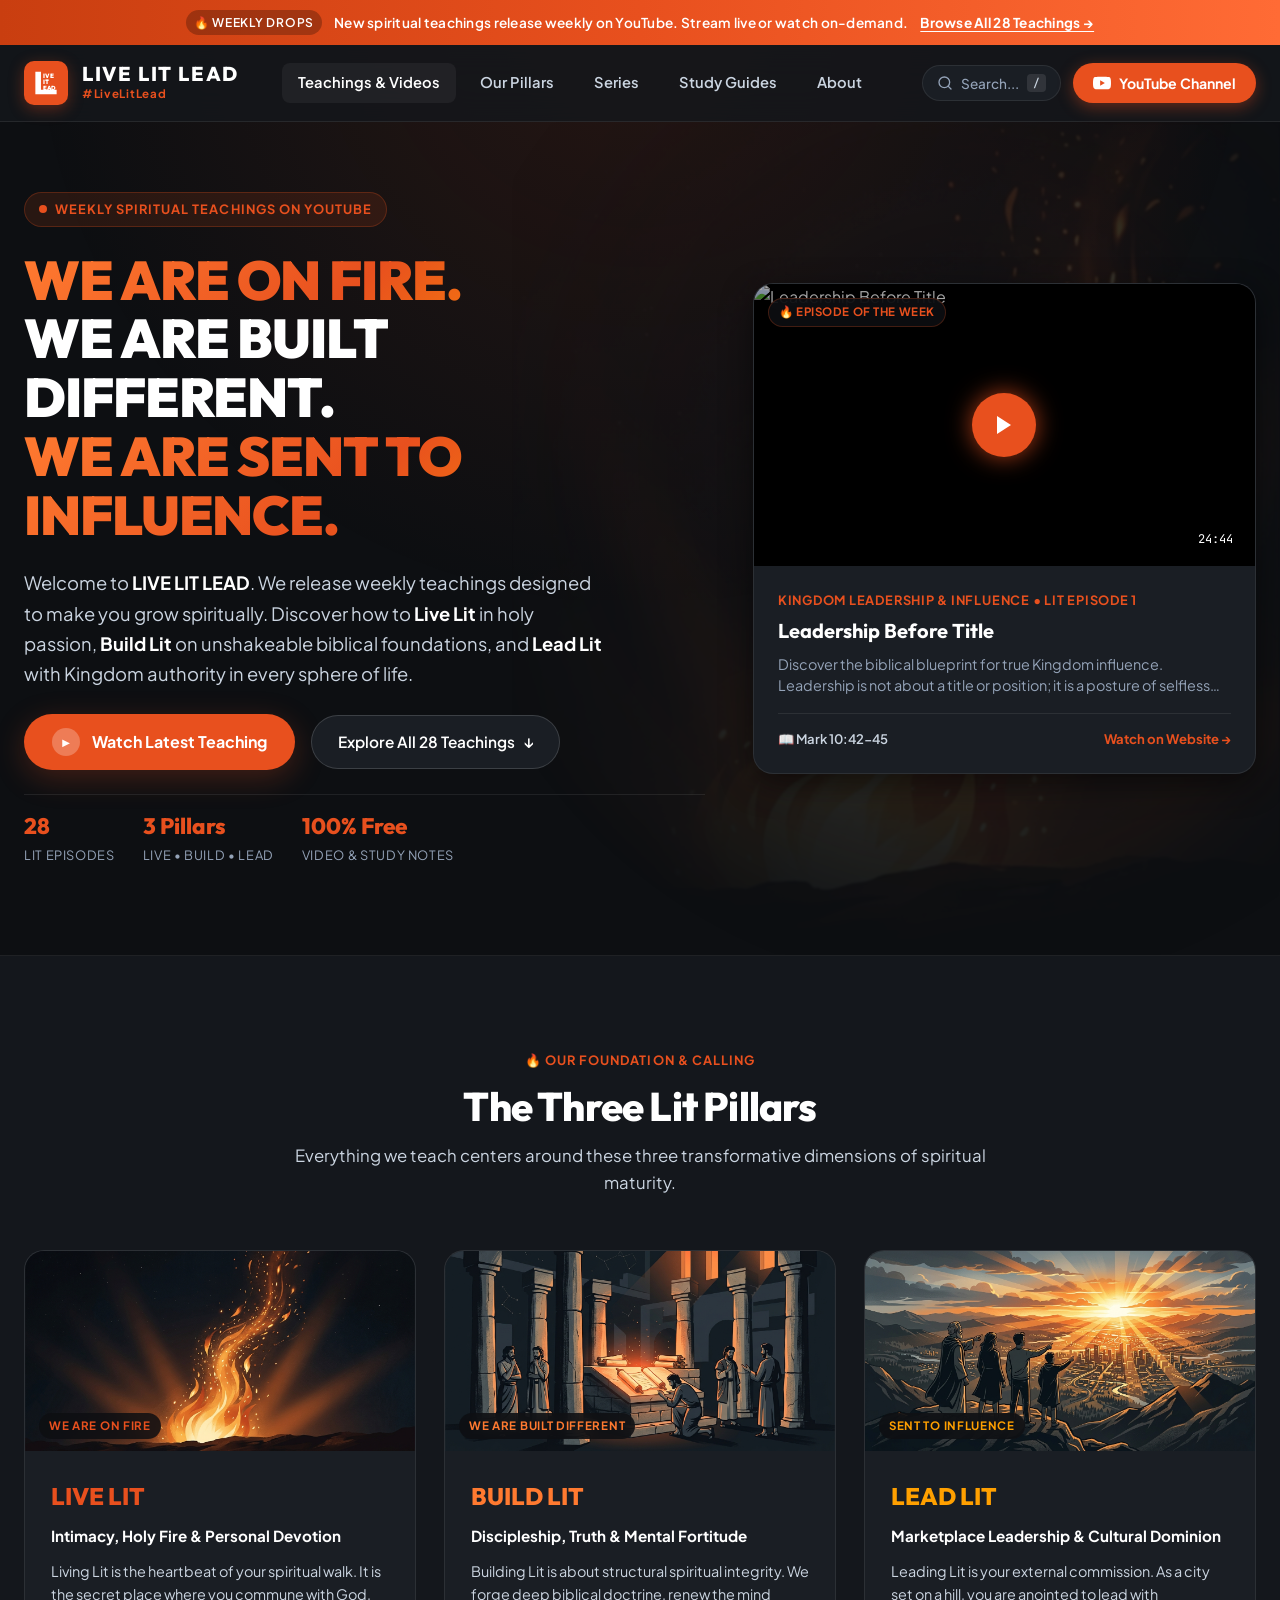
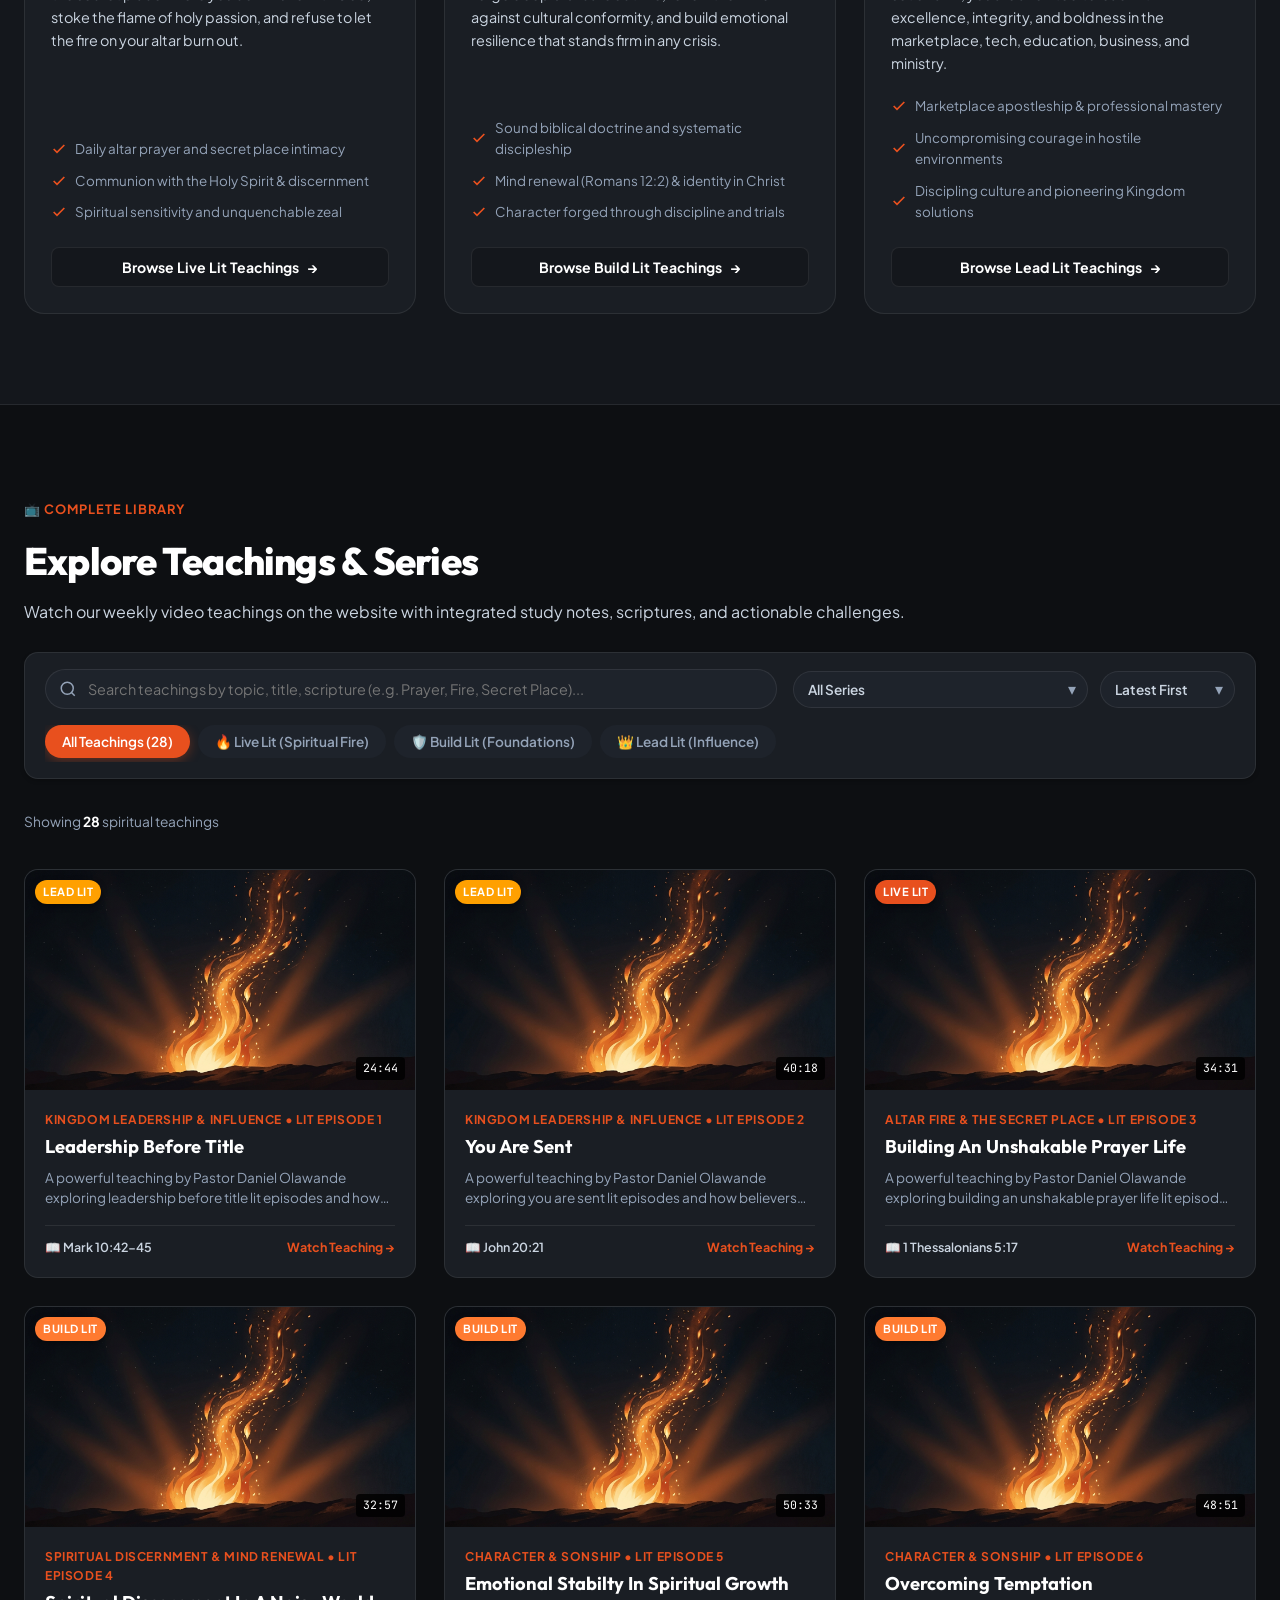
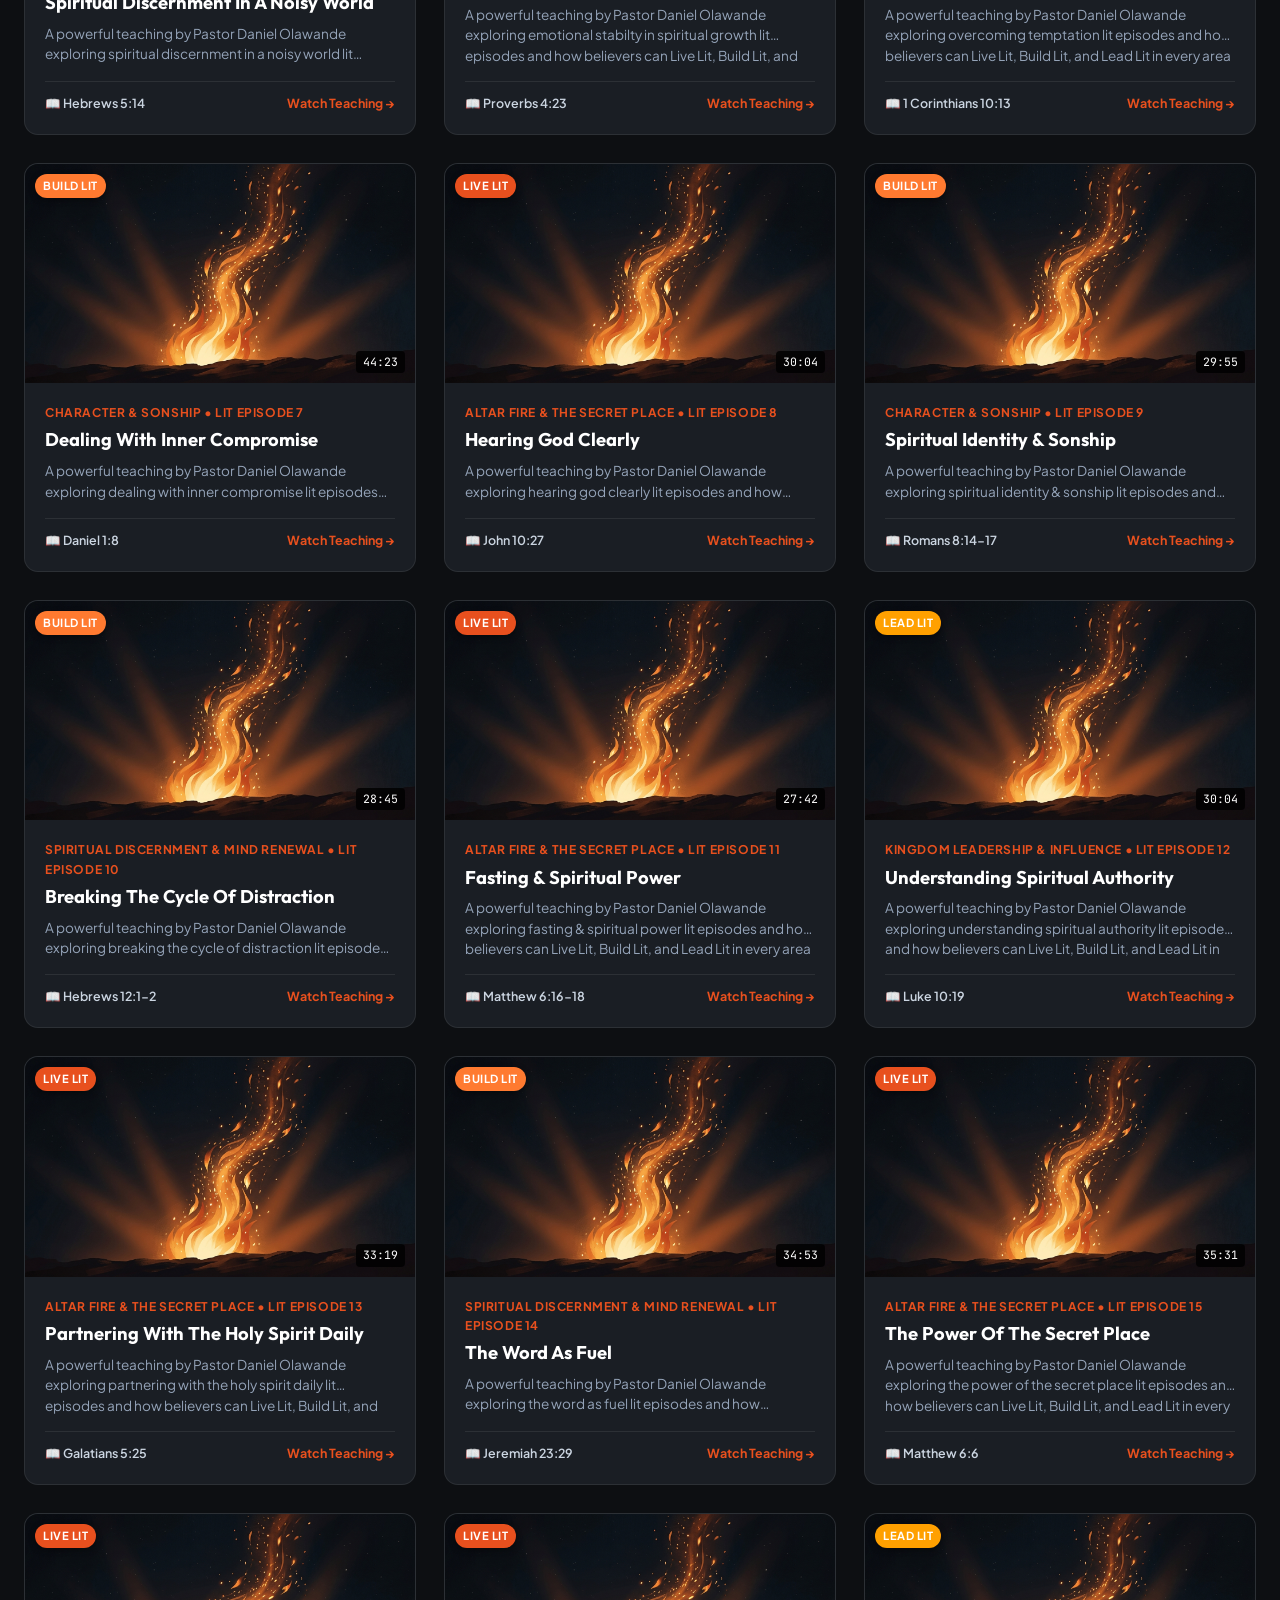
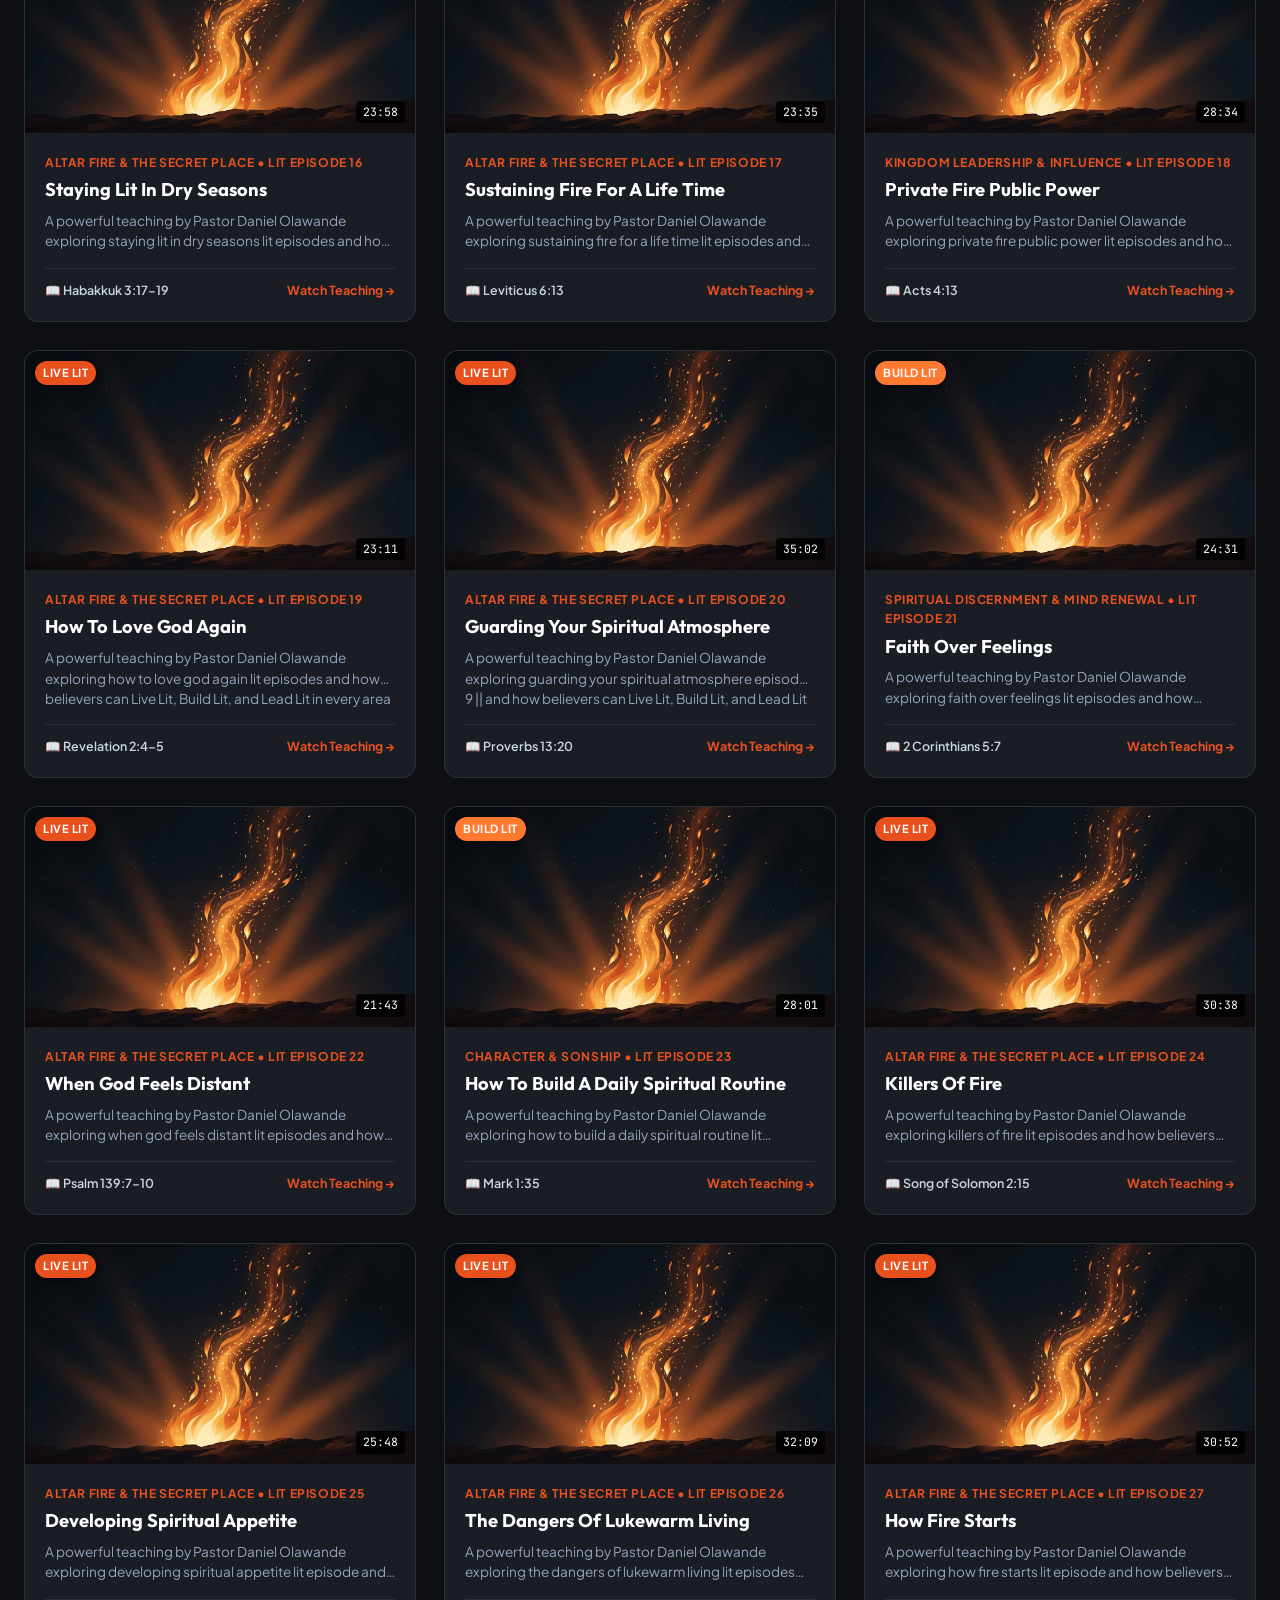
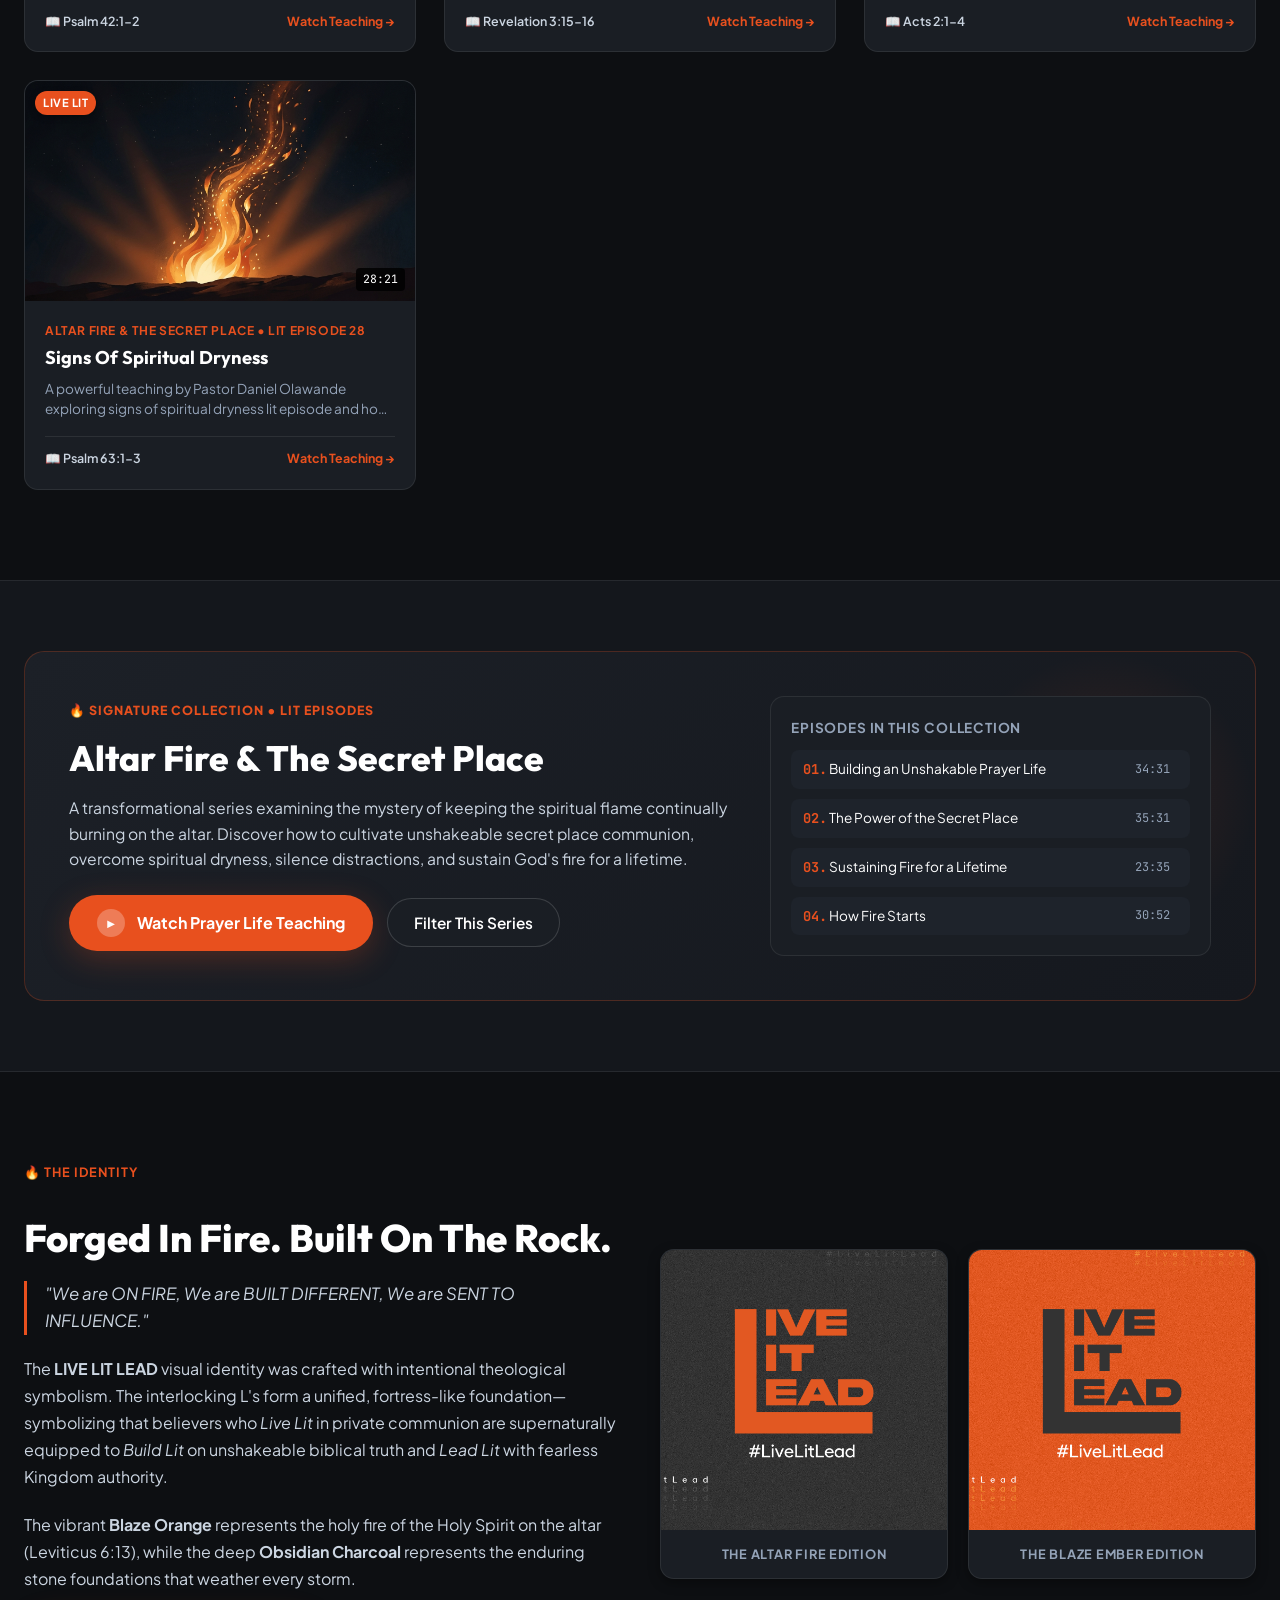
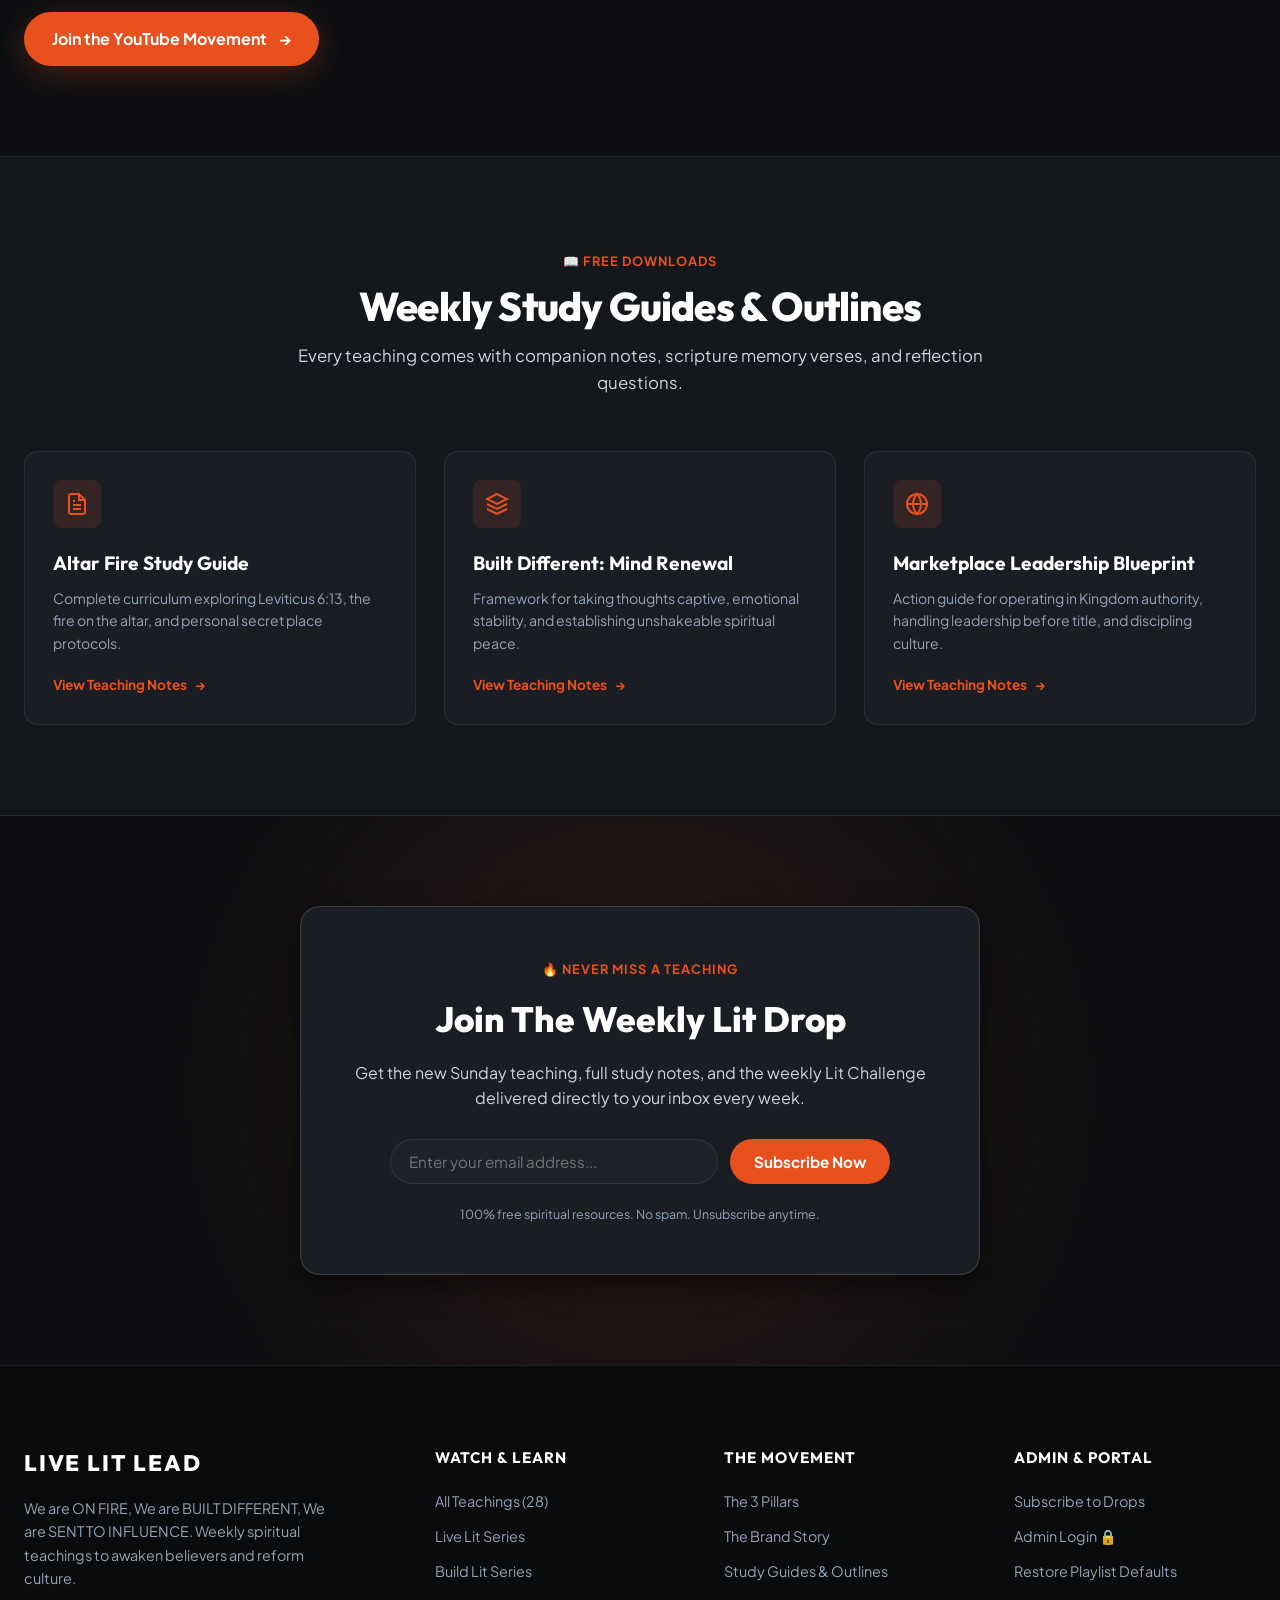
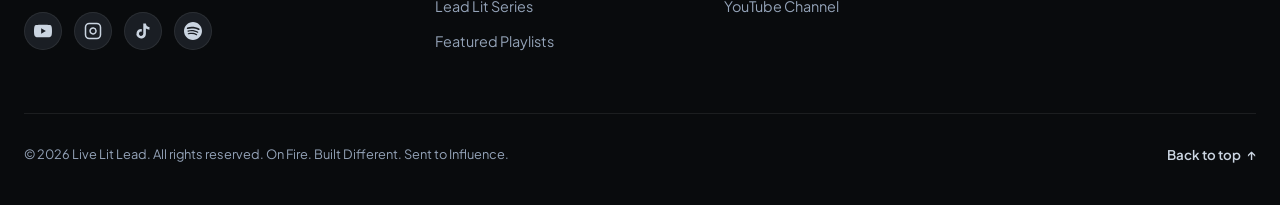
==== index.html @ 0067c416 "Initial commit: Live Lit Lead discipleship and teaching platform" ====
<!DOCTYPE html>
<html lang="en">

<head>
  <meta charset="UTF-8">
  <meta name="viewport" content="width=device-width, initial-scale=1.0">
  <title>Live Lit Lead | Weekly Spiritual Teachings & Biblical Discipleship</title>
  <meta name="description"
    content="We are ON FIRE, We are BUILT DIFFERENT, We are SENT TO INFLUENCE. Stream weekly spiritual teachings from Live Lit Lead to ignite your faith, build unshakeable character, and lead culture with Kingdom authority.">

  <!-- Favicon and Brand Icons -->
  <link rel="icon" type="image/png" href="media/logo1.PNG">
  <link rel="apple-touch-icon" href="media/logo1.PNG">

  <!-- Google Fonts -->
  <link rel="preconnect" href="https://fonts.googleapis.com">
  <link rel="preconnect" href="https://fonts.gstatic.com" crossorigin>
  <link
    href="https://fonts.googleapis.com/css2?family=Outfit:wght@400;500;600;700;800;900&family=Plus+Jakarta+Sans:wght@300;400;500;600;700;800&family=JetBrains+Mono:wght@400;600&display=swap"
    rel="stylesheet">

  <!-- Stylesheet -->
  <link rel="stylesheet" href="css/style.css">
</head>

<body>

  <!-- Top Announcement Bar -->
  <div class="announcement-bar">
    <span class="badge-fire">🔥 Weekly Drops</span>
    <span>New spiritual teachings release weekly on YouTube. Stream live or watch on-demand.</span>
    <a href="#videos" id="topWatchLink">Browse All 28 Teachings &rarr;</a>
  </div>

  <!-- Main Sticky Header (BibleProject Style) -->
  <header class="site-header" id="siteHeader">
    <div class="container header-inner">

      <!-- Brand Logo -->
      <a href="#" class="brand-link" aria-label="Live Lit Lead Home">
        <div class="brand-icon">
          <!-- Monogram vector emblem matching media/logo1.PNG -->
          <svg viewBox="0 0 100 100" fill="none" xmlns="http://www.w3.org/2000/svg">
            <path d="M12 10 H32 V74 H88 V90 H12 Z" fill="white" />
            <text x="38" y="32" fill="white" font-family="'Outfit', sans-serif" font-weight="900" font-size="22"
              letter-spacing="1">IVE</text>
            <text x="38" y="54" fill="white" font-family="'Outfit', sans-serif" font-weight="900" font-size="22"
              letter-spacing="1">IT</text>
            <text x="38" y="74" fill="white" font-family="'Outfit', sans-serif" font-weight="900" font-size="21"
              letter-spacing="0.5">EAD</text>
          </svg>
        </div>
        <div class="brand-text">
          <span class="brand-title">LIVE LIT LEAD</span>
          <span class="brand-tag">#LiveLitLead</span>
        </div>
      </a>

      <!-- Desktop Navigation Menu -->
      <nav class="desktop-nav" aria-label="Main Navigation">
        <ul class="nav-menu">
          <li><a href="#videos" class="nav-link active">Teachings & Videos</a></li>
          <li><a href="#pillars" class="nav-link">Our Pillars</a></li>
          <li><a href="#series" class="nav-link">Series</a></li>
          <li><a href="#resources" class="nav-link">Study Guides</a></li>
          <li><a href="#about" class="nav-link">About</a></li>
        </ul>
      </nav>

      <!-- Action Buttons -->
      <div class="header-actions">
        <!-- Quick Search -->
        <button class="btn-search-trigger" id="btnQuickSearch" title="Search Teachings (Ctrl+K)">
          <svg width="16" height="16" viewBox="0 0 24 24" fill="none" stroke="currentColor" stroke-width="2"
            stroke-linecap="round" stroke-linejoin="round">
            <circle cx="11" cy="11" r="8"></circle>
            <line x1="21" y1="21" x2="16.65" y2="16.65"></line>
          </svg>
          <span>Search...</span>
          <kbd>/</kbd>
        </button>

        <!-- Admin Controls Container (Hidden for regular public, visible ONLY for authenticated Admin) -->
        <div class="admin-header-controls" id="adminHeaderControls" style="display: none;">
          <button class="btn-add-video" id="btnAdminAddVideo" title="Admin: Add a new YouTube Teaching">
            <svg width="15" height="15" viewBox="0 0 24 24" fill="none" stroke="currentColor" stroke-width="2.5"
              stroke-linecap="round" stroke-linejoin="round">
              <line x1="12" y1="5" x2="12" y2="19"></line>
              <line x1="5" y1="12" x2="19" y2="12"></line>
            </svg>
            <span>Admin: + Add Video</span>
          </button>
          <button class="btn-admin-logout" id="btnAdminLogout" title="Logout from Admin Mode">
            <span>Logout</span>
          </button>
        </div>

        <!-- YouTube Channel Subscribe CTA -->
        <a href="https://www.youtube.com/watch?v=moUvlAkEhxg&list=PL0zut06BhfP_9r3hhY8JXAyug6ENy9IFE" target="_blank"
          rel="noopener noreferrer" class="btn-subscribe" id="btnHeaderSubscribe">
          <svg width="18" height="18" viewBox="0 0 24 24" fill="currentColor">
            <path
              d="M23.498 6.186a3.016 3.016 0 0 0-2.122-2.136C19.505 3.545 12 3.545 12 3.545s-7.505 0-9.377.505A3.017 3.017 0 0 0 .502 6.186C0 8.07 0 12 0 12s0 3.93.502 5.814a3.016 3.016 0 0 0 2.122 2.136c1.871.505 9.376.505 9.376.505s7.505 0 9.377-.505a3.015 3.015 0 0 0 2.122-2.136C24 15.93 24 12 24 12s0-3.93-.502-5.814zM9.545 15.568V8.432L15.818 12l-6.273 3.568z" />
          </svg>
          <span>YouTube Channel</span>
        </a>

        <!-- Mobile Menu Toggle Button -->
        <button class="mobile-menu-toggle" id="mobileMenuBtn" aria-label="Toggle navigation menu">
          <svg width="24" height="24" viewBox="0 0 24 24" fill="none" stroke="currentColor" stroke-width="2">
            <line x1="3" y1="12" x2="21" y2="12"></line>
            <line x1="3" y1="6" x2="21" y2="6"></line>
            <line x1="3" y1="18" x2="21" y2="18"></line>
          </svg>
        </button>
      </div>

    </div>
  </header>

  <!-- ==========================================================================
       HERO SECTION (BibleProject Editorial Layout + Lit Energy)
       ========================================================================== -->
  <section class="hero-section">
    <div class="hero-background-art"></div>
    <div class="container hero-grid">

      <!-- Left Column: Manifesto & Call to Action -->
      <div class="hero-content">
        <div class="hero-badge">
          <span class="pulse-dot"></span>
          <span>Weekly Spiritual Teachings on YouTube</span>
        </div>

        <h1 class="hero-headline">
          <span class="text-gradient-orange">WE ARE ON FIRE.</span>
          <span class="text-white">WE ARE BUILT DIFFERENT.</span>
          <span class="text-gradient-orange">WE ARE SENT TO INFLUENCE.</span>
        </h1>

        <p class="hero-subtitle">
          Welcome to <strong>LIVE LIT LEAD</strong>. We release weekly teachings designed to make you grow spiritually.
          Discover how to <strong>Live Lit</strong> in holy passion, <strong>Build Lit</strong> on unshakeable biblical
          foundations, and <strong>Lead Lit</strong> with Kingdom authority in every sphere of life.
        </p>

        <div class="hero-ctas">
          <button class="btn-primary-play" id="heroPlayBtn" data-video-id="lll-yt-001">
            <span class="play-circle">&#9658;</span>
            <span>Watch Latest Teaching</span>
          </button>
          <a href="#videos" class="btn-secondary">
            <span>Explore All 28 Teachings</span>
            <span>&darr;</span>
          </a>
        </div>

        <!-- Metric Counter / Trust Bar -->
        <div class="hero-meta-stats">
          <div class="stat-item">
            <span class="stat-number">28</span>
            <span class="stat-label">Lit Episodes</span>
          </div>
          <div class="stat-item">
            <span class="stat-number">3 Pillars</span>
            <span class="stat-label">Live • Build • Lead</span>
          </div>
          <div class="stat-item">
            <span class="stat-number">100% Free</span>
            <span class="stat-label">Video & Study Notes</span>
          </div>
        </div>
      </div>

      <!-- Right Column: BibleProject-Style Video Spotlight Card -->
      <div class="hero-spotlight">
        <div class="spotlight-card" id="heroSpotlightCard" data-video-id="lll-yt-001">
          <div class="spotlight-media">
            <img src="https://img.youtube.com/vi/moUvlAkEhxg/hqdefault.jpg" alt="Leadership Before Title"
              id="heroSpotlightImg">
            <div class="spotlight-badge">🔥 EPISODE OF THE WEEK</div>
            <div class="spotlight-duration">24:44</div>
            <div class="spotlight-play-overlay">
              <div class="play-button-glow">
                <svg width="24" height="24" viewBox="0 0 24 24" fill="currentColor">
                  <polygon points="5 3 19 12 5 21 5 3"></polygon>
                </svg>
              </div>
            </div>
          </div>
          <div class="spotlight-info">
            <div class="spotlight-series">Kingdom Leadership & Influence • Lit Episode 1</div>
            <h3 class="spotlight-title">Leadership Before Title</h3>
            <p class="spotlight-desc">Discover the biblical blueprint for true Kingdom influence. Leadership is not
              about a title or position; it is a posture of selfless service, submission, and divine authority.</p>
            <div class="spotlight-footer">
              <span class="scripture-chip">📖 Mark 10:42-45</span>
              <span style="color: var(--brand-orange); font-weight: 700;">Watch on Website &rarr;</span>
            </div>
          </div>
        </div>
      </div>

    </div>
  </section>

  <!-- ==========================================================================
       THE THREE PILLARS (BibleProject Explorer Block)
       ========================================================================== */ -->
  <section class="pillars-section" id="pillars">
    <div class="container">

      <div class="section-header">
        <div class="section-badge">🔥 Our Foundation & Calling</div>
        <h2 class="section-title">The Three Lit Pillars</h2>
        <p class="section-subtitle">Everything we teach centers around these three transformative dimensions of
          spiritual maturity.</p>
      </div>

      <div class="pillars-grid">

        <!-- Pillar 1: LIVE LIT -->
        <div class="pillar-card live-lit">
          <div class="pillar-art">
            <img src="media/pillar_live_lit.jpg" alt="Live Lit - Spiritual Fire">
            <span class="pillar-motto-tag">We Are On Fire</span>
          </div>
          <div class="pillar-body">
            <div class="pillar-title-wrap">
              <h3 class="pillar-title" style="color: var(--pillar-live);">LIVE LIT</h3>
            </div>
            <div class="pillar-statement">Intimacy, Holy Fire & Personal Devotion</div>
            <p class="pillar-desc">
              Living Lit is the heartbeat of your spiritual walk. It is the secret place where you commune with God,
              stoke the flame of holy passion, and refuse to let the fire on your altar burn out.
            </p>
            <ul class="pillar-features">
              <li>
                <svg width="16" height="16" viewBox="0 0 24 24" fill="none" stroke="currentColor" stroke-width="2.5">
                  <polyline points="20 6 9 17 4 12"></polyline>
                </svg>
                Daily altar prayer and secret place intimacy
              </li>
              <li>
                <svg width="16" height="16" viewBox="0 0 24 24" fill="none" stroke="currentColor" stroke-width="2.5">
                  <polyline points="20 6 9 17 4 12"></polyline>
                </svg>
                Communion with the Holy Spirit & discernment
              </li>
              <li>
                <svg width="16" height="16" viewBox="0 0 24 24" fill="none" stroke="currentColor" stroke-width="2.5">
                  <polyline points="20 6 9 17 4 12"></polyline>
                </svg>
                Spiritual sensitivity and unquenchable zeal
              </li>
            </ul>
            <button class="btn-pillar-filter" data-pillar-filter="live-lit">
              <span>Browse Live Lit Teachings</span>
              <span>&rarr;</span>
            </button>
          </div>
        </div>

        <!-- Pillar 2: BUILD LIT -->
        <div class="pillar-card build-lit">
          <div class="pillar-art">
            <img src="media/pillar_build_lit.jpg" alt="Build Lit - Built Different">
            <span class="pillar-motto-tag">We Are Built Different</span>
          </div>
          <div class="pillar-body">
            <div class="pillar-title-wrap">
              <h3 class="pillar-title" style="color: var(--pillar-build);">BUILD LIT</h3>
            </div>
            <div class="pillar-statement">Discipleship, Truth & Mental Fortitude</div>
            <p class="pillar-desc">
              Building Lit is about structural spiritual integrity. We forge deep biblical doctrine, renew the mind
              against cultural conformity, and build emotional resilience that stands firm in any crisis.
            </p>
            <ul class="pillar-features">
              <li>
                <svg width="16" height="16" viewBox="0 0 24 24" fill="none" stroke="currentColor" stroke-width="2.5">
                  <polyline points="20 6 9 17 4 12"></polyline>
                </svg>
                Sound biblical doctrine and systematic discipleship
              </li>
              <li>
                <svg width="16" height="16" viewBox="0 0 24 24" fill="none" stroke="currentColor" stroke-width="2.5">
                  <polyline points="20 6 9 17 4 12"></polyline>
                </svg>
                Mind renewal (Romans 12:2) & identity in Christ
              </li>
              <li>
                <svg width="16" height="16" viewBox="0 0 24 24" fill="none" stroke="currentColor" stroke-width="2.5">
                  <polyline points="20 6 9 17 4 12"></polyline>
                </svg>
                Character forged through discipline and trials
              </li>
            </ul>
            <button class="btn-pillar-filter" data-pillar-filter="build-lit">
              <span>Browse Build Lit Teachings</span>
              <span>&rarr;</span>
            </button>
          </div>
        </div>

        <!-- Pillar 3: LEAD LIT -->
        <div class="pillar-card lead-lit">
          <div class="pillar-art">
            <img src="media/pillar_lead_lit.jpg" alt="Lead Lit - Sent to Influence">
            <span class="pillar-motto-tag">Sent to Influence</span>
          </div>
          <div class="pillar-body">
            <div class="pillar-title-wrap">
              <h3 class="pillar-title" style="color: var(--pillar-lead);">LEAD LIT</h3>
            </div>
            <div class="pillar-statement">Marketplace Leadership & Cultural Dominion</div>
            <p class="pillar-desc">
              Leading Lit is your external commission. As a city set on a hill, you are anointed to lead with
              excellence, integrity, and boldness in the marketplace, tech, education, business, and ministry.
            </p>
            <ul class="pillar-features">
              <li>
                <svg width="16" height="16" viewBox="0 0 24 24" fill="none" stroke="currentColor" stroke-width="2.5">
                  <polyline points="20 6 9 17 4 12"></polyline>
                </svg>
                Marketplace apostleship & professional mastery
              </li>
              <li>
                <svg width="16" height="16" viewBox="0 0 24 24" fill="none" stroke="currentColor" stroke-width="2.5">
                  <polyline points="20 6 9 17 4 12"></polyline>
                </svg>
                Uncompromising courage in hostile environments
              </li>
              <li>
                <svg width="16" height="16" viewBox="0 0 24 24" fill="none" stroke="currentColor" stroke-width="2.5">
                  <polyline points="20 6 9 17 4 12"></polyline>
                </svg>
                Discipling culture and pioneering Kingdom solutions
              </li>
            </ul>
            <button class="btn-pillar-filter" data-pillar-filter="lead-lit">
              <span>Browse Lead Lit Teachings</span>
              <span>&rarr;</span>
            </button>
          </div>
        </div>

      </div>

    </div>
  </section>

  <!-- ==========================================================================
       THE SIGNATURE VIDEO EXPLORER (Modeled after BibleProject.com Videos)
       ========================================================================== -->
  <section class="videos-section" id="videos">
    <div class="container">

      <!-- Explorer Header -->
      <div class="explorer-header">
        <div class="explorer-title-row">
          <div class="explorer-headings">
            <div class="section-badge">📺 Complete Library</div>
            <h2>Explore Teachings & Series</h2>
            <p>Watch our weekly video teachings on the website with integrated study notes, scriptures, and actionable
              challenges.</p>
          </div>
        </div>

        <!-- BibleProject Filter Toolbar -->
        <div class="explorer-toolbar">

          <div class="toolbar-top">
            <!-- Search bar -->
            <div class="search-box">
              <svg width="18" height="18" viewBox="0 0 24 24" fill="none" stroke="currentColor" stroke-width="2">
                <circle cx="11" cy="11" r="8"></circle>
                <line x1="21" y1="21" x2="16.65" y2="16.65"></line>
              </svg>
              <input type="text" id="videoSearchInput" class="search-input"
                placeholder="Search teachings by topic, title, scripture (e.g. Prayer, Fire, Secret Place)...">
              <button class="search-clear" id="searchClearBtn" title="Clear search">&times;</button>
            </div>

            <!-- Series & Sort Controls -->
            <div class="toolbar-controls">
              <!-- Series dropdown -->
              <div class="select-wrapper">
                <select id="seriesFilterSelect" class="select-filter" aria-label="Filter by series">
                  <option value="all">All Series</option>
                  <option value="Altar Fire & The Secret Place">Altar Fire & The Secret Place</option>
                  <option value="Kingdom Leadership & Influence">Kingdom Leadership & Influence</option>
                  <option value="Character & Sonship">Character & Sonship</option>
                  <option value="Spiritual Discernment & Mind Renewal">Spiritual Discernment & Mind Renewal</option>
                </select>
                <span class="select-arrow">&#9662;</span>
              </div>

              <!-- Sort dropdown -->
              <div class="select-wrapper">
                <select id="sortSelect" class="select-filter" aria-label="Sort videos">
                  <option value="latest">Latest First</option>
                  <option value="popular">Most Viewed</option>
                  <option value="duration">Longest</option>
                </select>
                <span class="select-arrow">&#9662;</span>
              </div>
            </div>
          </div>

          <!-- Pillar category pills (BibleProject navigation pattern) -->
          <div class="pillar-tabs" id="pillarTabs">
            <button class="pillar-tab-btn active" data-pillar="all">All Teachings (28)</button>
            <button class="pillar-tab-btn" data-pillar="live-lit">🔥 Live Lit (Spiritual Fire)</button>
            <button class="pillar-tab-btn" data-pillar="build-lit">🛡️ Build Lit (Foundations)</button>
            <button class="pillar-tab-btn" data-pillar="lead-lit">👑 Lead Lit (Influence)</button>
          </div>

        </div>

        <!-- Explorer Status Bar -->
        <div class="explorer-status-bar">
          <div class="status-count" id="videoCountDisplay">Showing <strong>28</strong> spiritual teachings</div>
          <button class="btn-reset-filters" id="btnResetFilters">
            <svg width="14" height="14" viewBox="0 0 24 24" fill="none" stroke="currentColor" stroke-width="2">
              <path d="M3 12a9 9 0 1 0 9-9 9.75 9.75 0 0 0-6.74 2.74L3 8" />
              <path d="M3 3v5h5" />
            </svg>
            <span>Reset filters</span>
          </button>
        </div>

      </div>

      <!-- Video Cards Grid -->
      <div class="video-grid" id="videoGrid">
        <!-- Rendered dynamically by js/app.js -->
      </div>

    </div>
  </section>

  <!-- ==========================================================================
       FEATURED SERIES SHOWCASE (BibleProject Style)
       ========================================================================== -->
  <section class="series-banner-section" id="series">
    <div class="container">
      <div class="series-banner">

        <div class="series-info">
          <div class="series-pill">🔥 Signature Collection • Lit Episodes</div>
          <h2 class="series-title">Altar Fire & The Secret Place</h2>
          <p class="series-desc">
            A transformational series examining the mystery of keeping the spiritual flame continually burning on the
            altar. Discover how to cultivate unshakeable secret place communion, overcome spiritual dryness, silence
            distractions, and sustain God's fire for a lifetime.
          </p>
          <div class="series-actions">
            <button class="btn-primary-play" id="btnStartSeries" data-video-id="lll-yt-003">
              <span class="play-circle">&#9658;</span>
              <span>Watch Prayer Life Teaching</span>
            </button>
            <button class="btn-secondary" id="btnSeriesFilterJump">
              <span>Filter This Series</span>
            </button>
          </div>
        </div>

        <div class="series-preview-box">
          <h4>Episodes in this Collection</h4>
          <ul class="series-episode-list">
            <li class="series-episode-item" data-video-id="lll-yt-003">
              <div>
                <span class="ep-num">01.</span>
                <span>Building an Unshakable Prayer Life</span>
              </div>
              <span class="playlist-duration">34:31</span>
            </li>
            <li class="series-episode-item" data-video-id="lll-yt-015">
              <div>
                <span class="ep-num">02.</span>
                <span>The Power of the Secret Place</span>
              </div>
              <span class="playlist-duration">35:31</span>
            </li>
            <li class="series-episode-item" data-video-id="lll-yt-017">
              <div>
                <span class="ep-num">03.</span>
                <span>Sustaining Fire for a Lifetime</span>
              </div>
              <span class="playlist-duration">23:35</span>
            </li>
            <li class="series-episode-item" data-video-id="lll-yt-027">
              <div>
                <span class="ep-num">04.</span>
                <span>How Fire Starts</span>
              </div>
              <span class="playlist-duration">30:52</span>
            </li>
          </ul>
        </div>

      </div>
    </div>
  </section>

  <!-- ==========================================================================
       BRAND IDENTITY & LOGO SHOWCASE (Featuring media/logo1.PNG & logo2.PNG)
       ========================================================================== -->
  <section class="brand-identity-section" id="about">
    <div class="container">
      <div class="brand-grid">

        <div class="brand-story">
          <div class="section-badge">🔥 The Identity</div>
          <h2>Forged In Fire. Built On The Rock.</h2>
          <div class="brand-quote-box">
            "We are ON FIRE, We are BUILT DIFFERENT, We are SENT TO INFLUENCE."
          </div>
          <p style="color: var(--text-secondary); line-height: 1.7;">
            The <strong>LIVE LIT LEAD</strong> visual identity was crafted with intentional theological symbolism. The
            interlocking L's form a unified, fortress-like foundation—symbolizing that believers who <em>Live Lit</em>
            in private communion are supernaturally equipped to <em>Build Lit</em> on unshakeable biblical truth and
            <em>Lead Lit</em> with fearless Kingdom authority.
          </p>
          <p style="color: var(--text-secondary); line-height: 1.7;">
            The vibrant <strong>Blaze Orange</strong> represents the holy fire of the Holy Spirit on the altar
            (Leviticus 6:13), while the deep <strong>Obsidian Charcoal</strong> represents the enduring stone
            foundations that weather every storm.
          </p>
          <div>
            <a href="https://www.youtube.com/watch?v=moUvlAkEhxg&list=PL0zut06BhfP_9r3hhY8JXAyug6ENy9IFE"
              target="_blank" rel="noopener noreferrer" class="btn-primary-play">
              <span>Join the YouTube Movement</span>
              <span>&rarr;</span>
            </a>
          </div>
        </div>

        <div class="brand-assets-preview">
          <!-- Logo 1 (Dark Theme) -->
          <div class="brand-card-preview">
            <img src="media/logo1.PNG" alt="Live Lit Lead Dark Brand Logo">
            <div class="brand-card-caption">The Altar Fire Edition</div>
          </div>
          <!-- Logo 2 (Orange Theme) -->
          <div class="brand-card-preview">
            <img src="media/logo2.PNG" alt="Live Lit Lead Vibrant Orange Brand Logo">
            <div class="brand-card-caption">The Blaze Ember Edition</div>
          </div>
        </div>

      </div>
    </div>
  </section>

  <!-- ==========================================================================
       STUDY GUIDES & SPIRITUAL RESOURCES (BibleProject Classroom/Guides Style)
       ========================================================================== -->
  <section class="resources-section" id="resources">
    <div class="container">

      <div class="section-header">
        <div class="section-badge">📖 Free Downloads</div>
        <h2 class="section-title">Weekly Study Guides & Outlines</h2>
        <p class="section-subtitle">Every teaching comes with companion notes, scripture memory verses, and reflection
          questions.</p>
      </div>

      <div class="resources-grid">

        <div class="resource-card">
          <div class="resource-icon-wrap">
            <svg width="24" height="24" viewBox="0 0 24 24" fill="none" stroke="currentColor" stroke-width="2">
              <path d="M14 2H6a2 2 0 0 0-2 2v16a2 2 0 0 0 2 2h12a2 2 0 0 0 2-2V8z"></path>
              <polyline points="14 2 14 8 20 8"></polyline>
              <line x1="16" y1="13" x2="8" y2="13"></line>
              <line x1="16" y1="17" x2="8" y2="17"></line>
              <polyline points="10 9 9 9 8 9"></polyline>
            </svg>
          </div>
          <h3 class="resource-title">Altar Fire Study Guide</h3>
          <p class="resource-desc">Complete curriculum exploring Leviticus 6:13, the fire on the altar, and personal
            secret place protocols.</p>
          <a href="#videos" class="resource-download-link"
            onclick="window.LLLVideos && window.appOpenStudyGuide('lll-yt-003'); return false;">
            <span>View Teaching Notes</span>
            <span>&rarr;</span>
          </a>
        </div>

        <div class="resource-card">
          <div class="resource-icon-wrap">
            <svg width="24" height="24" viewBox="0 0 24 24" fill="none" stroke="currentColor" stroke-width="2">
              <path d="M12 2L2 7l10 5 10-5-10-5zM2 17l10 5 10-5M2 12l10 5 10-5"></path>
            </svg>
          </div>
          <h3 class="resource-title">Built Different: Mind Renewal</h3>
          <p class="resource-desc">Framework for taking thoughts captive, emotional stability, and establishing
            unshakeable spiritual peace.</p>
          <a href="#videos" class="resource-download-link"
            onclick="window.LLLVideos && window.appOpenStudyGuide('lll-yt-005'); return false;">
            <span>View Teaching Notes</span>
            <span>&rarr;</span>
          </a>
        </div>

        <div class="resource-card">
          <div class="resource-icon-wrap">
            <svg width="24" height="24" viewBox="0 0 24 24" fill="none" stroke="currentColor" stroke-width="2">
              <circle cx="12" cy="12" r="10"></circle>
              <line x1="2" y1="12" x2="22" y2="12"></line>
              <path d="M12 2a15.3 15.3 0 0 1 4 10 15.3 15.3 0 0 1-4 10 15.3 15.3 0 0 1-4-10 15.3 15.3 0 0 1 4-10z">
              </path>
            </svg>
          </div>
          <h3 class="resource-title">Marketplace Leadership Blueprint</h3>
          <p class="resource-desc">Action guide for operating in Kingdom authority, handling leadership before title,
            and discipling culture.</p>
          <a href="#videos" class="resource-download-link"
            onclick="window.LLLVideos && window.appOpenStudyGuide('lll-yt-001'); return false;">
            <span>View Teaching Notes</span>
            <span>&rarr;</span>
          </a>
        </div>

      </div>

    </div>
  </section>

  <!-- ==========================================================================
       NEWSLETTER & WEEKLY DROP SIGNUP
       ========================================================================== -->
  <section class="newsletter-section">
    <div class="container">
      <div class="newsletter-box">
        <div class="section-badge">🔥 Never Miss A Teaching</div>
        <h2>Join The Weekly Lit Drop</h2>
        <p>Get the new Sunday teaching, full study notes, and the weekly Lit Challenge delivered directly to your inbox
          every week.</p>

        <form class="newsletter-form" id="newsletterForm">
          <input type="email" class="newsletter-input" placeholder="Enter your email address..." required
            id="newsletterEmail">
          <button type="submit" class="btn-newsletter-submit">Subscribe Now</button>
        </form>
        <span class="newsletter-privacy">100% free spiritual resources. No spam. Unsubscribe anytime.</span>
      </div>
    </div>
  </section>

  <!-- ==========================================================================
       MEGA FOOTER (BibleProject Layout)
       ========================================================================== -->
  <footer class="site-footer">
    <div class="container">

      <div class="footer-top">

        <div class="footer-brand">
          <div class="footer-brand-title">LIVE LIT LEAD</div>
          <p class="footer-tagline">
            We are ON FIRE, We are BUILT DIFFERENT, We are SENT TO INFLUENCE. Weekly spiritual teachings to awaken
            believers and reform culture.
          </p>
          <div class="social-links">
            <a href="https://www.youtube.com/watch?v=moUvlAkEhxg&list=PL0zut06BhfP_9r3hhY8JXAyug6ENy9IFE"
              target="_blank" rel="noopener noreferrer" class="social-btn" title="YouTube Channel">
              <svg width="18" height="18" viewBox="0 0 24 24" fill="currentColor">
                <path
                  d="M23.498 6.186a3.016 3.016 0 0 0-2.122-2.136C19.505 3.545 12 3.545 12 3.545s-7.505 0-9.377.505A3.017 3.017 0 0 0 .502 6.186C0 8.07 0 12 0 12s0 3.93.502 5.814a3.016 3.016 0 0 0 2.122 2.136c1.871.505 9.376.505 9.376.505s7.505 0 9.377-.505a3.015 3.015 0 0 0 2.122-2.136C24 15.93 24 12 24 12s0-3.93-.502-5.814zM9.545 15.568V8.432L15.818 12l-6.273 3.568z" />
              </svg>
            </a>
            <a href="https://instagram.com" target="_blank" rel="noopener noreferrer" class="social-btn"
              title="Instagram">
              <svg width="18" height="18" viewBox="0 0 24 24" fill="none" stroke="currentColor" stroke-width="2">
                <rect x="2" y="2" width="20" height="20" rx="5" ry="5"></rect>
                <path d="M16 11.37A4 4 0 1 1 12.63 8 4 4 0 0 1 16 11.37z"></path>
                <line x1="17.5" y1="6.5" x2="17.51" y2="6.5"></line>
              </svg>
            </a>
            <a href="https://tiktok.com" target="_blank" rel="noopener noreferrer" class="social-btn" title="TikTok">
              <svg width="18" height="18" viewBox="0 0 24 24" fill="currentColor">
                <path
                  d="M19.59 6.69a4.83 4.83 0 0 1-3.77-4.25V2h-3.45v13.67a2.89 2.89 0 0 1-5.2 1.74 2.89 2.89 0 0 1 2.31-4.64 2.93 2.93 0 0 1 .88.13V9.4a6.84 6.84 0 0 0-1-.05A6.33 6.33 0 0 0 5 20.1a6.34 6.34 0 0 0 10.86-4.43v-7a8.16 8.16 0 0 0 4.77 1.52v-3.4a4.85 4.85 0 0 1-1.04-.1z" />
              </svg>
            </a>
            <a href="https://spotify.com" target="_blank" rel="noopener noreferrer" class="social-btn" title="Podcast">
              <svg width="18" height="18" viewBox="0 0 24 24" fill="currentColor">
                <path
                  d="M12 0C5.4 0 0 5.4 0 12s5.4 12 12 12 12-5.4 12-12S18.66 0 12 0zm5.521 17.34c-.24.359-.66.48-1.021.24-2.82-1.74-6.36-2.101-10.561-1.141-.418.122-.779-.179-.899-.539-.12-.421.18-.78.54-.9 4.56-1.021 8.52-.6 11.64 1.32.42.18.479.659.301 1.02zm1.44-3.3c-.301.42-.841.6-1.262.3-3.239-1.98-8.159-2.58-11.939-1.38-.479.12-1.02-.12-1.14-.6-.12-.48.12-1.021.6-1.141C9.6 9.9 15 10.561 18.72 12.84c.361.181.54.78.241 1.2zm.12-3.36C15.24 8.4 8.82 8.16 5.16 9.301c-.6.179-1.2-.181-1.38-.721-.18-.601.18-1.2.72-1.381 4.26-1.26 11.28-1.02 15.721 1.621.539.3.719 1.02.419 1.56-.299.421-1.02.599-1.559.3z" />
              </svg>
            </a>
          </div>
        </div>

        <div class="footer-col">
          <h4>Watch & Learn</h4>
          <ul class="footer-nav-list">
            <li><a href="#videos" data-pillar-filter="all">All Teachings (28)</a></li>
            <li><a href="#videos" data-pillar-filter="live-lit">Live Lit Series</a></li>
            <li><a href="#videos" data-pillar-filter="build-lit">Build Lit Series</a></li>
            <li><a href="#videos" data-pillar-filter="lead-lit">Lead Lit Series</a></li>
            <li><a href="#series">Featured Playlists</a></li>
          </ul>
        </div>

        <div class="footer-col">
          <h4>The Movement</h4>
          <ul class="footer-nav-list">
            <li><a href="#pillars">The 3 Pillars</a></li>
            <li><a href="#about">The Brand Story</a></li>
            <li><a href="#resources">Study Guides & Outlines</a></li>
            <li><a href="https://www.youtube.com/watch?v=moUvlAkEhxg&list=PL0zut06BhfP_9r3hhY8JXAyug6ENy9IFE"
                target="_blank" rel="noopener noreferrer">YouTube Channel</a></li>
          </ul>
        </div>

        <div class="footer-col">
          <h4>Admin & Portal</h4>
          <ul class="footer-nav-list">
            <li><a href="javascript:void(0)" onclick="document.getElementById('newsletterEmail').focus()">Subscribe to
                Drops</a></li>
            <li><a href="javascript:void(0)" id="btnOpenAdminLogin">Admin Login 🔒</a></li>
            <li><a href="javascript:void(0)" id="btnResetAllData">Restore Playlist Defaults</a></li>
          </ul>
        </div>

      </div>

      <div class="footer-bottom">
        <div>&copy; 2026 Live Lit Lead. All rights reserved. On Fire. Built Different. Sent to Influence.</div>
        <button class="back-to-top" id="btnBackToTop">
          <span>Back to top</span>
          <span>&uarr;</span>
        </button>
      </div>

    </div>
  </footer>

  <!-- ==========================================================================
       CINEMA THEATER VIDEO MODAL (Modern <dialog> with YouTube Iframe)
       ========================================================================== -->
  <dialog class="video-modal" id="videoModal">
    <div class="modal-cinema-box">

      <!-- Top modal header -->
      <div class="modal-header-bar">
        <div class="modal-header-info">
          <span class="modal-pillar-chip badge-lead-lit" id="modalPillarChip">Lead Lit</span>
          <span class="modal-series-name" id="modalSeriesName">Kingdom Leadership & Influence</span>
        </div>
        <button class="btn-close-modal" id="btnCloseModal" title="Close (Esc)">
          <svg width="20" height="20" viewBox="0 0 24 24" fill="none" stroke="currentColor" stroke-width="2.5">
            <line x1="18" y1="6" x2="6" y2="18"></line>
            <line x1="6" y1="6" x2="18" y2="18"></line>
          </svg>
        </button>
      </div>

      <!-- YouTube Iframe 16:9 Player Container -->
      <div class="modal-player-wrap">
        <iframe id="modalYoutubeIframe" src="" title="Live Lit Lead YouTube Video Player"
          allow="accelerometer; autoplay; clipboard-write; encrypted-media; gyroscope; picture-in-picture; web-share"
          allowfullscreen></iframe>
      </div>

      <!-- Video Details & Tabs Below Player -->
      <div class="modal-body-content">

        <h2 class="modal-video-title" id="modalVideoTitle">Leadership Before Title</h2>

        <div class="modal-video-meta">
          <div class="meta-left">
            <span id="modalVideoDate">Week 28, 2026</span>
            <span>&bull;</span>
            <span id="modalVideoDuration">24:44</span>
            <span>&bull;</span>
            <span id="modalVideoScripture" class="scripture-chip">📖 Mark 10:42-45</span>
          </div>
          <div class="meta-right">
            <button class="btn-modal-action" id="btnShareVideo">
              <svg width="15" height="15" viewBox="0 0 24 24" fill="none" stroke="currentColor" stroke-width="2">
                <circle cx="18" cy="5" r="3"></circle>
                <circle cx="6" cy="12" r="3"></circle>
                <circle cx="18" cy="19" r="3"></circle>
                <line x1="8.59" y1="13.51" x2="15.42" y2="17.49"></line>
                <line x1="15.41" y1="6.51" x2="8.59" y2="10.49"></line>
              </svg>
              <span>Share</span>
            </button>
            <a href="#" target="_blank" rel="noopener noreferrer" class="btn-modal-action primary-yt" id="modalYtLink">
              <svg width="15" height="15" viewBox="0 0 24 24" fill="currentColor">
                <path
                  d="M23.498 6.186a3.016 3.016 0 0 0-2.122-2.136C19.505 3.545 12 3.545 12 3.545s-7.505 0-9.377.505A3.017 3.017 0 0 0 .502 6.186C0 8.07 0 12 0 12s0 3.93.502 5.814a3.016 3.016 0 0 0 2.122 2.136c1.871.505 9.376.505 9.376.505s7.505 0 9.377-.505a3.015 3.015 0 0 0 2.122-2.136C24 15.93 24 12 24 12s0-3.93-.502-5.814zM9.545 15.568V8.432L15.818 12l-6.273 3.568z" />
              </svg>
              <span>Watch on YouTube ↗</span>
            </a>
          </div>
        </div>

        <p id="modalVideoDesc" style="color: var(--text-secondary); line-height: 1.6; font-size: 0.98rem;"></p>

        <!-- Interactive Tabs (BibleProject Style Study Notes) -->
        <div class="modal-tabs">
          <button class="modal-tab-btn active" id="tabBtnNotes" data-modal-tab="notes">📖 Study Notes &
            Scriptures</button>
          <button class="modal-tab-btn" id="tabBtnPlaylist" data-modal-tab="playlist">📺 Up Next In Series</button>
        </div>

        <!-- Tab 1: Study Notes -->
        <div class="modal-tab-panel active" id="tabPanelNotes">
          <div class="study-notes-block">

            <div>
              <h4 class="study-section-title">Key Spiritual Takeaways</h4>
              <ul class="takeaways-list" id="modalTakeawaysList">
                <!-- Dynamically populated -->
              </ul>
            </div>

            <div>
              <h4 class="study-section-title">Scripture References</h4>
              <div id="modalScripturesContainer">
                <!-- Dynamically populated -->
              </div>
            </div>

            <div class="lit-challenge-box">
              <h4>🔥 The Lit Challenge for This Week</h4>
              <p id="modalChallengeText"></p>
            </div>

          </div>
        </div>

        <!-- Tab 2: Up Next Playlist -->
        <div class="modal-tab-panel" id="tabPanelPlaylist">
          <div class="playlist-grid" id="modalPlaylistContainer">
            <!-- Dynamically populated -->
          </div>
        </div>

      </div>

    </div>
  </dialog>

  <!-- ==========================================================================
       ADMIN PASSCODE AUTHENTICATION MODAL
       ========================================================================== -->
  <dialog class="add-video-modal" id="adminLoginModal">
    <div class="add-modal-box" style="max-width: 440px;">

      <div class="add-modal-header">
        <h3 class="add-modal-title">Admin Authentication</h3>
        <button class="btn-close-modal" id="btnCloseAdminLoginModal" title="Close">
          <svg width="20" height="20" viewBox="0 0 24 24" fill="none" stroke="currentColor" stroke-width="2.5">
            <line x1="18" y1="6" x2="6" y2="18"></line>
            <line x1="6" y1="6" x2="18" y2="18"></line>
          </svg>
        </button>
      </div>

      <form id="adminLoginForm" class="add-form">
        <div class="form-group">
          <label for="adminPasscodeInput">Enter Admin PIN or Passcode</label>
          <input type="password" id="adminPasscodeInput" class="form-input" placeholder="Enter PIN (Default: 777)"
            required autofocus>
          <span style="font-size: 0.76rem; color: var(--text-muted);">Only administrators can integrate or manage
            YouTube video links.</span>
        </div>
        <div class="add-form-actions">
          <button type="button" class="btn-secondary" id="btnCancelAdminLogin">Cancel</button>
          <button type="submit" class="btn-primary-play" style="padding: 10px 22px;">
            <span>Unlock Admin Access</span>
          </button>
        </div>
      </form>

    </div>
  </dialog>

  <!-- ==========================================================================
       ADD YOUTUBE VIDEO MODAL (Accessible ONLY for Authenticated Admin)
       ========================================================================== -->
  <dialog class="add-video-modal" id="addVideoModal">
    <div class="add-modal-box">

      <div class="add-modal-header">
        <h3 class="add-modal-title">Admin: Integrate a YouTube Video</h3>
        <button class="btn-close-modal" id="btnCloseAddModal" title="Close">
          <svg width="20" height="20" viewBox="0 0 24 24" fill="none" stroke="currentColor" stroke-width="2.5">
            <line x1="18" y1="6" x2="6" y2="18"></line>
            <line x1="6" y1="6" x2="18" y2="18"></line>
          </svg>
        </button>
      </div>

      <form class="add-form" id="addVideoForm">

        <div class="form-group">
          <label for="inputYtUrl">YouTube Video Link or ID *</label>
          <input type="text" id="inputYtUrl" class="form-input"
            placeholder="Paste link: https://www.youtube.com/watch?v=... or https://youtu.be/..." required>
          <span style="font-size: 0.75rem; color: var(--text-muted);">Supports standard YouTube links, Shorts,
            playlists, or 11-digit Video IDs.</span>
        </div>

        <!-- Live Thumbnail Preview -->
        <div class="form-group">
          <label>Video Thumbnail Preview</label>
          <div class="preview-thumb-box" id="previewThumbBox">
            <span class="preview-placeholder-text" id="previewPlaceholderText">Paste a valid YouTube link above to
              preview thumbnail</span>
            <img src="" alt="Thumbnail Preview" id="previewThumbImg">
          </div>
        </div>

        <div class="form-group">
          <label for="inputVideoTitle">Teaching Title *</label>
          <input type="text" id="inputVideoTitle" class="form-input" placeholder="e.g. Walking in Supernatural Zeal"
            required>
        </div>

        <div class="form-row">
          <div class="form-group">
            <label for="selectPillar">Core Pillar *</label>
            <select id="selectPillar" class="form-select" required>
              <option value="live-lit">Live Lit (Spiritual Fire & Prayer)</option>
              <option value="build-lit">Build Lit (Mind Renewal & Doctrine)</option>
              <option value="lead-lit">Lead Lit (Marketplace & Influence)</option>
            </select>
          </div>
          <div class="form-group">
            <label for="inputSeries">Series Name</label>
            <input type="text" id="inputSeries" class="form-input" placeholder="e.g. Altar Fire & The Secret Place">
          </div>
        </div>

        <div class="form-row">
          <div class="form-group">
            <label for="inputDuration">Duration (MM:SS)</label>
            <input type="text" id="inputDuration" class="form-input" placeholder="e.g. 28:30">
          </div>
          <div class="form-group">
            <label for="inputScripture">Primary Scripture</label>
            <input type="text" id="inputScripture" class="form-input" placeholder="e.g. Romans 12:1-2">
          </div>
        </div>

        <div class="form-group">
          <label for="inputDesc">Description & Summary</label>
          <textarea id="inputDesc" class="form-textarea" rows="3"
            placeholder="Brief summary of what believers will learn from this teaching..."></textarea>
        </div>

        <div class="add-form-actions">
          <button type="button" class="btn-secondary" id="btnCancelAddModal">Cancel</button>
          <button type="submit" class="btn-primary-play" style="padding: 10px 24px;">
            <span>Add Video to Website</span>
          </button>
        </div>

      </form>

    </div>
  </dialog>

  <!-- Quick Search Modal (Ctrl+K or /) -->
  <dialog class="add-video-modal" id="searchModal">
    <div class="add-modal-box" style="max-width: 540px;">
      <div class="add-modal-header" style="margin-bottom: 16px;">
        <h3 class="add-modal-title">Quick Search Teachings</h3>
        <button class="btn-close-modal" id="btnCloseSearchModal">
          <svg width="20" height="20" viewBox="0 0 24 24" fill="none" stroke="currentColor" stroke-width="2.5">
            <line x1="18" y1="6" x2="6" y2="18"></line>
            <line x1="6" y1="6" x2="18" y2="18"></line>
          </svg>
        </button>
      </div>
      <div class="form-group">
        <input type="text" id="modalSearchInput" class="form-input" placeholder="Type a topic, scripture, or pillar..."
          autofocus>
      </div>
      <div id="modalSearchResults"
        style="max-height: 320px; overflow-y: auto; margin-top: 14px; display: flex; flex-direction: column; gap: 8px;">
        <!-- Dynamically populated results -->
      </div>
    </div>
  </dialog>

  <!-- Toast Notification Container -->
  <div class="toast-container" id="toastContainer"></div>

  <!-- Scripts -->
  <script src="js/videos.js"></script>
  <script src="js/app.js"></script>

</body>

</html>
---- css/style.css ----
/* ==========================================================================
   LIVE LIT LEAD - DESIGN SYSTEM & STYLESHEET
   Inspired by BibleProject.com design architecture, tailored to Live Lit Lead branding.
   ========================================================================== */

:root {
  /* Brand Core Colors (From media/logo1.PNG and media/logo2.PNG) */
  --brand-orange: #E8501E;
  --brand-orange-hover: #FF5E2B;
  --brand-orange-dark: #C93E10;
  --brand-orange-glow: rgba(232, 80, 30, 0.4);
  --brand-orange-subtle: rgba(232, 80, 30, 0.12);
  --brand-orange-border: rgba(232, 80, 30, 0.25);

  /* Pillar Specific Colors */
  --pillar-live: #E8501E;       /* Fire & Intimacy */
  --pillar-live-subtle: rgba(232, 80, 30, 0.15);
  --pillar-build: #FF7A30;      /* Discipleship & Foundations */
  --pillar-build-subtle: rgba(255, 122, 48, 0.15);
  --pillar-lead: #FFA000;       /* Marketplace & Influence */
  --pillar-lead-subtle: rgba(255, 160, 0, 0.15);

  /* Obsidian & Charcoal Surfaces (From logo1.PNG graphite texture) */
  --bg-obsidian: #0D0F12;
  --bg-charcoal: #14171C;
  --bg-card: #1A1E24;
  --bg-card-hover: #222730;
  --bg-input: #1E232B;
  --border-subtle: rgba(255, 255, 255, 0.08);
  --border-medium: rgba(255, 255, 255, 0.15);
  --border-glow: rgba(232, 80, 30, 0.5);

  /* Text & Typography */
  --text-primary: #FFFFFF;
  --text-secondary: #CBD5E1;
  --text-muted: #94A3B8;
  --text-dark: #0F172A;

  /* Typography Scales */
  --font-display: 'Outfit', -apple-system, BlinkMacSystemFont, sans-serif;
  --font-body: 'Plus Jakarta Sans', -apple-system, BlinkMacSystemFont, sans-serif;
  --font-mono: 'JetBrains Mono', monospace;

  /* Shadows & Elevation */
  --shadow-sm: 0 2px 4px rgba(0, 0, 0, 0.2);
  --shadow-md: 0 4px 12px rgba(0, 0, 0, 0.35);
  --shadow-lg: 0 10px 30px rgba(0, 0, 0, 0.5);
  --shadow-orange-glow: 0 8px 30px rgba(232, 80, 30, 0.25);
  --shadow-modal: 0 25px 60px -15px rgba(0, 0, 0, 0.85);

  /* Transitions */
  --transition-fast: 0.18s cubic-bezier(0.16, 1, 0.3, 1);
  --transition-smooth: 0.3s cubic-bezier(0.16, 1, 0.3, 1);
  --transition-bounce: 0.4s cubic-bezier(0.34, 1.56, 0.64, 1);

  /* Layout Constants */
  --header-height: 76px;
  --container-max-w: 1280px;
  --radius-sm: 8px;
  --radius-md: 14px;
  --radius-lg: 20px;
  --radius-pill: 9999px;
}

/* Base Resets */
*, *::before, *::after {
  box-sizing: border-box;
  margin: 0;
  padding: 0;
}

html {
  scroll-behavior: smooth;
  color-scheme: dark;
}

body {
  font-family: var(--font-body);
  background-color: var(--bg-obsidian);
  color: var(--text-primary);
  line-height: 1.6;
  -webkit-font-smoothing: antialiased;
  -moz-osx-font-smoothing: grayscale;
  overflow-x: hidden;
  position: relative;
}

/* Subtle ambient background glow & noise */
body::before {
  content: '';
  position: fixed;
  top: 0;
  left: 50%;
  transform: translateX(-50%);
  width: 100vw;
  height: 600px;
  background: radial-gradient(circle at 50% 0%, rgba(232, 80, 30, 0.12) 0%, rgba(13, 15, 18, 0) 70%);
  pointer-events: none;
  z-index: 0;
}

a {
  color: inherit;
  text-decoration: none;
}

button {
  font-family: inherit;
  cursor: pointer;
  border: none;
  background: none;
}

img {
  max-width: 100%;
  height: auto;
  display: block;
}

/* Container */
.container {
  max-width: var(--container-max-w);
  margin-left: auto;
  margin-right: auto;
  padding-left: 24px;
  padding-right: 24px;
}

/* ==========================================================================
   TOP ANNOUNCEMENT BAR
   ========================================================================== */
.announcement-bar {
  background: linear-gradient(90deg, #C93E10 0%, #E8501E 50%, #FF6B35 100%);
  color: #FFFFFF;
  padding: 10px 20px;
  font-size: 0.85rem;
  font-weight: 600;
  text-align: center;
  position: relative;
  z-index: 50;
  display: flex;
  align-items: center;
  justify-content: center;
  gap: 12px;
  letter-spacing: 0.02em;
}

.announcement-bar .badge-fire {
  background: rgba(0, 0, 0, 0.25);
  padding: 3px 8px;
  border-radius: var(--radius-pill);
  font-size: 0.75rem;
  text-transform: uppercase;
  letter-spacing: 0.06em;
}

.announcement-bar a {
  text-decoration: underline;
  text-underline-offset: 3px;
  font-weight: 700;
  transition: opacity var(--transition-fast);
}

.announcement-bar a:hover {
  opacity: 0.85;
}

/* ==========================================================================
   STICKY HEADER & NAVIGATION (BibleProject Style)
   ========================================================================== */
.site-header {
  position: sticky;
  top: 0;
  z-index: 40;
  background: rgba(20, 23, 28, 0.85);
  backdrop-filter: blur(16px);
  -webkit-backdrop-filter: blur(16px);
  border-bottom: 1px solid var(--border-subtle);
  transition: all var(--transition-smooth);
}

.header-inner {
  display: flex;
  align-items: center;
  justify-content: space-between;
  height: var(--header-height);
  gap: 20px;
}

/* Brand Logo */
.brand-link {
  display: flex;
  align-items: center;
  gap: 14px;
  user-select: none;
}

.brand-icon {
  width: 44px;
  height: 44px;
  background: var(--brand-orange);
  border-radius: 10px;
  display: flex;
  align-items: center;
  justify-content: center;
  box-shadow: 0 4px 15px rgba(232, 80, 30, 0.35);
  position: relative;
  overflow: hidden;
  transition: transform var(--transition-bounce), box-shadow var(--transition-fast);
}

.brand-icon:hover {
  transform: scale(1.05);
  box-shadow: 0 6px 20px rgba(232, 80, 30, 0.5);
}

/* Monogram SVG */
.brand-icon svg {
  width: 28px;
  height: 28px;
  fill: #FFFFFF;
}

.brand-text {
  display: flex;
  flex-direction: column;
}

.brand-title {
  font-family: var(--font-display);
  font-weight: 800;
  font-size: 1.25rem;
  letter-spacing: 0.08em;
  color: var(--text-primary);
  line-height: 1.1;
  text-transform: uppercase;
}

.brand-tag {
  font-family: var(--font-body);
  font-size: 0.72rem;
  font-weight: 700;
  color: var(--brand-orange);
  letter-spacing: 0.06em;
}

/* Nav Menu */
.nav-menu {
  display: flex;
  align-items: center;
  gap: 8px;
  list-style: none;
}

.nav-link {
  display: inline-flex;
  align-items: center;
  gap: 6px;
  padding: 8px 16px;
  font-size: 0.92rem;
  font-weight: 600;
  color: var(--text-secondary);
  border-radius: var(--radius-sm);
  transition: all var(--transition-fast);
}

.nav-link:hover,
.nav-link.active {
  color: var(--text-primary);
  background: rgba(255, 255, 255, 0.05);
}

.nav-link.highlight {
  color: var(--brand-orange);
}

/* Header Action Buttons */
.header-actions {
  display: flex;
  align-items: center;
  gap: 12px;
}

.btn-search-trigger {
  display: flex;
  align-items: center;
  gap: 8px;
  padding: 8px 14px;
  background: var(--bg-card);
  border: 1px solid var(--border-subtle);
  border-radius: var(--radius-pill);
  color: var(--text-muted);
  font-size: 0.85rem;
  font-weight: 500;
  transition: all var(--transition-fast);
}

.btn-search-trigger:hover {
  border-color: var(--border-medium);
  color: var(--text-primary);
}

.btn-search-trigger kbd {
  background: rgba(255, 255, 255, 0.1);
  padding: 2px 6px;
  border-radius: 4px;
  font-family: var(--font-mono);
  font-size: 0.7rem;
  color: var(--text-secondary);
}

.admin-header-controls {
  display: inline-flex;
  align-items: center;
  gap: 8px;
  background: rgba(232, 80, 30, 0.08);
  border: 1px dashed var(--brand-orange-border);
  padding: 4px 8px;
  border-radius: var(--radius-pill);
}

.btn-admin-logout {
  background: var(--bg-card);
  color: var(--text-muted);
  border: 1px solid var(--border-subtle);
  border-radius: var(--radius-pill);
  padding: 5px 12px;
  font-size: 0.75rem;
  font-weight: 600;
  cursor: pointer;
  transition: all var(--transition-fast);
}

.btn-admin-logout:hover {
  background: rgba(239, 68, 68, 0.2);
  color: #EF4444;
  border-color: #EF4444;
}

.btn-add-video {
  display: inline-flex;
  align-items: center;
  gap: 6px;
  padding: 8px 16px;
  background: rgba(232, 80, 30, 0.12);
  border: 1px solid var(--brand-orange-border);
  color: var(--brand-orange);
  border-radius: var(--radius-pill);
  font-size: 0.86rem;
  font-weight: 700;
  transition: all var(--transition-fast);
}

.btn-add-video:hover {
  background: var(--brand-orange);
  color: #FFFFFF;
  box-shadow: 0 4px 14px rgba(232, 80, 30, 0.35);
  transform: translateY(-1px);
}

.btn-subscribe {
  display: inline-flex;
  align-items: center;
  gap: 8px;
  padding: 9px 20px;
  background: var(--brand-orange);
  color: #FFFFFF;
  border-radius: var(--radius-pill);
  font-size: 0.88rem;
  font-weight: 700;
  box-shadow: 0 4px 16px rgba(232, 80, 30, 0.4);
  transition: all var(--transition-fast);
}

.btn-subscribe:hover {
  background: var(--brand-orange-hover);
  box-shadow: 0 6px 20px rgba(232, 80, 30, 0.6);
  transform: translateY(-1px);
}

.mobile-menu-toggle {
  display: none;
  background: var(--bg-card);
  border: 1px solid var(--border-subtle);
  color: var(--text-primary);
  padding: 8px;
  border-radius: var(--radius-sm);
}

/* ==========================================================================
   HERO SECTION (BibleProject Style with Lit Brand Energy)
   ========================================================================== */
.hero-section {
  position: relative;
  padding: 70px 0 90px 0;
  overflow: hidden;
  border-bottom: 1px solid var(--border-subtle);
}

.hero-background-art {
  position: absolute;
  top: 0;
  right: 0;
  width: 60%;
  height: 100%;
  background-image: url('../media/hero_bg.jpg');
  background-size: cover;
  background-position: center;
  opacity: 0.22;
  filter: blur(1px);
  mask-image: radial-gradient(circle at 60% 40%, black 20%, transparent 80%);
  -webkit-mask-image: radial-gradient(circle at 60% 40%, black 20%, transparent 80%);
  pointer-events: none;
  z-index: 1;
}

.hero-grid {
  display: grid;
  grid-template-columns: 1.15fr 0.85fr;
  gap: 48px;
  align-items: center;
  position: relative;
  z-index: 2;
}

.hero-content {
  display: flex;
  flex-direction: column;
  gap: 24px;
}

.hero-badge {
  display: inline-flex;
  align-items: center;
  gap: 8px;
  background: var(--brand-orange-subtle);
  border: 1px solid var(--brand-orange-border);
  color: var(--brand-orange);
  padding: 6px 14px;
  border-radius: var(--radius-pill);
  font-size: 0.8rem;
  font-weight: 700;
  text-transform: uppercase;
  letter-spacing: 0.08em;
  width: fit-content;
}

.pulse-dot {
  width: 8px;
  height: 8px;
  background: var(--brand-orange);
  border-radius: 50%;
  animation: pulseFlame 1.8s infinite;
}

@keyframes pulseFlame {
  0% { transform: scale(0.9); opacity: 0.7; box-shadow: 0 0 0 0 rgba(232, 80, 30, 0.7); }
  70% { transform: scale(1.1); opacity: 1; box-shadow: 0 0 0 8px rgba(232, 80, 30, 0); }
  100% { transform: scale(0.9); opacity: 0.7; box-shadow: 0 0 0 0 rgba(232, 80, 30, 0); }
}

.hero-headline {
  font-family: var(--font-display);
  font-size: 3.4rem;
  font-weight: 900;
  line-height: 1.08;
  letter-spacing: -0.02em;
  text-transform: uppercase;
}

.hero-headline .text-gradient-orange {
  background: linear-gradient(135deg, #FF7A30 0%, #E8501E 50%, #FFA000 100%);
  -webkit-background-clip: text;
  -webkit-text-fill-color: transparent;
  display: block;
}

.hero-headline .text-white {
  color: #FFFFFF;
  display: block;
}

.hero-subtitle {
  font-size: 1.15rem;
  color: var(--text-secondary);
  max-width: 580px;
  line-height: 1.65;
}

.hero-subtitle strong {
  color: var(--text-primary);
  font-weight: 700;
}

.hero-ctas {
  display: flex;
  align-items: center;
  gap: 16px;
  flex-wrap: wrap;
}

.btn-primary-play {
  display: inline-flex;
  align-items: center;
  gap: 12px;
  padding: 14px 28px;
  background: var(--brand-orange);
  color: #FFFFFF;
  border-radius: var(--radius-pill);
  font-size: 1rem;
  font-weight: 700;
  box-shadow: var(--shadow-orange-glow);
  transition: all var(--transition-fast);
}

.btn-primary-play:hover {
  background: var(--brand-orange-hover);
  transform: translateY(-2px);
  box-shadow: 0 10px 30px rgba(232, 80, 30, 0.5);
}

.play-circle {
  width: 28px;
  height: 28px;
  background: rgba(255, 255, 255, 0.25);
  border-radius: 50%;
  display: flex;
  align-items: center;
  justify-content: center;
  font-size: 0.8rem;
}

.btn-secondary {
  display: inline-flex;
  align-items: center;
  gap: 8px;
  padding: 14px 26px;
  background: var(--bg-card);
  border: 1px solid var(--border-medium);
  color: var(--text-primary);
  border-radius: var(--radius-pill);
  font-size: 0.96rem;
  font-weight: 600;
  transition: all var(--transition-fast);
}

.btn-secondary:hover {
  background: var(--bg-card-hover);
  border-color: rgba(255, 255, 255, 0.3);
  transform: translateY(-2px);
}

.hero-meta-stats {
  display: flex;
  align-items: center;
  gap: 28px;
  padding-top: 14px;
  border-top: 1px solid var(--border-subtle);
}

.stat-item {
  display: flex;
  flex-direction: column;
}

.stat-number {
  font-family: var(--font-display);
  font-size: 1.4rem;
  font-weight: 800;
  color: var(--brand-orange);
}

.stat-label {
  font-size: 0.8rem;
  color: var(--text-muted);
  text-transform: uppercase;
  letter-spacing: 0.05em;
}

/* Spotlight Card on the right (BibleProject style) */
.hero-spotlight {
  position: relative;
}

.spotlight-card {
  background: var(--bg-card);
  border: 1px solid var(--border-subtle);
  border-radius: var(--radius-lg);
  overflow: hidden;
  box-shadow: var(--shadow-lg);
  position: relative;
  transition: transform var(--transition-smooth), border-color var(--transition-fast);
}

.spotlight-card:hover {
  transform: translateY(-4px);
  border-color: var(--brand-orange-border);
}

.spotlight-media {
  position: relative;
  aspect-ratio: 16 / 9;
  background: #000000;
  overflow: hidden;
  cursor: pointer;
}

.spotlight-media img {
  width: 100%;
  height: 100%;
  object-fit: cover;
  transition: transform var(--transition-smooth);
}

.spotlight-media:hover img {
  transform: scale(1.04);
}

.spotlight-badge {
  position: absolute;
  top: 14px;
  left: 14px;
  background: rgba(13, 15, 18, 0.85);
  backdrop-filter: blur(8px);
  padding: 4px 10px;
  border-radius: var(--radius-pill);
  font-size: 0.72rem;
  font-weight: 700;
  color: var(--brand-orange);
  border: 1px solid var(--brand-orange-border);
  letter-spacing: 0.05em;
  z-index: 3;
}

.spotlight-duration {
  position: absolute;
  bottom: 14px;
  right: 14px;
  background: rgba(0, 0, 0, 0.75);
  backdrop-filter: blur(6px);
  padding: 3px 8px;
  border-radius: 4px;
  font-family: var(--font-mono);
  font-size: 0.75rem;
  color: #FFFFFF;
  z-index: 3;
}

.spotlight-play-overlay {
  position: absolute;
  inset: 0;
  display: flex;
  align-items: center;
  justify-content: center;
  background: rgba(0, 0, 0, 0.35);
  transition: background var(--transition-fast);
  z-index: 2;
}

.spotlight-media:hover .spotlight-play-overlay {
  background: rgba(0, 0, 0, 0.2);
}

.play-button-glow {
  width: 64px;
  height: 64px;
  background: var(--brand-orange);
  border-radius: 50%;
  display: flex;
  align-items: center;
  justify-content: center;
  color: #FFFFFF;
  box-shadow: 0 0 25px rgba(232, 80, 30, 0.75);
  transition: transform var(--transition-bounce), box-shadow var(--transition-fast);
}

.spotlight-media:hover .play-button-glow {
  transform: scale(1.12);
  box-shadow: 0 0 35px rgba(232, 80, 30, 0.95);
}

.spotlight-info {
  padding: 24px;
}

.spotlight-series {
  font-size: 0.8rem;
  font-weight: 700;
  color: var(--brand-orange);
  text-transform: uppercase;
  letter-spacing: 0.06em;
  margin-bottom: 6px;
}

.spotlight-title {
  font-family: var(--font-display);
  font-size: 1.25rem;
  font-weight: 700;
  line-height: 1.35;
  color: var(--text-primary);
  margin-bottom: 10px;
}

.spotlight-desc {
  font-size: 0.9rem;
  color: var(--text-muted);
  line-height: 1.5;
  margin-bottom: 16px;
  display: -webkit-box;
  -webkit-line-clamp: 2;
  -webkit-box-orient: vertical;
  overflow: hidden;
}

.spotlight-footer {
  display: flex;
  align-items: center;
  justify-content: space-between;
  border-top: 1px solid var(--border-subtle);
  padding-top: 14px;
  font-size: 0.82rem;
  color: var(--text-muted);
}

.scripture-chip {
  display: inline-flex;
  align-items: center;
  gap: 5px;
  color: var(--text-secondary);
  font-weight: 600;
}

/* ==========================================================================
   THE 3 PILLARS SECTION (BibleProject "How We Help You" Layout)
   ========================================================================== */
.pillars-section {
  padding: 90px 0;
  background: var(--bg-charcoal);
  border-bottom: 1px solid var(--border-subtle);
  position: relative;
}

.section-header {
  text-align: center;
  max-width: 760px;
  margin: 0 auto 54px auto;
}

.section-badge {
  display: inline-flex;
  align-items: center;
  gap: 6px;
  font-size: 0.8rem;
  font-weight: 700;
  text-transform: uppercase;
  letter-spacing: 0.08em;
  color: var(--brand-orange);
  margin-bottom: 12px;
}

.section-title {
  font-family: var(--font-display);
  font-size: 2.5rem;
  font-weight: 800;
  line-height: 1.15;
  letter-spacing: -0.02em;
  margin-bottom: 14px;
}

.section-subtitle {
  font-size: 1.05rem;
  color: var(--text-secondary);
}

.pillars-grid {
  display: grid;
  grid-template-columns: repeat(3, 1fr);
  gap: 28px;
}

.pillar-card {
  background: var(--bg-card);
  border: 1px solid var(--border-subtle);
  border-radius: var(--radius-lg);
  overflow: hidden;
  display: flex;
  flex-direction: column;
  transition: all var(--transition-smooth);
  position: relative;
}

.pillar-card:hover {
  transform: translateY(-6px);
  border-color: var(--border-medium);
  box-shadow: var(--shadow-lg);
}

.pillar-card.live-lit:hover {
  border-color: var(--pillar-live);
  box-shadow: 0 10px 30px rgba(232, 80, 30, 0.25);
}

.pillar-card.build-lit:hover {
  border-color: var(--pillar-build);
  box-shadow: 0 10px 30px rgba(255, 122, 48, 0.25);
}

.pillar-card.lead-lit:hover {
  border-color: var(--pillar-lead);
  box-shadow: 0 10px 30px rgba(255, 160, 0, 0.25);
}

.pillar-art {
  height: 200px;
  width: 100%;
  position: relative;
  overflow: hidden;
}

.pillar-art img {
  width: 100%;
  height: 100%;
  object-fit: cover;
  transition: transform var(--transition-smooth);
}

.pillar-card:hover .pillar-art img {
  transform: scale(1.06);
}

.pillar-motto-tag {
  position: absolute;
  bottom: 12px;
  left: 14px;
  background: rgba(13, 15, 18, 0.85);
  backdrop-filter: blur(8px);
  padding: 4px 10px;
  border-radius: var(--radius-pill);
  font-size: 0.72rem;
  font-weight: 700;
  letter-spacing: 0.06em;
  text-transform: uppercase;
}

.pillar-card.live-lit .pillar-motto-tag { color: var(--pillar-live); }
.pillar-card.build-lit .pillar-motto-tag { color: var(--pillar-build); }
.pillar-card.lead-lit .pillar-motto-tag { color: var(--pillar-lead); }

.pillar-body {
  padding: 26px;
  display: flex;
  flex-direction: column;
  flex-grow: 1;
}

.pillar-title-wrap {
  display: flex;
  align-items: baseline;
  gap: 10px;
  margin-bottom: 8px;
}

.pillar-title {
  font-family: var(--font-display);
  font-size: 1.5rem;
  font-weight: 800;
  text-transform: uppercase;
}

.pillar-statement {
  font-size: 0.95rem;
  font-weight: 700;
  color: var(--text-primary);
  margin-bottom: 12px;
}

.pillar-desc {
  font-size: 0.9rem;
  color: var(--text-secondary);
  line-height: 1.6;
  margin-bottom: 20px;
  flex-grow: 1;
}

.pillar-features {
  list-style: none;
  display: flex;
  flex-direction: column;
  gap: 10px;
  margin-bottom: 24px;
}

.pillar-features li {
  font-size: 0.84rem;
  color: var(--text-muted);
  display: flex;
  align-items: center;
  gap: 8px;
}

.pillar-features li svg {
  color: var(--brand-orange);
  flex-shrink: 0;
}

.btn-pillar-filter {
  display: inline-flex;
  align-items: center;
  justify-content: center;
  gap: 8px;
  width: 100%;
  padding: 10px 16px;
  border-radius: var(--radius-sm);
  background: var(--bg-charcoal);
  border: 1px solid var(--border-subtle);
  color: var(--text-primary);
  font-size: 0.88rem;
  font-weight: 700;
  transition: all var(--transition-fast);
}

.btn-pillar-filter:hover {
  background: var(--brand-orange);
  border-color: var(--brand-orange);
  color: #FFFFFF;
}

/* ==========================================================================
   THE SIGNATURE VIDEO EXPLORER (BibleProject.com Video Section Replica)
   ========================================================================== */
.videos-section {
  padding: 90px 0;
  background: var(--bg-obsidian);
  position: relative;
}

.explorer-header {
  margin-bottom: 36px;
}

.explorer-title-row {
  display: flex;
  align-items: flex-end;
  justify-content: space-between;
  gap: 20px;
  flex-wrap: wrap;
  margin-bottom: 28px;
}

.explorer-headings h2 {
  font-family: var(--font-display);
  font-size: 2.4rem;
  font-weight: 800;
  letter-spacing: -0.02em;
  margin-bottom: 6px;
}

.explorer-headings p {
  font-size: 1rem;
  color: var(--text-secondary);
}

.explorer-cta-actions {
  display: flex;
  align-items: center;
  gap: 12px;
}

/* BibleProject Filter Toolbar */
.explorer-toolbar {
  background: var(--bg-card);
  border: 1px solid var(--border-subtle);
  border-radius: var(--radius-md);
  padding: 16px 20px;
  display: flex;
  flex-direction: column;
  gap: 16px;
  box-shadow: var(--shadow-sm);
  margin-bottom: 32px;
}

.toolbar-top {
  display: flex;
  align-items: center;
  justify-content: space-between;
  gap: 16px;
  flex-wrap: wrap;
}

/* Search input with clean icon */
.search-box {
  position: relative;
  flex: 1;
  min-width: 260px;
}

.search-box svg {
  position: absolute;
  left: 14px;
  top: 50%;
  transform: translateY(-50%);
  color: var(--text-muted);
  pointer-events: none;
}

.search-input {
  width: 100%;
  padding: 10px 14px 10px 42px;
  background: var(--bg-input);
  border: 1px solid var(--border-subtle);
  border-radius: var(--radius-pill);
  color: var(--text-primary);
  font-family: var(--font-body);
  font-size: 0.9rem;
  transition: all var(--transition-fast);
}

.search-input:focus {
  outline: none;
  border-color: var(--brand-orange);
  box-shadow: 0 0 0 3px var(--brand-orange-subtle);
}

.search-clear {
  position: absolute;
  right: 12px;
  top: 50%;
  transform: translateY(-50%);
  color: var(--text-muted);
  font-size: 0.9rem;
  display: none;
  cursor: pointer;
}

.search-clear.visible {
  display: block;
}

/* Secondary filters (Series & Sort) */
.toolbar-controls {
  display: flex;
  align-items: center;
  gap: 12px;
  flex-wrap: wrap;
}

.select-wrapper {
  position: relative;
}

.select-filter {
  appearance: none;
  -webkit-appearance: none;
  padding: 9px 34px 9px 14px;
  background: var(--bg-input);
  border: 1px solid var(--border-subtle);
  border-radius: var(--radius-pill);
  color: var(--text-secondary);
  font-family: var(--font-body);
  font-size: 0.85rem;
  font-weight: 600;
  cursor: pointer;
  transition: all var(--transition-fast);
}

.select-filter:hover, .select-filter:focus {
  border-color: var(--border-medium);
  color: var(--text-primary);
  outline: none;
}

.select-arrow {
  position: absolute;
  right: 12px;
  top: 50%;
  transform: translateY(-50%);
  color: var(--text-muted);
  pointer-events: none;
}

/* Pillar Tabs Filter (BibleProject category pills) */
.pillar-tabs {
  display: flex;
  align-items: center;
  gap: 8px;
  overflow-x: auto;
  padding-bottom: 4px;
  scrollbar-width: none;
}

.pillar-tabs::-webkit-scrollbar {
  display: none;
}

.pillar-tab-btn {
  display: inline-flex;
  align-items: center;
  gap: 6px;
  padding: 7px 16px;
  border-radius: var(--radius-pill);
  font-size: 0.85rem;
  font-weight: 600;
  color: var(--text-muted);
  background: var(--bg-input);
  border: 1px solid transparent;
  white-space: nowrap;
  transition: all var(--transition-fast);
}

.pillar-tab-btn:hover {
  color: var(--text-primary);
  background: rgba(255, 255, 255, 0.08);
}

.pillar-tab-btn.active {
  background: var(--brand-orange);
  color: #FFFFFF;
  box-shadow: 0 3px 12px rgba(232, 80, 30, 0.35);
}

/* Status Bar (Video count & active filters) */
.explorer-status-bar {
  display: flex;
  align-items: center;
  justify-content: space-between;
  margin-bottom: 24px;
  font-size: 0.86rem;
  color: var(--text-muted);
}

.status-count strong {
  color: var(--text-primary);
}

.btn-reset-filters {
  color: var(--brand-orange);
  font-weight: 600;
  display: none;
  align-items: center;
  gap: 4px;
}

.btn-reset-filters.visible {
  display: inline-flex;
}

/* Video Grid (BibleProject 3-column & 4-column responsive grid) */
.video-grid {
  display: grid;
  grid-template-columns: repeat(3, 1fr);
  gap: 28px;
}

/* Video Card (BibleProject exact anatomy) */
.video-card {
  background: var(--bg-card);
  border: 1px solid var(--border-subtle);
  border-radius: var(--radius-md);
  overflow: hidden;
  display: flex;
  flex-direction: column;
  transition: all var(--transition-smooth);
  cursor: pointer;
  position: relative;
}

.video-card:hover {
  transform: translateY(-5px);
  border-color: var(--border-medium);
  box-shadow: var(--shadow-md);
}

.video-thumb-wrap {
  position: relative;
  aspect-ratio: 16 / 9;
  background: #000000;
  overflow: hidden;
}

.video-thumb {
  width: 100%;
  height: 100%;
  object-fit: cover;
  transition: transform var(--transition-smooth);
}

.video-card:hover .video-thumb {
  transform: scale(1.05);
}

/* Corner Badges */
.card-pillar-badge {
  position: absolute;
  top: 10px;
  left: 10px;
  padding: 3px 8px;
  border-radius: var(--radius-pill);
  font-size: 0.7rem;
  font-weight: 700;
  letter-spacing: 0.05em;
  text-transform: uppercase;
  z-index: 2;
  box-shadow: 0 2px 6px rgba(0, 0, 0, 0.4);
}

.badge-live-lit { background: var(--pillar-live); color: #FFFFFF; }
.badge-build-lit { background: var(--pillar-build); color: #FFFFFF; }
.badge-lead-lit { background: var(--pillar-lead); color: #FFFFFF; }

.card-duration {
  position: absolute;
  bottom: 10px;
  right: 10px;
  background: rgba(0, 0, 0, 0.8);
  backdrop-filter: blur(4px);
  padding: 2px 7px;
  border-radius: 4px;
  font-family: var(--font-mono);
  font-size: 0.72rem;
  color: #FFFFFF;
  z-index: 2;
}

/* Play Hover Overlay */
.card-play-overlay {
  position: absolute;
  inset: 0;
  background: rgba(0, 0, 0, 0.35);
  display: flex;
  align-items: center;
  justify-content: center;
  opacity: 0;
  transition: opacity var(--transition-fast);
  z-index: 1;
}

.video-card:hover .card-play-overlay {
  opacity: 1;
}

.card-play-icon {
  width: 50px;
  height: 50px;
  background: var(--brand-orange);
  border-radius: 50%;
  display: flex;
  align-items: center;
  justify-content: center;
  color: #FFFFFF;
  box-shadow: 0 0 20px rgba(232, 80, 30, 0.7);
  transform: scale(0.85);
  transition: transform var(--transition-bounce);
}

.video-card:hover .card-play-icon {
  transform: scale(1);
}

/* Card Content */
.video-content {
  padding: 20px;
  display: flex;
  flex-direction: column;
  flex-grow: 1;
}

.video-series-tag {
  font-size: 0.75rem;
  font-weight: 700;
  color: var(--brand-orange);
  text-transform: uppercase;
  letter-spacing: 0.05em;
  margin-bottom: 6px;
}

.video-title {
  font-family: var(--font-display);
  font-size: 1.15rem;
  font-weight: 700;
  line-height: 1.35;
  color: var(--text-primary);
  margin-bottom: 8px;
  display: -webkit-box;
  -webkit-line-clamp: 2;
  -webkit-box-orient: vertical;
  overflow: hidden;
}

.video-excerpt {
  font-size: 0.85rem;
  color: var(--text-muted);
  line-height: 1.5;
  margin-bottom: 16px;
  display: -webkit-box;
  -webkit-line-clamp: 2;
  -webkit-box-orient: vertical;
  overflow: hidden;
  flex-grow: 1;
}

.video-meta-footer {
  display: flex;
  align-items: center;
  justify-content: space-between;
  border-top: 1px solid var(--border-subtle);
  padding-top: 12px;
  font-size: 0.78rem;
  color: var(--text-secondary);
}

.video-scripture {
  display: inline-flex;
  align-items: center;
  gap: 4px;
  font-weight: 600;
  color: var(--text-secondary);
}

.video-watch-link {
  display: inline-flex;
  align-items: center;
  gap: 4px;
  font-weight: 700;
  color: var(--brand-orange);
  transition: transform var(--transition-fast);
}

.video-card:hover .video-watch-link {
  transform: translateX(3px);
}

/* Custom Video Indicator */
.custom-badge {
  position: absolute;
  top: 10px;
  right: 10px;
  background: rgba(0, 0, 0, 0.75);
  color: #FFA000;
  padding: 2px 6px;
  border-radius: 4px;
  font-size: 0.65rem;
  font-weight: 700;
  text-transform: uppercase;
  z-index: 2;
}

/* Empty State */
.video-empty-state {
  grid-column: 1 / -1;
  text-align: center;
  padding: 60px 20px;
  background: var(--bg-card);
  border: 1px dashed var(--border-medium);
  border-radius: var(--radius-lg);
}

.empty-icon {
  font-size: 2.5rem;
  margin-bottom: 14px;
  color: var(--brand-orange);
}

.empty-title {
  font-family: var(--font-display);
  font-size: 1.4rem;
  font-weight: 700;
  margin-bottom: 8px;
}

.empty-desc {
  font-size: 0.95rem;
  color: var(--text-muted);
  max-width: 460px;
  margin: 0 auto 20px auto;
}

/* ==========================================================================
   FEATURED SERIES SHOWCASE (BibleProject Style)
   ========================================================================== */
.series-banner-section {
  padding: 70px 0;
  background: var(--bg-charcoal);
  border-top: 1px solid var(--border-subtle);
  border-bottom: 1px solid var(--border-subtle);
}

.series-banner {
  background: linear-gradient(135deg, #1C2027 0%, #15181E 100%);
  border: 1px solid var(--brand-orange-border);
  border-radius: var(--radius-lg);
  padding: 44px;
  display: grid;
  grid-template-columns: 1.2fr 0.8fr;
  gap: 40px;
  align-items: center;
  position: relative;
  overflow: hidden;
}

.series-banner::after {
  content: '';
  position: absolute;
  top: 0;
  right: 0;
  width: 300px;
  height: 300px;
  background: radial-gradient(circle, rgba(232, 80, 30, 0.15) 0%, transparent 70%);
  pointer-events: none;
}

.series-info {
  display: flex;
  flex-direction: column;
  gap: 16px;
  position: relative;
  z-index: 2;
}

.series-pill {
  display: inline-flex;
  align-items: center;
  gap: 6px;
  color: var(--brand-orange);
  font-size: 0.78rem;
  font-weight: 800;
  text-transform: uppercase;
  letter-spacing: 0.08em;
}

.series-title {
  font-family: var(--font-display);
  font-size: 2.2rem;
  font-weight: 800;
  line-height: 1.2;
}

.series-desc {
  font-size: 0.98rem;
  color: var(--text-secondary);
  line-height: 1.6;
}

.series-actions {
  display: flex;
  align-items: center;
  gap: 14px;
  margin-top: 8px;
}

.series-preview-box {
  background: var(--bg-card);
  border: 1px solid var(--border-subtle);
  border-radius: var(--radius-md);
  padding: 20px;
  position: relative;
  z-index: 2;
}

.series-preview-box h4 {
  font-size: 0.85rem;
  font-weight: 700;
  color: var(--text-muted);
  text-transform: uppercase;
  letter-spacing: 0.06em;
  margin-bottom: 12px;
}

.series-episode-list {
  list-style: none;
  display: flex;
  flex-direction: column;
  gap: 10px;
}

.series-episode-item {
  display: flex;
  align-items: center;
  justify-content: space-between;
  padding: 8px 12px;
  background: var(--bg-input);
  border-radius: var(--radius-sm);
  font-size: 0.85rem;
  cursor: pointer;
  transition: all var(--transition-fast);
}

.series-episode-item:hover {
  background: var(--bg-card-hover);
  color: var(--brand-orange);
}

.ep-num {
  font-family: var(--font-mono);
  color: var(--brand-orange);
  font-weight: 700;
}

/* ==========================================================================
   BRAND SHOWCASE & IDENTITY (Featuring logo1.PNG and logo2.PNG)
   ========================================================================== */
.brand-identity-section {
  padding: 90px 0;
  background: var(--bg-obsidian);
  border-bottom: 1px solid var(--border-subtle);
}

.brand-grid {
  display: grid;
  grid-template-columns: 1fr 1fr;
  gap: 40px;
  align-items: center;
}

.brand-story {
  display: flex;
  flex-direction: column;
  gap: 20px;
}

.brand-story h2 {
  font-family: var(--font-display);
  font-size: 2.4rem;
  font-weight: 800;
  line-height: 1.2;
}

.brand-quote-box {
  border-left: 3px solid var(--brand-orange);
  padding-left: 18px;
  font-style: italic;
  color: var(--text-secondary);
  font-size: 1.05rem;
}

.brand-assets-preview {
  display: grid;
  grid-template-columns: 1fr 1fr;
  gap: 20px;
}

.brand-card-preview {
  background: var(--bg-card);
  border: 1px solid var(--border-subtle);
  border-radius: var(--radius-md);
  overflow: hidden;
  box-shadow: var(--shadow-md);
  transition: transform var(--transition-smooth);
}

.brand-card-preview:hover {
  transform: translateY(-4px);
  border-color: var(--brand-orange-border);
}

.brand-card-preview img {
  width: 100%;
  height: 280px;
  object-fit: cover;
}

.brand-card-caption {
  padding: 14px;
  text-align: center;
  font-size: 0.8rem;
  font-weight: 700;
  color: var(--text-muted);
  text-transform: uppercase;
  letter-spacing: 0.06em;
}

/* ==========================================================================
   STUDY GUIDES / SPIRITUAL GROWTH RESOURCES
   ========================================================================== */
.resources-section {
  padding: 90px 0;
  background: var(--bg-charcoal);
  border-bottom: 1px solid var(--border-subtle);
}

.resources-grid {
  display: grid;
  grid-template-columns: repeat(3, 1fr);
  gap: 28px;
}

.resource-card {
  background: var(--bg-card);
  border: 1px solid var(--border-subtle);
  border-radius: var(--radius-md);
  padding: 28px;
  display: flex;
  flex-direction: column;
  transition: all var(--transition-fast);
}

.resource-card:hover {
  border-color: var(--border-medium);
  transform: translateY(-4px);
  box-shadow: var(--shadow-md);
}

.resource-icon-wrap {
  width: 48px;
  height: 48px;
  background: var(--brand-orange-subtle);
  border-radius: var(--radius-sm);
  display: flex;
  align-items: center;
  justify-content: center;
  color: var(--brand-orange);
  margin-bottom: 20px;
}

.resource-title {
  font-family: var(--font-display);
  font-size: 1.2rem;
  font-weight: 700;
  margin-bottom: 8px;
}

.resource-desc {
  font-size: 0.88rem;
  color: var(--text-muted);
  line-height: 1.6;
  margin-bottom: 20px;
  flex-grow: 1;
}

.resource-download-link {
  display: inline-flex;
  align-items: center;
  gap: 8px;
  color: var(--brand-orange);
  font-size: 0.85rem;
  font-weight: 700;
  transition: gap var(--transition-fast);
}

.resource-card:hover .resource-download-link {
  gap: 12px;
}

/* ==========================================================================
   YOUTUBE & WEEKLY DROP NEWSLETTER SECTION
   ========================================================================== */
.newsletter-section {
  padding: 90px 0;
  background: radial-gradient(circle at 50% 50%, rgba(232, 80, 30, 0.15) 0%, var(--bg-obsidian) 70%);
  position: relative;
  text-align: center;
}

.newsletter-box {
  max-width: 680px;
  margin: 0 auto;
  background: var(--bg-card);
  border: 1px solid var(--border-medium);
  border-radius: var(--radius-lg);
  padding: 48px;
  box-shadow: var(--shadow-lg);
}

.newsletter-box h2 {
  font-family: var(--font-display);
  font-size: 2.2rem;
  font-weight: 800;
  margin-bottom: 12px;
}

.newsletter-box p {
  font-size: 1rem;
  color: var(--text-secondary);
  margin-bottom: 28px;
}

.newsletter-form {
  display: flex;
  gap: 12px;
  max-width: 500px;
  margin: 0 auto 16px auto;
}

.newsletter-input {
  flex: 1;
  padding: 12px 18px;
  background: var(--bg-input);
  border: 1px solid var(--border-subtle);
  border-radius: var(--radius-pill);
  color: var(--text-primary);
  font-family: var(--font-body);
  font-size: 0.95rem;
}

.newsletter-input:focus {
  outline: none;
  border-color: var(--brand-orange);
  box-shadow: 0 0 0 3px var(--brand-orange-subtle);
}

.btn-newsletter-submit {
  padding: 12px 24px;
  background: var(--brand-orange);
  color: #FFFFFF;
  border-radius: var(--radius-pill);
  font-weight: 700;
  font-size: 0.95rem;
  transition: all var(--transition-fast);
  white-space: nowrap;
}

.btn-newsletter-submit:hover {
  background: var(--brand-orange-hover);
  box-shadow: var(--shadow-orange-glow);
}

.newsletter-privacy {
  font-size: 0.78rem;
  color: var(--text-muted);
}

/* ==========================================================================
   MEGA FOOTER (BibleProject Style)
   ========================================================================== */
.site-footer {
  background: #090B0D;
  border-top: 1px solid var(--border-subtle);
  padding: 80px 0 40px 0;
  font-size: 0.9rem;
}

.footer-top {
  display: grid;
  grid-template-columns: 1.5fr 1fr 1fr 1fr;
  gap: 48px;
  margin-bottom: 60px;
}

.footer-brand {
  display: flex;
  flex-direction: column;
  gap: 16px;
}

.footer-brand-title {
  font-family: var(--font-display);
  font-size: 1.4rem;
  font-weight: 800;
  letter-spacing: 0.08em;
  color: #FFFFFF;
}

.footer-tagline {
  color: var(--text-muted);
  font-size: 0.9rem;
  line-height: 1.6;
  max-width: 320px;
}

.social-links {
  display: flex;
  align-items: center;
  gap: 12px;
  margin-top: 6px;
}

.social-btn {
  width: 38px;
  height: 38px;
  background: var(--bg-card);
  border: 1px solid var(--border-subtle);
  border-radius: 50%;
  display: flex;
  align-items: center;
  justify-content: center;
  color: var(--text-secondary);
  transition: all var(--transition-fast);
}

.social-btn:hover {
  background: var(--brand-orange);
  color: #FFFFFF;
  border-color: var(--brand-orange);
  transform: translateY(-2px);
}

.footer-col h4 {
  font-family: var(--font-display);
  font-size: 0.95rem;
  font-weight: 700;
  text-transform: uppercase;
  letter-spacing: 0.06em;
  color: #FFFFFF;
  margin-bottom: 20px;
}

.footer-nav-list {
  list-style: none;
  display: flex;
  flex-direction: column;
  gap: 12px;
}

.footer-nav-list a {
  color: var(--text-muted);
  transition: color var(--transition-fast);
}

.footer-nav-list a:hover {
  color: var(--brand-orange);
}

.footer-bottom {
  display: flex;
  align-items: center;
  justify-content: space-between;
  border-top: 1px solid var(--border-subtle);
  padding-top: 30px;
  color: var(--text-muted);
  font-size: 0.8rem;
  flex-wrap: wrap;
  gap: 16px;
}

.back-to-top {
  display: inline-flex;
  align-items: center;
  gap: 6px;
  color: var(--text-secondary);
  font-weight: 600;
  cursor: pointer;
  transition: color var(--transition-fast);
}

.back-to-top:hover {
  color: var(--brand-orange);
}

/* ==========================================================================
   MODAL / THEATER VIDEO PLAYER (Modern <dialog> with Cinema backdrop)
   ========================================================================== */
.video-modal {
  position: fixed;
  inset: 0;
  width: 100vw;
  height: 100vh;
  max-width: 100vw;
  max-height: 100vh;
  background: rgba(8, 10, 13, 0.88);
  backdrop-filter: blur(16px);
  -webkit-backdrop-filter: blur(16px);
  border: none;
  padding: 0;
  margin: 0;
  z-index: 100;
  display: none;
  align-items: center;
  justify-content: center;
  opacity: 0;
  transition: opacity var(--transition-smooth);
}

.video-modal[open] {
  display: flex;
  opacity: 1;
}

.video-modal::backdrop {
  background: transparent;
}

.modal-cinema-box {
  width: 92%;
  max-width: 1100px;
  max-height: 92vh;
  background: var(--bg-charcoal);
  border: 1px solid var(--border-medium);
  border-radius: var(--radius-lg);
  overflow-y: auto;
  box-shadow: var(--shadow-modal);
  position: relative;
  display: flex;
  flex-direction: column;
}

.modal-cinema-box::-webkit-scrollbar {
  width: 8px;
}
.modal-cinema-box::-webkit-scrollbar-thumb {
  background: var(--border-medium);
  border-radius: 4px;
}

.modal-header-bar {
  display: flex;
  align-items: center;
  justify-content: space-between;
  padding: 16px 24px;
  background: var(--bg-card);
  border-bottom: 1px solid var(--border-subtle);
  position: sticky;
  top: 0;
  z-index: 10;
}

.modal-header-info {
  display: flex;
  align-items: center;
  gap: 12px;
}

.modal-pillar-chip {
  padding: 4px 10px;
  border-radius: var(--radius-pill);
  font-size: 0.72rem;
  font-weight: 700;
  text-transform: uppercase;
  letter-spacing: 0.05em;
}

.modal-series-name {
  font-size: 0.85rem;
  color: var(--text-muted);
  font-weight: 600;
}

.btn-close-modal {
  width: 36px;
  height: 36px;
  background: var(--bg-input);
  border: 1px solid var(--border-subtle);
  border-radius: 50%;
  display: flex;
  align-items: center;
  justify-content: center;
  color: var(--text-muted);
  cursor: pointer;
  transition: all var(--transition-fast);
}

.btn-close-modal:hover {
  background: var(--brand-orange);
  color: #FFFFFF;
  border-color: var(--brand-orange);
}

/* 16:9 Cinema Container for YouTube Iframe */
.modal-player-wrap {
  position: relative;
  width: 100%;
  aspect-ratio: 16 / 9;
  background: #000000;
}

.modal-player-wrap iframe {
  position: absolute;
  top: 0;
  left: 0;
  width: 100%;
  height: 100%;
  border: none;
}

/* Modal Content Details */
.modal-body-content {
  padding: 32px;
  display: flex;
  flex-direction: column;
  gap: 24px;
}

.modal-video-title {
  font-family: var(--font-display);
  font-size: 1.8rem;
  font-weight: 800;
  line-height: 1.25;
}

.modal-video-meta {
  display: flex;
  align-items: center;
  justify-content: space-between;
  gap: 16px;
  flex-wrap: wrap;
  padding-bottom: 20px;
  border-bottom: 1px solid var(--border-subtle);
}

.meta-left {
  display: flex;
  align-items: center;
  gap: 16px;
  font-size: 0.85rem;
  color: var(--text-muted);
}

.meta-right {
  display: flex;
  align-items: center;
  gap: 10px;
}

.btn-modal-action {
  display: inline-flex;
  align-items: center;
  gap: 6px;
  padding: 8px 16px;
  background: var(--bg-card);
  border: 1px solid var(--border-subtle);
  border-radius: var(--radius-pill);
  font-size: 0.82rem;
  font-weight: 600;
  color: var(--text-secondary);
  transition: all var(--transition-fast);
}

.btn-modal-action:hover {
  border-color: var(--border-medium);
  color: var(--text-primary);
  background: var(--bg-card-hover);
}

.btn-modal-action.primary-yt {
  background: #FF0000;
  color: #FFFFFF;
  border-color: #FF0000;
}

.btn-modal-action.primary-yt:hover {
  background: #E60000;
}

/* Modal Tabs (Study Notes vs Up Next) */
.modal-tabs {
  display: flex;
  align-items: center;
  gap: 8px;
  border-bottom: 1px solid var(--border-subtle);
  padding-bottom: 10px;
}

.modal-tab-btn {
  padding: 8px 16px;
  font-size: 0.9rem;
  font-weight: 700;
  color: var(--text-muted);
  border-radius: var(--radius-sm);
  transition: all var(--transition-fast);
}

.modal-tab-btn.active {
  color: var(--brand-orange);
  background: var(--brand-orange-subtle);
}

.modal-tab-panel {
  display: none;
}

.modal-tab-panel.active {
  display: block;
}

/* Study Notes Layout */
.study-notes-block {
  display: flex;
  flex-direction: column;
  gap: 20px;
}

.study-section-title {
  font-family: var(--font-display);
  font-size: 1.1rem;
  font-weight: 700;
  color: var(--text-primary);
  margin-bottom: 10px;
  display: flex;
  align-items: center;
  gap: 8px;
}

.takeaways-list {
  list-style: none;
  display: flex;
  flex-direction: column;
  gap: 10px;
}

.takeaways-list li {
  font-size: 0.92rem;
  color: var(--text-secondary);
  display: flex;
  align-items: flex-start;
  gap: 10px;
  line-height: 1.55;
}

.takeaways-list li span.bullet {
  color: var(--brand-orange);
  font-weight: 800;
  line-height: 1;
  margin-top: 4px;
}

.scripture-card-box {
  background: var(--bg-card);
  border-left: 3px solid var(--brand-orange);
  padding: 16px 20px;
  border-radius: 0 var(--radius-sm) var(--radius-sm) 0;
  margin-bottom: 12px;
}

.scripture-card-box .verse-ref {
  font-weight: 700;
  color: var(--brand-orange);
  font-size: 0.85rem;
  margin-bottom: 4px;
}

.scripture-card-box .verse-text {
  font-style: italic;
  font-size: 0.92rem;
  color: var(--text-primary);
}

.lit-challenge-box {
  background: linear-gradient(135deg, rgba(232, 80, 30, 0.15) 0%, rgba(20, 23, 28, 0.5) 100%);
  border: 1px solid var(--brand-orange-border);
  padding: 20px;
  border-radius: var(--radius-md);
}

.lit-challenge-box h4 {
  color: var(--brand-orange);
  font-size: 0.85rem;
  font-weight: 800;
  text-transform: uppercase;
  letter-spacing: 0.08em;
  margin-bottom: 6px;
}

.lit-challenge-box p {
  font-size: 0.92rem;
  color: var(--text-primary);
}

/* Up Next Playlist */
.playlist-grid {
  display: flex;
  flex-direction: column;
  gap: 12px;
}

.playlist-item {
  display: grid;
  grid-template-columns: 140px 1fr auto;
  gap: 16px;
  align-items: center;
  padding: 10px;
  background: var(--bg-card);
  border: 1px solid var(--border-subtle);
  border-radius: var(--radius-sm);
  cursor: pointer;
  transition: all var(--transition-fast);
}

.playlist-item:hover {
  background: var(--bg-card-hover);
  border-color: var(--brand-orange-border);
}

.playlist-thumb {
  aspect-ratio: 16 / 9;
  border-radius: 6px;
  overflow: hidden;
  background: #000;
}

.playlist-thumb img {
  width: 100%;
  height: 100%;
  object-fit: cover;
}

.playlist-info h5 {
  font-family: var(--font-display);
  font-size: 0.95rem;
  font-weight: 700;
  margin-bottom: 4px;
  display: -webkit-box;
  -webkit-line-clamp: 1;
  -webkit-box-orient: vertical;
  overflow: hidden;
}

.playlist-info p {
  font-size: 0.78rem;
  color: var(--text-muted);
}

.playlist-duration {
  font-family: var(--font-mono);
  font-size: 0.75rem;
  color: var(--text-muted);
  padding-right: 8px;
}

/* ==========================================================================
   ADD YOUTUBE VIDEO MODAL (Interactive for the user!)
   ========================================================================== */
.add-video-modal {
  position: fixed;
  inset: 0;
  width: 100vw;
  height: 100vh;
  max-width: 100vw;
  max-height: 100vh;
  background: rgba(8, 10, 13, 0.85);
  backdrop-filter: blur(14px);
  border: none;
  padding: 0;
  margin: 0;
  z-index: 100;
  display: none;
  align-items: center;
  justify-content: center;
  opacity: 0;
  transition: opacity var(--transition-smooth);
}

.add-video-modal[open] {
  display: flex;
  opacity: 1;
}

.add-modal-box {
  width: 90%;
  max-width: 640px;
  background: var(--bg-charcoal);
  border: 1px solid var(--border-medium);
  border-radius: var(--radius-lg);
  box-shadow: var(--shadow-modal);
  padding: 32px;
  position: relative;
  max-height: 90vh;
  overflow-y: auto;
}

.add-modal-header {
  display: flex;
  align-items: center;
  justify-content: space-between;
  margin-bottom: 24px;
}

.add-modal-title {
  font-family: var(--font-display);
  font-size: 1.5rem;
  font-weight: 800;
}

.add-form {
  display: flex;
  flex-direction: column;
  gap: 18px;
}

.form-group {
  display: flex;
  flex-direction: column;
  gap: 6px;
}

.form-group label {
  font-size: 0.85rem;
  font-weight: 700;
  color: var(--text-secondary);
}

.form-input, .form-textarea, .form-select {
  padding: 10px 14px;
  background: var(--bg-input);
  border: 1px solid var(--border-subtle);
  border-radius: var(--radius-sm);
  color: var(--text-primary);
  font-family: var(--font-body);
  font-size: 0.9rem;
}

.form-input:focus, .form-textarea:focus, .form-select:focus {
  outline: none;
  border-color: var(--brand-orange);
  box-shadow: 0 0 0 2px var(--brand-orange-subtle);
}

.preview-thumb-box {
  border: 1px dashed var(--border-medium);
  border-radius: var(--radius-sm);
  aspect-ratio: 16 / 9;
  background: var(--bg-card);
  display: flex;
  align-items: center;
  justify-content: center;
  overflow: hidden;
  position: relative;
}

.preview-thumb-box img {
  width: 100%;
  height: 100%;
  object-fit: cover;
  display: none;
}

.preview-thumb-box img.loaded {
  display: block;
}

.preview-placeholder-text {
  font-size: 0.82rem;
  color: var(--text-muted);
  text-align: center;
}

.form-row {
  display: grid;
  grid-template-columns: 1fr 1fr;
  gap: 16px;
}

.add-form-actions {
  display: flex;
  align-items: center;
  justify-content: flex-end;
  gap: 12px;
  margin-top: 10px;
}

/* ==========================================================================
   TOAST NOTIFICATIONS
   ========================================================================== */
.toast-container {
  position: fixed;
  bottom: 24px;
  right: 24px;
  z-index: 150;
  display: flex;
  flex-direction: column;
  gap: 10px;
  pointer-events: none;
}

.toast {
  background: var(--bg-card);
  border: 1px solid var(--brand-orange);
  color: #FFFFFF;
  padding: 12px 20px;
  border-radius: var(--radius-pill);
  font-size: 0.88rem;
  font-weight: 600;
  box-shadow: var(--shadow-lg);
  display: flex;
  align-items: center;
  gap: 10px;
  animation: slideInToast 0.3s cubic-bezier(0.16, 1, 0.3, 1) forwards;
  pointer-events: auto;
}

@keyframes slideInToast {
  from { transform: translateY(20px); opacity: 0; }
  to { transform: translateY(0); opacity: 1; }
}

/* ==========================================================================
   RESPONSIVE MEDIA QUERIES (BibleProject Mobile & Tablet Optimization)
   ========================================================================== */
@media (max-width: 1024px) {
  .hero-grid {
    grid-template-columns: 1fr;
    gap: 40px;
  }
  .hero-headline {
    font-size: 2.8rem;
  }
  .pillars-grid {
    grid-template-columns: 1fr;
  }
  .video-grid {
    grid-template-columns: repeat(2, 1fr);
  }
  .series-banner {
    grid-template-columns: 1fr;
  }
  .brand-grid {
    grid-template-columns: 1fr;
  }
  .footer-top {
    grid-template-columns: repeat(2, 1fr);
    gap: 36px;
  }
  .resources-grid {
    grid-template-columns: 1fr;
  }
}

@media (max-width: 768px) {
  :root {
    --header-height: 68px;
  }
  .nav-menu, .header-actions .btn-search-trigger, .header-actions .btn-add-video {
    display: none;
  }
  .mobile-menu-toggle {
    display: block;
  }
  .hero-headline {
    font-size: 2.2rem;
  }
  .video-grid {
    grid-template-columns: 1fr;
  }
  .toolbar-top {
    flex-direction: column;
    align-items: stretch;
  }
  .toolbar-controls {
    justify-content: space-between;
  }
  .newsletter-form {
    flex-direction: column;
  }
  .footer-top {
    grid-template-columns: 1fr;
  }
  .footer-bottom {
    flex-direction: column;
    align-items: center;
    text-align: center;
  }
  .modal-video-title {
    font-size: 1.3rem;
  }
  .modal-body-content {
    padding: 20px;
  }
}
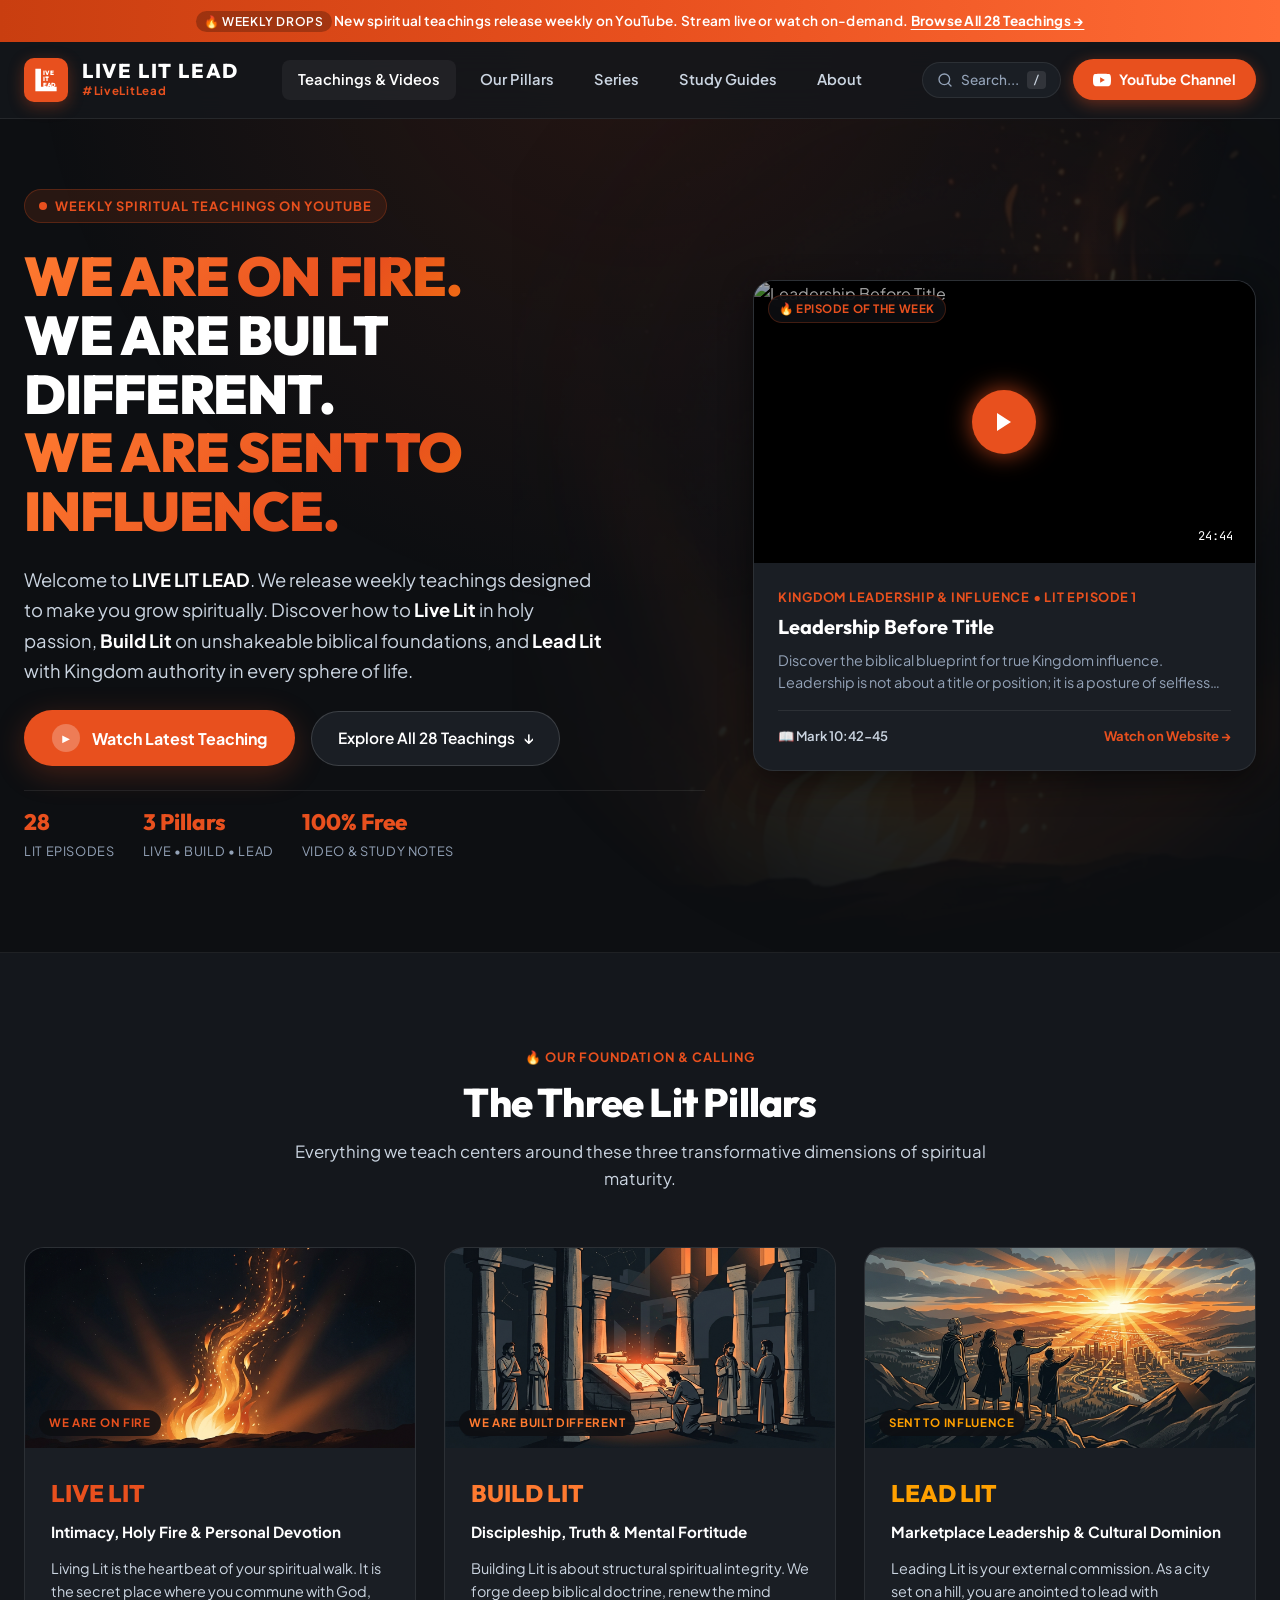
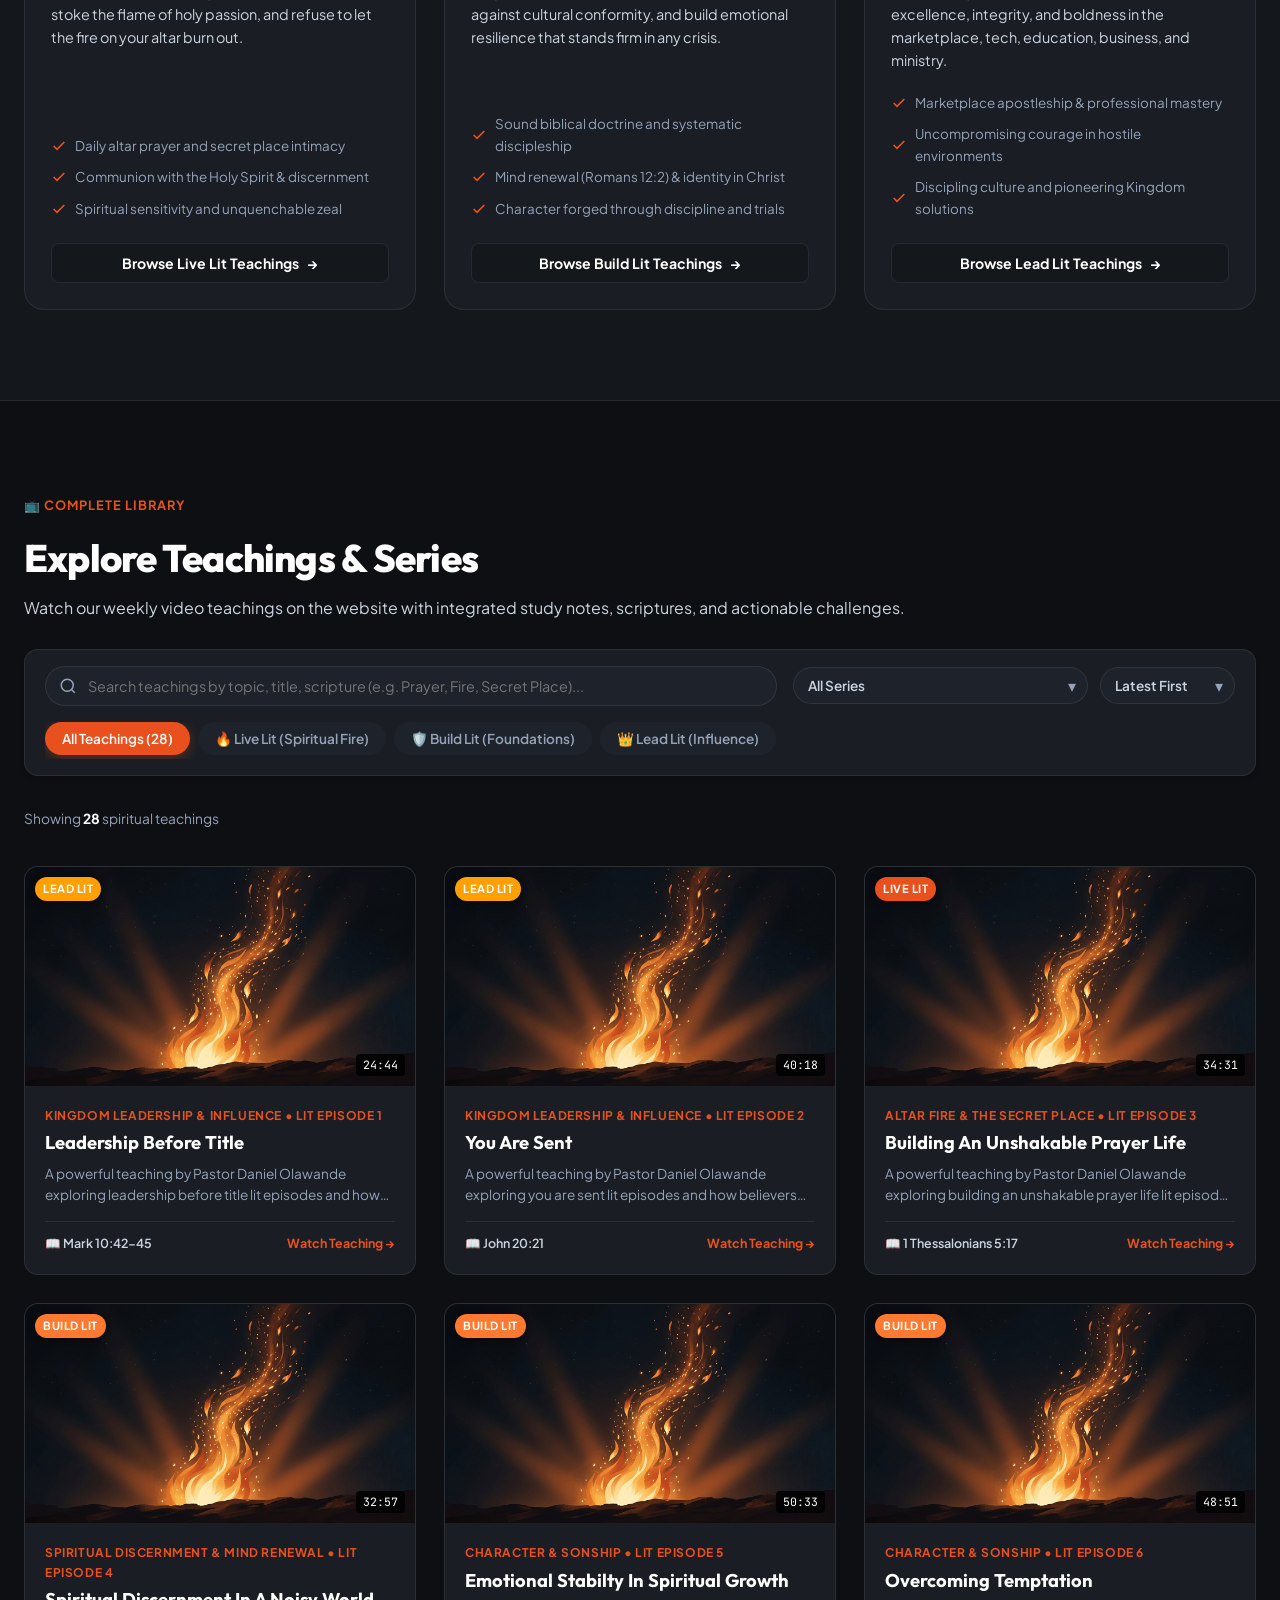
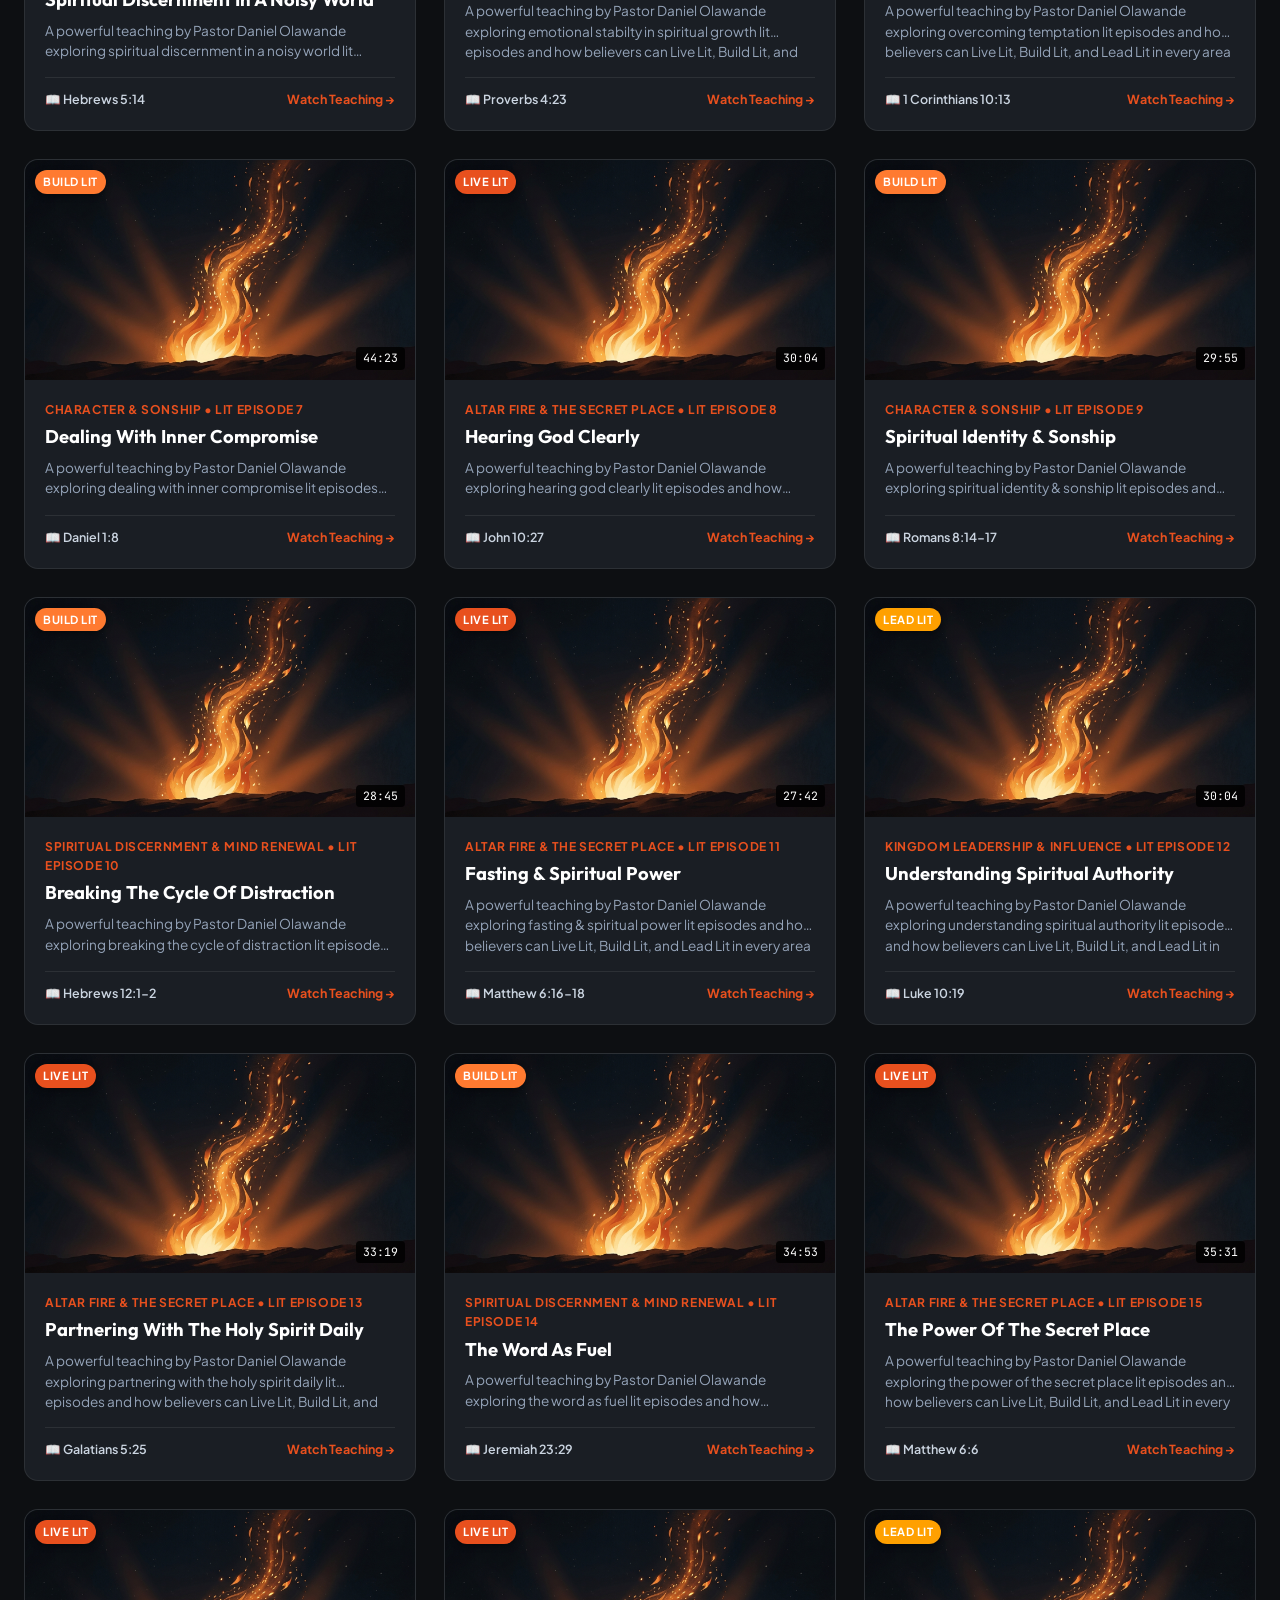
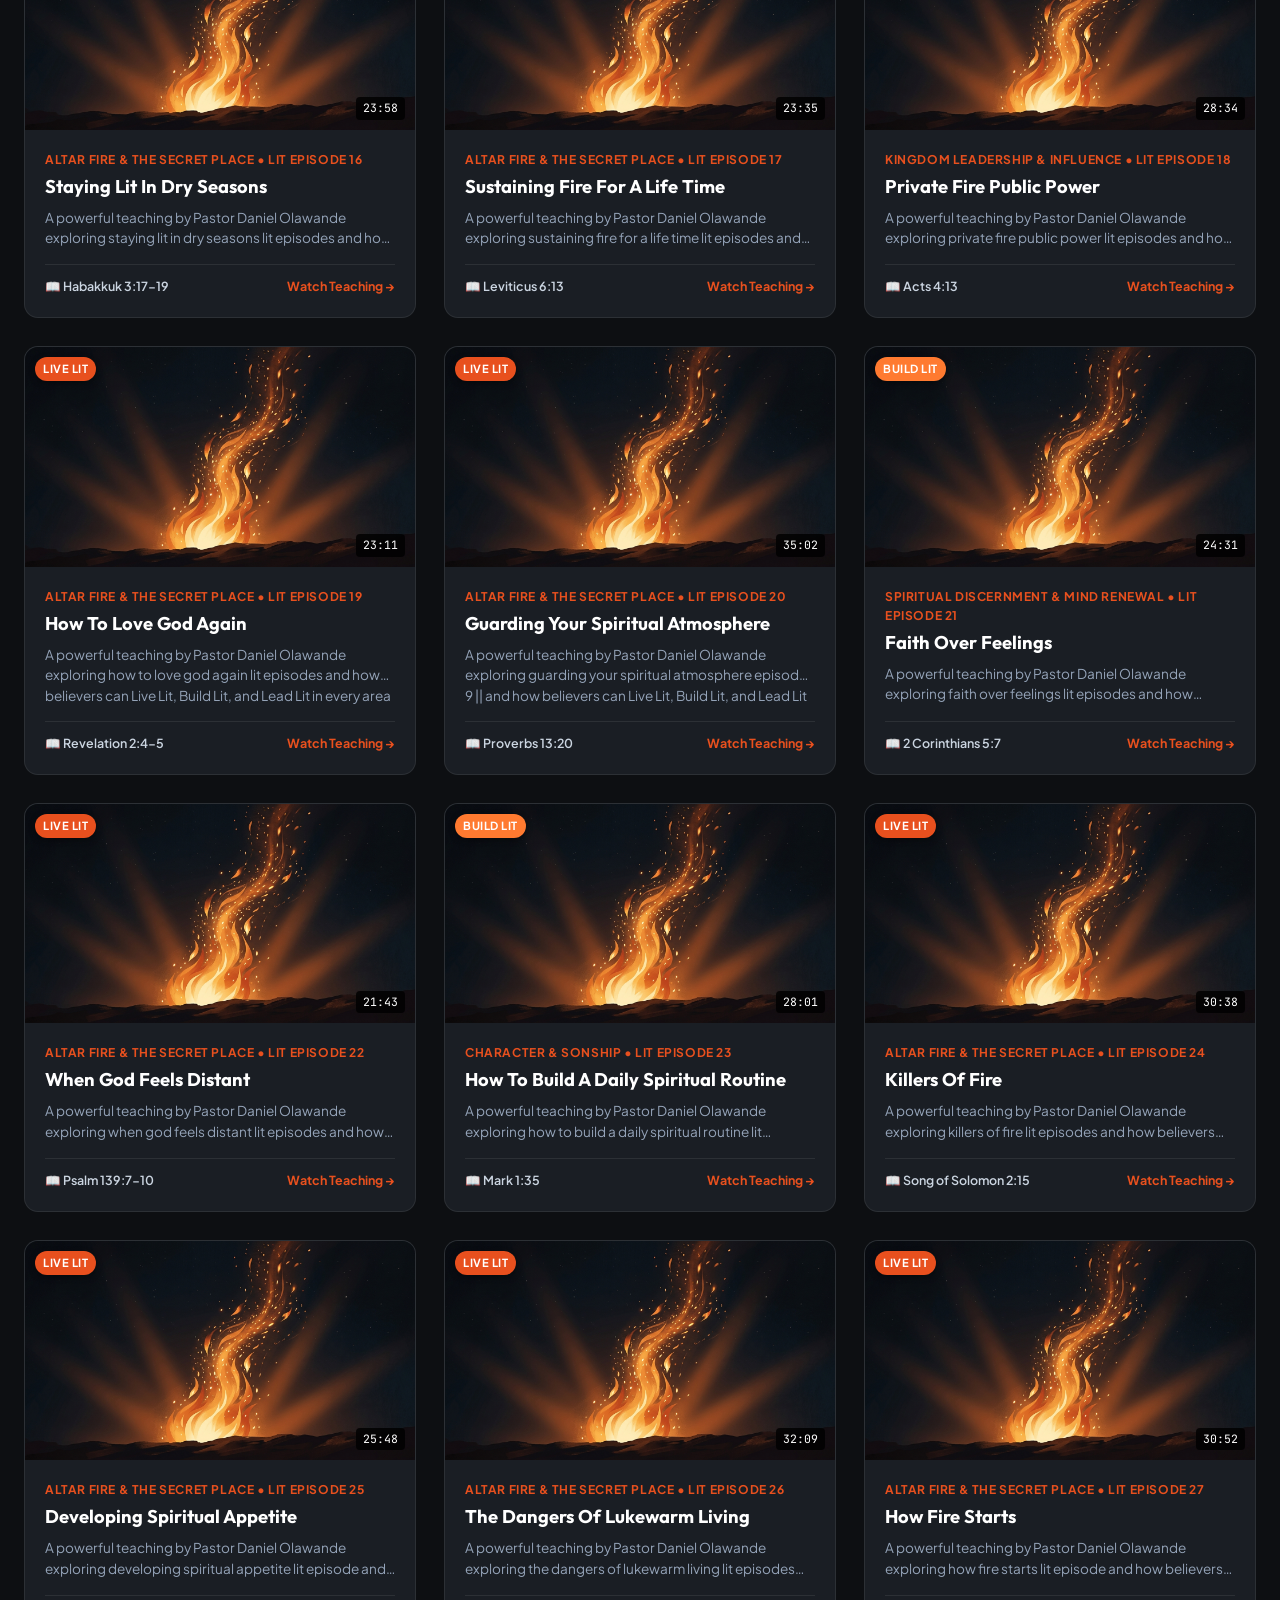
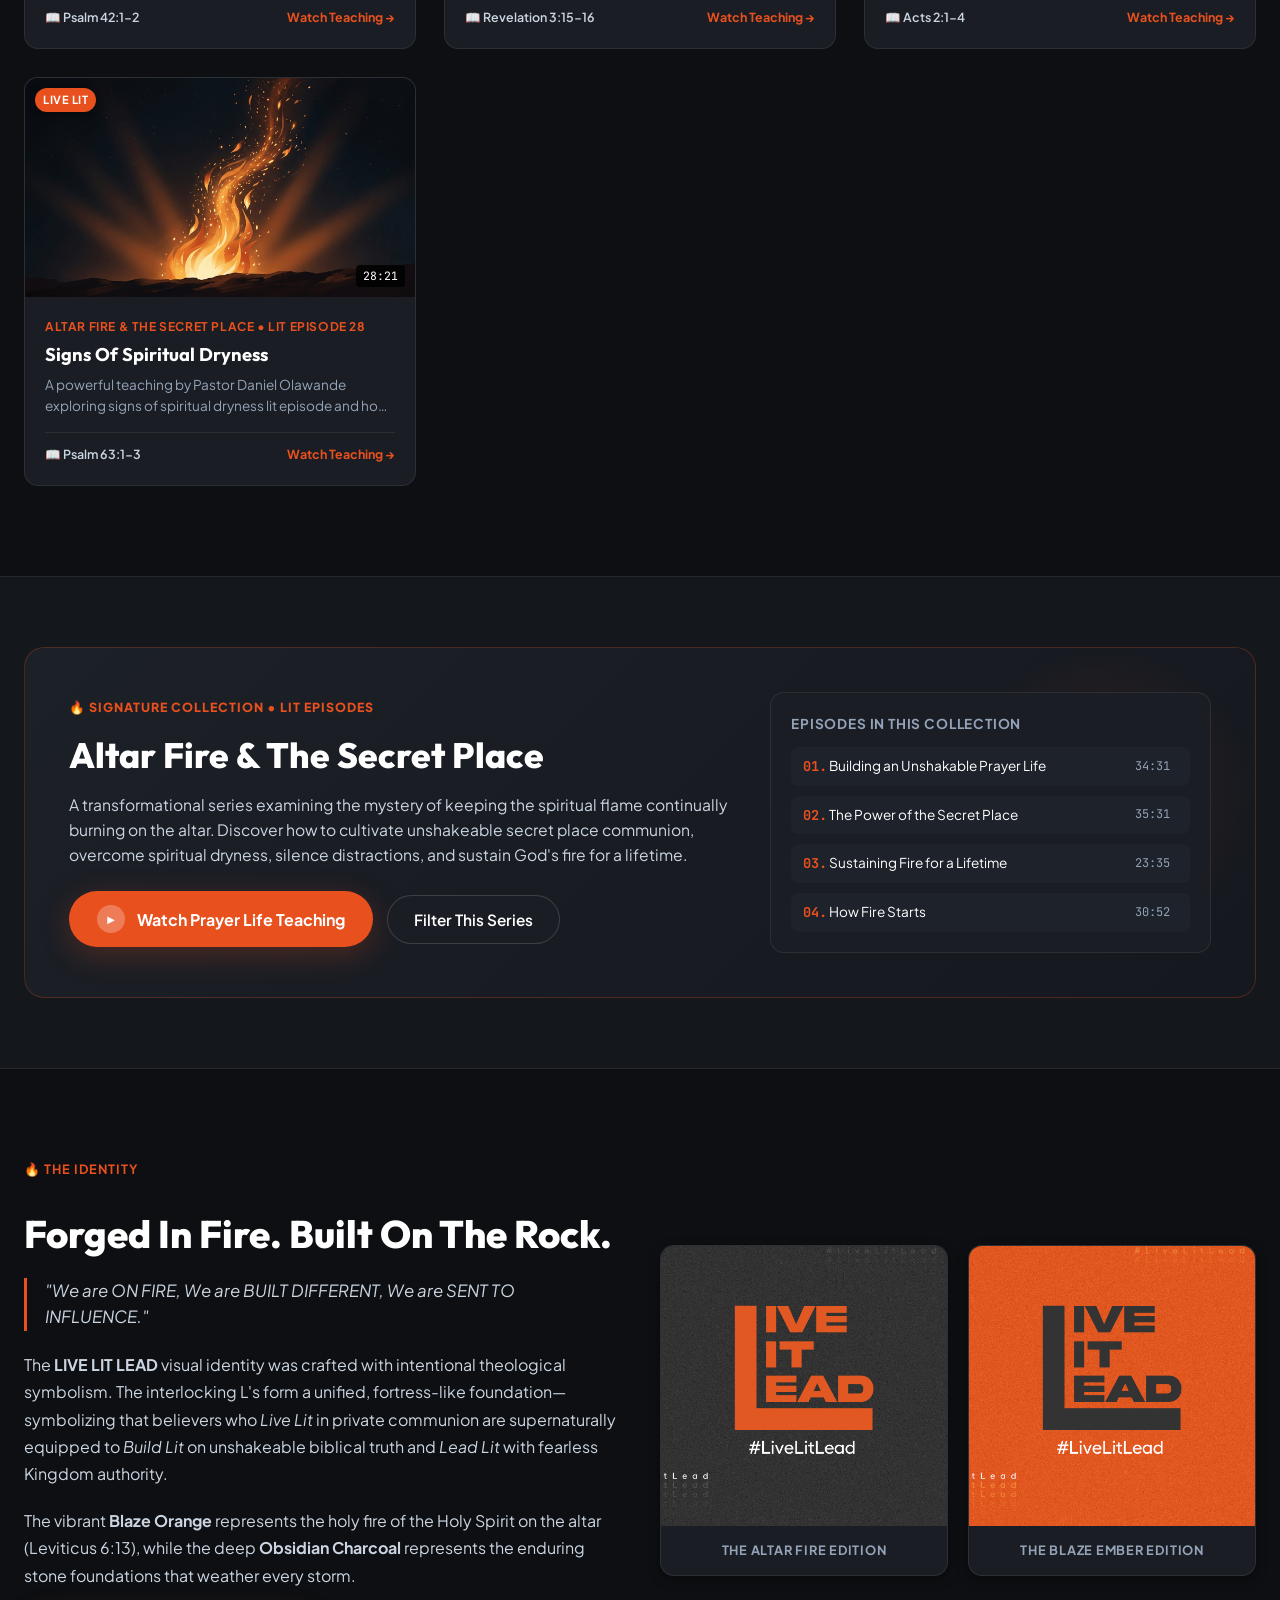
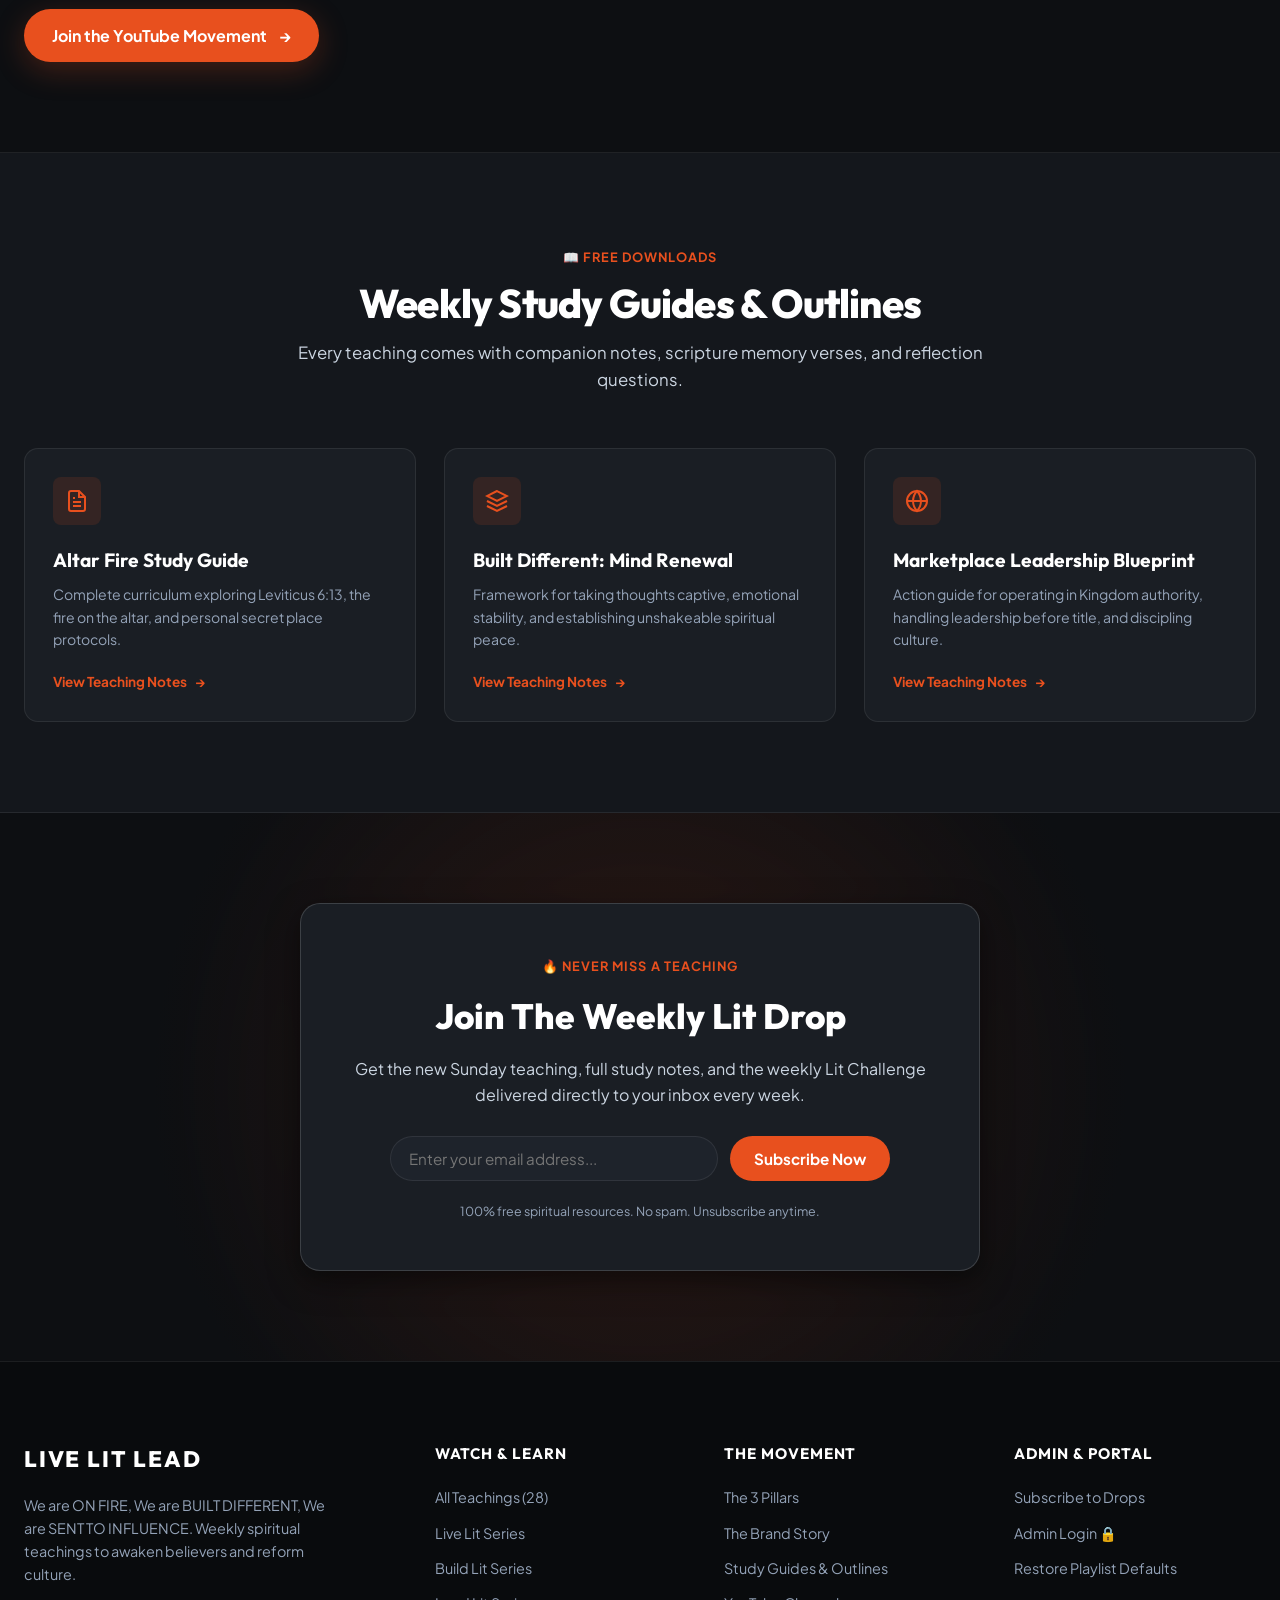
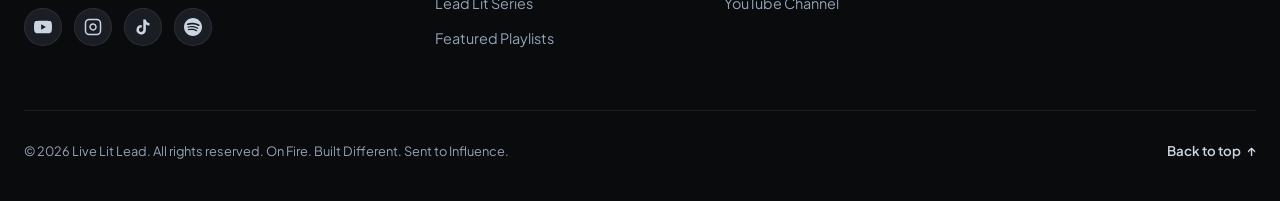
==== commit 010e0655: "Optimize mobile layout: remove YouTube button on mobile, center announcement bar, and add mobile men" ====
--- a/index.html
+++ b/index.html
@@ -27,9 +27,11 @@
 
   <!-- Top Announcement Bar -->
   <div class="announcement-bar">
-    <span class="badge-fire">🔥 Weekly Drops</span>
-    <span>New spiritual teachings release weekly on YouTube. Stream live or watch on-demand.</span>
-    <a href="#videos" id="topWatchLink">Browse All 28 Teachings &rarr;</a>
+    <div class="announcement-inner">
+      <span class="badge-fire">🔥 Weekly Drops</span>
+      <span class="announcement-text">New spiritual teachings release weekly on YouTube. Stream live or watch on-demand.</span>
+      <a href="#videos" id="topWatchLink" class="announcement-link">Browse All 28 Teachings &rarr;</a>
+    </div>
   </div>
 
   <!-- Main Sticky Header (BibleProject Style) -->
@@ -95,7 +97,7 @@
           </button>
         </div>
 
-        <!-- YouTube Channel Subscribe CTA -->
+        <!-- YouTube Channel Subscribe CTA (Desktop only) -->
         <a href="https://www.youtube.com/watch?v=moUvlAkEhxg&list=PL0zut06BhfP_9r3hhY8JXAyug6ENy9IFE" target="_blank"
           rel="noopener noreferrer" class="btn-subscribe" id="btnHeaderSubscribe">
           <svg width="18" height="18" viewBox="0 0 24 24" fill="currentColor">
@@ -117,6 +119,42 @@
 
     </div>
   </header>
+
+  <!-- Mobile Navigation Drawer -->
+  <div class="mobile-nav-drawer" id="mobileNavDrawer" aria-hidden="true">
+    <div class="mobile-nav-backdrop" id="mobileNavBackdrop"></div>
+    <div class="mobile-nav-content">
+      <div class="mobile-nav-header">
+        <div class="brand-text">
+          <span class="brand-title">LIVE LIT LEAD</span>
+          <span class="brand-tag">#LiveLitLead</span>
+        </div>
+        <button class="btn-close-mobile-nav" id="btnCloseMobileNav" aria-label="Close navigation menu">
+          <svg width="20" height="20" viewBox="0 0 24 24" fill="none" stroke="currentColor" stroke-width="2.5">
+            <line x1="18" y1="6" x2="6" y2="18"></line>
+            <line x1="6" y1="6" x2="18" y2="18"></line>
+          </svg>
+        </button>
+      </div>
+      <ul class="mobile-nav-list">
+        <li><a href="#videos" class="mobile-nav-item">🔥 Teachings & Videos</a></li>
+        <li><a href="#pillars" class="mobile-nav-item">🛡️ Our Pillars</a></li>
+        <li><a href="#series" class="mobile-nav-item">📚 Series</a></li>
+        <li><a href="#resources" class="mobile-nav-item">📖 Study Guides</a></li>
+        <li><a href="#about" class="mobile-nav-item">✨ About</a></li>
+      </ul>
+      <div class="mobile-nav-actions">
+        <a href="https://www.youtube.com/watch?v=moUvlAkEhxg&list=PL0zut06BhfP_9r3hhY8JXAyug6ENy9IFE" target="_blank"
+          rel="noopener noreferrer" class="btn-mobile-youtube">
+          <svg width="18" height="18" viewBox="0 0 24 24" fill="currentColor">
+            <path
+              d="M23.498 6.186a3.016 3.016 0 0 0-2.122-2.136C19.505 3.545 12 3.545 12 3.545s-7.505 0-9.377.505A3.017 3.017 0 0 0 .502 6.186C0 8.07 0 12 0 12s0 3.93.502 5.814a3.016 3.016 0 0 0 2.122 2.136c1.871.505 9.376.505 9.376.505s7.505 0 9.377-.505a3.015 3.015 0 0 0 2.122-2.136C24 15.93 24 12 24 12s0-3.93-.502-5.814zM9.545 15.568V8.432L15.818 12l-6.273 3.568z" />
+          </svg>
+          <span>YouTube Channel</span>
+        </a>
+      </div>
+    </div>
+  </div>
 
   <!-- ==========================================================================
        HERO SECTION (BibleProject Editorial Layout + Lit Energy)
--- a/css/style.css
+++ b/css/style.css
@@ -13,11 +13,14 @@
   --brand-orange-border: rgba(232, 80, 30, 0.25);
 
   /* Pillar Specific Colors */
-  --pillar-live: #E8501E;       /* Fire & Intimacy */
+  --pillar-live: #E8501E;
+  /* Fire & Intimacy */
   --pillar-live-subtle: rgba(232, 80, 30, 0.15);
-  --pillar-build: #FF7A30;      /* Discipleship & Foundations */
+  --pillar-build: #FF7A30;
+  /* Discipleship & Foundations */
   --pillar-build-subtle: rgba(255, 122, 48, 0.15);
-  --pillar-lead: #FFA000;       /* Marketplace & Influence */
+  --pillar-lead: #FFA000;
+  /* Marketplace & Influence */
   --pillar-lead-subtle: rgba(255, 160, 0, 0.15);
 
   /* Obsidian & Charcoal Surfaces (From logo1.PNG graphite texture) */
@@ -63,7 +66,9 @@
 }
 
 /* Base Resets */
-*, *::before, *::after {
+*,
+*::before,
+*::after {
   box-sizing: border-box;
   margin: 0;
   padding: 0;
@@ -385,6 +390,122 @@
   color: var(--text-primary);
   padding: 8px;
   border-radius: var(--radius-sm);
+  transition: all var(--transition-fast);
+}
+
+.mobile-menu-toggle:hover {
+  border-color: var(--brand-orange);
+  color: var(--brand-orange);
+}
+
+/* Mobile Navigation Drawer */
+.mobile-nav-drawer {
+  position: fixed;
+  inset: 0;
+  z-index: 100;
+  visibility: hidden;
+  opacity: 0;
+  transition: visibility 0.3s ease, opacity 0.3s ease;
+}
+
+.mobile-nav-drawer.open {
+  visibility: visible;
+  opacity: 1;
+}
+
+.mobile-nav-backdrop {
+  position: absolute;
+  inset: 0;
+  background: rgba(0, 0, 0, 0.75);
+  backdrop-filter: blur(6px);
+  -webkit-backdrop-filter: blur(6px);
+}
+
+.mobile-nav-content {
+  position: absolute;
+  top: 0;
+  right: 0;
+  width: 82%;
+  max-width: 320px;
+  height: 100%;
+  background: var(--bg-charcoal);
+  border-left: 1px solid var(--border-medium);
+  padding: 24px 20px;
+  display: flex;
+  flex-direction: column;
+  gap: 20px;
+  transform: translateX(100%);
+  transition: transform 0.3s cubic-bezier(0.16, 1, 0.3, 1);
+  box-shadow: -10px 0 30px rgba(0, 0, 0, 0.6);
+  z-index: 101;
+}
+
+.mobile-nav-drawer.open .mobile-nav-content {
+  transform: translateX(0);
+}
+
+.mobile-nav-header {
+  display: flex;
+  align-items: center;
+  justify-content: space-between;
+  padding-bottom: 16px;
+  border-bottom: 1px solid var(--border-subtle);
+}
+
+.btn-close-mobile-nav {
+  color: var(--text-muted);
+  padding: 6px;
+  border-radius: var(--radius-sm);
+  transition: color var(--transition-fast);
+}
+
+.btn-close-mobile-nav:hover {
+  color: var(--brand-orange);
+}
+
+.mobile-nav-list {
+  list-style: none;
+  display: flex;
+  flex-direction: column;
+  gap: 8px;
+}
+
+.mobile-nav-item {
+  display: block;
+  padding: 12px 14px;
+  font-family: var(--font-display);
+  font-size: 1.05rem;
+  font-weight: 700;
+  color: var(--text-secondary);
+  border-radius: var(--radius-sm);
+  transition: all var(--transition-fast);
+}
+
+.mobile-nav-item:hover, .mobile-nav-item:active {
+  background: var(--bg-card);
+  color: var(--brand-orange);
+  transform: translateX(4px);
+}
+
+.mobile-nav-actions {
+  margin-top: auto;
+  padding-top: 20px;
+  border-top: 1px solid var(--border-subtle);
+}
+
+.btn-mobile-youtube {
+  display: flex;
+  align-items: center;
+  justify-content: center;
+  gap: 8px;
+  width: 100%;
+  padding: 12px 20px;
+  background: var(--brand-orange);
+  color: #FFFFFF;
+  border-radius: var(--radius-pill);
+  font-size: 0.9rem;
+  font-weight: 700;
+  box-shadow: 0 4px 15px rgba(232, 80, 30, 0.4);
 }
 
 /* ==========================================================================
@@ -454,9 +575,23 @@
 }
 
 @keyframes pulseFlame {
-  0% { transform: scale(0.9); opacity: 0.7; box-shadow: 0 0 0 0 rgba(232, 80, 30, 0.7); }
-  70% { transform: scale(1.1); opacity: 1; box-shadow: 0 0 0 8px rgba(232, 80, 30, 0); }
-  100% { transform: scale(0.9); opacity: 0.7; box-shadow: 0 0 0 0 rgba(232, 80, 30, 0); }
+  0% {
+    transform: scale(0.9);
+    opacity: 0.7;
+    box-shadow: 0 0 0 0 rgba(232, 80, 30, 0.7);
+  }
+
+  70% {
+    transform: scale(1.1);
+    opacity: 1;
+    box-shadow: 0 0 0 8px rgba(232, 80, 30, 0);
+  }
+
+  100% {
+    transform: scale(0.9);
+    opacity: 0.7;
+    box-shadow: 0 0 0 0 rgba(232, 80, 30, 0);
+  }
 }
 
 .hero-headline {
@@ -842,9 +977,17 @@
   text-transform: uppercase;
 }
 
-.pillar-card.live-lit .pillar-motto-tag { color: var(--pillar-live); }
-.pillar-card.build-lit .pillar-motto-tag { color: var(--pillar-build); }
-.pillar-card.lead-lit .pillar-motto-tag { color: var(--pillar-lead); }
+.pillar-card.live-lit .pillar-motto-tag {
+  color: var(--pillar-live);
+}
+
+.pillar-card.build-lit .pillar-motto-tag {
+  color: var(--pillar-build);
+}
+
+.pillar-card.lead-lit .pillar-motto-tag {
+  color: var(--pillar-lead);
+}
 
 .pillar-body {
   padding: 26px;
@@ -1063,7 +1206,8 @@
   transition: all var(--transition-fast);
 }
 
-.select-filter:hover, .select-filter:focus {
+.select-filter:hover,
+.select-filter:focus {
   border-color: var(--border-medium);
   color: var(--text-primary);
   outline: none;
@@ -1203,9 +1347,20 @@
   box-shadow: 0 2px 6px rgba(0, 0, 0, 0.4);
 }
 
-.badge-live-lit { background: var(--pillar-live); color: #FFFFFF; }
-.badge-build-lit { background: var(--pillar-build); color: #FFFFFF; }
-.badge-lead-lit { background: var(--pillar-lead); color: #FFFFFF; }
+.badge-live-lit {
+  background: var(--pillar-live);
+  color: #FFFFFF;
+}
+
+.badge-build-lit {
+  background: var(--pillar-build);
+  color: #FFFFFF;
+}
+
+.badge-lead-lit {
+  background: var(--pillar-lead);
+  color: #FFFFFF;
+}
 
 .card-duration {
   position: absolute;
@@ -1885,6 +2040,7 @@
 .modal-cinema-box::-webkit-scrollbar {
   width: 8px;
 }
+
 .modal-cinema-box::-webkit-scrollbar-thumb {
   background: var(--border-medium);
   border-radius: 4px;
@@ -2276,7 +2432,9 @@
   color: var(--text-secondary);
 }
 
-.form-input, .form-textarea, .form-select {
+.form-input,
+.form-textarea,
+.form-select {
   padding: 10px 14px;
   background: var(--bg-input);
   border: 1px solid var(--border-subtle);
@@ -2286,7 +2444,9 @@
   font-size: 0.9rem;
 }
 
-.form-input:focus, .form-textarea:focus, .form-select:focus {
+.form-input:focus,
+.form-textarea:focus,
+.form-select:focus {
   outline: none;
   border-color: var(--brand-orange);
   box-shadow: 0 0 0 2px var(--brand-orange-subtle);
@@ -2366,8 +2526,15 @@
 }
 
 @keyframes slideInToast {
-  from { transform: translateY(20px); opacity: 0; }
-  to { transform: translateY(0); opacity: 1; }
+  from {
+    transform: translateY(20px);
+    opacity: 0;
+  }
+
+  to {
+    transform: translateY(0);
+    opacity: 1;
+  }
 }
 
 /* ==========================================================================
@@ -2378,25 +2545,32 @@
     grid-template-columns: 1fr;
     gap: 40px;
   }
+
   .hero-headline {
     font-size: 2.8rem;
   }
+
   .pillars-grid {
     grid-template-columns: 1fr;
   }
+
   .video-grid {
     grid-template-columns: repeat(2, 1fr);
   }
+
   .series-banner {
     grid-template-columns: 1fr;
   }
+
   .brand-grid {
     grid-template-columns: 1fr;
   }
+
   .footer-top {
     grid-template-columns: repeat(2, 1fr);
     gap: 36px;
   }
+
   .resources-grid {
     grid-template-columns: 1fr;
   }
@@ -2404,42 +2578,143 @@
 
 @media (max-width: 768px) {
   :root {
-    --header-height: 68px;
-  }
-  .nav-menu, .header-actions .btn-search-trigger, .header-actions .btn-add-video {
-    display: none;
-  }
+    --header-height: 64px;
+  }
+
+  /* Top Announcement Bar: Perfectly Aligned & Centered on Mobile */
+  .announcement-bar {
+    padding: 10px 16px;
+    font-size: 0.8rem;
+    line-height: 1.45;
+  }
+
+  .announcement-inner {
+    flex-direction: column;
+    align-items: center;
+    justify-content: center;
+    text-align: center;
+    gap: 6px;
+  }
+
+  .announcement-bar .badge-fire {
+    display: inline-flex;
+    align-items: center;
+    justify-content: center;
+    font-size: 0.72rem;
+    padding: 2px 10px;
+    letter-spacing: 0.05em;
+  }
+
+  .announcement-text {
+    font-size: 0.78rem;
+    line-height: 1.4;
+    text-align: center;
+    max-width: 100%;
+    margin: 0;
+  }
+
+  .announcement-bar a {
+    display: inline-flex;
+    align-items: center;
+    justify-content: center;
+    font-size: 0.8rem;
+    font-weight: 700;
+    margin-top: 2px;
+  }
+
+  /* Header on Mobile: Remove YouTube Channel button and optimize spacing */
+  .btn-subscribe {
+    display: none !important;
+  }
+
+  .nav-menu,
+  .header-actions .btn-search-trigger,
+  .header-actions .btn-add-video {
+    display: none !important;
+  }
+
+  .header-inner {
+    padding: 0 4px;
+    gap: 12px;
+  }
+
   .mobile-menu-toggle {
-    display: block;
-  }
+    display: flex;
+    align-items: center;
+    justify-content: center;
+  }
+
   .hero-headline {
     font-size: 2.2rem;
   }
+
   .video-grid {
     grid-template-columns: 1fr;
   }
+
   .toolbar-top {
     flex-direction: column;
     align-items: stretch;
   }
+
   .toolbar-controls {
     justify-content: space-between;
   }
+
   .newsletter-form {
     flex-direction: column;
   }
+
   .footer-top {
     grid-template-columns: 1fr;
   }
+
   .footer-bottom {
     flex-direction: column;
     align-items: center;
     text-align: center;
   }
+
   .modal-video-title {
     font-size: 1.3rem;
   }
+
   .modal-body-content {
     padding: 20px;
   }
 }
+
+@media (max-width: 480px) {
+  .announcement-bar {
+    padding: 8px 12px;
+  }
+
+  .announcement-inner {
+    gap: 4px;
+  }
+
+  .announcement-text {
+    font-size: 0.74rem;
+  }
+
+  .announcement-bar a {
+    font-size: 0.76rem;
+  }
+
+  .brand-icon {
+    width: 38px;
+    height: 38px;
+  }
+
+  .brand-title {
+    font-size: 1.05rem;
+  }
+
+  .brand-tag {
+    font-size: 0.65rem;
+  }
+
+  .hero-headline {
+    font-size: 1.85rem;
+  }
+}
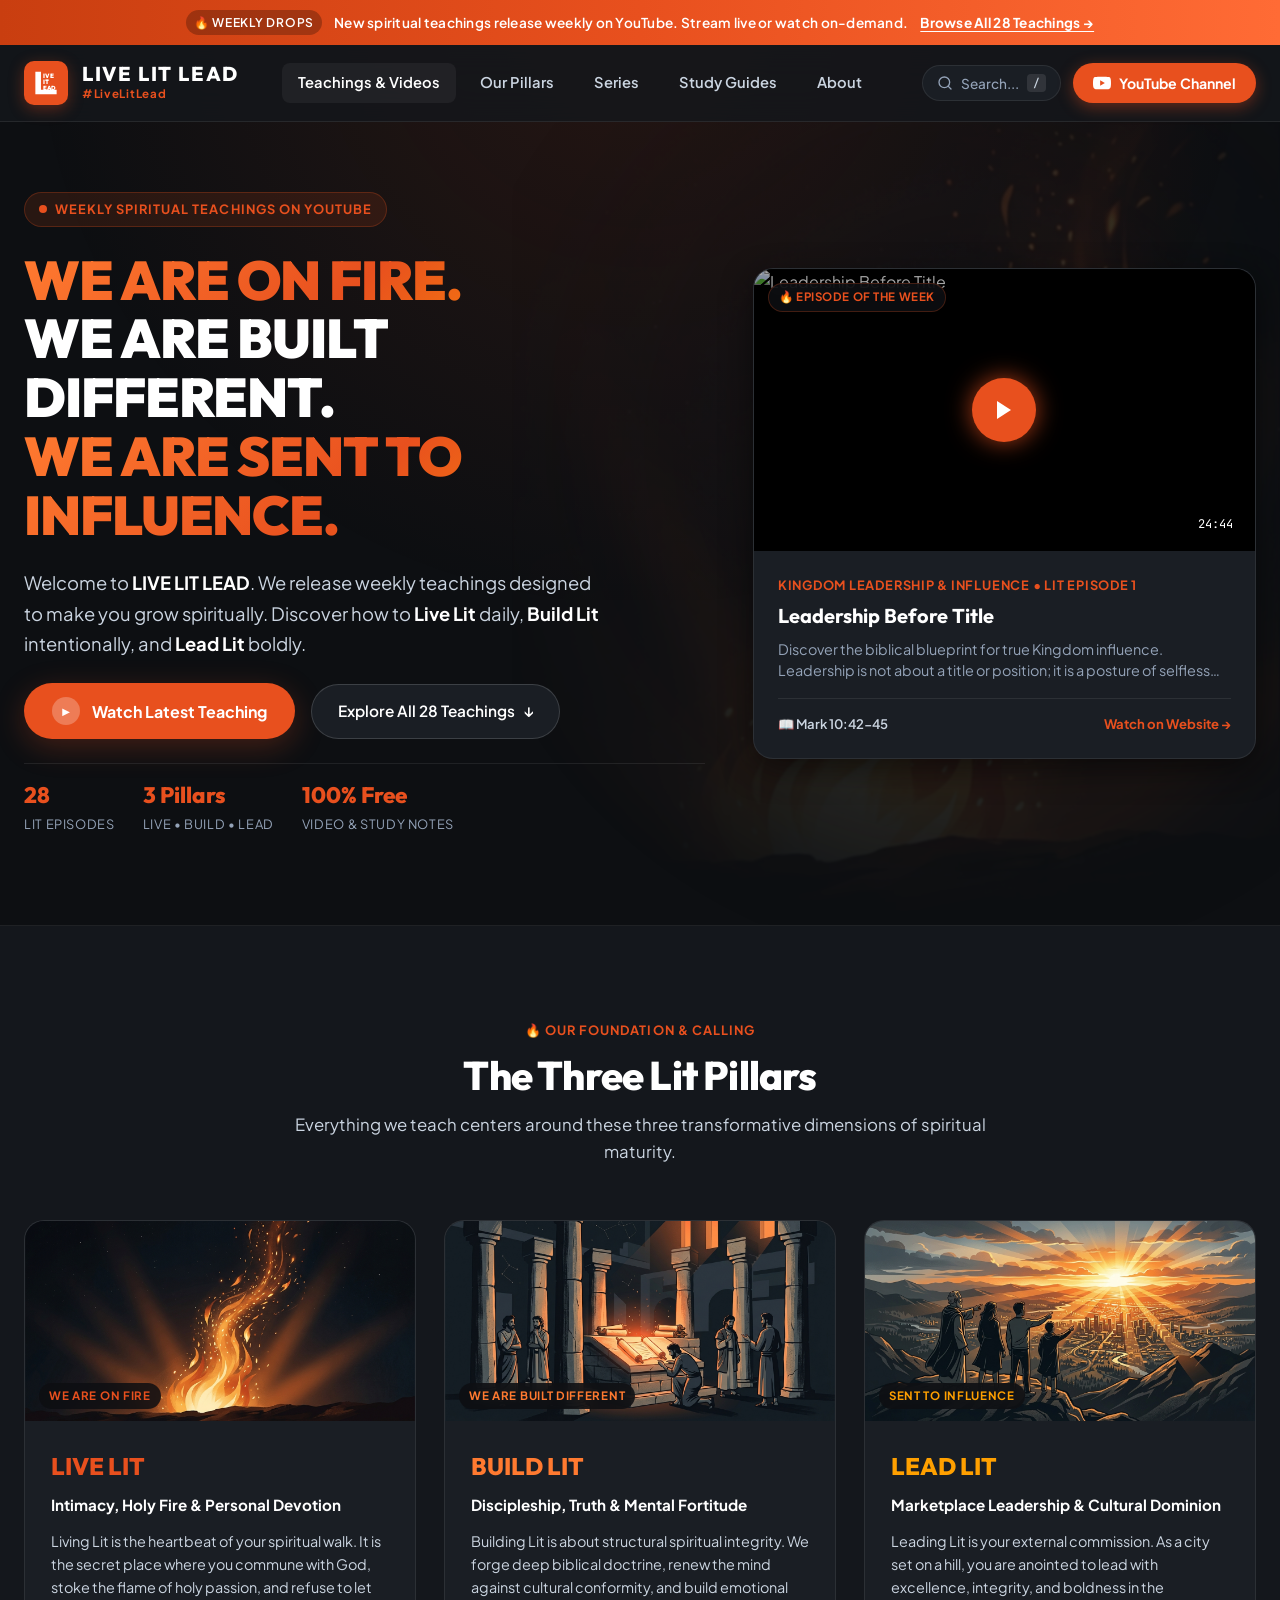
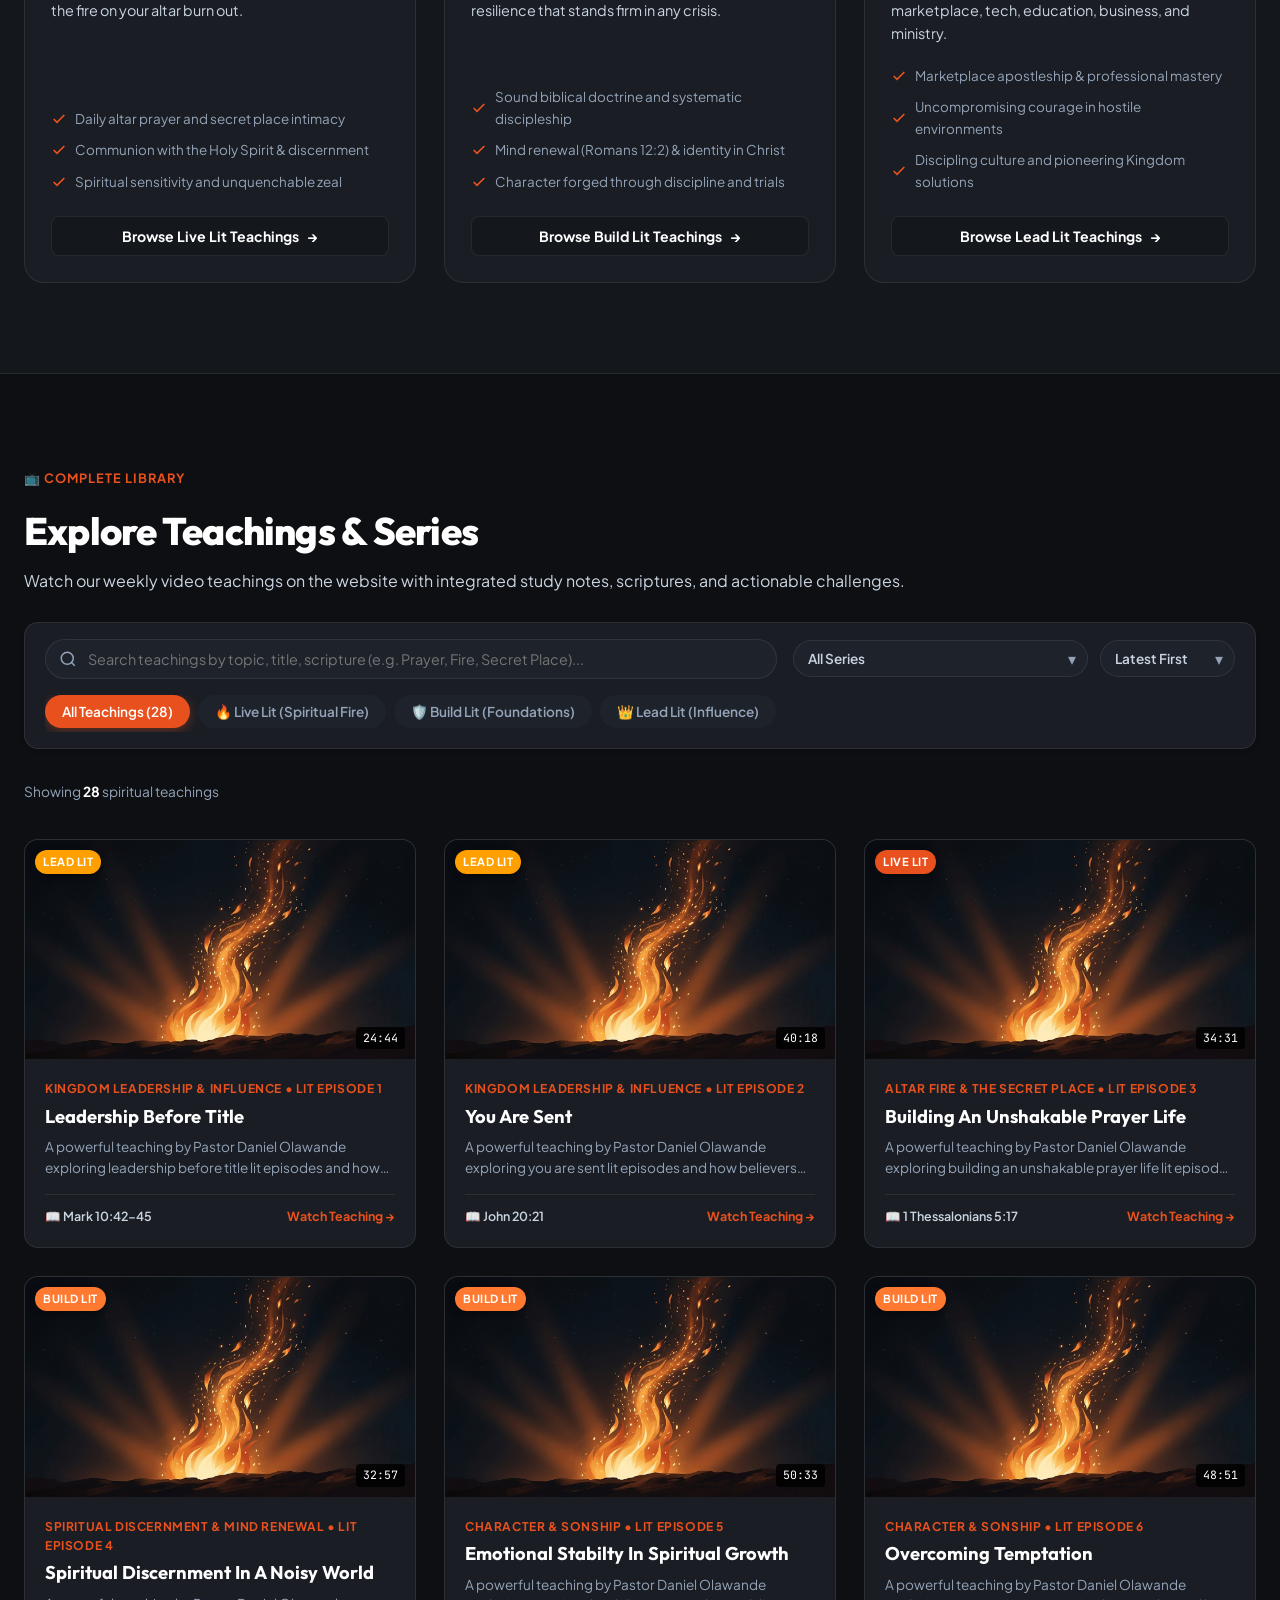
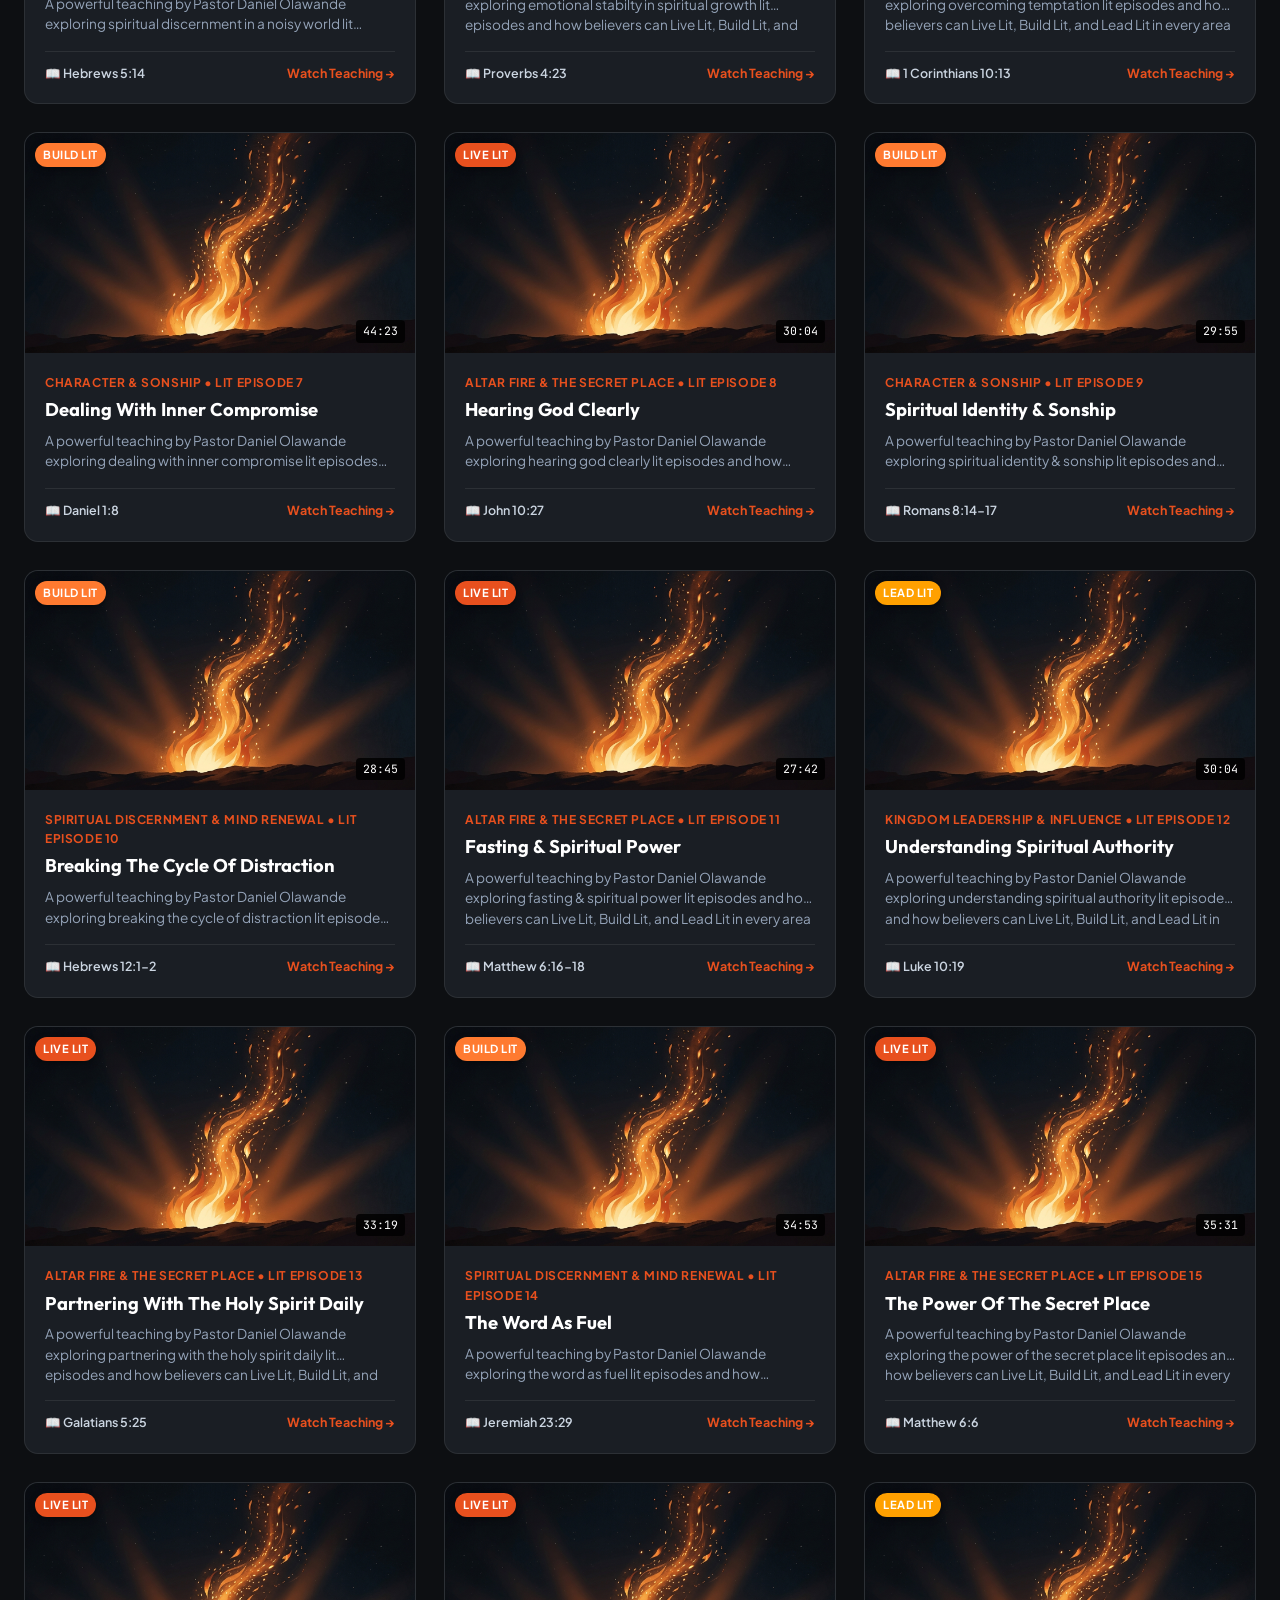
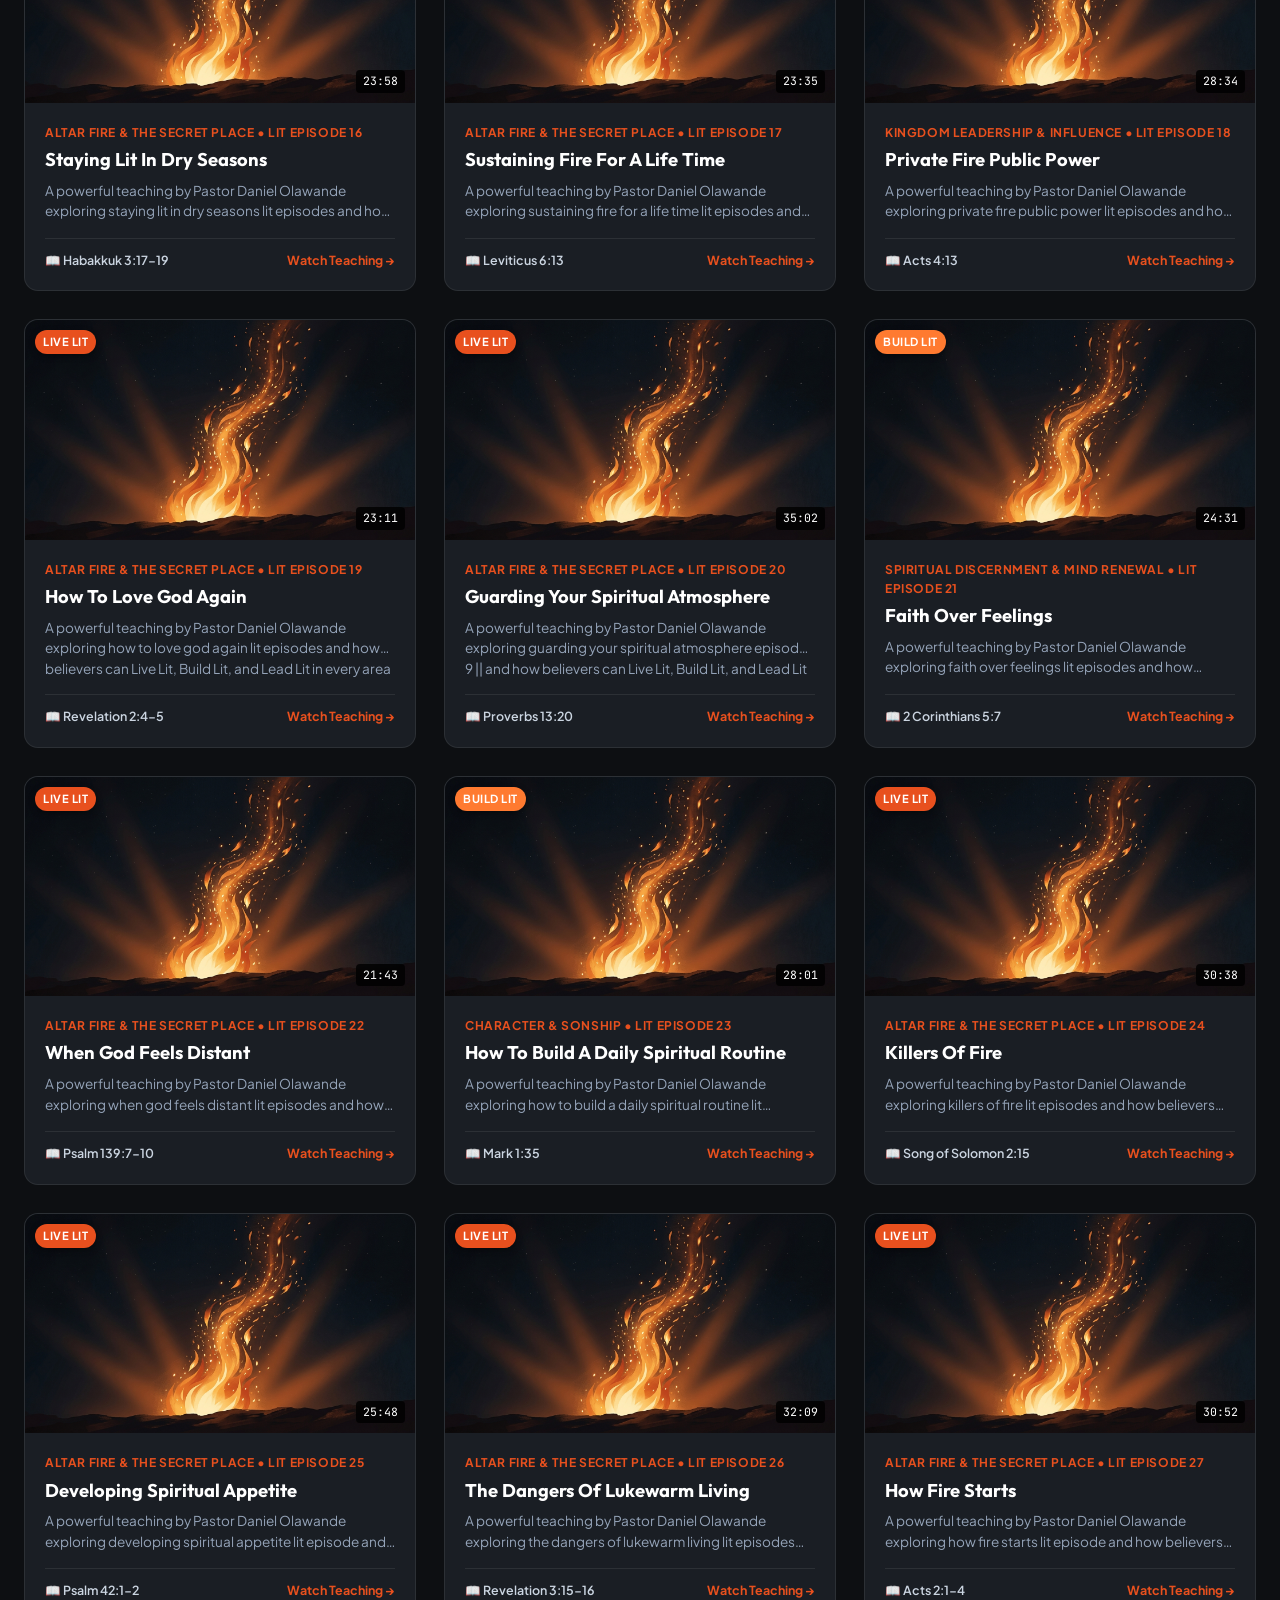
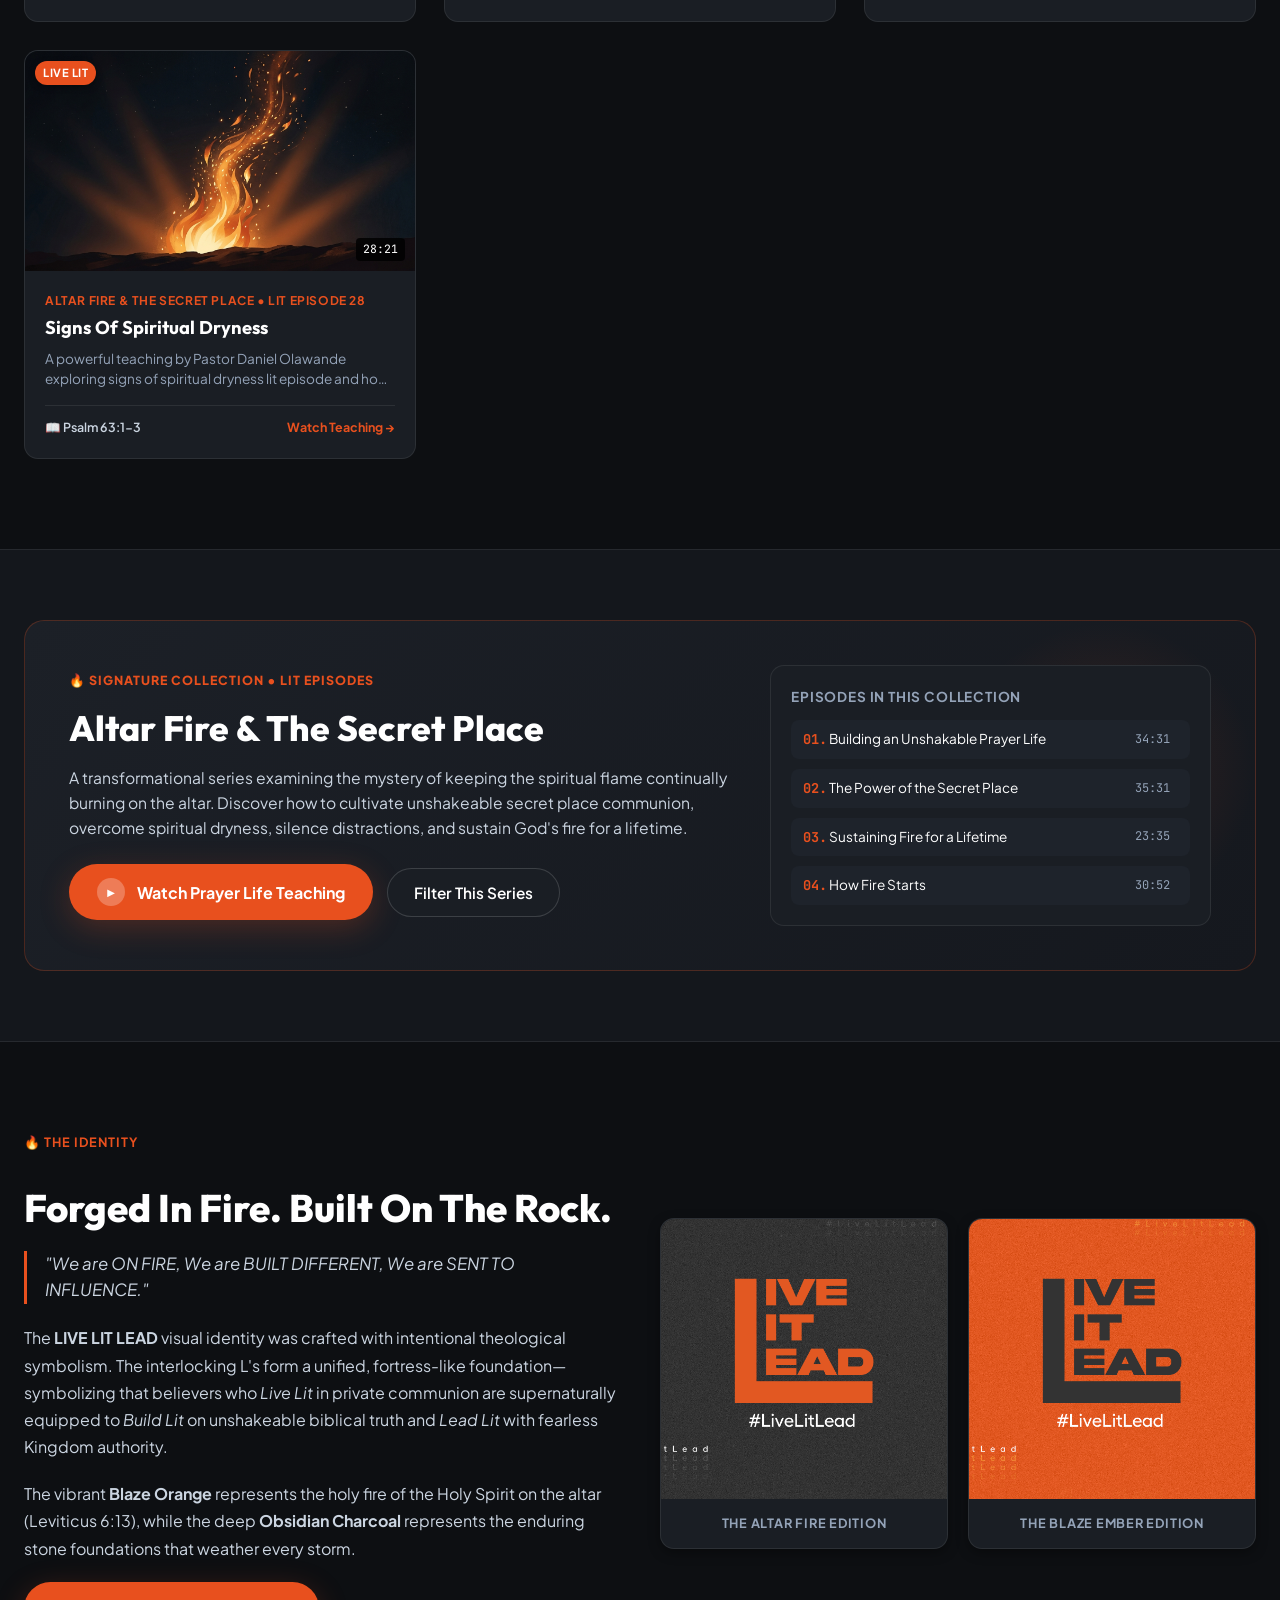
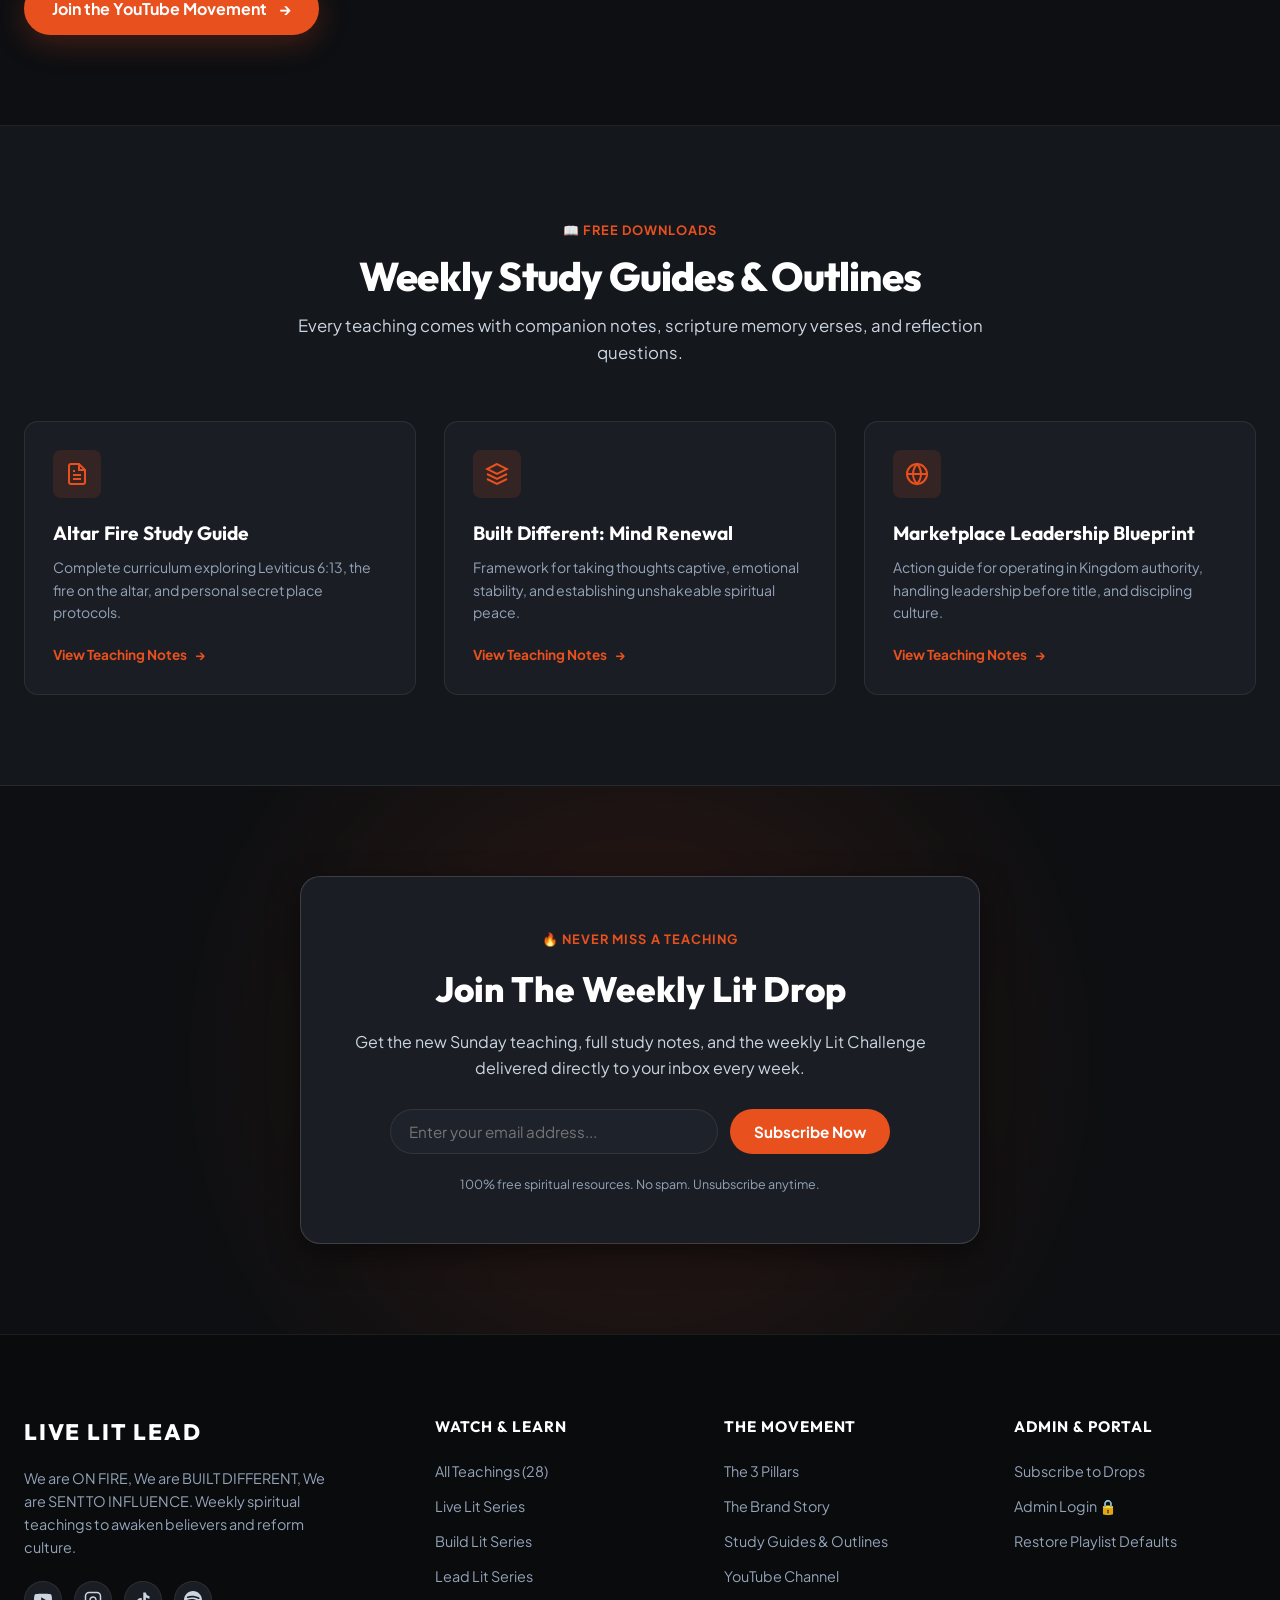
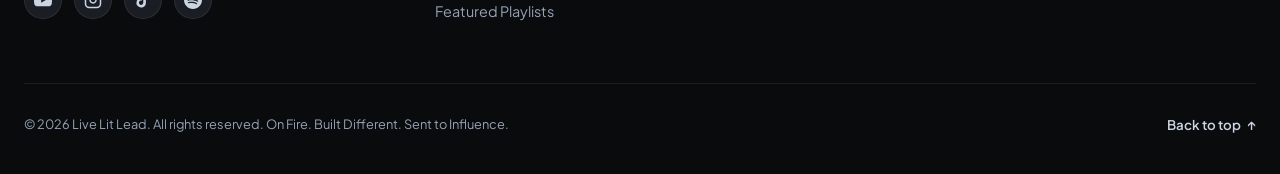
==== commit da5713a5: "Update hero subtitle text and formatting" ====
--- a/index.html
+++ b/index.html
@@ -29,7 +29,8 @@
   <div class="announcement-bar">
     <div class="announcement-inner">
       <span class="badge-fire">🔥 Weekly Drops</span>
-      <span class="announcement-text">New spiritual teachings release weekly on YouTube. Stream live or watch on-demand.</span>
+      <span class="announcement-text">New spiritual teachings release weekly on YouTube. Stream live or watch
+        on-demand.</span>
       <a href="#videos" id="topWatchLink" class="announcement-link">Browse All 28 Teachings &rarr;</a>
     </div>
   </div>
@@ -178,8 +179,7 @@
 
         <p class="hero-subtitle">
           Welcome to <strong>LIVE LIT LEAD</strong>. We release weekly teachings designed to make you grow spiritually.
-          Discover how to <strong>Live Lit</strong> in holy passion, <strong>Build Lit</strong> on unshakeable biblical
-          foundations, and <strong>Lead Lit</strong> with Kingdom authority in every sphere of life.
+          Discover how to <strong>Live Lit</strong> daily, <strong>Build Lit</strong> intentionally, and <strong>Lead Lit</strong> boldly.
         </p>
 
         <div class="hero-ctas">
--- a/css/style.css
+++ b/css/style.css
@@ -146,8 +146,18 @@
   display: flex;
   align-items: center;
   justify-content: center;
+  letter-spacing: 0.02em;
+}
+
+.announcement-inner {
+  display: flex;
+  align-items: center;
+  justify-content: center;
   gap: 12px;
-  letter-spacing: 0.02em;
+  flex-wrap: wrap;
+  width: 100%;
+  max-width: 1280px;
+  margin: 0 auto;
 }
 
 .announcement-bar .badge-fire {
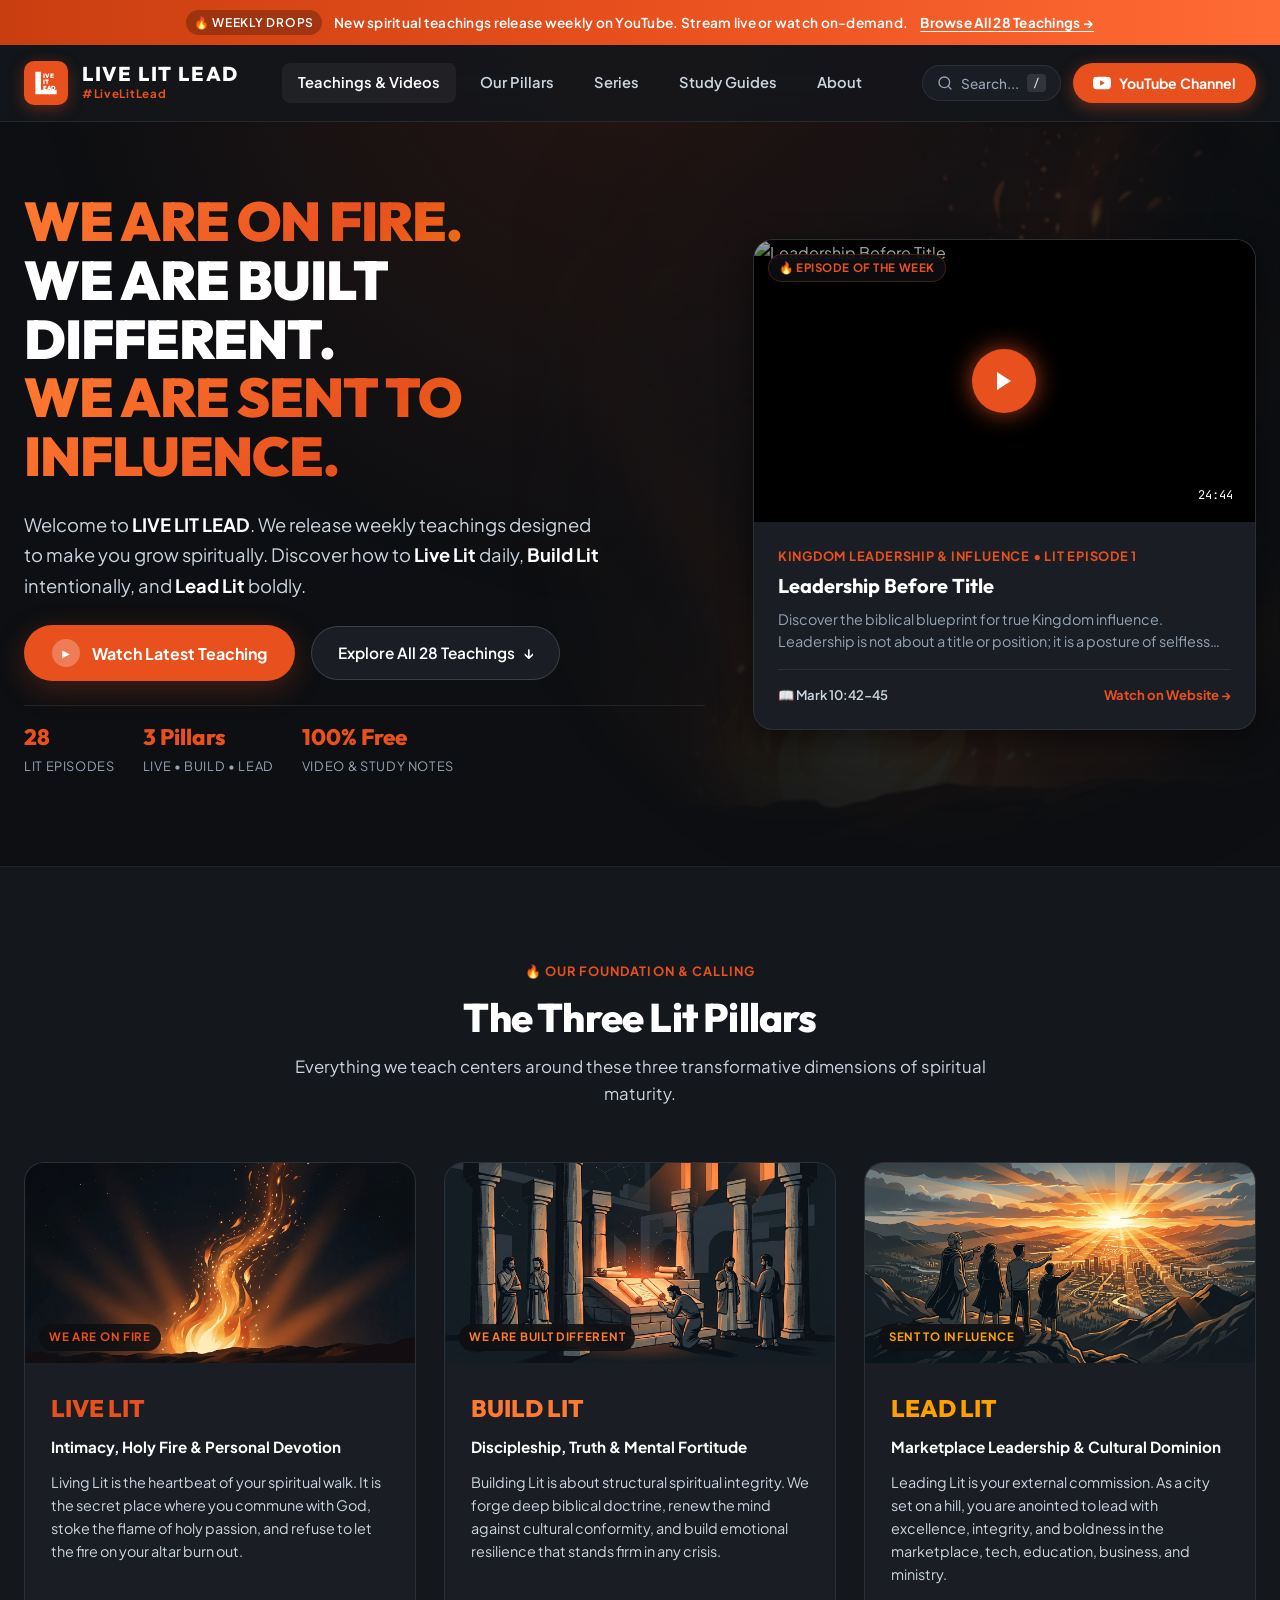
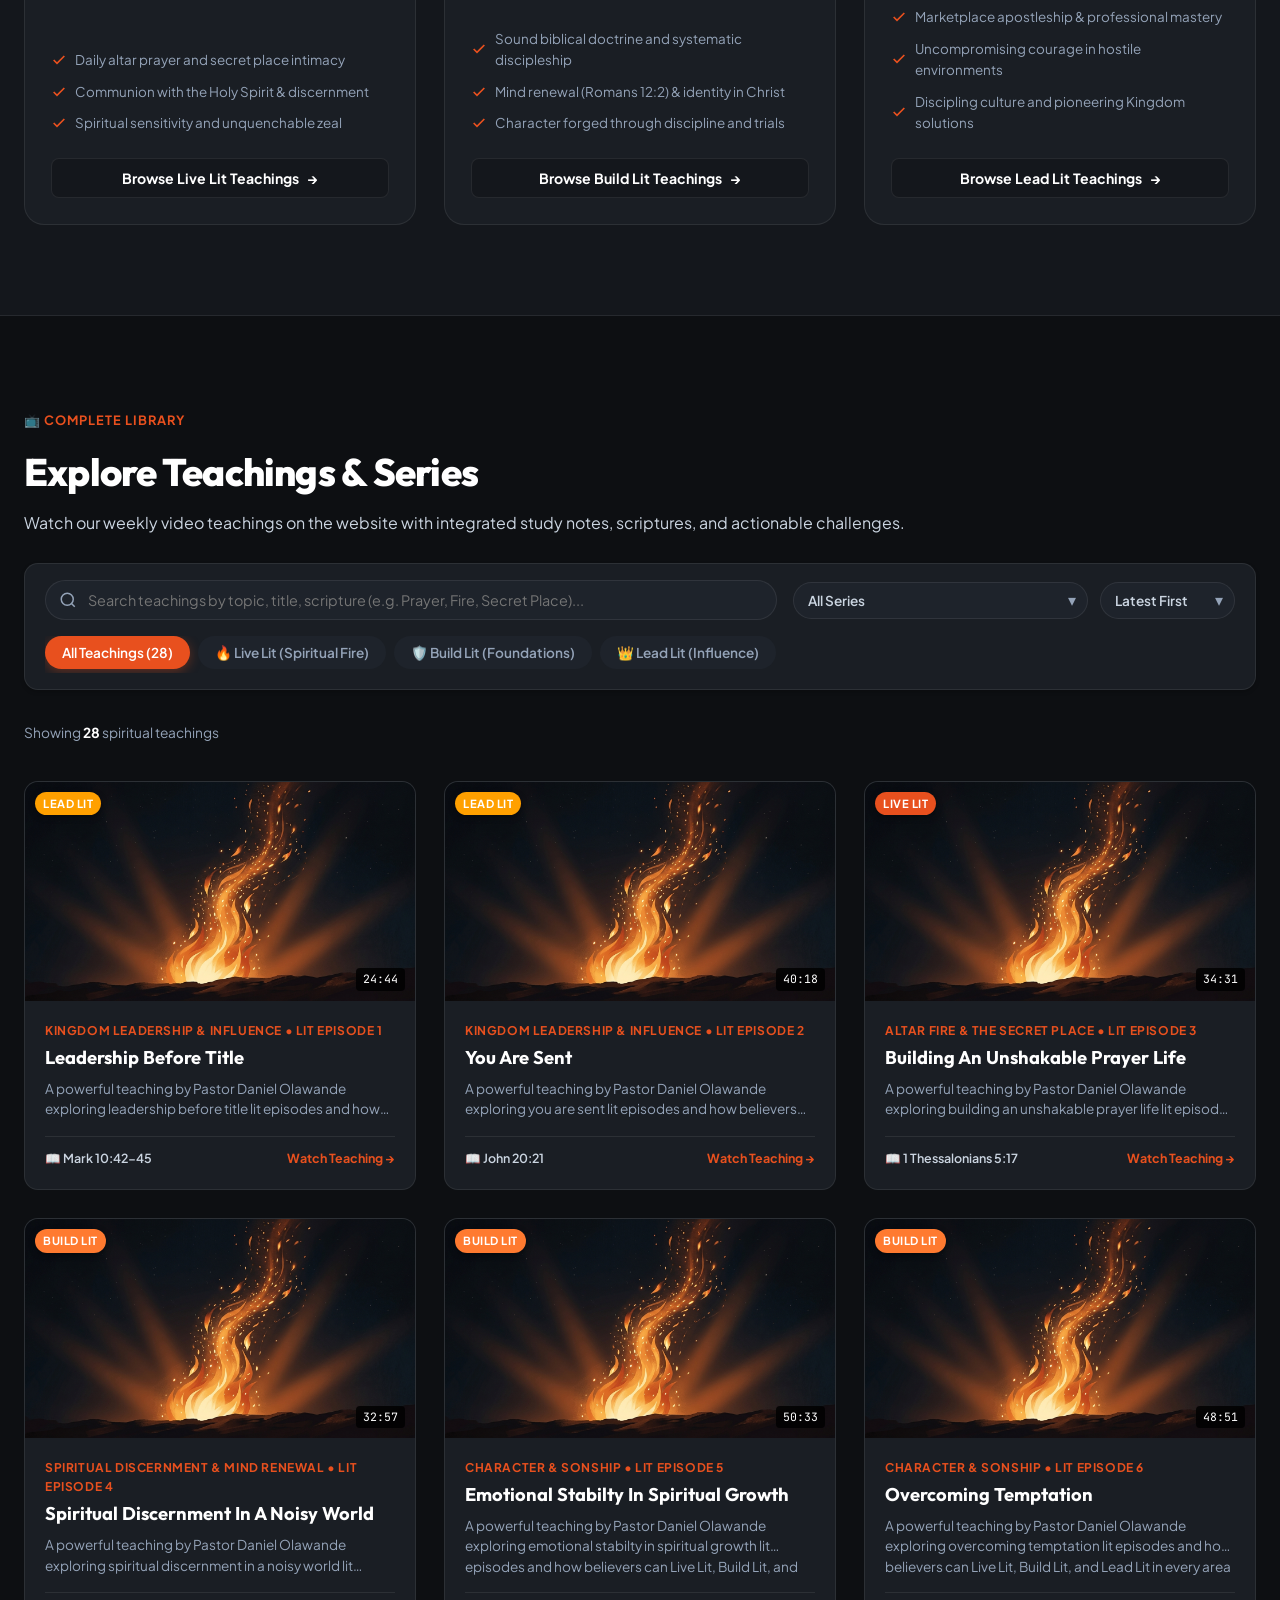
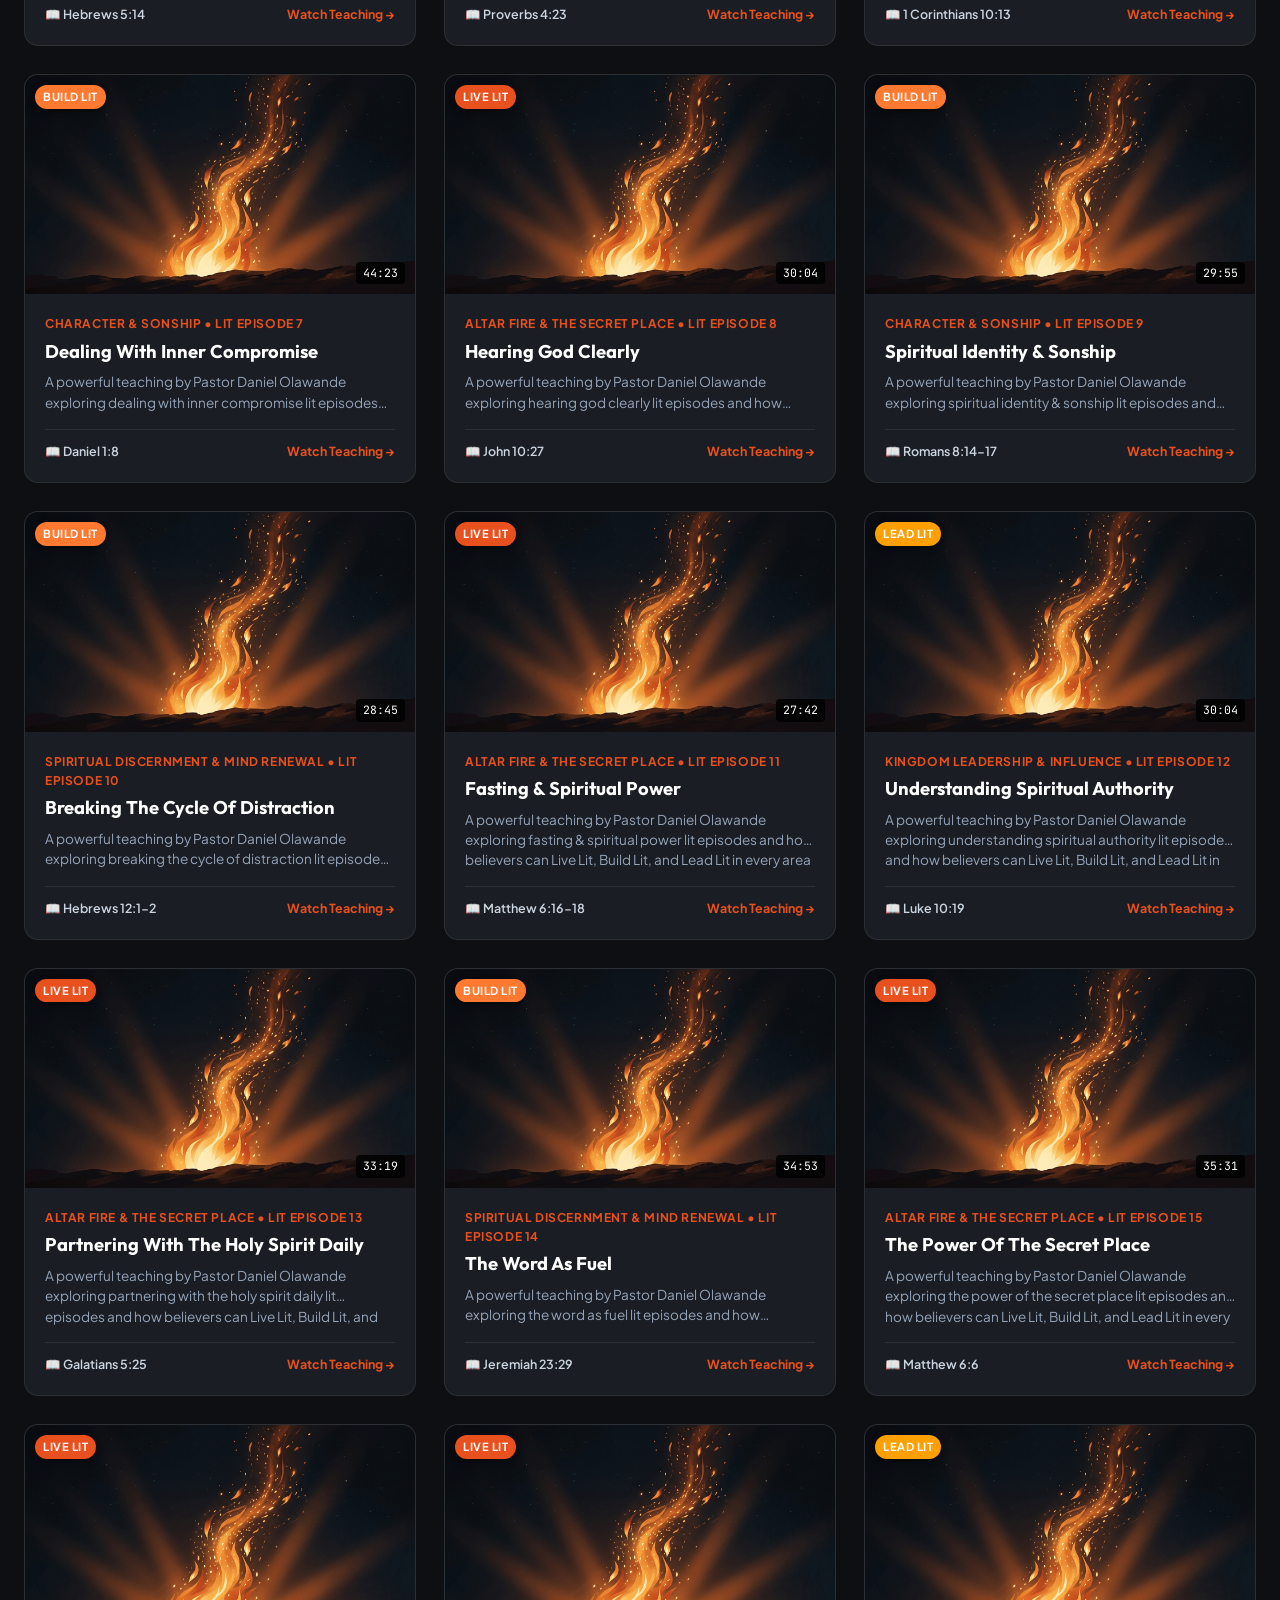
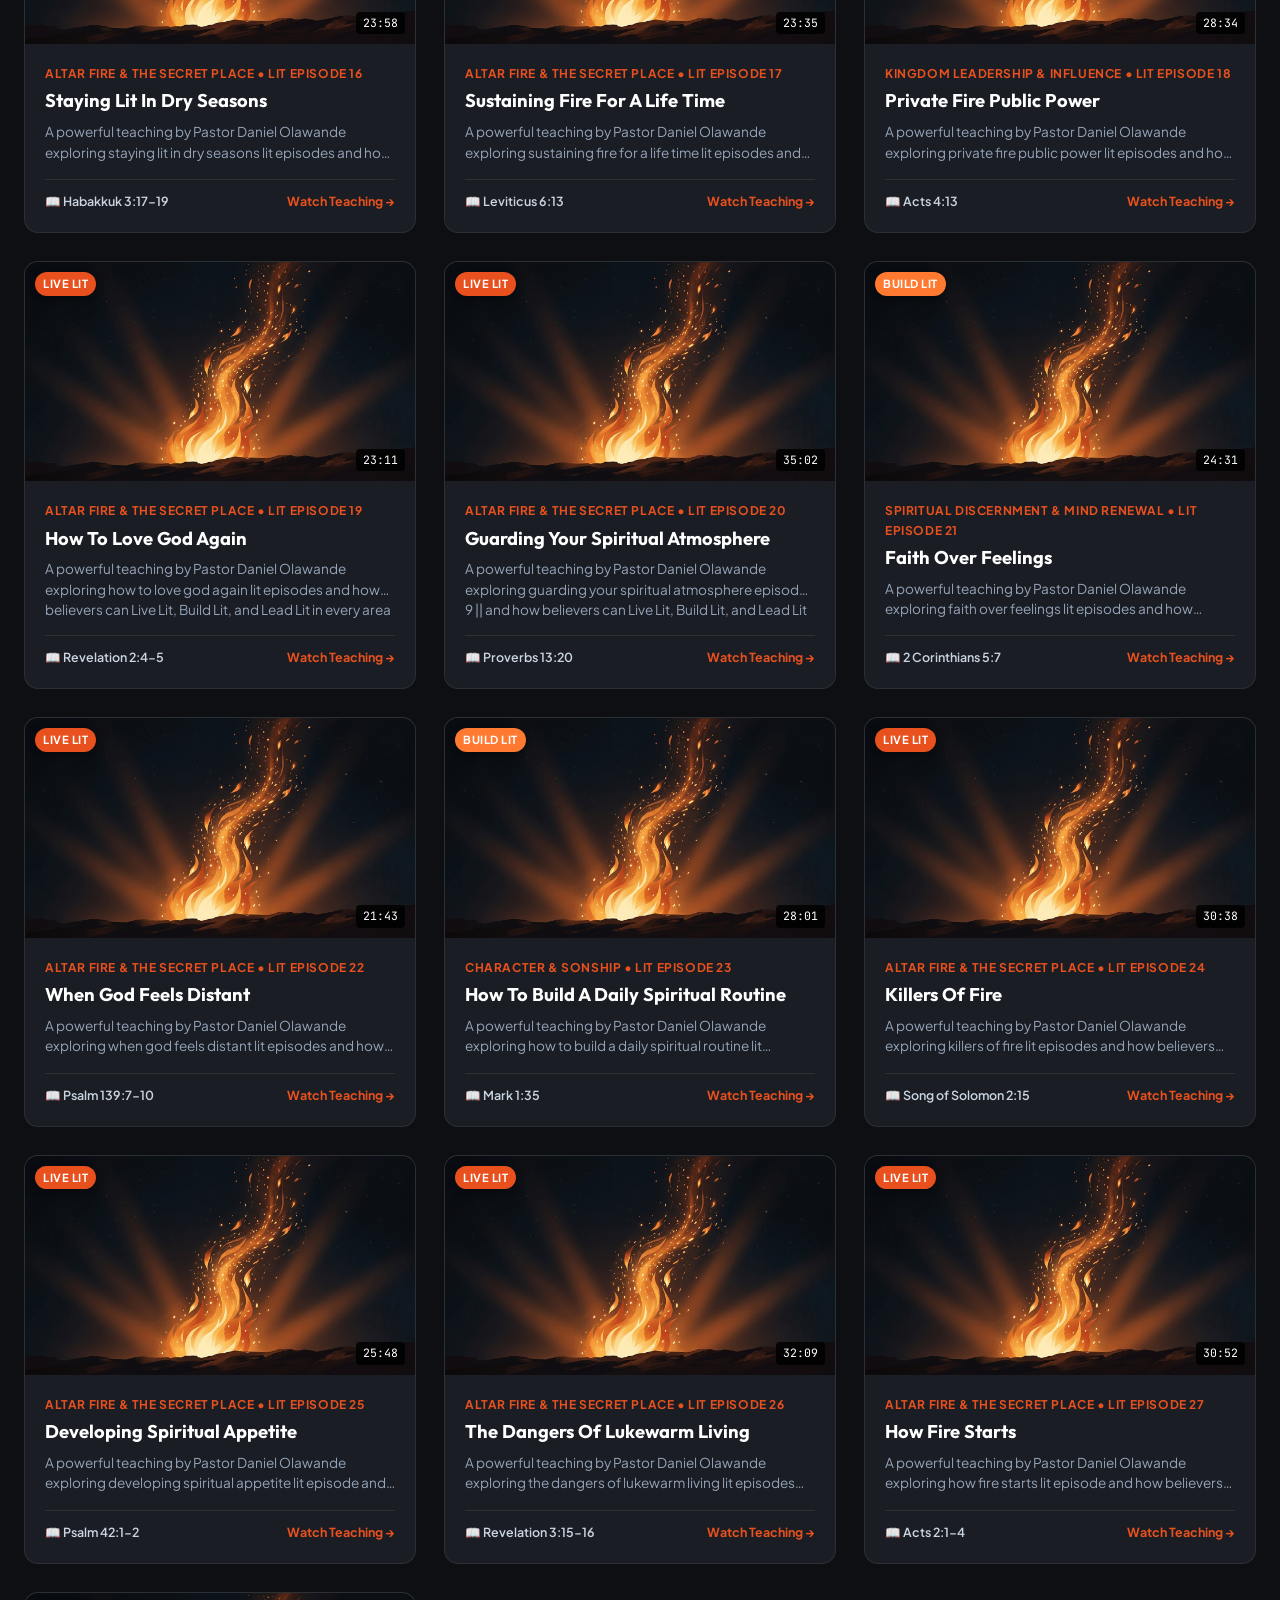
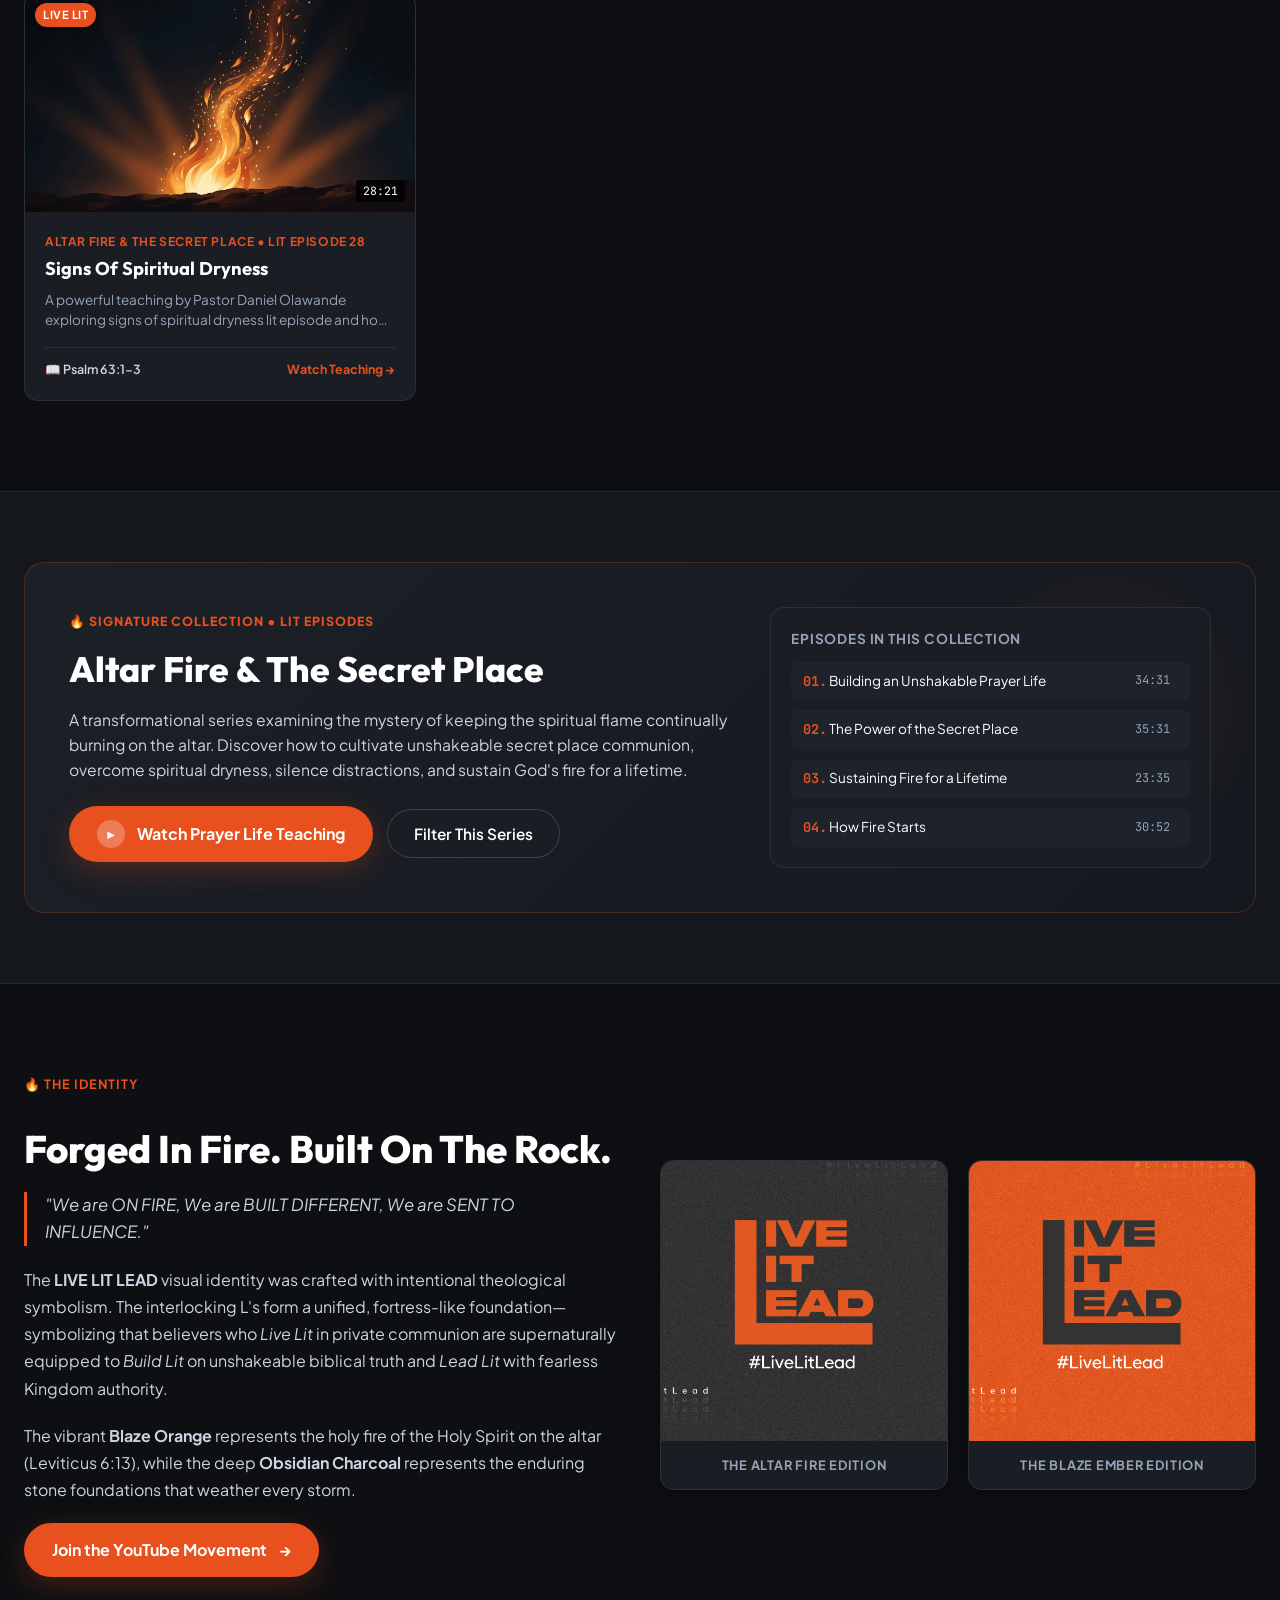
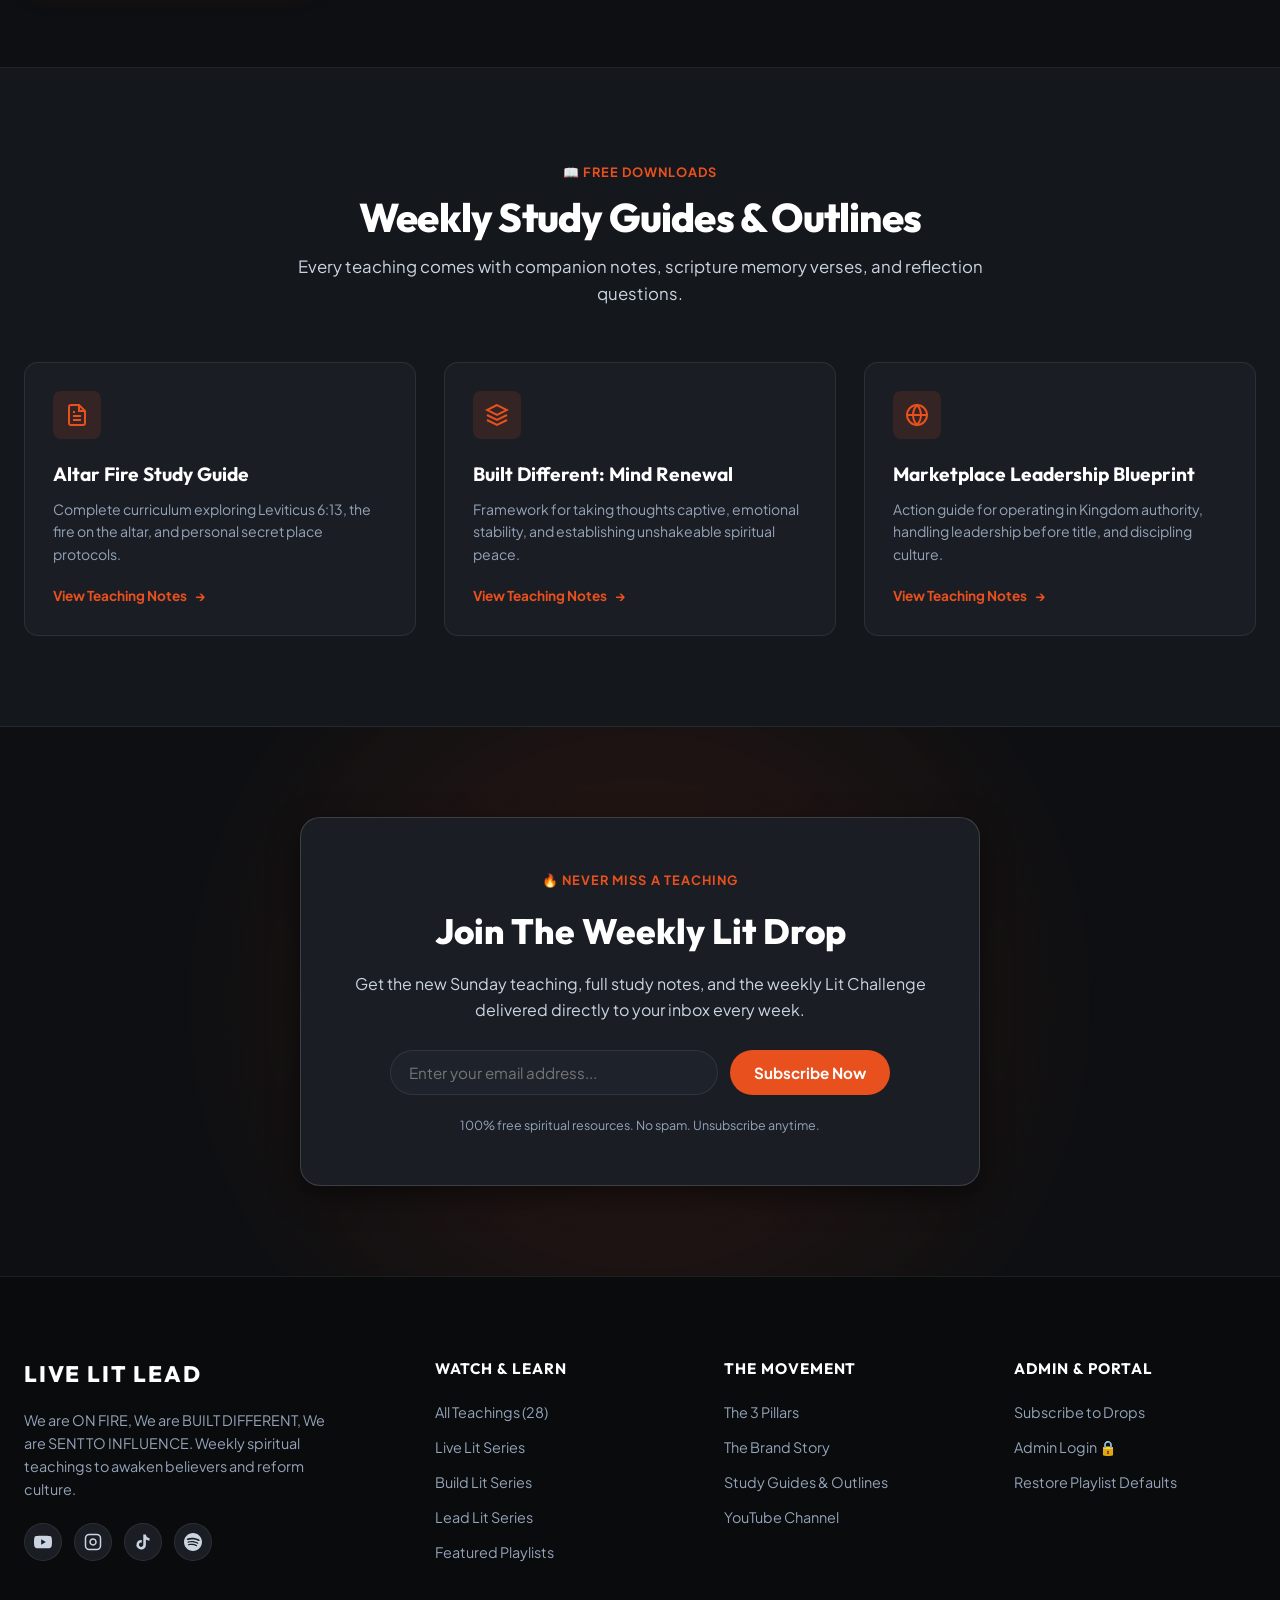
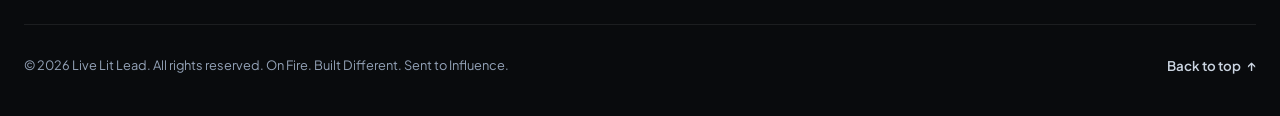
==== commit 77ce22bc: "Remove Weekly Spiritual Teachings on YouTube hero badge" ====
--- a/index.html
+++ b/index.html
@@ -166,11 +166,6 @@
 
       <!-- Left Column: Manifesto & Call to Action -->
       <div class="hero-content">
-        <div class="hero-badge">
-          <span class="pulse-dot"></span>
-          <span>Weekly Spiritual Teachings on YouTube</span>
-        </div>
-
         <h1 class="hero-headline">
           <span class="text-gradient-orange">WE ARE ON FIRE.</span>
           <span class="text-white">WE ARE BUILT DIFFERENT.</span>
@@ -179,7 +174,8 @@
 
         <p class="hero-subtitle">
           Welcome to <strong>LIVE LIT LEAD</strong>. We release weekly teachings designed to make you grow spiritually.
-          Discover how to <strong>Live Lit</strong> daily, <strong>Build Lit</strong> intentionally, and <strong>Lead Lit</strong> boldly.
+          Discover how to <strong>Live Lit</strong> daily, <strong>Build Lit</strong> intentionally, and <strong>Lead
+            Lit</strong> boldly.
         </p>
 
         <div class="hero-ctas">
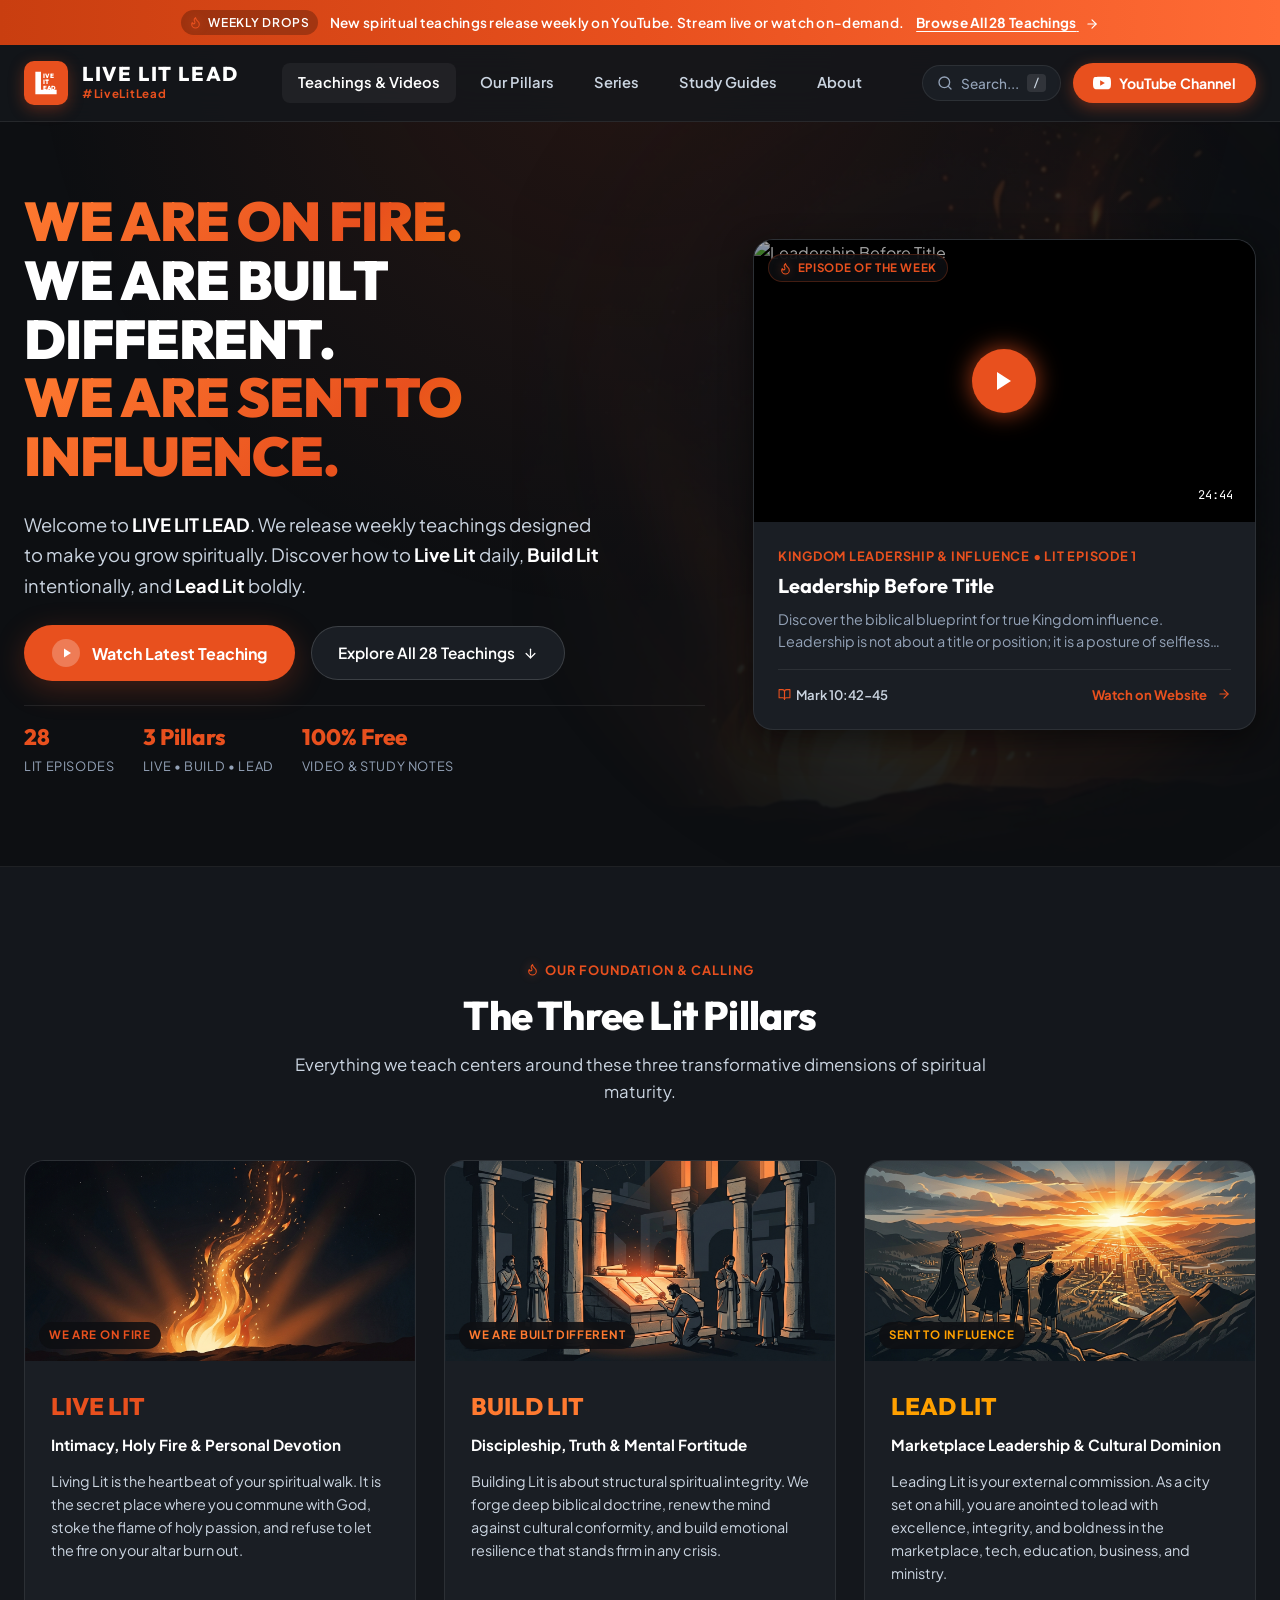
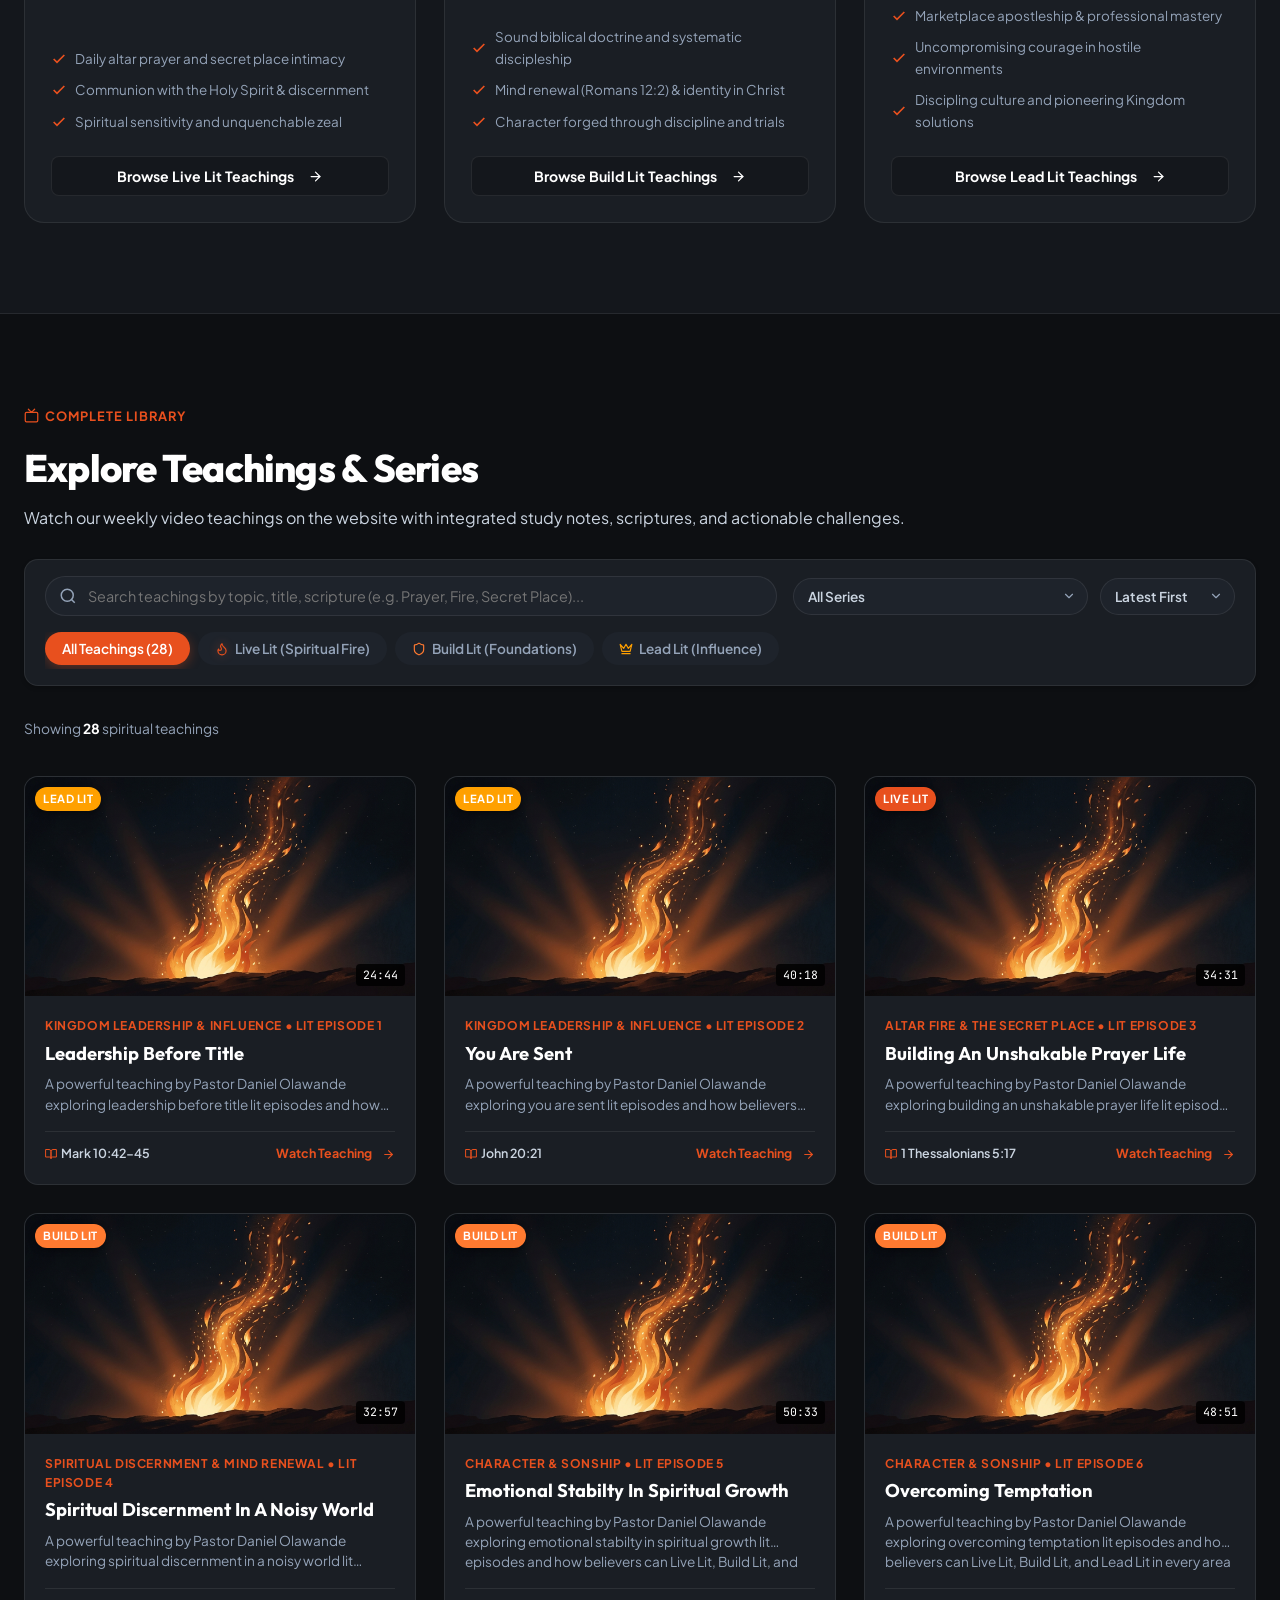
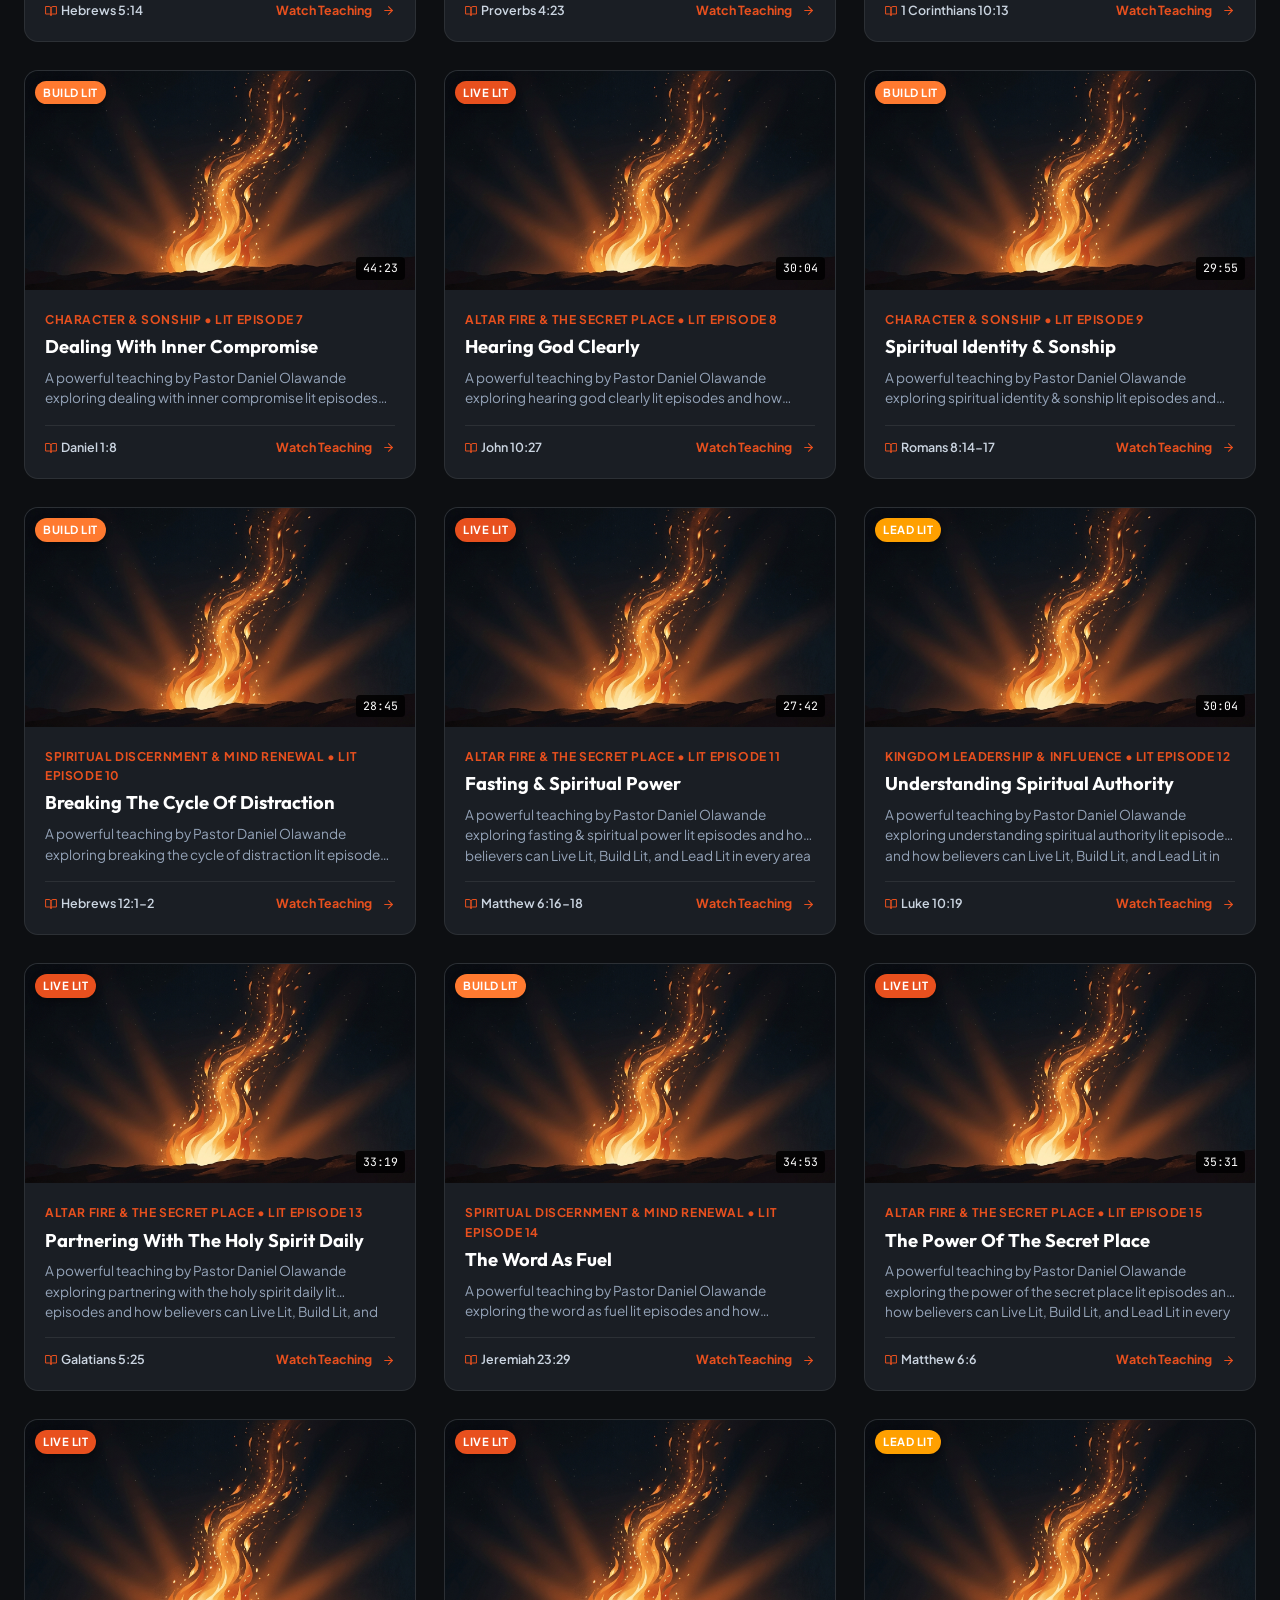
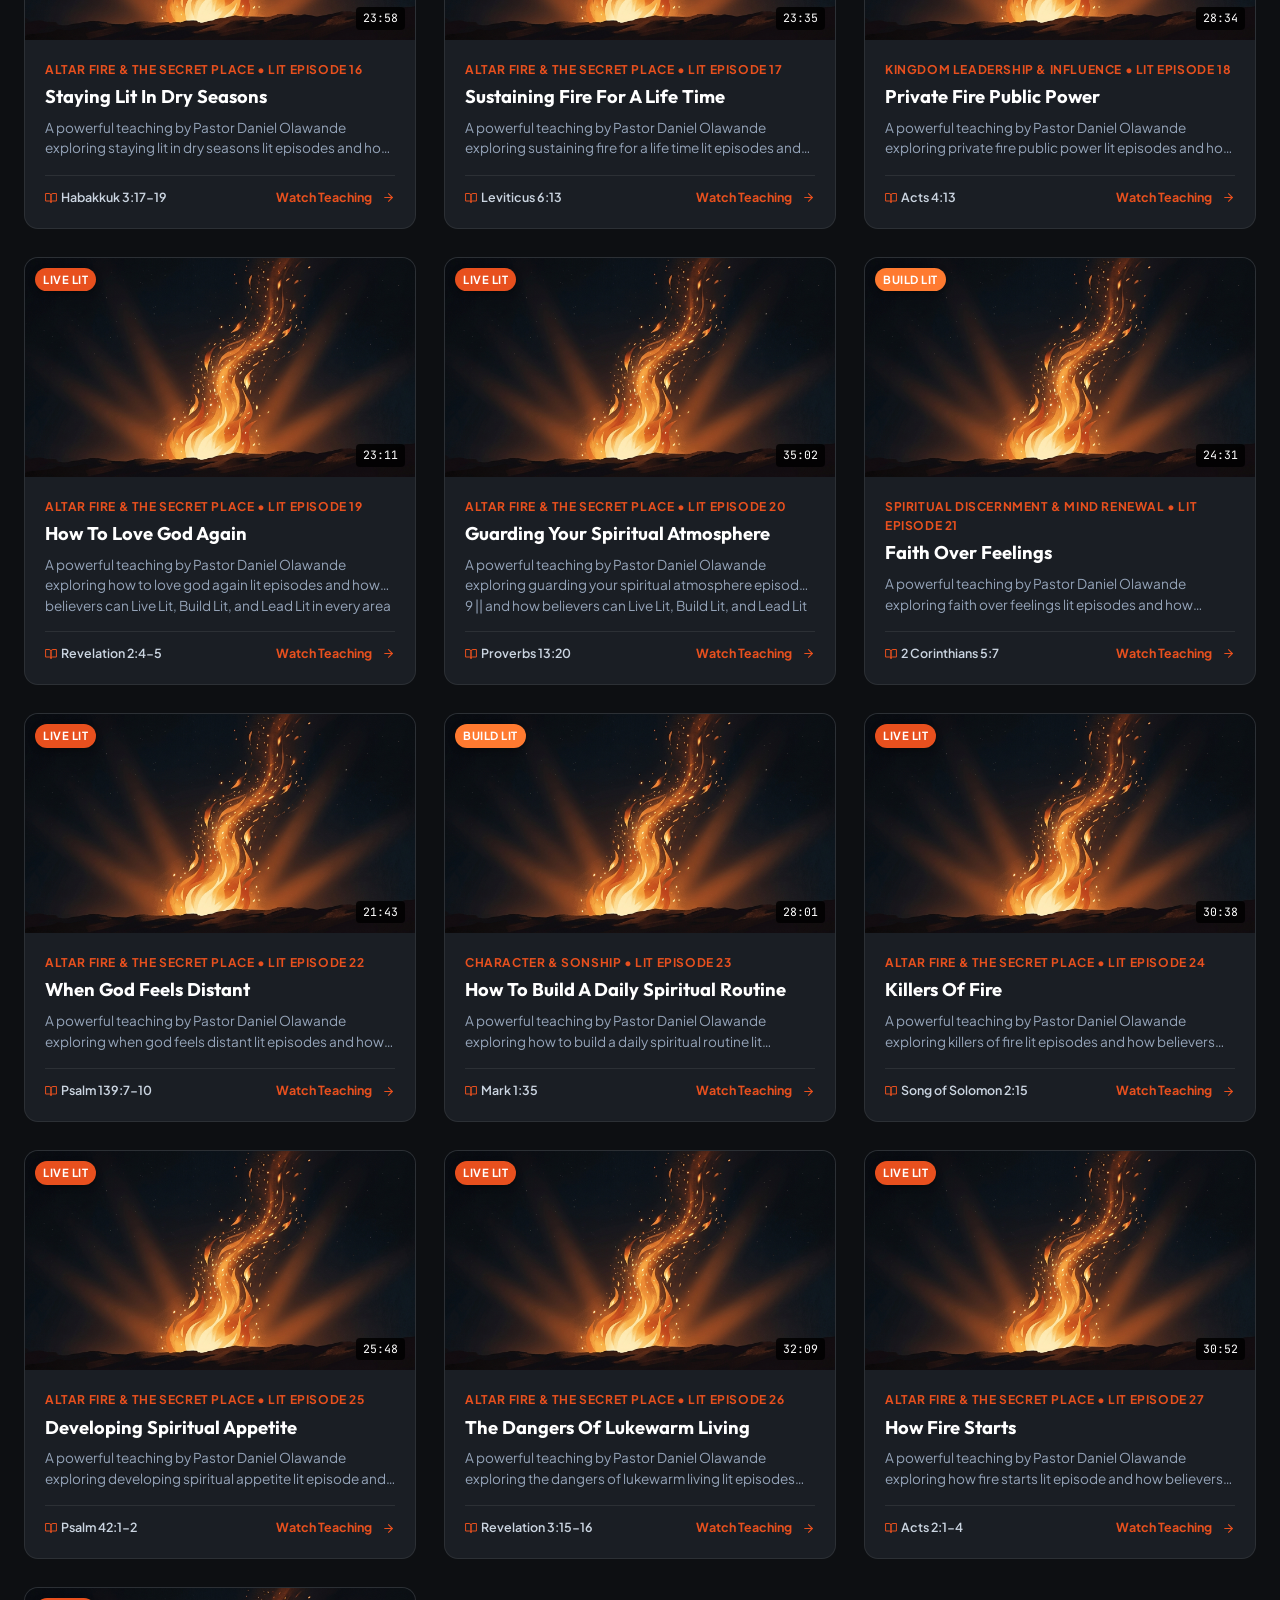
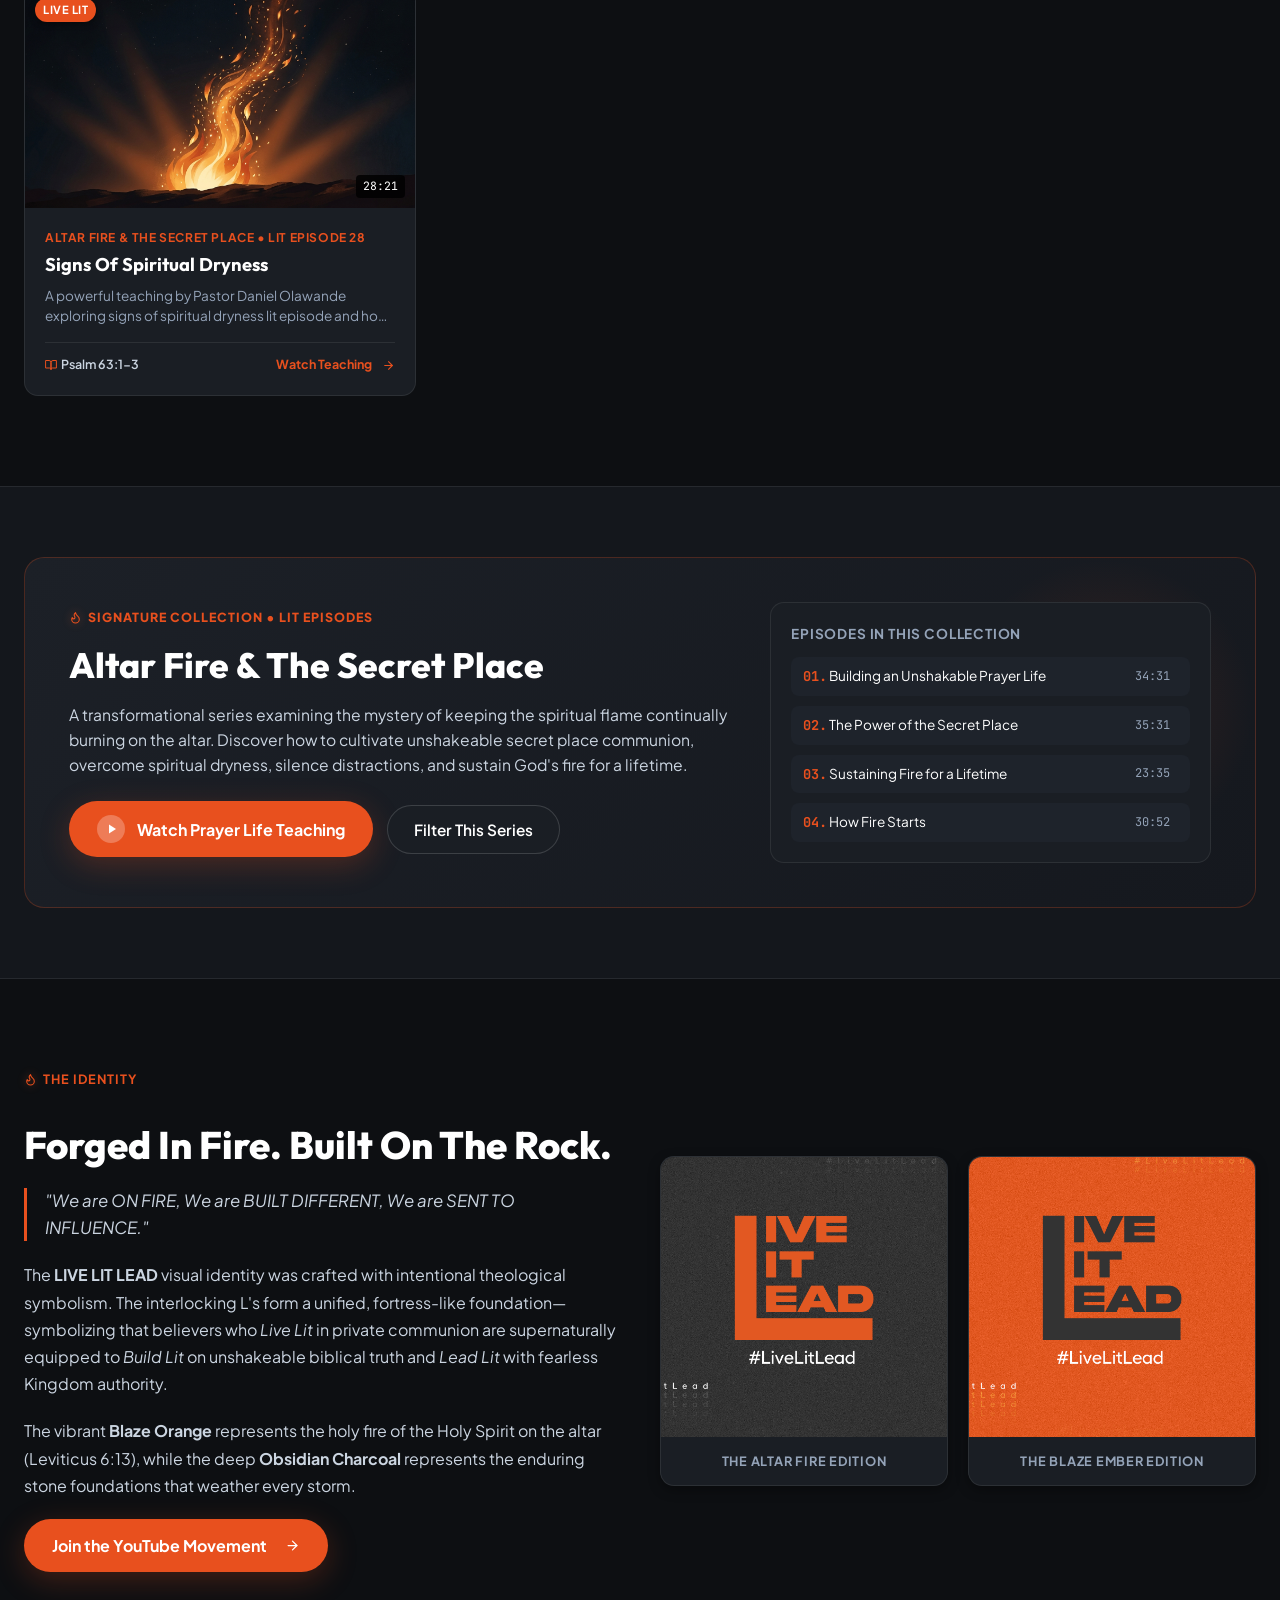
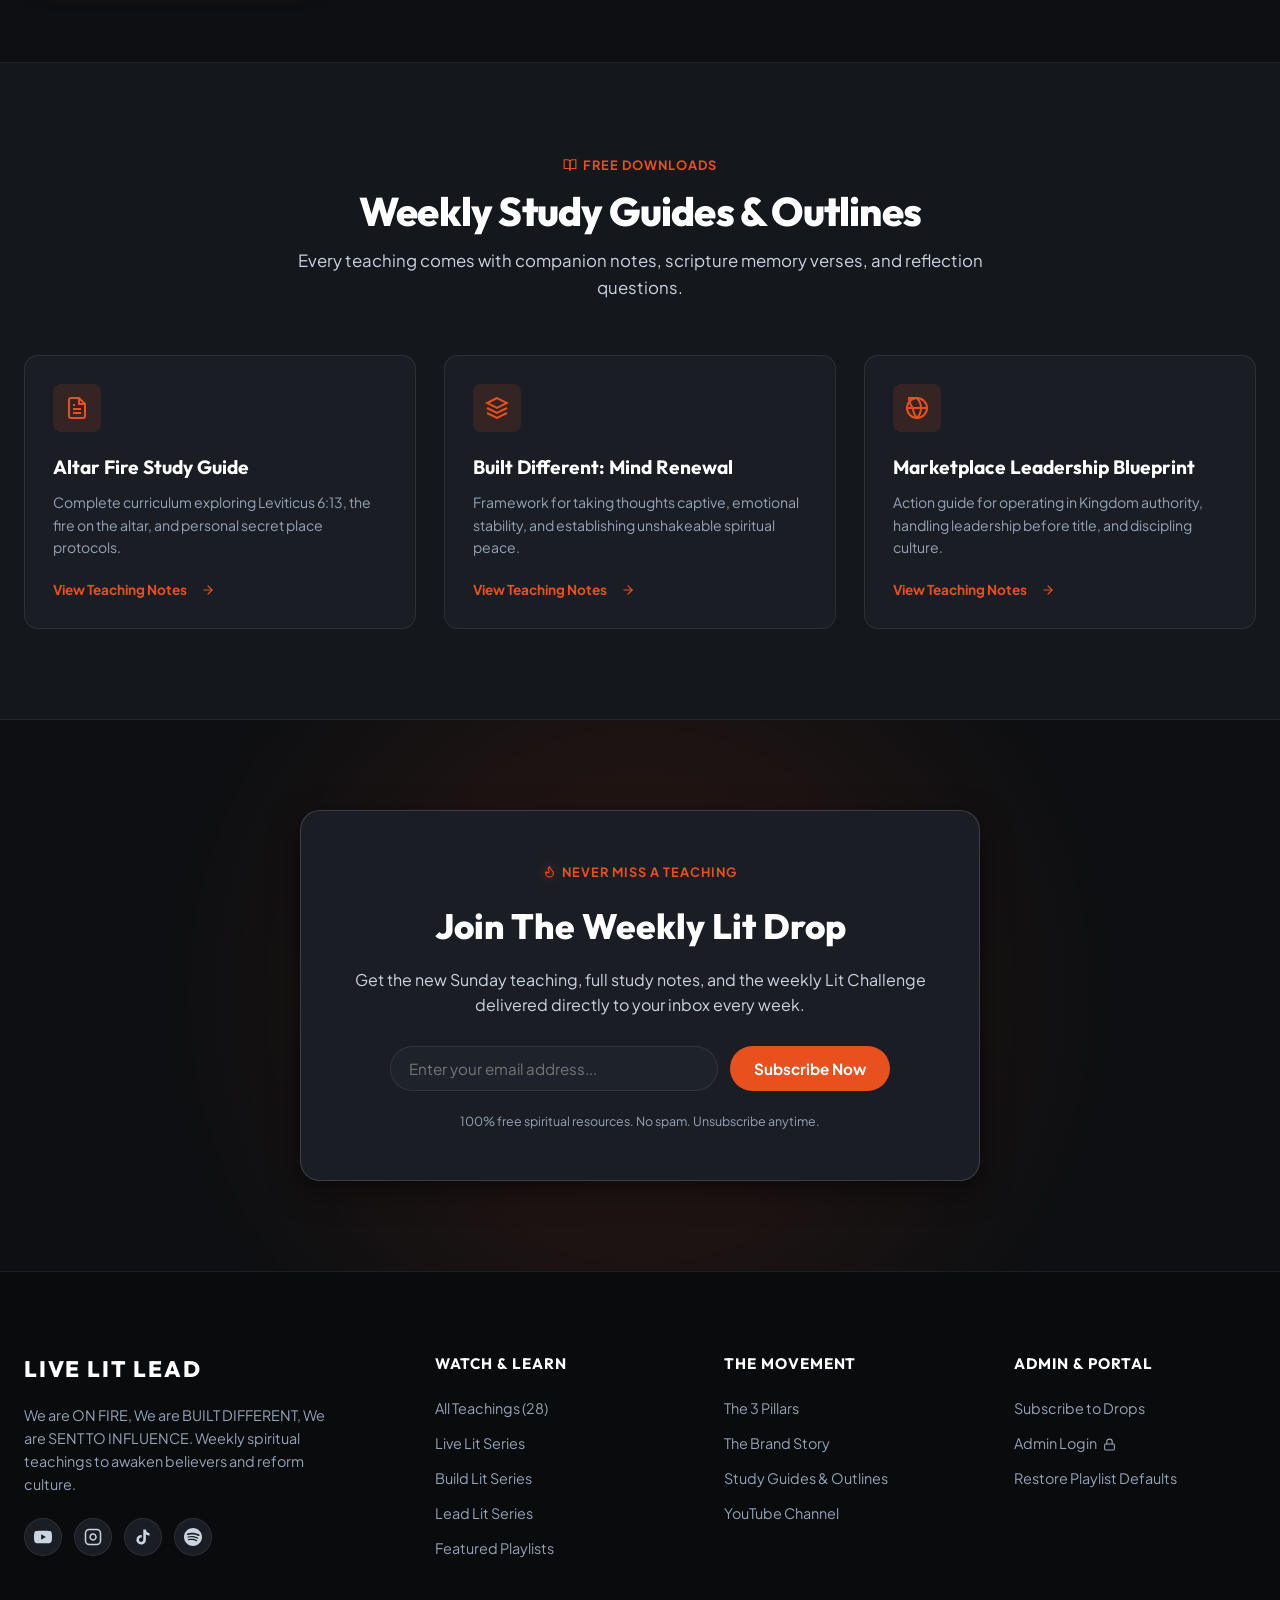
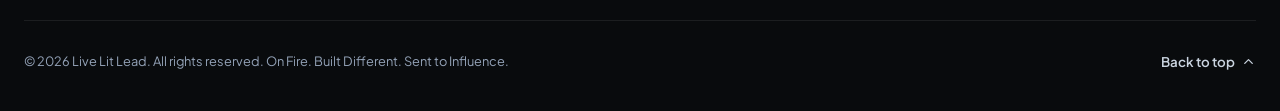
==== commit 0616328f: "Convert all icons and emojis to modern accessible Lucide SVG icons" ====
--- a/index.html
+++ b/index.html
@@ -28,10 +28,15 @@
   <!-- Top Announcement Bar -->
   <div class="announcement-bar">
     <div class="announcement-inner">
-      <span class="badge-fire">🔥 Weekly Drops</span>
-      <span class="announcement-text">New spiritual teachings release weekly on YouTube. Stream live or watch
-        on-demand.</span>
-      <a href="#videos" id="topWatchLink" class="announcement-link">Browse All 28 Teachings &rarr;</a>
+      <span class="badge-fire">
+        <svg class="icon icon-fire" width="13" height="13" viewBox="0 0 24 24" fill="none" stroke="currentColor" stroke-width="2" stroke-linecap="round" stroke-linejoin="round" aria-hidden="true"><path d="M8.5 14.5A2.5 2.5 0 0 0 11 12c0-1.38-.5-2-1-3-1.072-2.143-.224-4.054 2-6 .5 2.5 2 4.9 4 6.5 2 1.6 3 3.5 3 5.5a7 7 0 1 1-14 0c0-1.153.433-2.294 1-3a2.5 2.5 0 0 0 2.5 2.5z"/></svg>
+        <span>Weekly Drops</span>
+      </span>
+      <span class="announcement-text">New spiritual teachings release weekly on YouTube. Stream live or watch on-demand.</span>
+      <a href="#videos" id="topWatchLink" class="announcement-link">
+        <span>Browse All 28 Teachings</span>
+        <svg class="icon icon-right" width="14" height="14" viewBox="0 0 24 24" fill="none" stroke="currentColor" stroke-width="2" stroke-linecap="round" stroke-linejoin="round" aria-hidden="true"><path d="M5 12h14"/><path d="m12 5 7 7-7 7"/></svg>
+      </a>
     </div>
   </div>
 
@@ -138,11 +143,26 @@
         </button>
       </div>
       <ul class="mobile-nav-list">
-        <li><a href="#videos" class="mobile-nav-item">🔥 Teachings & Videos</a></li>
-        <li><a href="#pillars" class="mobile-nav-item">🛡️ Our Pillars</a></li>
-        <li><a href="#series" class="mobile-nav-item">📚 Series</a></li>
-        <li><a href="#resources" class="mobile-nav-item">📖 Study Guides</a></li>
-        <li><a href="#about" class="mobile-nav-item">✨ About</a></li>
+        <li><a href="#videos" class="mobile-nav-item">
+          <svg class="icon icon-fire" width="18" height="18" viewBox="0 0 24 24" fill="none" stroke="currentColor" stroke-width="2" stroke-linecap="round" stroke-linejoin="round" aria-hidden="true"><path d="M8.5 14.5A2.5 2.5 0 0 0 11 12c0-1.38-.5-2-1-3-1.072-2.143-.224-4.054 2-6 .5 2.5 2 4.9 4 6.5 2 1.6 3 3.5 3 5.5a7 7 0 1 1-14 0c0-1.153.433-2.294 1-3a2.5 2.5 0 0 0 2.5 2.5z"/></svg>
+          <span>Teachings & Videos</span>
+        </a></li>
+        <li><a href="#pillars" class="mobile-nav-item">
+          <svg class="icon icon-shield" width="18" height="18" viewBox="0 0 24 24" fill="none" stroke="currentColor" stroke-width="2" stroke-linecap="round" stroke-linejoin="round" aria-hidden="true"><path d="M20 13c0 5-3.5 7.5-7.66 8.95a1 1 0 0 1-.67-.01C7.5 20.5 4 18 4 13V6a1 1 0 0 1 1-1c2 0 4.5-1.2 6.24-2.72a1.17 1.17 0 0 1 1.52 0C14.51 3.81 17 5 19 5a1 1 0 0 1 1 1z"/></svg>
+          <span>Our Pillars</span>
+        </a></li>
+        <li><a href="#series" class="mobile-nav-item">
+          <svg class="icon" width="18" height="18" viewBox="0 0 24 24" fill="none" stroke="currentColor" stroke-width="2" stroke-linecap="round" stroke-linejoin="round" aria-hidden="true"><path d="m16 6 4 14"/><path d="M12 6v14"/><path d="M8 8v12"/><path d="M4 4v16"/></svg>
+          <span>Series</span>
+        </a></li>
+        <li><a href="#resources" class="mobile-nav-item">
+          <svg class="icon icon-book" width="18" height="18" viewBox="0 0 24 24" fill="none" stroke="currentColor" stroke-width="2" stroke-linecap="round" stroke-linejoin="round" aria-hidden="true"><path d="M2 3h6a4 4 0 0 1 4 4v14a3 3 0 0 0-3-3H2z"/><path d="M22 3h-6a4 4 0 0 0-4 4v14a3 3 0 0 1 3-3h7z"/></svg>
+          <span>Study Guides</span>
+        </a></li>
+        <li><a href="#about" class="mobile-nav-item">
+          <svg class="icon" width="18" height="18" viewBox="0 0 24 24" fill="none" stroke="currentColor" stroke-width="2" stroke-linecap="round" stroke-linejoin="round" aria-hidden="true"><path d="m12 3-1.912 5.813a2 2 0 0 1-1.275 1.275L3 12l5.813 1.912a2 2 0 0 1 1.275 1.275L12 21l1.912-5.813a2 2 0 0 1 1.275-1.275L21 12l-5.813-1.912a2 2 0 0 1-1.275-1.275L12 3Z"/><path d="M5 3v4"/><path d="M19 17v4"/><path d="M3 5h4"/><path d="M17 19h4"/></svg>
+          <span>About</span>
+        </a></li>
       </ul>
       <div class="mobile-nav-actions">
         <a href="https://www.youtube.com/watch?v=moUvlAkEhxg&list=PL0zut06BhfP_9r3hhY8JXAyug6ENy9IFE" target="_blank"
@@ -180,12 +200,14 @@
 
         <div class="hero-ctas">
           <button class="btn-primary-play" id="heroPlayBtn" data-video-id="lll-yt-001">
-            <span class="play-circle">&#9658;</span>
+            <span class="play-circle">
+              <svg width="12" height="12" viewBox="0 0 24 24" fill="currentColor" stroke="none" aria-hidden="true"><polygon points="6 3 20 12 6 21 6 3"/></svg>
+            </span>
             <span>Watch Latest Teaching</span>
           </button>
           <a href="#videos" class="btn-secondary">
             <span>Explore All 28 Teachings</span>
-            <span>&darr;</span>
+            <svg class="icon icon-arrow-down" width="15" height="15" viewBox="0 0 24 24" fill="none" stroke="currentColor" stroke-width="2.5" stroke-linecap="round" stroke-linejoin="round" aria-hidden="true"><path d="M12 5v14"/><path d="m19 12-7 7-7-7"/></svg>
           </a>
         </div>
 
@@ -212,7 +234,10 @@
           <div class="spotlight-media">
             <img src="https://img.youtube.com/vi/moUvlAkEhxg/hqdefault.jpg" alt="Leadership Before Title"
               id="heroSpotlightImg">
-            <div class="spotlight-badge">🔥 EPISODE OF THE WEEK</div>
+            <div class="spotlight-badge">
+              <svg class="icon icon-fire" width="13" height="13" viewBox="0 0 24 24" fill="none" stroke="currentColor" stroke-width="2" stroke-linecap="round" stroke-linejoin="round" aria-hidden="true"><path d="M8.5 14.5A2.5 2.5 0 0 0 11 12c0-1.38-.5-2-1-3-1.072-2.143-.224-4.054 2-6 .5 2.5 2 4.9 4 6.5 2 1.6 3 3.5 3 5.5a7 7 0 1 1-14 0c0-1.153.433-2.294 1-3a2.5 2.5 0 0 0 2.5 2.5z"/></svg>
+              <span>EPISODE OF THE WEEK</span>
+            </div>
             <div class="spotlight-duration">24:44</div>
             <div class="spotlight-play-overlay">
               <div class="play-button-glow">
@@ -228,8 +253,14 @@
             <p class="spotlight-desc">Discover the biblical blueprint for true Kingdom influence. Leadership is not
               about a title or position; it is a posture of selfless service, submission, and divine authority.</p>
             <div class="spotlight-footer">
-              <span class="scripture-chip">📖 Mark 10:42-45</span>
-              <span style="color: var(--brand-orange); font-weight: 700;">Watch on Website &rarr;</span>
+              <span class="scripture-chip">
+                <svg class="icon icon-book" width="13" height="13" viewBox="0 0 24 24" fill="none" stroke="currentColor" stroke-width="2" stroke-linecap="round" stroke-linejoin="round" aria-hidden="true"><path d="M2 3h6a4 4 0 0 1 4 4v14a3 3 0 0 0-3-3H2z"/><path d="M22 3h-6a4 4 0 0 0-4 4v14a3 3 0 0 1 3-3h7z"/></svg>
+                <span>Mark 10:42-45</span>
+              </span>
+              <span style="color: var(--brand-orange); font-weight: 700; display: inline-flex; align-items: center; gap: 4px;">
+                <span>Watch on Website</span>
+                <svg class="icon icon-right" width="14" height="14" viewBox="0 0 24 24" fill="none" stroke="currentColor" stroke-width="2" stroke-linecap="round" stroke-linejoin="round" aria-hidden="true"><path d="M5 12h14"/><path d="m12 5 7 7-7 7"/></svg>
+              </span>
             </div>
           </div>
         </div>
@@ -245,7 +276,10 @@
     <div class="container">
 
       <div class="section-header">
-        <div class="section-badge">🔥 Our Foundation & Calling</div>
+        <div class="section-badge">
+          <svg class="icon icon-fire" width="13" height="13" viewBox="0 0 24 24" fill="none" stroke="currentColor" stroke-width="2" stroke-linecap="round" stroke-linejoin="round" aria-hidden="true"><path d="M8.5 14.5A2.5 2.5 0 0 0 11 12c0-1.38-.5-2-1-3-1.072-2.143-.224-4.054 2-6 .5 2.5 2 4.9 4 6.5 2 1.6 3 3.5 3 5.5a7 7 0 1 1-14 0c0-1.153.433-2.294 1-3a2.5 2.5 0 0 0 2.5 2.5z"/></svg>
+          <span>Our Foundation & Calling</span>
+        </div>
         <h2 class="section-title">The Three Lit Pillars</h2>
         <p class="section-subtitle">Everything we teach centers around these three transformative dimensions of
           spiritual maturity.</p>
@@ -290,7 +324,7 @@
             </ul>
             <button class="btn-pillar-filter" data-pillar-filter="live-lit">
               <span>Browse Live Lit Teachings</span>
-              <span>&rarr;</span>
+              <svg class="icon icon-right" width="15" height="15" viewBox="0 0 24 24" fill="none" stroke="currentColor" stroke-width="2" stroke-linecap="round" stroke-linejoin="round" aria-hidden="true"><path d="M5 12h14"/><path d="m12 5 7 7-7 7"/></svg>
             </button>
           </div>
         </div>
@@ -332,7 +366,7 @@
             </ul>
             <button class="btn-pillar-filter" data-pillar-filter="build-lit">
               <span>Browse Build Lit Teachings</span>
-              <span>&rarr;</span>
+              <svg class="icon icon-right" width="15" height="15" viewBox="0 0 24 24" fill="none" stroke="currentColor" stroke-width="2" stroke-linecap="round" stroke-linejoin="round" aria-hidden="true"><path d="M5 12h14"/><path d="m12 5 7 7-7 7"/></svg>
             </button>
           </div>
         </div>
@@ -374,7 +408,7 @@
             </ul>
             <button class="btn-pillar-filter" data-pillar-filter="lead-lit">
               <span>Browse Lead Lit Teachings</span>
-              <span>&rarr;</span>
+              <svg class="icon icon-right" width="15" height="15" viewBox="0 0 24 24" fill="none" stroke="currentColor" stroke-width="2" stroke-linecap="round" stroke-linejoin="round" aria-hidden="true"><path d="M5 12h14"/><path d="m12 5 7 7-7 7"/></svg>
             </button>
           </div>
         </div>
@@ -394,7 +428,10 @@
       <div class="explorer-header">
         <div class="explorer-title-row">
           <div class="explorer-headings">
-            <div class="section-badge">📺 Complete Library</div>
+            <div class="section-badge">
+              <svg class="icon" width="15" height="15" viewBox="0 0 24 24" fill="none" stroke="currentColor" stroke-width="2" stroke-linecap="round" stroke-linejoin="round" aria-hidden="true"><rect width="20" height="15" x="2" y="7" rx="2" ry="2"/><polyline points="17 2 12 7 7 2"/></svg>
+              <span>Complete Library</span>
+            </div>
             <h2>Explore Teachings & Series</h2>
             <p>Watch our weekly video teachings on the website with integrated study notes, scriptures, and actionable
               challenges.</p>
@@ -413,7 +450,9 @@
               </svg>
               <input type="text" id="videoSearchInput" class="search-input"
                 placeholder="Search teachings by topic, title, scripture (e.g. Prayer, Fire, Secret Place)...">
-              <button class="search-clear" id="searchClearBtn" title="Clear search">&times;</button>
+              <button class="search-clear" id="searchClearBtn" title="Clear search" aria-label="Clear search">
+                <svg class="icon icon-close" width="14" height="14" viewBox="0 0 24 24" fill="none" stroke="currentColor" stroke-width="2.5" stroke-linecap="round" stroke-linejoin="round" aria-hidden="true"><path d="M18 6 6 18"/><path d="m6 6 12 12"/></svg>
+              </button>
             </div>
 
             <!-- Series & Sort Controls -->
@@ -427,7 +466,9 @@
                   <option value="Character & Sonship">Character & Sonship</option>
                   <option value="Spiritual Discernment & Mind Renewal">Spiritual Discernment & Mind Renewal</option>
                 </select>
-                <span class="select-arrow">&#9662;</span>
+                <span class="select-arrow" aria-hidden="true">
+                  <svg class="icon icon-chevron-down" width="14" height="14" viewBox="0 0 24 24" fill="none" stroke="currentColor" stroke-width="2.5" stroke-linecap="round" stroke-linejoin="round"><path d="m6 9 6 6 6-6"/></svg>
+                </span>
               </div>
 
               <!-- Sort dropdown -->
@@ -437,7 +478,9 @@
                   <option value="popular">Most Viewed</option>
                   <option value="duration">Longest</option>
                 </select>
-                <span class="select-arrow">&#9662;</span>
+                <span class="select-arrow" aria-hidden="true">
+                  <svg class="icon icon-chevron-down" width="14" height="14" viewBox="0 0 24 24" fill="none" stroke="currentColor" stroke-width="2.5" stroke-linecap="round" stroke-linejoin="round"><path d="m6 9 6 6 6-6"/></svg>
+                </span>
               </div>
             </div>
           </div>
@@ -445,9 +488,18 @@
           <!-- Pillar category pills (BibleProject navigation pattern) -->
           <div class="pillar-tabs" id="pillarTabs">
             <button class="pillar-tab-btn active" data-pillar="all">All Teachings (28)</button>
-            <button class="pillar-tab-btn" data-pillar="live-lit">🔥 Live Lit (Spiritual Fire)</button>
-            <button class="pillar-tab-btn" data-pillar="build-lit">🛡️ Build Lit (Foundations)</button>
-            <button class="pillar-tab-btn" data-pillar="lead-lit">👑 Lead Lit (Influence)</button>
+            <button class="pillar-tab-btn" data-pillar="live-lit">
+              <svg class="icon icon-fire" width="14" height="14" viewBox="0 0 24 24" fill="none" stroke="currentColor" stroke-width="2" stroke-linecap="round" stroke-linejoin="round" aria-hidden="true"><path d="M8.5 14.5A2.5 2.5 0 0 0 11 12c0-1.38-.5-2-1-3-1.072-2.143-.224-4.054 2-6 .5 2.5 2 4.9 4 6.5 2 1.6 3 3.5 3 5.5a7 7 0 1 1-14 0c0-1.153.433-2.294 1-3a2.5 2.5 0 0 0 2.5 2.5z"/></svg>
+              <span>Live Lit (Spiritual Fire)</span>
+            </button>
+            <button class="pillar-tab-btn" data-pillar="build-lit">
+              <svg class="icon icon-shield" width="14" height="14" viewBox="0 0 24 24" fill="none" stroke="currentColor" stroke-width="2" stroke-linecap="round" stroke-linejoin="round" aria-hidden="true"><path d="M20 13c0 5-3.5 7.5-7.66 8.95a1 1 0 0 1-.67-.01C7.5 20.5 4 18 4 13V6a1 1 0 0 1 1-1c2 0 4.5-1.2 6.24-2.72a1.17 1.17 0 0 1 1.52 0C14.51 3.81 17 5 19 5a1 1 0 0 1 1 1z"/></svg>
+              <span>Build Lit (Foundations)</span>
+            </button>
+            <button class="pillar-tab-btn" data-pillar="lead-lit">
+              <svg class="icon icon-crown" width="14" height="14" viewBox="0 0 24 24" fill="none" stroke="currentColor" stroke-width="2" stroke-linecap="round" stroke-linejoin="round" aria-hidden="true"><path d="m2 4 3 12h14l3-12-6 7-4-7-4 7-6-7zm3 16h14"/></svg>
+              <span>Lead Lit (Influence)</span>
+            </button>
           </div>
 
         </div>
@@ -482,7 +534,10 @@
       <div class="series-banner">
 
         <div class="series-info">
-          <div class="series-pill">🔥 Signature Collection • Lit Episodes</div>
+          <div class="series-pill">
+            <svg class="icon icon-fire" width="13" height="13" viewBox="0 0 24 24" fill="none" stroke="currentColor" stroke-width="2" stroke-linecap="round" stroke-linejoin="round" aria-hidden="true"><path d="M8.5 14.5A2.5 2.5 0 0 0 11 12c0-1.38-.5-2-1-3-1.072-2.143-.224-4.054 2-6 .5 2.5 2 4.9 4 6.5 2 1.6 3 3.5 3 5.5a7 7 0 1 1-14 0c0-1.153.433-2.294 1-3a2.5 2.5 0 0 0 2.5 2.5z"/></svg>
+            <span>Signature Collection • Lit Episodes</span>
+          </div>
           <h2 class="series-title">Altar Fire & The Secret Place</h2>
           <p class="series-desc">
             A transformational series examining the mystery of keeping the spiritual flame continually burning on the
@@ -491,7 +546,9 @@
           </p>
           <div class="series-actions">
             <button class="btn-primary-play" id="btnStartSeries" data-video-id="lll-yt-003">
-              <span class="play-circle">&#9658;</span>
+              <span class="play-circle">
+                <svg width="12" height="12" viewBox="0 0 24 24" fill="currentColor" stroke="none" aria-hidden="true"><polygon points="6 3 20 12 6 21 6 3"/></svg>
+              </span>
               <span>Watch Prayer Life Teaching</span>
             </button>
             <button class="btn-secondary" id="btnSeriesFilterJump">
@@ -546,7 +603,10 @@
       <div class="brand-grid">
 
         <div class="brand-story">
-          <div class="section-badge">🔥 The Identity</div>
+          <div class="section-badge">
+            <svg class="icon icon-fire" width="13" height="13" viewBox="0 0 24 24" fill="none" stroke="currentColor" stroke-width="2" stroke-linecap="round" stroke-linejoin="round" aria-hidden="true"><path d="M8.5 14.5A2.5 2.5 0 0 0 11 12c0-1.38-.5-2-1-3-1.072-2.143-.224-4.054 2-6 .5 2.5 2 4.9 4 6.5 2 1.6 3 3.5 3 5.5a7 7 0 1 1-14 0c0-1.153.433-2.294 1-3a2.5 2.5 0 0 0 2.5 2.5z"/></svg>
+            <span>The Identity</span>
+          </div>
           <h2>Forged In Fire. Built On The Rock.</h2>
           <div class="brand-quote-box">
             "We are ON FIRE, We are BUILT DIFFERENT, We are SENT TO INFLUENCE."
@@ -566,7 +626,7 @@
             <a href="https://www.youtube.com/watch?v=moUvlAkEhxg&list=PL0zut06BhfP_9r3hhY8JXAyug6ENy9IFE"
               target="_blank" rel="noopener noreferrer" class="btn-primary-play">
               <span>Join the YouTube Movement</span>
-              <span>&rarr;</span>
+              <svg class="icon icon-right" width="15" height="15" viewBox="0 0 24 24" fill="none" stroke="currentColor" stroke-width="2" stroke-linecap="round" stroke-linejoin="round" aria-hidden="true"><path d="M5 12h14"/><path d="m12 5 7 7-7 7"/></svg>
             </a>
           </div>
         </div>
@@ -595,7 +655,10 @@
     <div class="container">
 
       <div class="section-header">
-        <div class="section-badge">📖 Free Downloads</div>
+        <div class="section-badge">
+          <svg class="icon" width="14" height="14" viewBox="0 0 24 24" fill="none" stroke="currentColor" stroke-width="2" stroke-linecap="round" stroke-linejoin="round" aria-hidden="true"><path d="M2 3h6a4 4 0 0 1 4 4v14a3 3 0 0 0-3-3H2z"/><path d="M22 3h-6a4 4 0 0 0-4 4v14a3 3 0 0 1 3-3h7z"/></svg>
+          <span>Free Downloads</span>
+        </div>
         <h2 class="section-title">Weekly Study Guides & Outlines</h2>
         <p class="section-subtitle">Every teaching comes with companion notes, scripture memory verses, and reflection
           questions.</p>
@@ -619,7 +682,7 @@
           <a href="#videos" class="resource-download-link"
             onclick="window.LLLVideos && window.appOpenStudyGuide('lll-yt-003'); return false;">
             <span>View Teaching Notes</span>
-            <span>&rarr;</span>
+            <svg class="icon icon-right" width="14" height="14" viewBox="0 0 24 24" fill="none" stroke="currentColor" stroke-width="2" stroke-linecap="round" stroke-linejoin="round" aria-hidden="true"><path d="M5 12h14"/><path d="m12 5 7 7-7 7"/></svg>
           </a>
         </div>
 
@@ -635,7 +698,7 @@
           <a href="#videos" class="resource-download-link"
             onclick="window.LLLVideos && window.appOpenStudyGuide('lll-yt-005'); return false;">
             <span>View Teaching Notes</span>
-            <span>&rarr;</span>
+            <svg class="icon icon-right" width="14" height="14" viewBox="0 0 24 24" fill="none" stroke="currentColor" stroke-width="2" stroke-linecap="round" stroke-linejoin="round" aria-hidden="true"><path d="M5 12h14"/><path d="m12 5 7 7-7 7"/></svg>
           </a>
         </div>
 
@@ -644,7 +707,7 @@
             <svg width="24" height="24" viewBox="0 0 24 24" fill="none" stroke="currentColor" stroke-width="2">
               <circle cx="12" cy="12" r="10"></circle>
               <line x1="2" y1="12" x2="22" y2="12"></line>
-              <path d="M12 2a15.3 15.3 0 0 1 4 10 15.3 15.3 0 0 1-4 10 15.3 15.3 0 0 1-4-10 15.3 15.3 0 0 1 4-10z">
+              <path d="M12 2a15.3 15.3 0 0 1 4 10 15.3 15.3 0 0 1-4 10 15.3 15.3 0 0 1-4-10 15.3 15.3 0 0 1-4-10z">
               </path>
             </svg>
           </div>
@@ -654,7 +717,7 @@
           <a href="#videos" class="resource-download-link"
             onclick="window.LLLVideos && window.appOpenStudyGuide('lll-yt-001'); return false;">
             <span>View Teaching Notes</span>
-            <span>&rarr;</span>
+            <svg class="icon icon-right" width="14" height="14" viewBox="0 0 24 24" fill="none" stroke="currentColor" stroke-width="2" stroke-linecap="round" stroke-linejoin="round" aria-hidden="true"><path d="M5 12h14"/><path d="m12 5 7 7-7 7"/></svg>
           </a>
         </div>
 
@@ -669,7 +732,10 @@
   <section class="newsletter-section">
     <div class="container">
       <div class="newsletter-box">
-        <div class="section-badge">🔥 Never Miss A Teaching</div>
+        <div class="section-badge" style="display: inline-flex; margin-bottom: 16px;">
+          <svg class="icon icon-fire" width="13" height="13" viewBox="0 0 24 24" fill="none" stroke="currentColor" stroke-width="2" stroke-linecap="round" stroke-linejoin="round" aria-hidden="true"><path d="M8.5 14.5A2.5 2.5 0 0 0 11 12c0-1.38-.5-2-1-3-1.072-2.143-.224-4.054 2-6 .5 2.5 2 4.9 4 6.5 2 1.6 3 3.5 3 5.5a7 7 0 1 1-14 0c0-1.153.433-2.294 1-3a2.5 2.5 0 0 0 2.5 2.5z"/></svg>
+          <span>Never Miss A Teaching</span>
+        </div>
         <h2>Join The Weekly Lit Drop</h2>
         <p>Get the new Sunday teaching, full study notes, and the weekly Lit Challenge delivered directly to your inbox
           every week.</p>
@@ -756,7 +822,10 @@
           <ul class="footer-nav-list">
             <li><a href="javascript:void(0)" onclick="document.getElementById('newsletterEmail').focus()">Subscribe to
                 Drops</a></li>
-            <li><a href="javascript:void(0)" id="btnOpenAdminLogin">Admin Login 🔒</a></li>
+            <li><a href="javascript:void(0)" id="btnOpenAdminLogin">
+              <span>Admin Login</span>
+              <svg class="icon icon-lock" width="13" height="13" viewBox="0 0 24 24" fill="none" stroke="currentColor" stroke-width="2" stroke-linecap="round" stroke-linejoin="round" style="margin-left: 4px;" aria-hidden="true"><rect width="18" height="11" x="3" y="11" rx="2" ry="2"/><path d="M7 11V7a5 5 0 0 1 10 0v4"/></svg>
+            </a></li>
             <li><a href="javascript:void(0)" id="btnResetAllData">Restore Playlist Defaults</a></li>
           </ul>
         </div>
@@ -765,9 +834,9 @@
 
       <div class="footer-bottom">
         <div>&copy; 2026 Live Lit Lead. All rights reserved. On Fire. Built Different. Sent to Influence.</div>
-        <button class="back-to-top" id="btnBackToTop">
+        <button class="back-to-top" id="btnBackToTop" title="Back to top" aria-label="Back to top">
           <span>Back to top</span>
-          <span>&uarr;</span>
+          <svg class="icon icon-arrow-up" width="15" height="15" viewBox="0 0 24 24" fill="none" stroke="currentColor" stroke-width="2.5" stroke-linecap="round" stroke-linejoin="round" aria-hidden="true"><path d="m18 15-6-6-6 6"/></svg>
         </button>
       </div>
 
@@ -812,7 +881,10 @@
             <span>&bull;</span>
             <span id="modalVideoDuration">24:44</span>
             <span>&bull;</span>
-            <span id="modalVideoScripture" class="scripture-chip">📖 Mark 10:42-45</span>
+            <span id="modalVideoScripture" class="scripture-chip">
+              <svg class="icon icon-book" width="13" height="13" viewBox="0 0 24 24" fill="none" stroke="currentColor" stroke-width="2" stroke-linecap="round" stroke-linejoin="round" aria-hidden="true"><path d="M2 3h6a4 4 0 0 1 4 4v14a3 3 0 0 0-3-3H2z"/><path d="M22 3h-6a4 4 0 0 0-4 4v14a3 3 0 0 1 3-3h7z"/></svg>
+              <span>Mark 10:42-45</span>
+            </span>
           </div>
           <div class="meta-right">
             <button class="btn-modal-action" id="btnShareVideo">
@@ -830,7 +902,8 @@
                 <path
                   d="M23.498 6.186a3.016 3.016 0 0 0-2.122-2.136C19.505 3.545 12 3.545 12 3.545s-7.505 0-9.377.505A3.017 3.017 0 0 0 .502 6.186C0 8.07 0 12 0 12s0 3.93.502 5.814a3.016 3.016 0 0 0 2.122 2.136c1.871.505 9.376.505 9.376.505s7.505 0 9.377-.505a3.015 3.015 0 0 0 2.122-2.136C24 15.93 24 12 24 12s0-3.93-.502-5.814zM9.545 15.568V8.432L15.818 12l-6.273 3.568z" />
               </svg>
-              <span>Watch on YouTube ↗</span>
+              <span>Watch on YouTube</span>
+              <svg class="icon icon-right" width="13" height="13" viewBox="0 0 24 24" fill="none" stroke="currentColor" stroke-width="2" stroke-linecap="round" stroke-linejoin="round" aria-hidden="true"><path d="M15 3h6v6"/><path d="M10 14 21 3"/><path d="M18 13v6a2 2 0 0 1-2 2H5a2 2 0 0 1-2-2V8a2 2 0 0 1 2-2h6"/></svg>
             </a>
           </div>
         </div>
@@ -839,9 +912,14 @@
 
         <!-- Interactive Tabs (BibleProject Style Study Notes) -->
         <div class="modal-tabs">
-          <button class="modal-tab-btn active" id="tabBtnNotes" data-modal-tab="notes">📖 Study Notes &
-            Scriptures</button>
-          <button class="modal-tab-btn" id="tabBtnPlaylist" data-modal-tab="playlist">📺 Up Next In Series</button>
+          <button class="modal-tab-btn active" id="tabBtnNotes" data-modal-tab="notes">
+            <svg class="icon icon-book" width="15" height="15" viewBox="0 0 24 24" fill="none" stroke="currentColor" stroke-width="2" stroke-linecap="round" stroke-linejoin="round" aria-hidden="true"><path d="M2 3h6a4 4 0 0 1 4 4v14a3 3 0 0 0-3-3H2z"/><path d="M22 3h-6a4 4 0 0 0-4 4v14a3 3 0 0 1 3-3h7z"/></svg>
+            <span>Study Notes & Scriptures</span>
+          </button>
+          <button class="modal-tab-btn" id="tabBtnPlaylist" data-modal-tab="playlist">
+            <svg class="icon" width="15" height="15" viewBox="0 0 24 24" fill="none" stroke="currentColor" stroke-width="2" stroke-linecap="round" stroke-linejoin="round" aria-hidden="true"><rect width="20" height="15" x="2" y="7" rx="2" ry="2"/><polyline points="17 2 12 7 7 2"/></svg>
+            <span>Up Next In Series</span>
+          </button>
         </div>
 
         <!-- Tab 1: Study Notes -->
@@ -863,7 +941,10 @@
             </div>
 
             <div class="lit-challenge-box">
-              <h4>🔥 The Lit Challenge for This Week</h4>
+              <h4 style="display: flex; align-items: center; gap: 8px;">
+                <svg class="icon icon-fire" width="16" height="16" viewBox="0 0 24 24" fill="none" stroke="currentColor" stroke-width="2" stroke-linecap="round" stroke-linejoin="round" aria-hidden="true"><path d="M8.5 14.5A2.5 2.5 0 0 0 11 12c0-1.38-.5-2-1-3-1.072-2.143-.224-4.054 2-6 .5 2.5 2 4.9 4 6.5 2 1.6 3 3.5 3 5.5a7 7 0 1 1-14 0c0-1.153.433-2.294 1-3a2.5 2.5 0 0 0 2.5 2.5z"/></svg>
+                <span>The Lit Challenge for This Week</span>
+              </h4>
               <p id="modalChallengeText"></p>
             </div>
 
--- a/css/style.css
+++ b/css/style.css
@@ -129,6 +129,114 @@
   margin-right: auto;
   padding-left: 24px;
   padding-right: 24px;
+}
+
+/* ==========================================================================
+   MODERN SVG ICON ARCHITECTURE (Lucide Design System)
+   ========================================================================== */
+.icon {
+  display: inline-block;
+  vertical-align: middle;
+  flex-shrink: 0;
+  stroke: currentColor;
+  stroke-width: 2;
+  stroke-linecap: round;
+  stroke-linejoin: round;
+  fill: none;
+  transition: transform var(--transition-fast), color var(--transition-fast), stroke var(--transition-fast);
+}
+
+.icon-fire {
+  color: var(--brand-orange);
+  stroke: var(--brand-orange);
+  filter: drop-shadow(0 0 5px rgba(255, 107, 53, 0.45));
+}
+
+.icon-shield {
+  color: var(--pillar-build);
+  stroke: var(--pillar-build);
+}
+
+.icon-crown {
+  color: var(--pillar-lead);
+  stroke: var(--pillar-lead);
+}
+
+.icon-book {
+  color: var(--brand-orange);
+}
+
+.icon-right {
+  margin-left: 6px;
+  transition: transform var(--transition-fast);
+}
+
+a:hover .icon-right,
+button:hover .icon-right {
+  transform: translateX(3px);
+}
+
+.btn-secondary:hover .icon-arrow-down {
+  transform: translateY(3px);
+}
+
+.back-to-top:hover .icon-arrow-up {
+  transform: translateY(-3px);
+}
+
+.spotlight-badge,
+.series-pill,
+.badge-fire,
+.section-badge {
+  display: inline-flex;
+  align-items: center;
+  gap: 6px;
+}
+
+.pillar-tab-btn {
+  display: inline-flex;
+  align-items: center;
+  gap: 6px;
+}
+
+.mobile-nav-item {
+  display: flex;
+  align-items: center;
+  gap: 12px;
+}
+
+.modal-tab-btn {
+  display: inline-flex;
+  align-items: center;
+  gap: 8px;
+}
+
+.video-scripture {
+  display: inline-flex;
+  align-items: center;
+  gap: 5px;
+}
+
+.video-watch-link {
+  display: inline-flex;
+  align-items: center;
+  gap: 4px;
+}
+
+.resource-download-link {
+  display: inline-flex;
+  align-items: center;
+  gap: 6px;
+}
+
+.verse-ref {
+  display: inline-flex;
+  align-items: center;
+  gap: 6px;
+}
+
+.play-circle svg {
+  margin-left: 2px;
 }
 
 /* ==========================================================================
@@ -1180,13 +1288,23 @@
   top: 50%;
   transform: translateY(-50%);
   color: var(--text-muted);
-  font-size: 0.9rem;
+  width: 20px;
+  height: 20px;
   display: none;
+  align-items: center;
+  justify-content: center;
   cursor: pointer;
+  border-radius: 50%;
+  transition: color var(--transition-fast), background var(--transition-fast);
+}
+
+.search-clear:hover {
+  color: var(--text-primary);
+  background: rgba(255, 255, 255, 0.1);
 }
 
 .search-clear.visible {
-  display: block;
+  display: flex;
 }
 
 /* Secondary filters (Series & Sort) */
@@ -1230,6 +1348,9 @@
   transform: translateY(-50%);
   color: var(--text-muted);
   pointer-events: none;
+  display: flex;
+  align-items: center;
+  justify-content: center;
 }
 
 /* Pillar Tabs Filter (BibleProject category pills) */
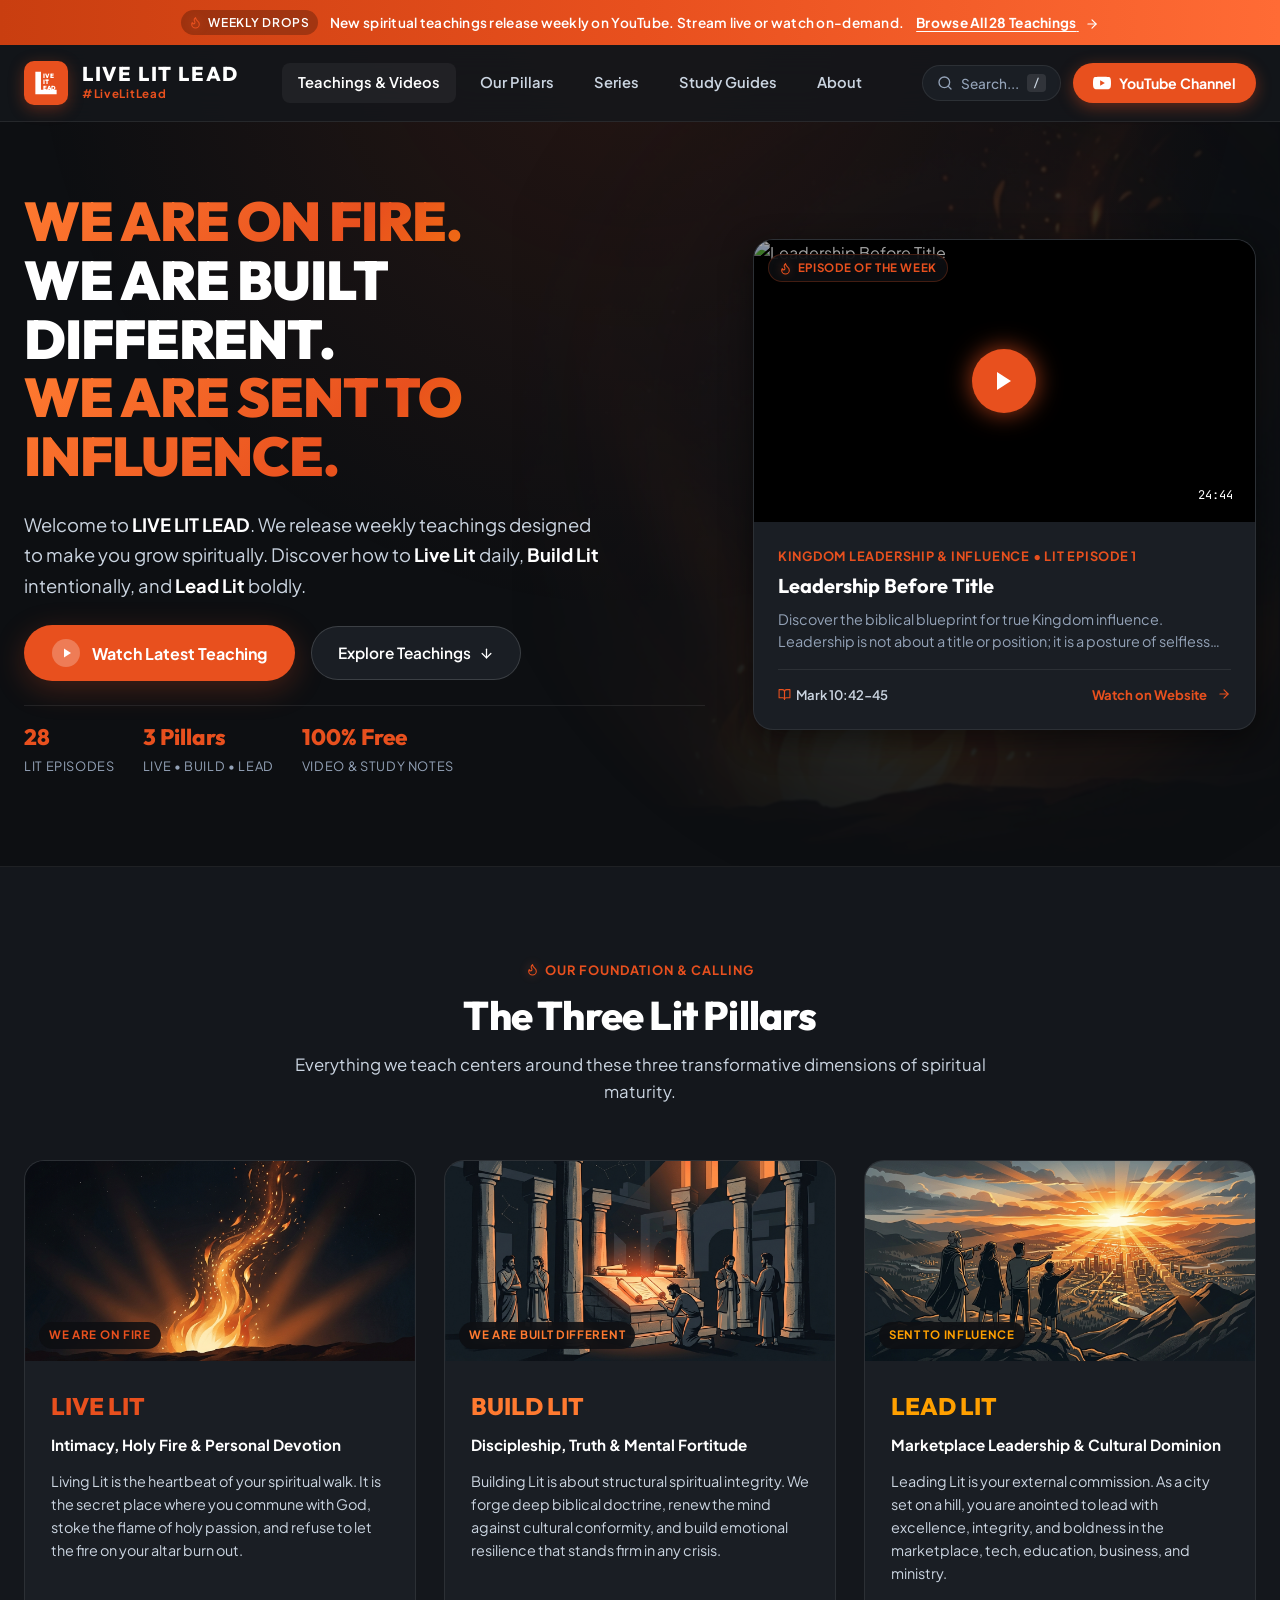
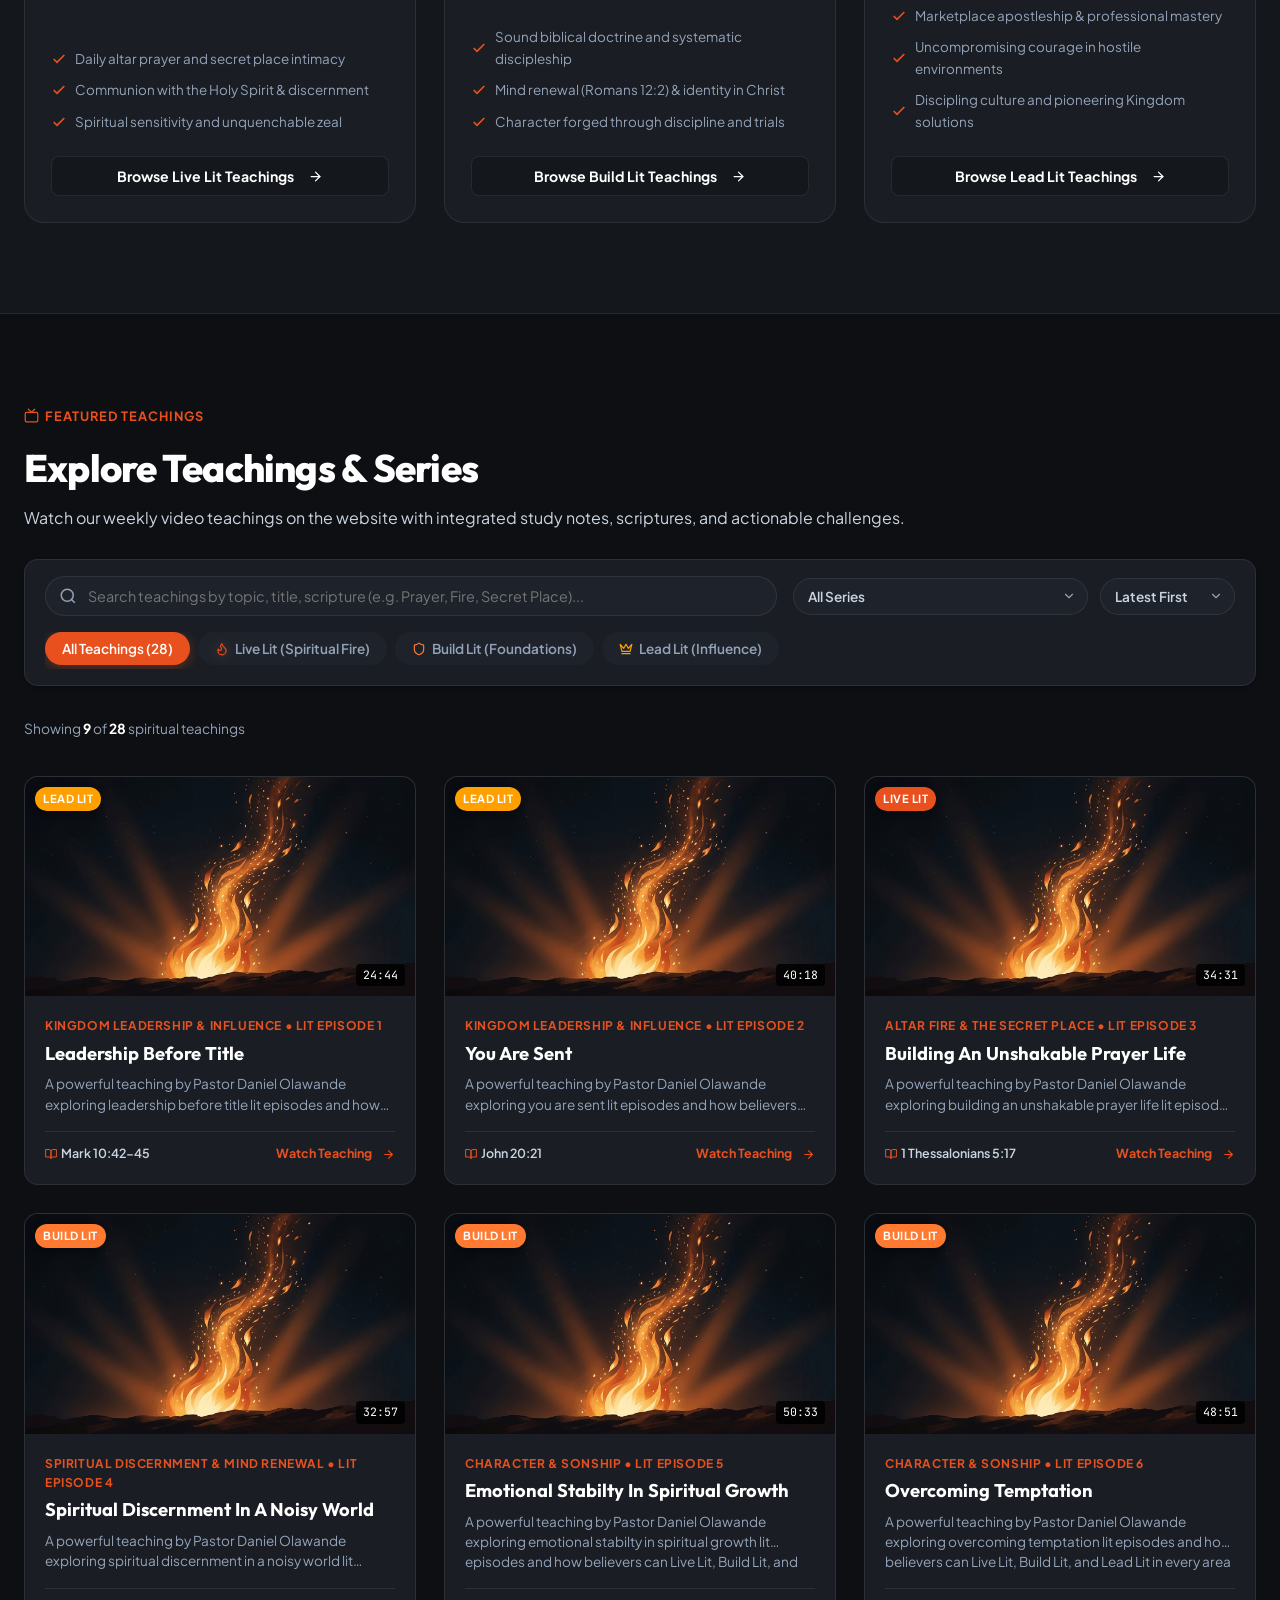
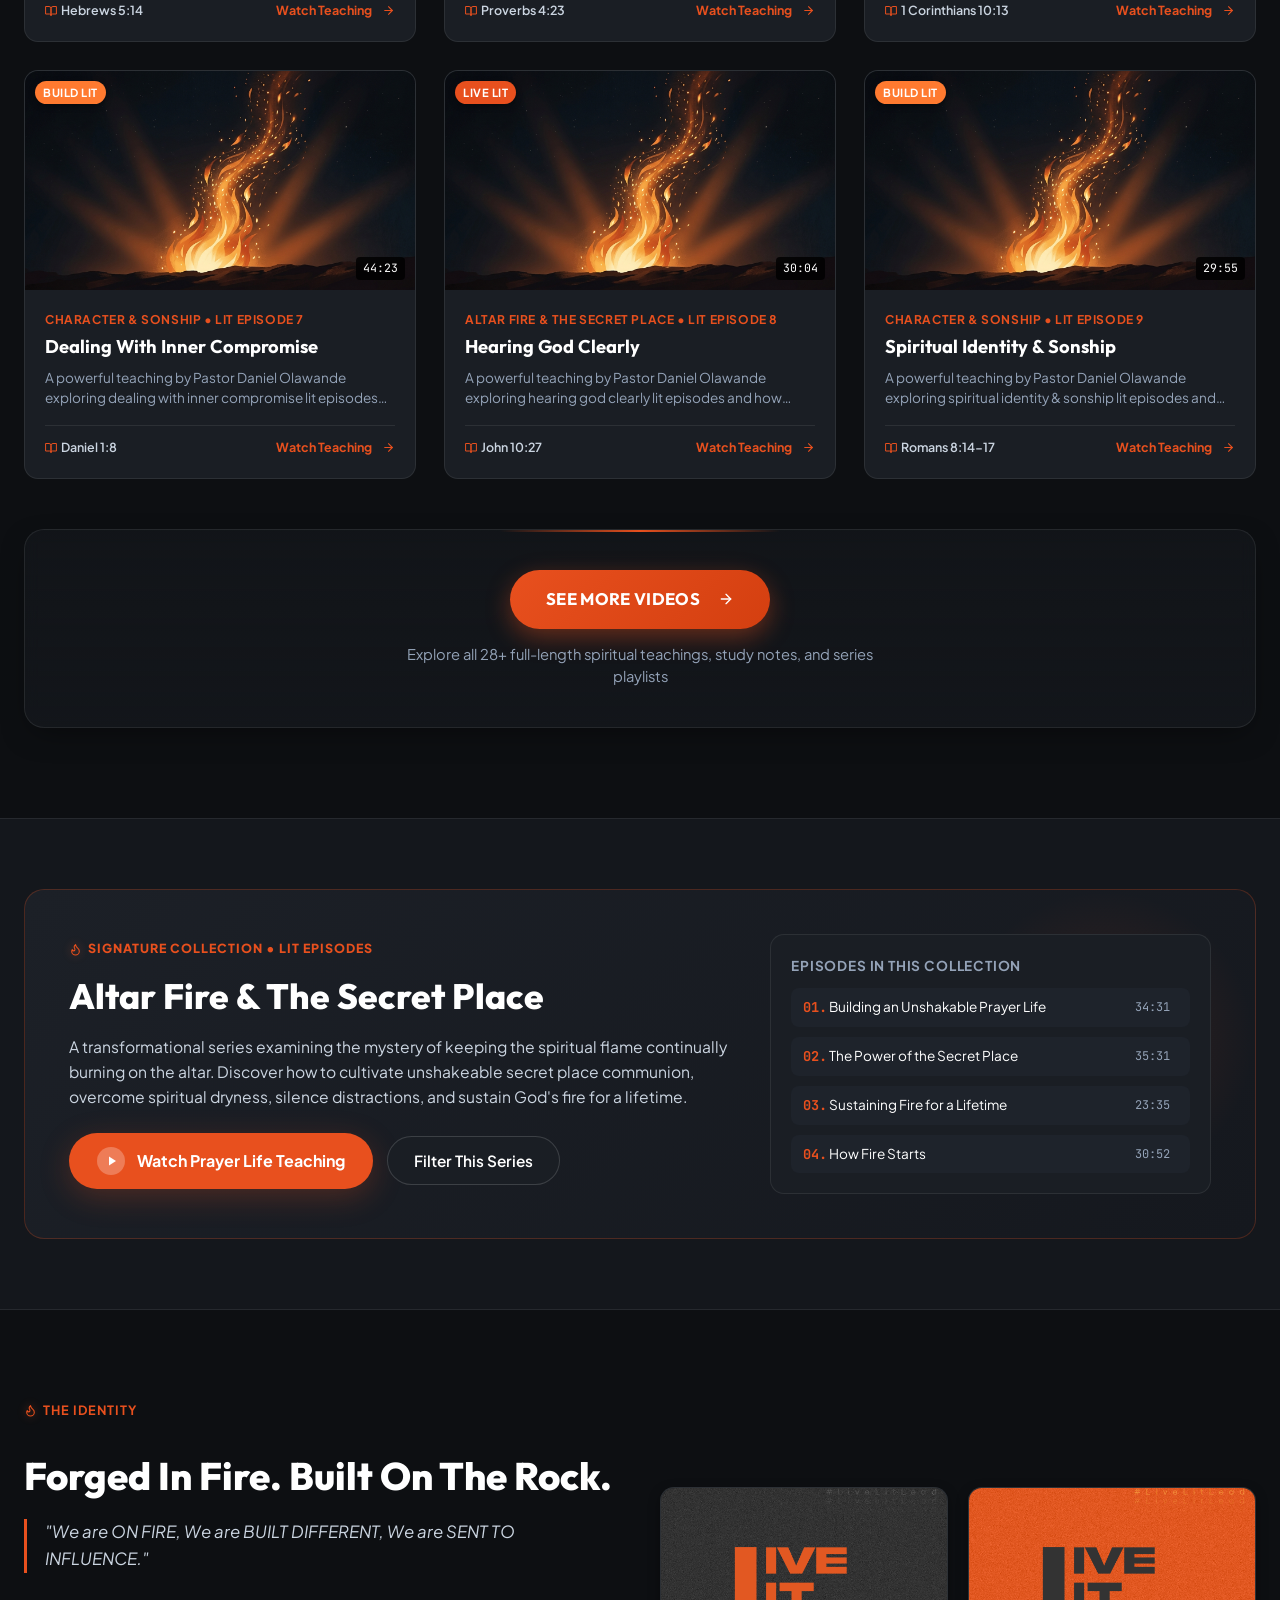
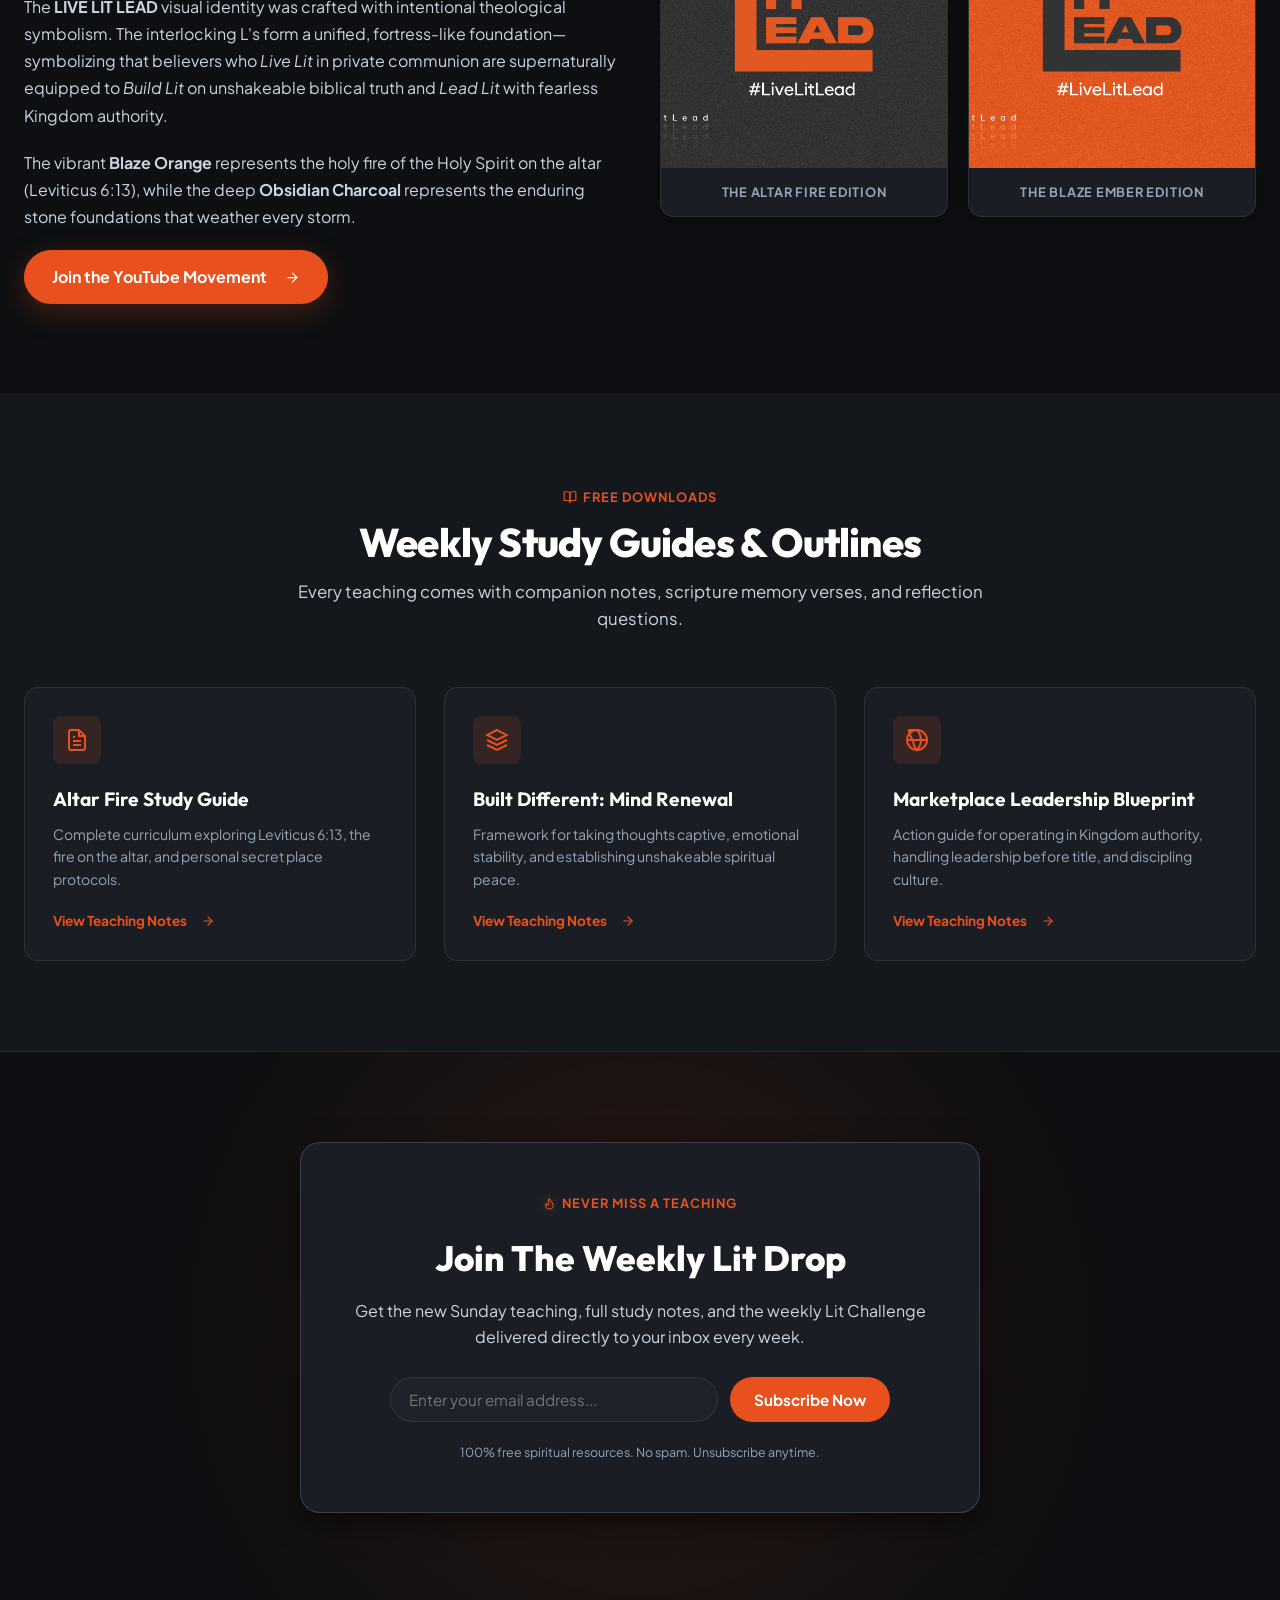
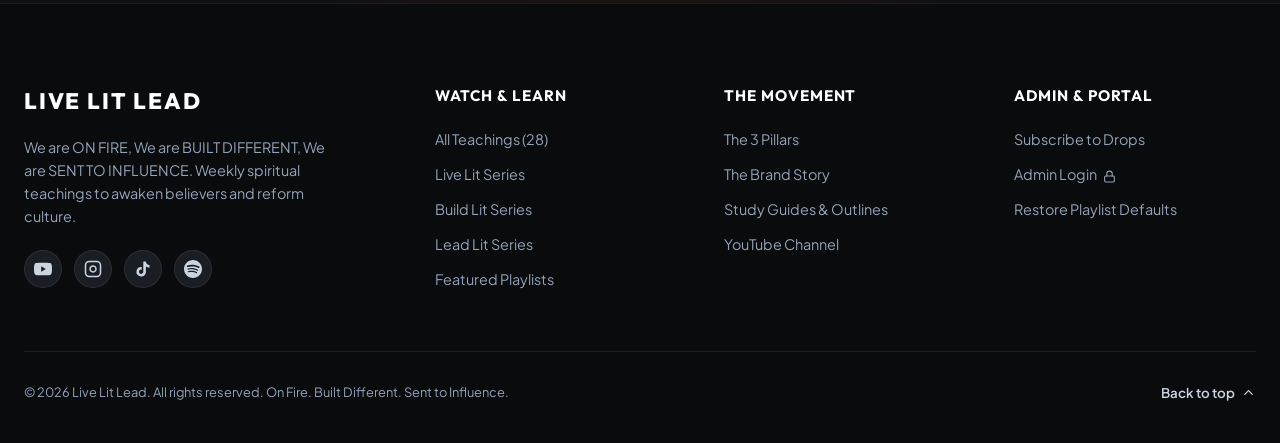
==== commit 5758b156: "Limit homepage explore teachings section to 9 videos and add dedicated videos archive page" ====
--- a/index.html
+++ b/index.html
@@ -206,7 +206,7 @@
             <span>Watch Latest Teaching</span>
           </button>
           <a href="#videos" class="btn-secondary">
-            <span>Explore All 28 Teachings</span>
+            <span>Explore Teachings</span>
             <svg class="icon icon-arrow-down" width="15" height="15" viewBox="0 0 24 24" fill="none" stroke="currentColor" stroke-width="2.5" stroke-linecap="round" stroke-linejoin="round" aria-hidden="true"><path d="M12 5v14"/><path d="m19 12-7 7-7-7"/></svg>
           </a>
         </div>
@@ -430,7 +430,7 @@
           <div class="explorer-headings">
             <div class="section-badge">
               <svg class="icon" width="15" height="15" viewBox="0 0 24 24" fill="none" stroke="currentColor" stroke-width="2" stroke-linecap="round" stroke-linejoin="round" aria-hidden="true"><rect width="20" height="15" x="2" y="7" rx="2" ry="2"/><polyline points="17 2 12 7 7 2"/></svg>
-              <span>Complete Library</span>
+              <span>Featured Teachings</span>
             </div>
             <h2>Explore Teachings & Series</h2>
             <p>Watch our weekly video teachings on the website with integrated study notes, scriptures, and actionable
@@ -518,9 +518,18 @@
 
       </div>
 
-      <!-- Video Cards Grid -->
-      <div class="video-grid" id="videoGrid">
+      <!-- Video Cards Grid (9 Videos on Homepage) -->
+      <div class="video-grid" id="videoGrid" data-limit="9">
         <!-- Rendered dynamically by js/app.js -->
+      </div>
+
+      <!-- See More Videos CTA Banner -->
+      <div class="see-more-videos-wrap" id="seeMoreVideosWrap">
+        <a href="videos.html" class="btn-see-more-videos" id="btnSeeMoreVideos">
+          <span>See More Videos</span>
+          <svg class="icon icon-right" width="16" height="16" viewBox="0 0 24 24" fill="none" stroke="currentColor" stroke-width="2.5" stroke-linecap="round" stroke-linejoin="round" aria-hidden="true"><path d="M5 12h14"/><path d="m12 5 7 7-7 7"/></svg>
+        </a>
+        <p class="see-more-note">Explore all 28+ full-length spiritual teachings, study notes, and series playlists</p>
       </div>
 
     </div>
@@ -798,10 +807,10 @@
         <div class="footer-col">
           <h4>Watch & Learn</h4>
           <ul class="footer-nav-list">
-            <li><a href="#videos" data-pillar-filter="all">All Teachings (28)</a></li>
-            <li><a href="#videos" data-pillar-filter="live-lit">Live Lit Series</a></li>
-            <li><a href="#videos" data-pillar-filter="build-lit">Build Lit Series</a></li>
-            <li><a href="#videos" data-pillar-filter="lead-lit">Lead Lit Series</a></li>
+            <li><a href="videos.html">All Teachings (28)</a></li>
+            <li><a href="videos.html?pillar=live-lit">Live Lit Series</a></li>
+            <li><a href="videos.html?pillar=build-lit">Build Lit Series</a></li>
+            <li><a href="videos.html?pillar=lead-lit">Lead Lit Series</a></li>
             <li><a href="#series">Featured Playlists</a></li>
           </ul>
         </div>
--- a/css/style.css
+++ b/css/style.css
@@ -1,2851 +1,3029 @@
-/* ==========================================================================
-   LIVE LIT LEAD - DESIGN SYSTEM & STYLESHEET
-   Inspired by BibleProject.com design architecture, tailored to Live Lit Lead branding.
-   ========================================================================== */
-
-:root {
-  /* Brand Core Colors (From media/logo1.PNG and media/logo2.PNG) */
-  --brand-orange: #E8501E;
-  --brand-orange-hover: #FF5E2B;
-  --brand-orange-dark: #C93E10;
-  --brand-orange-glow: rgba(232, 80, 30, 0.4);
-  --brand-orange-subtle: rgba(232, 80, 30, 0.12);
-  --brand-orange-border: rgba(232, 80, 30, 0.25);
-
-  /* Pillar Specific Colors */
-  --pillar-live: #E8501E;
-  /* Fire & Intimacy */
-  --pillar-live-subtle: rgba(232, 80, 30, 0.15);
-  --pillar-build: #FF7A30;
-  /* Discipleship & Foundations */
-  --pillar-build-subtle: rgba(255, 122, 48, 0.15);
-  --pillar-lead: #FFA000;
-  /* Marketplace & Influence */
-  --pillar-lead-subtle: rgba(255, 160, 0, 0.15);
-
-  /* Obsidian & Charcoal Surfaces (From logo1.PNG graphite texture) */
-  --bg-obsidian: #0D0F12;
-  --bg-charcoal: #14171C;
-  --bg-card: #1A1E24;
-  --bg-card-hover: #222730;
-  --bg-input: #1E232B;
-  --border-subtle: rgba(255, 255, 255, 0.08);
-  --border-medium: rgba(255, 255, 255, 0.15);
-  --border-glow: rgba(232, 80, 30, 0.5);
-
-  /* Text & Typography */
-  --text-primary: #FFFFFF;
-  --text-secondary: #CBD5E1;
-  --text-muted: #94A3B8;
-  --text-dark: #0F172A;
-
-  /* Typography Scales */
-  --font-display: 'Outfit', -apple-system, BlinkMacSystemFont, sans-serif;
-  --font-body: 'Plus Jakarta Sans', -apple-system, BlinkMacSystemFont, sans-serif;
-  --font-mono: 'JetBrains Mono', monospace;
-
-  /* Shadows & Elevation */
-  --shadow-sm: 0 2px 4px rgba(0, 0, 0, 0.2);
-  --shadow-md: 0 4px 12px rgba(0, 0, 0, 0.35);
-  --shadow-lg: 0 10px 30px rgba(0, 0, 0, 0.5);
-  --shadow-orange-glow: 0 8px 30px rgba(232, 80, 30, 0.25);
-  --shadow-modal: 0 25px 60px -15px rgba(0, 0, 0, 0.85);
-
-  /* Transitions */
-  --transition-fast: 0.18s cubic-bezier(0.16, 1, 0.3, 1);
-  --transition-smooth: 0.3s cubic-bezier(0.16, 1, 0.3, 1);
-  --transition-bounce: 0.4s cubic-bezier(0.34, 1.56, 0.64, 1);
-
-  /* Layout Constants */
-  --header-height: 76px;
-  --container-max-w: 1280px;
-  --radius-sm: 8px;
-  --radius-md: 14px;
-  --radius-lg: 20px;
-  --radius-pill: 9999px;
-}
-
-/* Base Resets */
-*,
-*::before,
-*::after {
-  box-sizing: border-box;
-  margin: 0;
-  padding: 0;
-}
-
-html {
-  scroll-behavior: smooth;
-  color-scheme: dark;
-}
-
-body {
-  font-family: var(--font-body);
-  background-color: var(--bg-obsidian);
-  color: var(--text-primary);
-  line-height: 1.6;
-  -webkit-font-smoothing: antialiased;
-  -moz-osx-font-smoothing: grayscale;
-  overflow-x: hidden;
-  position: relative;
-}
-
-/* Subtle ambient background glow & noise */
-body::before {
-  content: '';
-  position: fixed;
-  top: 0;
-  left: 50%;
-  transform: translateX(-50%);
-  width: 100vw;
-  height: 600px;
-  background: radial-gradient(circle at 50% 0%, rgba(232, 80, 30, 0.12) 0%, rgba(13, 15, 18, 0) 70%);
-  pointer-events: none;
-  z-index: 0;
-}
-
-a {
-  color: inherit;
-  text-decoration: none;
-}
-
-button {
-  font-family: inherit;
-  cursor: pointer;
-  border: none;
-  background: none;
-}
-
-img {
-  max-width: 100%;
-  height: auto;
-  display: block;
-}
-
-/* Container */
-.container {
-  max-width: var(--container-max-w);
-  margin-left: auto;
-  margin-right: auto;
-  padding-left: 24px;
-  padding-right: 24px;
-}
-
-/* ==========================================================================
-   MODERN SVG ICON ARCHITECTURE (Lucide Design System)
-   ========================================================================== */
-.icon {
-  display: inline-block;
-  vertical-align: middle;
-  flex-shrink: 0;
-  stroke: currentColor;
-  stroke-width: 2;
-  stroke-linecap: round;
-  stroke-linejoin: round;
-  fill: none;
-  transition: transform var(--transition-fast), color var(--transition-fast), stroke var(--transition-fast);
-}
-
-.icon-fire {
-  color: var(--brand-orange);
-  stroke: var(--brand-orange);
-  filter: drop-shadow(0 0 5px rgba(255, 107, 53, 0.45));
-}
-
-.icon-shield {
-  color: var(--pillar-build);
-  stroke: var(--pillar-build);
-}
-
-.icon-crown {
-  color: var(--pillar-lead);
-  stroke: var(--pillar-lead);
-}
-
-.icon-book {
-  color: var(--brand-orange);
-}
-
-.icon-right {
-  margin-left: 6px;
-  transition: transform var(--transition-fast);
-}
-
-a:hover .icon-right,
-button:hover .icon-right {
-  transform: translateX(3px);
-}
-
-.btn-secondary:hover .icon-arrow-down {
-  transform: translateY(3px);
-}
-
-.back-to-top:hover .icon-arrow-up {
-  transform: translateY(-3px);
-}
-
-.spotlight-badge,
-.series-pill,
-.badge-fire,
-.section-badge {
-  display: inline-flex;
-  align-items: center;
-  gap: 6px;
-}
-
-.pillar-tab-btn {
-  display: inline-flex;
-  align-items: center;
-  gap: 6px;
-}
-
-.mobile-nav-item {
-  display: flex;
-  align-items: center;
-  gap: 12px;
-}
-
-.modal-tab-btn {
-  display: inline-flex;
-  align-items: center;
-  gap: 8px;
-}
-
-.video-scripture {
-  display: inline-flex;
-  align-items: center;
-  gap: 5px;
-}
-
-.video-watch-link {
-  display: inline-flex;
-  align-items: center;
-  gap: 4px;
-}
-
-.resource-download-link {
-  display: inline-flex;
-  align-items: center;
-  gap: 6px;
-}
-
-.verse-ref {
-  display: inline-flex;
-  align-items: center;
-  gap: 6px;
-}
-
-.play-circle svg {
-  margin-left: 2px;
-}
-
-/* ==========================================================================
-   TOP ANNOUNCEMENT BAR
-   ========================================================================== */
-.announcement-bar {
-  background: linear-gradient(90deg, #C93E10 0%, #E8501E 50%, #FF6B35 100%);
-  color: #FFFFFF;
-  padding: 10px 20px;
-  font-size: 0.85rem;
-  font-weight: 600;
-  text-align: center;
-  position: relative;
-  z-index: 50;
-  display: flex;
-  align-items: center;
-  justify-content: center;
-  letter-spacing: 0.02em;
-}
-
-.announcement-inner {
-  display: flex;
-  align-items: center;
-  justify-content: center;
-  gap: 12px;
-  flex-wrap: wrap;
-  width: 100%;
-  max-width: 1280px;
-  margin: 0 auto;
-}
-
-.announcement-bar .badge-fire {
-  background: rgba(0, 0, 0, 0.25);
-  padding: 3px 8px;
-  border-radius: var(--radius-pill);
-  font-size: 0.75rem;
-  text-transform: uppercase;
-  letter-spacing: 0.06em;
-}
-
-.announcement-bar a {
-  text-decoration: underline;
-  text-underline-offset: 3px;
-  font-weight: 700;
-  transition: opacity var(--transition-fast);
-}
-
-.announcement-bar a:hover {
-  opacity: 0.85;
-}
-
-/* ==========================================================================
-   STICKY HEADER & NAVIGATION (BibleProject Style)
-   ========================================================================== */
-.site-header {
-  position: sticky;
-  top: 0;
-  z-index: 40;
-  background: rgba(20, 23, 28, 0.85);
-  backdrop-filter: blur(16px);
-  -webkit-backdrop-filter: blur(16px);
-  border-bottom: 1px solid var(--border-subtle);
-  transition: all var(--transition-smooth);
-}
-
-.header-inner {
-  display: flex;
-  align-items: center;
-  justify-content: space-between;
-  height: var(--header-height);
-  gap: 20px;
-}
-
-/* Brand Logo */
-.brand-link {
-  display: flex;
-  align-items: center;
-  gap: 14px;
-  user-select: none;
-}
-
-.brand-icon {
-  width: 44px;
-  height: 44px;
-  background: var(--brand-orange);
-  border-radius: 10px;
-  display: flex;
-  align-items: center;
-  justify-content: center;
-  box-shadow: 0 4px 15px rgba(232, 80, 30, 0.35);
-  position: relative;
-  overflow: hidden;
-  transition: transform var(--transition-bounce), box-shadow var(--transition-fast);
-}
-
-.brand-icon:hover {
-  transform: scale(1.05);
-  box-shadow: 0 6px 20px rgba(232, 80, 30, 0.5);
-}
-
-/* Monogram SVG */
-.brand-icon svg {
-  width: 28px;
-  height: 28px;
-  fill: #FFFFFF;
-}
-
-.brand-text {
-  display: flex;
-  flex-direction: column;
-}
-
-.brand-title {
-  font-family: var(--font-display);
-  font-weight: 800;
-  font-size: 1.25rem;
-  letter-spacing: 0.08em;
-  color: var(--text-primary);
-  line-height: 1.1;
-  text-transform: uppercase;
-}
-
-.brand-tag {
-  font-family: var(--font-body);
-  font-size: 0.72rem;
-  font-weight: 700;
-  color: var(--brand-orange);
-  letter-spacing: 0.06em;
-}
-
-/* Nav Menu */
-.nav-menu {
-  display: flex;
-  align-items: center;
-  gap: 8px;
-  list-style: none;
-}
-
-.nav-link {
-  display: inline-flex;
-  align-items: center;
-  gap: 6px;
-  padding: 8px 16px;
-  font-size: 0.92rem;
-  font-weight: 600;
-  color: var(--text-secondary);
-  border-radius: var(--radius-sm);
-  transition: all var(--transition-fast);
-}
-
-.nav-link:hover,
-.nav-link.active {
-  color: var(--text-primary);
-  background: rgba(255, 255, 255, 0.05);
-}
-
-.nav-link.highlight {
-  color: var(--brand-orange);
-}
-
-/* Header Action Buttons */
-.header-actions {
-  display: flex;
-  align-items: center;
-  gap: 12px;
-}
-
-.btn-search-trigger {
-  display: flex;
-  align-items: center;
-  gap: 8px;
-  padding: 8px 14px;
-  background: var(--bg-card);
-  border: 1px solid var(--border-subtle);
-  border-radius: var(--radius-pill);
-  color: var(--text-muted);
-  font-size: 0.85rem;
-  font-weight: 500;
-  transition: all var(--transition-fast);
-}
-
-.btn-search-trigger:hover {
-  border-color: var(--border-medium);
-  color: var(--text-primary);
-}
-
-.btn-search-trigger kbd {
-  background: rgba(255, 255, 255, 0.1);
-  padding: 2px 6px;
-  border-radius: 4px;
-  font-family: var(--font-mono);
-  font-size: 0.7rem;
-  color: var(--text-secondary);
-}
-
-.admin-header-controls {
-  display: inline-flex;
-  align-items: center;
-  gap: 8px;
-  background: rgba(232, 80, 30, 0.08);
-  border: 1px dashed var(--brand-orange-border);
-  padding: 4px 8px;
-  border-radius: var(--radius-pill);
-}
-
-.btn-admin-logout {
-  background: var(--bg-card);
-  color: var(--text-muted);
-  border: 1px solid var(--border-subtle);
-  border-radius: var(--radius-pill);
-  padding: 5px 12px;
-  font-size: 0.75rem;
-  font-weight: 600;
-  cursor: pointer;
-  transition: all var(--transition-fast);
-}
-
-.btn-admin-logout:hover {
-  background: rgba(239, 68, 68, 0.2);
-  color: #EF4444;
-  border-color: #EF4444;
-}
-
-.btn-add-video {
-  display: inline-flex;
-  align-items: center;
-  gap: 6px;
-  padding: 8px 16px;
-  background: rgba(232, 80, 30, 0.12);
-  border: 1px solid var(--brand-orange-border);
-  color: var(--brand-orange);
-  border-radius: var(--radius-pill);
-  font-size: 0.86rem;
-  font-weight: 700;
-  transition: all var(--transition-fast);
-}
-
-.btn-add-video:hover {
-  background: var(--brand-orange);
-  color: #FFFFFF;
-  box-shadow: 0 4px 14px rgba(232, 80, 30, 0.35);
-  transform: translateY(-1px);
-}
-
-.btn-subscribe {
-  display: inline-flex;
-  align-items: center;
-  gap: 8px;
-  padding: 9px 20px;
-  background: var(--brand-orange);
-  color: #FFFFFF;
-  border-radius: var(--radius-pill);
-  font-size: 0.88rem;
-  font-weight: 700;
-  box-shadow: 0 4px 16px rgba(232, 80, 30, 0.4);
-  transition: all var(--transition-fast);
-}
-
-.btn-subscribe:hover {
-  background: var(--brand-orange-hover);
-  box-shadow: 0 6px 20px rgba(232, 80, 30, 0.6);
-  transform: translateY(-1px);
-}
-
-.mobile-menu-toggle {
-  display: none;
-  background: var(--bg-card);
-  border: 1px solid var(--border-subtle);
-  color: var(--text-primary);
-  padding: 8px;
-  border-radius: var(--radius-sm);
-  transition: all var(--transition-fast);
-}
-
-.mobile-menu-toggle:hover {
-  border-color: var(--brand-orange);
-  color: var(--brand-orange);
-}
-
-/* Mobile Navigation Drawer */
-.mobile-nav-drawer {
-  position: fixed;
-  inset: 0;
-  z-index: 100;
-  visibility: hidden;
-  opacity: 0;
-  transition: visibility 0.3s ease, opacity 0.3s ease;
-}
-
-.mobile-nav-drawer.open {
-  visibility: visible;
-  opacity: 1;
-}
-
-.mobile-nav-backdrop {
-  position: absolute;
-  inset: 0;
-  background: rgba(0, 0, 0, 0.75);
-  backdrop-filter: blur(6px);
-  -webkit-backdrop-filter: blur(6px);
-}
-
-.mobile-nav-content {
-  position: absolute;
-  top: 0;
-  right: 0;
-  width: 82%;
-  max-width: 320px;
-  height: 100%;
-  background: var(--bg-charcoal);
-  border-left: 1px solid var(--border-medium);
-  padding: 24px 20px;
-  display: flex;
-  flex-direction: column;
-  gap: 20px;
-  transform: translateX(100%);
-  transition: transform 0.3s cubic-bezier(0.16, 1, 0.3, 1);
-  box-shadow: -10px 0 30px rgba(0, 0, 0, 0.6);
-  z-index: 101;
-}
-
-.mobile-nav-drawer.open .mobile-nav-content {
-  transform: translateX(0);
-}
-
-.mobile-nav-header {
-  display: flex;
-  align-items: center;
-  justify-content: space-between;
-  padding-bottom: 16px;
-  border-bottom: 1px solid var(--border-subtle);
-}
-
-.btn-close-mobile-nav {
-  color: var(--text-muted);
-  padding: 6px;
-  border-radius: var(--radius-sm);
-  transition: color var(--transition-fast);
-}
-
-.btn-close-mobile-nav:hover {
-  color: var(--brand-orange);
-}
-
-.mobile-nav-list {
-  list-style: none;
-  display: flex;
-  flex-direction: column;
-  gap: 8px;
-}
-
-.mobile-nav-item {
-  display: block;
-  padding: 12px 14px;
-  font-family: var(--font-display);
-  font-size: 1.05rem;
-  font-weight: 700;
-  color: var(--text-secondary);
-  border-radius: var(--radius-sm);
-  transition: all var(--transition-fast);
-}
-
-.mobile-nav-item:hover, .mobile-nav-item:active {
-  background: var(--bg-card);
-  color: var(--brand-orange);
-  transform: translateX(4px);
-}
-
-.mobile-nav-actions {
-  margin-top: auto;
-  padding-top: 20px;
-  border-top: 1px solid var(--border-subtle);
-}
-
-.btn-mobile-youtube {
-  display: flex;
-  align-items: center;
-  justify-content: center;
-  gap: 8px;
-  width: 100%;
-  padding: 12px 20px;
-  background: var(--brand-orange);
-  color: #FFFFFF;
-  border-radius: var(--radius-pill);
-  font-size: 0.9rem;
-  font-weight: 700;
-  box-shadow: 0 4px 15px rgba(232, 80, 30, 0.4);
-}
-
-/* ==========================================================================
-   HERO SECTION (BibleProject Style with Lit Brand Energy)
-   ========================================================================== */
-.hero-section {
-  position: relative;
-  padding: 70px 0 90px 0;
-  overflow: hidden;
-  border-bottom: 1px solid var(--border-subtle);
-}
-
-.hero-background-art {
-  position: absolute;
-  top: 0;
-  right: 0;
-  width: 60%;
-  height: 100%;
-  background-image: url('../media/hero_bg.jpg');
-  background-size: cover;
-  background-position: center;
-  opacity: 0.22;
-  filter: blur(1px);
-  mask-image: radial-gradient(circle at 60% 40%, black 20%, transparent 80%);
-  -webkit-mask-image: radial-gradient(circle at 60% 40%, black 20%, transparent 80%);
-  pointer-events: none;
-  z-index: 1;
-}
-
-.hero-grid {
-  display: grid;
-  grid-template-columns: 1.15fr 0.85fr;
-  gap: 48px;
-  align-items: center;
-  position: relative;
-  z-index: 2;
-}
-
-.hero-content {
-  display: flex;
-  flex-direction: column;
-  gap: 24px;
-}
-
-.hero-badge {
-  display: inline-flex;
-  align-items: center;
-  gap: 8px;
-  background: var(--brand-orange-subtle);
-  border: 1px solid var(--brand-orange-border);
-  color: var(--brand-orange);
-  padding: 6px 14px;
-  border-radius: var(--radius-pill);
-  font-size: 0.8rem;
-  font-weight: 700;
-  text-transform: uppercase;
-  letter-spacing: 0.08em;
-  width: fit-content;
-}
-
-.pulse-dot {
-  width: 8px;
-  height: 8px;
-  background: var(--brand-orange);
-  border-radius: 50%;
-  animation: pulseFlame 1.8s infinite;
-}
-
-@keyframes pulseFlame {
-  0% {
-    transform: scale(0.9);
-    opacity: 0.7;
-    box-shadow: 0 0 0 0 rgba(232, 80, 30, 0.7);
-  }
-
-  70% {
-    transform: scale(1.1);
-    opacity: 1;
-    box-shadow: 0 0 0 8px rgba(232, 80, 30, 0);
-  }
-
-  100% {
-    transform: scale(0.9);
-    opacity: 0.7;
-    box-shadow: 0 0 0 0 rgba(232, 80, 30, 0);
-  }
-}
-
-.hero-headline {
-  font-family: var(--font-display);
-  font-size: 3.4rem;
-  font-weight: 900;
-  line-height: 1.08;
-  letter-spacing: -0.02em;
-  text-transform: uppercase;
-}
-
-.hero-headline .text-gradient-orange {
-  background: linear-gradient(135deg, #FF7A30 0%, #E8501E 50%, #FFA000 100%);
-  -webkit-background-clip: text;
-  -webkit-text-fill-color: transparent;
-  display: block;
-}
-
-.hero-headline .text-white {
-  color: #FFFFFF;
-  display: block;
-}
-
-.hero-subtitle {
-  font-size: 1.15rem;
-  color: var(--text-secondary);
-  max-width: 580px;
-  line-height: 1.65;
-}
-
-.hero-subtitle strong {
-  color: var(--text-primary);
-  font-weight: 700;
-}
-
-.hero-ctas {
-  display: flex;
-  align-items: center;
-  gap: 16px;
-  flex-wrap: wrap;
-}
-
-.btn-primary-play {
-  display: inline-flex;
-  align-items: center;
-  gap: 12px;
-  padding: 14px 28px;
-  background: var(--brand-orange);
-  color: #FFFFFF;
-  border-radius: var(--radius-pill);
-  font-size: 1rem;
-  font-weight: 700;
-  box-shadow: var(--shadow-orange-glow);
-  transition: all var(--transition-fast);
-}
-
-.btn-primary-play:hover {
-  background: var(--brand-orange-hover);
-  transform: translateY(-2px);
-  box-shadow: 0 10px 30px rgba(232, 80, 30, 0.5);
-}
-
-.play-circle {
-  width: 28px;
-  height: 28px;
-  background: rgba(255, 255, 255, 0.25);
-  border-radius: 50%;
-  display: flex;
-  align-items: center;
-  justify-content: center;
-  font-size: 0.8rem;
-}
-
-.btn-secondary {
-  display: inline-flex;
-  align-items: center;
-  gap: 8px;
-  padding: 14px 26px;
-  background: var(--bg-card);
-  border: 1px solid var(--border-medium);
-  color: var(--text-primary);
-  border-radius: var(--radius-pill);
-  font-size: 0.96rem;
-  font-weight: 600;
-  transition: all var(--transition-fast);
-}
-
-.btn-secondary:hover {
-  background: var(--bg-card-hover);
-  border-color: rgba(255, 255, 255, 0.3);
-  transform: translateY(-2px);
-}
-
-.hero-meta-stats {
-  display: flex;
-  align-items: center;
-  gap: 28px;
-  padding-top: 14px;
-  border-top: 1px solid var(--border-subtle);
-}
-
-.stat-item {
-  display: flex;
-  flex-direction: column;
-}
-
-.stat-number {
-  font-family: var(--font-display);
-  font-size: 1.4rem;
-  font-weight: 800;
-  color: var(--brand-orange);
-}
-
-.stat-label {
-  font-size: 0.8rem;
-  color: var(--text-muted);
-  text-transform: uppercase;
-  letter-spacing: 0.05em;
-}
-
-/* Spotlight Card on the right (BibleProject style) */
-.hero-spotlight {
-  position: relative;
-}
-
-.spotlight-card {
-  background: var(--bg-card);
-  border: 1px solid var(--border-subtle);
-  border-radius: var(--radius-lg);
-  overflow: hidden;
-  box-shadow: var(--shadow-lg);
-  position: relative;
-  transition: transform var(--transition-smooth), border-color var(--transition-fast);
-}
-
-.spotlight-card:hover {
-  transform: translateY(-4px);
-  border-color: var(--brand-orange-border);
-}
-
-.spotlight-media {
-  position: relative;
-  aspect-ratio: 16 / 9;
-  background: #000000;
-  overflow: hidden;
-  cursor: pointer;
-}
-
-.spotlight-media img {
-  width: 100%;
-  height: 100%;
-  object-fit: cover;
-  transition: transform var(--transition-smooth);
-}
-
-.spotlight-media:hover img {
-  transform: scale(1.04);
-}
-
-.spotlight-badge {
-  position: absolute;
-  top: 14px;
-  left: 14px;
-  background: rgba(13, 15, 18, 0.85);
-  backdrop-filter: blur(8px);
-  padding: 4px 10px;
-  border-radius: var(--radius-pill);
-  font-size: 0.72rem;
-  font-weight: 700;
-  color: var(--brand-orange);
-  border: 1px solid var(--brand-orange-border);
-  letter-spacing: 0.05em;
-  z-index: 3;
-}
-
-.spotlight-duration {
-  position: absolute;
-  bottom: 14px;
-  right: 14px;
-  background: rgba(0, 0, 0, 0.75);
-  backdrop-filter: blur(6px);
-  padding: 3px 8px;
-  border-radius: 4px;
-  font-family: var(--font-mono);
-  font-size: 0.75rem;
-  color: #FFFFFF;
-  z-index: 3;
-}
-
-.spotlight-play-overlay {
-  position: absolute;
-  inset: 0;
-  display: flex;
-  align-items: center;
-  justify-content: center;
-  background: rgba(0, 0, 0, 0.35);
-  transition: background var(--transition-fast);
-  z-index: 2;
-}
-
-.spotlight-media:hover .spotlight-play-overlay {
-  background: rgba(0, 0, 0, 0.2);
-}
-
-.play-button-glow {
-  width: 64px;
-  height: 64px;
-  background: var(--brand-orange);
-  border-radius: 50%;
-  display: flex;
-  align-items: center;
-  justify-content: center;
-  color: #FFFFFF;
-  box-shadow: 0 0 25px rgba(232, 80, 30, 0.75);
-  transition: transform var(--transition-bounce), box-shadow var(--transition-fast);
-}
-
-.spotlight-media:hover .play-button-glow {
-  transform: scale(1.12);
-  box-shadow: 0 0 35px rgba(232, 80, 30, 0.95);
-}
-
-.spotlight-info {
-  padding: 24px;
-}
-
-.spotlight-series {
-  font-size: 0.8rem;
-  font-weight: 700;
-  color: var(--brand-orange);
-  text-transform: uppercase;
-  letter-spacing: 0.06em;
-  margin-bottom: 6px;
-}
-
-.spotlight-title {
-  font-family: var(--font-display);
-  font-size: 1.25rem;
-  font-weight: 700;
-  line-height: 1.35;
-  color: var(--text-primary);
-  margin-bottom: 10px;
-}
-
-.spotlight-desc {
-  font-size: 0.9rem;
-  color: var(--text-muted);
-  line-height: 1.5;
-  margin-bottom: 16px;
-  display: -webkit-box;
-  -webkit-line-clamp: 2;
-  -webkit-box-orient: vertical;
-  overflow: hidden;
-}
-
-.spotlight-footer {
-  display: flex;
-  align-items: center;
-  justify-content: space-between;
-  border-top: 1px solid var(--border-subtle);
-  padding-top: 14px;
-  font-size: 0.82rem;
-  color: var(--text-muted);
-}
-
-.scripture-chip {
-  display: inline-flex;
-  align-items: center;
-  gap: 5px;
-  color: var(--text-secondary);
-  font-weight: 600;
-}
-
-/* ==========================================================================
-   THE 3 PILLARS SECTION (BibleProject "How We Help You" Layout)
-   ========================================================================== */
-.pillars-section {
-  padding: 90px 0;
-  background: var(--bg-charcoal);
-  border-bottom: 1px solid var(--border-subtle);
-  position: relative;
-}
-
-.section-header {
-  text-align: center;
-  max-width: 760px;
-  margin: 0 auto 54px auto;
-}
-
-.section-badge {
-  display: inline-flex;
-  align-items: center;
-  gap: 6px;
-  font-size: 0.8rem;
-  font-weight: 700;
-  text-transform: uppercase;
-  letter-spacing: 0.08em;
-  color: var(--brand-orange);
-  margin-bottom: 12px;
-}
-
-.section-title {
-  font-family: var(--font-display);
-  font-size: 2.5rem;
-  font-weight: 800;
-  line-height: 1.15;
-  letter-spacing: -0.02em;
-  margin-bottom: 14px;
-}
-
-.section-subtitle {
-  font-size: 1.05rem;
-  color: var(--text-secondary);
-}
-
-.pillars-grid {
-  display: grid;
-  grid-template-columns: repeat(3, 1fr);
-  gap: 28px;
-}
-
-.pillar-card {
-  background: var(--bg-card);
-  border: 1px solid var(--border-subtle);
-  border-radius: var(--radius-lg);
-  overflow: hidden;
-  display: flex;
-  flex-direction: column;
-  transition: all var(--transition-smooth);
-  position: relative;
-}
-
-.pillar-card:hover {
-  transform: translateY(-6px);
-  border-color: var(--border-medium);
-  box-shadow: var(--shadow-lg);
-}
-
-.pillar-card.live-lit:hover {
-  border-color: var(--pillar-live);
-  box-shadow: 0 10px 30px rgba(232, 80, 30, 0.25);
-}
-
-.pillar-card.build-lit:hover {
-  border-color: var(--pillar-build);
-  box-shadow: 0 10px 30px rgba(255, 122, 48, 0.25);
-}
-
-.pillar-card.lead-lit:hover {
-  border-color: var(--pillar-lead);
-  box-shadow: 0 10px 30px rgba(255, 160, 0, 0.25);
-}
-
-.pillar-art {
-  height: 200px;
-  width: 100%;
-  position: relative;
-  overflow: hidden;
-}
-
-.pillar-art img {
-  width: 100%;
-  height: 100%;
-  object-fit: cover;
-  transition: transform var(--transition-smooth);
-}
-
-.pillar-card:hover .pillar-art img {
-  transform: scale(1.06);
-}
-
-.pillar-motto-tag {
-  position: absolute;
-  bottom: 12px;
-  left: 14px;
-  background: rgba(13, 15, 18, 0.85);
-  backdrop-filter: blur(8px);
-  padding: 4px 10px;
-  border-radius: var(--radius-pill);
-  font-size: 0.72rem;
-  font-weight: 700;
-  letter-spacing: 0.06em;
-  text-transform: uppercase;
-}
-
-.pillar-card.live-lit .pillar-motto-tag {
-  color: var(--pillar-live);
-}
-
-.pillar-card.build-lit .pillar-motto-tag {
-  color: var(--pillar-build);
-}
-
-.pillar-card.lead-lit .pillar-motto-tag {
-  color: var(--pillar-lead);
-}
-
-.pillar-body {
-  padding: 26px;
-  display: flex;
-  flex-direction: column;
-  flex-grow: 1;
-}
-
-.pillar-title-wrap {
-  display: flex;
-  align-items: baseline;
-  gap: 10px;
-  margin-bottom: 8px;
-}
-
-.pillar-title {
-  font-family: var(--font-display);
-  font-size: 1.5rem;
-  font-weight: 800;
-  text-transform: uppercase;
-}
-
-.pillar-statement {
-  font-size: 0.95rem;
-  font-weight: 700;
-  color: var(--text-primary);
-  margin-bottom: 12px;
-}
-
-.pillar-desc {
-  font-size: 0.9rem;
-  color: var(--text-secondary);
-  line-height: 1.6;
-  margin-bottom: 20px;
-  flex-grow: 1;
-}
-
-.pillar-features {
-  list-style: none;
-  display: flex;
-  flex-direction: column;
-  gap: 10px;
-  margin-bottom: 24px;
-}
-
-.pillar-features li {
-  font-size: 0.84rem;
-  color: var(--text-muted);
-  display: flex;
-  align-items: center;
-  gap: 8px;
-}
-
-.pillar-features li svg {
-  color: var(--brand-orange);
-  flex-shrink: 0;
-}
-
-.btn-pillar-filter {
-  display: inline-flex;
-  align-items: center;
-  justify-content: center;
-  gap: 8px;
-  width: 100%;
-  padding: 10px 16px;
-  border-radius: var(--radius-sm);
-  background: var(--bg-charcoal);
-  border: 1px solid var(--border-subtle);
-  color: var(--text-primary);
-  font-size: 0.88rem;
-  font-weight: 700;
-  transition: all var(--transition-fast);
-}
-
-.btn-pillar-filter:hover {
-  background: var(--brand-orange);
-  border-color: var(--brand-orange);
-  color: #FFFFFF;
-}
-
-/* ==========================================================================
-   THE SIGNATURE VIDEO EXPLORER (BibleProject.com Video Section Replica)
-   ========================================================================== */
-.videos-section {
-  padding: 90px 0;
-  background: var(--bg-obsidian);
-  position: relative;
-}
-
-.explorer-header {
-  margin-bottom: 36px;
-}
-
-.explorer-title-row {
-  display: flex;
-  align-items: flex-end;
-  justify-content: space-between;
-  gap: 20px;
-  flex-wrap: wrap;
-  margin-bottom: 28px;
-}
-
-.explorer-headings h2 {
-  font-family: var(--font-display);
-  font-size: 2.4rem;
-  font-weight: 800;
-  letter-spacing: -0.02em;
-  margin-bottom: 6px;
-}
-
-.explorer-headings p {
-  font-size: 1rem;
-  color: var(--text-secondary);
-}
-
-.explorer-cta-actions {
-  display: flex;
-  align-items: center;
-  gap: 12px;
-}
-
-/* BibleProject Filter Toolbar */
-.explorer-toolbar {
-  background: var(--bg-card);
-  border: 1px solid var(--border-subtle);
-  border-radius: var(--radius-md);
-  padding: 16px 20px;
-  display: flex;
-  flex-direction: column;
-  gap: 16px;
-  box-shadow: var(--shadow-sm);
-  margin-bottom: 32px;
-}
-
-.toolbar-top {
-  display: flex;
-  align-items: center;
-  justify-content: space-between;
-  gap: 16px;
-  flex-wrap: wrap;
-}
-
-/* Search input with clean icon */
-.search-box {
-  position: relative;
-  flex: 1;
-  min-width: 260px;
-}
-
-.search-box svg {
-  position: absolute;
-  left: 14px;
-  top: 50%;
-  transform: translateY(-50%);
-  color: var(--text-muted);
-  pointer-events: none;
-}
-
-.search-input {
-  width: 100%;
-  padding: 10px 14px 10px 42px;
-  background: var(--bg-input);
-  border: 1px solid var(--border-subtle);
-  border-radius: var(--radius-pill);
-  color: var(--text-primary);
-  font-family: var(--font-body);
-  font-size: 0.9rem;
-  transition: all var(--transition-fast);
-}
-
-.search-input:focus {
-  outline: none;
-  border-color: var(--brand-orange);
-  box-shadow: 0 0 0 3px var(--brand-orange-subtle);
-}
-
-.search-clear {
-  position: absolute;
-  right: 12px;
-  top: 50%;
-  transform: translateY(-50%);
-  color: var(--text-muted);
-  width: 20px;
-  height: 20px;
-  display: none;
-  align-items: center;
-  justify-content: center;
-  cursor: pointer;
-  border-radius: 50%;
-  transition: color var(--transition-fast), background var(--transition-fast);
-}
-
-.search-clear:hover {
-  color: var(--text-primary);
-  background: rgba(255, 255, 255, 0.1);
-}
-
-.search-clear.visible {
-  display: flex;
-}
-
-/* Secondary filters (Series & Sort) */
-.toolbar-controls {
-  display: flex;
-  align-items: center;
-  gap: 12px;
-  flex-wrap: wrap;
-}
-
-.select-wrapper {
-  position: relative;
-}
-
-.select-filter {
-  appearance: none;
-  -webkit-appearance: none;
-  padding: 9px 34px 9px 14px;
-  background: var(--bg-input);
-  border: 1px solid var(--border-subtle);
-  border-radius: var(--radius-pill);
-  color: var(--text-secondary);
-  font-family: var(--font-body);
-  font-size: 0.85rem;
-  font-weight: 600;
-  cursor: pointer;
-  transition: all var(--transition-fast);
-}
-
-.select-filter:hover,
-.select-filter:focus {
-  border-color: var(--border-medium);
-  color: var(--text-primary);
-  outline: none;
-}
-
-.select-arrow {
-  position: absolute;
-  right: 12px;
-  top: 50%;
-  transform: translateY(-50%);
-  color: var(--text-muted);
-  pointer-events: none;
-  display: flex;
-  align-items: center;
-  justify-content: center;
-}
-
-/* Pillar Tabs Filter (BibleProject category pills) */
-.pillar-tabs {
-  display: flex;
-  align-items: center;
-  gap: 8px;
-  overflow-x: auto;
-  padding-bottom: 4px;
-  scrollbar-width: none;
-}
-
-.pillar-tabs::-webkit-scrollbar {
-  display: none;
-}
-
-.pillar-tab-btn {
-  display: inline-flex;
-  align-items: center;
-  gap: 6px;
-  padding: 7px 16px;
-  border-radius: var(--radius-pill);
-  font-size: 0.85rem;
-  font-weight: 600;
-  color: var(--text-muted);
-  background: var(--bg-input);
-  border: 1px solid transparent;
-  white-space: nowrap;
-  transition: all var(--transition-fast);
-}
-
-.pillar-tab-btn:hover {
-  color: var(--text-primary);
-  background: rgba(255, 255, 255, 0.08);
-}
-
-.pillar-tab-btn.active {
-  background: var(--brand-orange);
-  color: #FFFFFF;
-  box-shadow: 0 3px 12px rgba(232, 80, 30, 0.35);
-}
-
-/* Status Bar (Video count & active filters) */
-.explorer-status-bar {
-  display: flex;
-  align-items: center;
-  justify-content: space-between;
-  margin-bottom: 24px;
-  font-size: 0.86rem;
-  color: var(--text-muted);
-}
-
-.status-count strong {
-  color: var(--text-primary);
-}
-
-.btn-reset-filters {
-  color: var(--brand-orange);
-  font-weight: 600;
-  display: none;
-  align-items: center;
-  gap: 4px;
-}
-
-.btn-reset-filters.visible {
-  display: inline-flex;
-}
-
-/* Video Grid (BibleProject 3-column & 4-column responsive grid) */
-.video-grid {
-  display: grid;
-  grid-template-columns: repeat(3, 1fr);
-  gap: 28px;
-}
-
-/* Video Card (BibleProject exact anatomy) */
-.video-card {
-  background: var(--bg-card);
-  border: 1px solid var(--border-subtle);
-  border-radius: var(--radius-md);
-  overflow: hidden;
-  display: flex;
-  flex-direction: column;
-  transition: all var(--transition-smooth);
-  cursor: pointer;
-  position: relative;
-}
-
-.video-card:hover {
-  transform: translateY(-5px);
-  border-color: var(--border-medium);
-  box-shadow: var(--shadow-md);
-}
-
-.video-thumb-wrap {
-  position: relative;
-  aspect-ratio: 16 / 9;
-  background: #000000;
-  overflow: hidden;
-}
-
-.video-thumb {
-  width: 100%;
-  height: 100%;
-  object-fit: cover;
-  transition: transform var(--transition-smooth);
-}
-
-.video-card:hover .video-thumb {
-  transform: scale(1.05);
-}
-
-/* Corner Badges */
-.card-pillar-badge {
-  position: absolute;
-  top: 10px;
-  left: 10px;
-  padding: 3px 8px;
-  border-radius: var(--radius-pill);
-  font-size: 0.7rem;
-  font-weight: 700;
-  letter-spacing: 0.05em;
-  text-transform: uppercase;
-  z-index: 2;
-  box-shadow: 0 2px 6px rgba(0, 0, 0, 0.4);
-}
-
-.badge-live-lit {
-  background: var(--pillar-live);
-  color: #FFFFFF;
-}
-
-.badge-build-lit {
-  background: var(--pillar-build);
-  color: #FFFFFF;
-}
-
-.badge-lead-lit {
-  background: var(--pillar-lead);
-  color: #FFFFFF;
-}
-
-.card-duration {
-  position: absolute;
-  bottom: 10px;
-  right: 10px;
-  background: rgba(0, 0, 0, 0.8);
-  backdrop-filter: blur(4px);
-  padding: 2px 7px;
-  border-radius: 4px;
-  font-family: var(--font-mono);
-  font-size: 0.72rem;
-  color: #FFFFFF;
-  z-index: 2;
-}
-
-/* Play Hover Overlay */
-.card-play-overlay {
-  position: absolute;
-  inset: 0;
-  background: rgba(0, 0, 0, 0.35);
-  display: flex;
-  align-items: center;
-  justify-content: center;
-  opacity: 0;
-  transition: opacity var(--transition-fast);
-  z-index: 1;
-}
-
-.video-card:hover .card-play-overlay {
-  opacity: 1;
-}
-
-.card-play-icon {
-  width: 50px;
-  height: 50px;
-  background: var(--brand-orange);
-  border-radius: 50%;
-  display: flex;
-  align-items: center;
-  justify-content: center;
-  color: #FFFFFF;
-  box-shadow: 0 0 20px rgba(232, 80, 30, 0.7);
-  transform: scale(0.85);
-  transition: transform var(--transition-bounce);
-}
-
-.video-card:hover .card-play-icon {
-  transform: scale(1);
-}
-
-/* Card Content */
-.video-content {
-  padding: 20px;
-  display: flex;
-  flex-direction: column;
-  flex-grow: 1;
-}
-
-.video-series-tag {
-  font-size: 0.75rem;
-  font-weight: 700;
-  color: var(--brand-orange);
-  text-transform: uppercase;
-  letter-spacing: 0.05em;
-  margin-bottom: 6px;
-}
-
-.video-title {
-  font-family: var(--font-display);
-  font-size: 1.15rem;
-  font-weight: 700;
-  line-height: 1.35;
-  color: var(--text-primary);
-  margin-bottom: 8px;
-  display: -webkit-box;
-  -webkit-line-clamp: 2;
-  -webkit-box-orient: vertical;
-  overflow: hidden;
-}
-
-.video-excerpt {
-  font-size: 0.85rem;
-  color: var(--text-muted);
-  line-height: 1.5;
-  margin-bottom: 16px;
-  display: -webkit-box;
-  -webkit-line-clamp: 2;
-  -webkit-box-orient: vertical;
-  overflow: hidden;
-  flex-grow: 1;
-}
-
-.video-meta-footer {
-  display: flex;
-  align-items: center;
-  justify-content: space-between;
-  border-top: 1px solid var(--border-subtle);
-  padding-top: 12px;
-  font-size: 0.78rem;
-  color: var(--text-secondary);
-}
-
-.video-scripture {
-  display: inline-flex;
-  align-items: center;
-  gap: 4px;
-  font-weight: 600;
-  color: var(--text-secondary);
-}
-
-.video-watch-link {
-  display: inline-flex;
-  align-items: center;
-  gap: 4px;
-  font-weight: 700;
-  color: var(--brand-orange);
-  transition: transform var(--transition-fast);
-}
-
-.video-card:hover .video-watch-link {
-  transform: translateX(3px);
-}
-
-/* Custom Video Indicator */
-.custom-badge {
-  position: absolute;
-  top: 10px;
-  right: 10px;
-  background: rgba(0, 0, 0, 0.75);
-  color: #FFA000;
-  padding: 2px 6px;
-  border-radius: 4px;
-  font-size: 0.65rem;
-  font-weight: 700;
-  text-transform: uppercase;
-  z-index: 2;
-}
-
-/* Empty State */
-.video-empty-state {
-  grid-column: 1 / -1;
-  text-align: center;
-  padding: 60px 20px;
-  background: var(--bg-card);
-  border: 1px dashed var(--border-medium);
-  border-radius: var(--radius-lg);
-}
-
-.empty-icon {
-  font-size: 2.5rem;
-  margin-bottom: 14px;
-  color: var(--brand-orange);
-}
-
-.empty-title {
-  font-family: var(--font-display);
-  font-size: 1.4rem;
-  font-weight: 700;
-  margin-bottom: 8px;
-}
-
-.empty-desc {
-  font-size: 0.95rem;
-  color: var(--text-muted);
-  max-width: 460px;
-  margin: 0 auto 20px auto;
-}
-
-/* ==========================================================================
-   FEATURED SERIES SHOWCASE (BibleProject Style)
-   ========================================================================== */
-.series-banner-section {
-  padding: 70px 0;
-  background: var(--bg-charcoal);
-  border-top: 1px solid var(--border-subtle);
-  border-bottom: 1px solid var(--border-subtle);
-}
-
-.series-banner {
-  background: linear-gradient(135deg, #1C2027 0%, #15181E 100%);
-  border: 1px solid var(--brand-orange-border);
-  border-radius: var(--radius-lg);
-  padding: 44px;
-  display: grid;
-  grid-template-columns: 1.2fr 0.8fr;
-  gap: 40px;
-  align-items: center;
-  position: relative;
-  overflow: hidden;
-}
-
-.series-banner::after {
-  content: '';
-  position: absolute;
-  top: 0;
-  right: 0;
-  width: 300px;
-  height: 300px;
-  background: radial-gradient(circle, rgba(232, 80, 30, 0.15) 0%, transparent 70%);
-  pointer-events: none;
-}
-
-.series-info {
-  display: flex;
-  flex-direction: column;
-  gap: 16px;
-  position: relative;
-  z-index: 2;
-}
-
-.series-pill {
-  display: inline-flex;
-  align-items: center;
-  gap: 6px;
-  color: var(--brand-orange);
-  font-size: 0.78rem;
-  font-weight: 800;
-  text-transform: uppercase;
-  letter-spacing: 0.08em;
-}
-
-.series-title {
-  font-family: var(--font-display);
-  font-size: 2.2rem;
-  font-weight: 800;
-  line-height: 1.2;
-}
-
-.series-desc {
-  font-size: 0.98rem;
-  color: var(--text-secondary);
-  line-height: 1.6;
-}
-
-.series-actions {
-  display: flex;
-  align-items: center;
-  gap: 14px;
-  margin-top: 8px;
-}
-
-.series-preview-box {
-  background: var(--bg-card);
-  border: 1px solid var(--border-subtle);
-  border-radius: var(--radius-md);
-  padding: 20px;
-  position: relative;
-  z-index: 2;
-}
-
-.series-preview-box h4 {
-  font-size: 0.85rem;
-  font-weight: 700;
-  color: var(--text-muted);
-  text-transform: uppercase;
-  letter-spacing: 0.06em;
-  margin-bottom: 12px;
-}
-
-.series-episode-list {
-  list-style: none;
-  display: flex;
-  flex-direction: column;
-  gap: 10px;
-}
-
-.series-episode-item {
-  display: flex;
-  align-items: center;
-  justify-content: space-between;
-  padding: 8px 12px;
-  background: var(--bg-input);
-  border-radius: var(--radius-sm);
-  font-size: 0.85rem;
-  cursor: pointer;
-  transition: all var(--transition-fast);
-}
-
-.series-episode-item:hover {
-  background: var(--bg-card-hover);
-  color: var(--brand-orange);
-}
-
-.ep-num {
-  font-family: var(--font-mono);
-  color: var(--brand-orange);
-  font-weight: 700;
-}
-
-/* ==========================================================================
-   BRAND SHOWCASE & IDENTITY (Featuring logo1.PNG and logo2.PNG)
-   ========================================================================== */
-.brand-identity-section {
-  padding: 90px 0;
-  background: var(--bg-obsidian);
-  border-bottom: 1px solid var(--border-subtle);
-}
-
-.brand-grid {
-  display: grid;
-  grid-template-columns: 1fr 1fr;
-  gap: 40px;
-  align-items: center;
-}
-
-.brand-story {
-  display: flex;
-  flex-direction: column;
-  gap: 20px;
-}
-
-.brand-story h2 {
-  font-family: var(--font-display);
-  font-size: 2.4rem;
-  font-weight: 800;
-  line-height: 1.2;
-}
-
-.brand-quote-box {
-  border-left: 3px solid var(--brand-orange);
-  padding-left: 18px;
-  font-style: italic;
-  color: var(--text-secondary);
-  font-size: 1.05rem;
-}
-
-.brand-assets-preview {
-  display: grid;
-  grid-template-columns: 1fr 1fr;
-  gap: 20px;
-}
-
-.brand-card-preview {
-  background: var(--bg-card);
-  border: 1px solid var(--border-subtle);
-  border-radius: var(--radius-md);
-  overflow: hidden;
-  box-shadow: var(--shadow-md);
-  transition: transform var(--transition-smooth);
-}
-
-.brand-card-preview:hover {
-  transform: translateY(-4px);
-  border-color: var(--brand-orange-border);
-}
-
-.brand-card-preview img {
-  width: 100%;
-  height: 280px;
-  object-fit: cover;
-}
-
-.brand-card-caption {
-  padding: 14px;
-  text-align: center;
-  font-size: 0.8rem;
-  font-weight: 700;
-  color: var(--text-muted);
-  text-transform: uppercase;
-  letter-spacing: 0.06em;
-}
-
-/* ==========================================================================
-   STUDY GUIDES / SPIRITUAL GROWTH RESOURCES
-   ========================================================================== */
-.resources-section {
-  padding: 90px 0;
-  background: var(--bg-charcoal);
-  border-bottom: 1px solid var(--border-subtle);
-}
-
-.resources-grid {
-  display: grid;
-  grid-template-columns: repeat(3, 1fr);
-  gap: 28px;
-}
-
-.resource-card {
-  background: var(--bg-card);
-  border: 1px solid var(--border-subtle);
-  border-radius: var(--radius-md);
-  padding: 28px;
-  display: flex;
-  flex-direction: column;
-  transition: all var(--transition-fast);
-}
-
-.resource-card:hover {
-  border-color: var(--border-medium);
-  transform: translateY(-4px);
-  box-shadow: var(--shadow-md);
-}
-
-.resource-icon-wrap {
-  width: 48px;
-  height: 48px;
-  background: var(--brand-orange-subtle);
-  border-radius: var(--radius-sm);
-  display: flex;
-  align-items: center;
-  justify-content: center;
-  color: var(--brand-orange);
-  margin-bottom: 20px;
-}
-
-.resource-title {
-  font-family: var(--font-display);
-  font-size: 1.2rem;
-  font-weight: 700;
-  margin-bottom: 8px;
-}
-
-.resource-desc {
-  font-size: 0.88rem;
-  color: var(--text-muted);
-  line-height: 1.6;
-  margin-bottom: 20px;
-  flex-grow: 1;
-}
-
-.resource-download-link {
-  display: inline-flex;
-  align-items: center;
-  gap: 8px;
-  color: var(--brand-orange);
-  font-size: 0.85rem;
-  font-weight: 700;
-  transition: gap var(--transition-fast);
-}
-
-.resource-card:hover .resource-download-link {
-  gap: 12px;
-}
-
-/* ==========================================================================
-   YOUTUBE & WEEKLY DROP NEWSLETTER SECTION
-   ========================================================================== */
-.newsletter-section {
-  padding: 90px 0;
-  background: radial-gradient(circle at 50% 50%, rgba(232, 80, 30, 0.15) 0%, var(--bg-obsidian) 70%);
-  position: relative;
-  text-align: center;
-}
-
-.newsletter-box {
-  max-width: 680px;
-  margin: 0 auto;
-  background: var(--bg-card);
-  border: 1px solid var(--border-medium);
-  border-radius: var(--radius-lg);
-  padding: 48px;
-  box-shadow: var(--shadow-lg);
-}
-
-.newsletter-box h2 {
-  font-family: var(--font-display);
-  font-size: 2.2rem;
-  font-weight: 800;
-  margin-bottom: 12px;
-}
-
-.newsletter-box p {
-  font-size: 1rem;
-  color: var(--text-secondary);
-  margin-bottom: 28px;
-}
-
-.newsletter-form {
-  display: flex;
-  gap: 12px;
-  max-width: 500px;
-  margin: 0 auto 16px auto;
-}
-
-.newsletter-input {
-  flex: 1;
-  padding: 12px 18px;
-  background: var(--bg-input);
-  border: 1px solid var(--border-subtle);
-  border-radius: var(--radius-pill);
-  color: var(--text-primary);
-  font-family: var(--font-body);
-  font-size: 0.95rem;
-}
-
-.newsletter-input:focus {
-  outline: none;
-  border-color: var(--brand-orange);
-  box-shadow: 0 0 0 3px var(--brand-orange-subtle);
-}
-
-.btn-newsletter-submit {
-  padding: 12px 24px;
-  background: var(--brand-orange);
-  color: #FFFFFF;
-  border-radius: var(--radius-pill);
-  font-weight: 700;
-  font-size: 0.95rem;
-  transition: all var(--transition-fast);
-  white-space: nowrap;
-}
-
-.btn-newsletter-submit:hover {
-  background: var(--brand-orange-hover);
-  box-shadow: var(--shadow-orange-glow);
-}
-
-.newsletter-privacy {
-  font-size: 0.78rem;
-  color: var(--text-muted);
-}
-
-/* ==========================================================================
-   MEGA FOOTER (BibleProject Style)
-   ========================================================================== */
-.site-footer {
-  background: #090B0D;
-  border-top: 1px solid var(--border-subtle);
-  padding: 80px 0 40px 0;
-  font-size: 0.9rem;
-}
-
-.footer-top {
-  display: grid;
-  grid-template-columns: 1.5fr 1fr 1fr 1fr;
-  gap: 48px;
-  margin-bottom: 60px;
-}
-
-.footer-brand {
-  display: flex;
-  flex-direction: column;
-  gap: 16px;
-}
-
-.footer-brand-title {
-  font-family: var(--font-display);
-  font-size: 1.4rem;
-  font-weight: 800;
-  letter-spacing: 0.08em;
-  color: #FFFFFF;
-}
-
-.footer-tagline {
-  color: var(--text-muted);
-  font-size: 0.9rem;
-  line-height: 1.6;
-  max-width: 320px;
-}
-
-.social-links {
-  display: flex;
-  align-items: center;
-  gap: 12px;
-  margin-top: 6px;
-}
-
-.social-btn {
-  width: 38px;
-  height: 38px;
-  background: var(--bg-card);
-  border: 1px solid var(--border-subtle);
-  border-radius: 50%;
-  display: flex;
-  align-items: center;
-  justify-content: center;
-  color: var(--text-secondary);
-  transition: all var(--transition-fast);
-}
-
-.social-btn:hover {
-  background: var(--brand-orange);
-  color: #FFFFFF;
-  border-color: var(--brand-orange);
-  transform: translateY(-2px);
-}
-
-.footer-col h4 {
-  font-family: var(--font-display);
-  font-size: 0.95rem;
-  font-weight: 700;
-  text-transform: uppercase;
-  letter-spacing: 0.06em;
-  color: #FFFFFF;
-  margin-bottom: 20px;
-}
-
-.footer-nav-list {
-  list-style: none;
-  display: flex;
-  flex-direction: column;
-  gap: 12px;
-}
-
-.footer-nav-list a {
-  color: var(--text-muted);
-  transition: color var(--transition-fast);
-}
-
-.footer-nav-list a:hover {
-  color: var(--brand-orange);
-}
-
-.footer-bottom {
-  display: flex;
-  align-items: center;
-  justify-content: space-between;
-  border-top: 1px solid var(--border-subtle);
-  padding-top: 30px;
-  color: var(--text-muted);
-  font-size: 0.8rem;
-  flex-wrap: wrap;
-  gap: 16px;
-}
-
-.back-to-top {
-  display: inline-flex;
-  align-items: center;
-  gap: 6px;
-  color: var(--text-secondary);
-  font-weight: 600;
-  cursor: pointer;
-  transition: color var(--transition-fast);
-}
-
-.back-to-top:hover {
-  color: var(--brand-orange);
-}
-
-/* ==========================================================================
-   MODAL / THEATER VIDEO PLAYER (Modern <dialog> with Cinema backdrop)
-   ========================================================================== */
-.video-modal {
-  position: fixed;
-  inset: 0;
-  width: 100vw;
-  height: 100vh;
-  max-width: 100vw;
-  max-height: 100vh;
-  background: rgba(8, 10, 13, 0.88);
-  backdrop-filter: blur(16px);
-  -webkit-backdrop-filter: blur(16px);
-  border: none;
-  padding: 0;
-  margin: 0;
-  z-index: 100;
-  display: none;
-  align-items: center;
-  justify-content: center;
-  opacity: 0;
-  transition: opacity var(--transition-smooth);
-}
-
-.video-modal[open] {
-  display: flex;
-  opacity: 1;
-}
-
-.video-modal::backdrop {
-  background: transparent;
-}
-
-.modal-cinema-box {
-  width: 92%;
-  max-width: 1100px;
-  max-height: 92vh;
-  background: var(--bg-charcoal);
-  border: 1px solid var(--border-medium);
-  border-radius: var(--radius-lg);
-  overflow-y: auto;
-  box-shadow: var(--shadow-modal);
-  position: relative;
-  display: flex;
-  flex-direction: column;
-}
-
-.modal-cinema-box::-webkit-scrollbar {
-  width: 8px;
-}
-
-.modal-cinema-box::-webkit-scrollbar-thumb {
-  background: var(--border-medium);
-  border-radius: 4px;
-}
-
-.modal-header-bar {
-  display: flex;
-  align-items: center;
-  justify-content: space-between;
-  padding: 16px 24px;
-  background: var(--bg-card);
-  border-bottom: 1px solid var(--border-subtle);
-  position: sticky;
-  top: 0;
-  z-index: 10;
-}
-
-.modal-header-info {
-  display: flex;
-  align-items: center;
-  gap: 12px;
-}
-
-.modal-pillar-chip {
-  padding: 4px 10px;
-  border-radius: var(--radius-pill);
-  font-size: 0.72rem;
-  font-weight: 700;
-  text-transform: uppercase;
-  letter-spacing: 0.05em;
-}
-
-.modal-series-name {
-  font-size: 0.85rem;
-  color: var(--text-muted);
-  font-weight: 600;
-}
-
-.btn-close-modal {
-  width: 36px;
-  height: 36px;
-  background: var(--bg-input);
-  border: 1px solid var(--border-subtle);
-  border-radius: 50%;
-  display: flex;
-  align-items: center;
-  justify-content: center;
-  color: var(--text-muted);
-  cursor: pointer;
-  transition: all var(--transition-fast);
-}
-
-.btn-close-modal:hover {
-  background: var(--brand-orange);
-  color: #FFFFFF;
-  border-color: var(--brand-orange);
-}
-
-/* 16:9 Cinema Container for YouTube Iframe */
-.modal-player-wrap {
-  position: relative;
-  width: 100%;
-  aspect-ratio: 16 / 9;
-  background: #000000;
-}
-
-.modal-player-wrap iframe {
-  position: absolute;
-  top: 0;
-  left: 0;
-  width: 100%;
-  height: 100%;
-  border: none;
-}
-
-/* Modal Content Details */
-.modal-body-content {
-  padding: 32px;
-  display: flex;
-  flex-direction: column;
-  gap: 24px;
-}
-
-.modal-video-title {
-  font-family: var(--font-display);
-  font-size: 1.8rem;
-  font-weight: 800;
-  line-height: 1.25;
-}
-
-.modal-video-meta {
-  display: flex;
-  align-items: center;
-  justify-content: space-between;
-  gap: 16px;
-  flex-wrap: wrap;
-  padding-bottom: 20px;
-  border-bottom: 1px solid var(--border-subtle);
-}
-
-.meta-left {
-  display: flex;
-  align-items: center;
-  gap: 16px;
-  font-size: 0.85rem;
-  color: var(--text-muted);
-}
-
-.meta-right {
-  display: flex;
-  align-items: center;
-  gap: 10px;
-}
-
-.btn-modal-action {
-  display: inline-flex;
-  align-items: center;
-  gap: 6px;
-  padding: 8px 16px;
-  background: var(--bg-card);
-  border: 1px solid var(--border-subtle);
-  border-radius: var(--radius-pill);
-  font-size: 0.82rem;
-  font-weight: 600;
-  color: var(--text-secondary);
-  transition: all var(--transition-fast);
-}
-
-.btn-modal-action:hover {
-  border-color: var(--border-medium);
-  color: var(--text-primary);
-  background: var(--bg-card-hover);
-}
-
-.btn-modal-action.primary-yt {
-  background: #FF0000;
-  color: #FFFFFF;
-  border-color: #FF0000;
-}
-
-.btn-modal-action.primary-yt:hover {
-  background: #E60000;
-}
-
-/* Modal Tabs (Study Notes vs Up Next) */
-.modal-tabs {
-  display: flex;
-  align-items: center;
-  gap: 8px;
-  border-bottom: 1px solid var(--border-subtle);
-  padding-bottom: 10px;
-}
-
-.modal-tab-btn {
-  padding: 8px 16px;
-  font-size: 0.9rem;
-  font-weight: 700;
-  color: var(--text-muted);
-  border-radius: var(--radius-sm);
-  transition: all var(--transition-fast);
-}
-
-.modal-tab-btn.active {
-  color: var(--brand-orange);
-  background: var(--brand-orange-subtle);
-}
-
-.modal-tab-panel {
-  display: none;
-}
-
-.modal-tab-panel.active {
-  display: block;
-}
-
-/* Study Notes Layout */
-.study-notes-block {
-  display: flex;
-  flex-direction: column;
-  gap: 20px;
-}
-
-.study-section-title {
-  font-family: var(--font-display);
-  font-size: 1.1rem;
-  font-weight: 700;
-  color: var(--text-primary);
-  margin-bottom: 10px;
-  display: flex;
-  align-items: center;
-  gap: 8px;
-}
-
-.takeaways-list {
-  list-style: none;
-  display: flex;
-  flex-direction: column;
-  gap: 10px;
-}
-
-.takeaways-list li {
-  font-size: 0.92rem;
-  color: var(--text-secondary);
-  display: flex;
-  align-items: flex-start;
-  gap: 10px;
-  line-height: 1.55;
-}
-
-.takeaways-list li span.bullet {
-  color: var(--brand-orange);
-  font-weight: 800;
-  line-height: 1;
-  margin-top: 4px;
-}
-
-.scripture-card-box {
-  background: var(--bg-card);
-  border-left: 3px solid var(--brand-orange);
-  padding: 16px 20px;
-  border-radius: 0 var(--radius-sm) var(--radius-sm) 0;
-  margin-bottom: 12px;
-}
-
-.scripture-card-box .verse-ref {
-  font-weight: 700;
-  color: var(--brand-orange);
-  font-size: 0.85rem;
-  margin-bottom: 4px;
-}
-
-.scripture-card-box .verse-text {
-  font-style: italic;
-  font-size: 0.92rem;
-  color: var(--text-primary);
-}
-
-.lit-challenge-box {
-  background: linear-gradient(135deg, rgba(232, 80, 30, 0.15) 0%, rgba(20, 23, 28, 0.5) 100%);
-  border: 1px solid var(--brand-orange-border);
-  padding: 20px;
-  border-radius: var(--radius-md);
-}
-
-.lit-challenge-box h4 {
-  color: var(--brand-orange);
-  font-size: 0.85rem;
-  font-weight: 800;
-  text-transform: uppercase;
-  letter-spacing: 0.08em;
-  margin-bottom: 6px;
-}
-
-.lit-challenge-box p {
-  font-size: 0.92rem;
-  color: var(--text-primary);
-}
-
-/* Up Next Playlist */
-.playlist-grid {
-  display: flex;
-  flex-direction: column;
-  gap: 12px;
-}
-
-.playlist-item {
-  display: grid;
-  grid-template-columns: 140px 1fr auto;
-  gap: 16px;
-  align-items: center;
-  padding: 10px;
-  background: var(--bg-card);
-  border: 1px solid var(--border-subtle);
-  border-radius: var(--radius-sm);
-  cursor: pointer;
-  transition: all var(--transition-fast);
-}
-
-.playlist-item:hover {
-  background: var(--bg-card-hover);
-  border-color: var(--brand-orange-border);
-}
-
-.playlist-thumb {
-  aspect-ratio: 16 / 9;
-  border-radius: 6px;
-  overflow: hidden;
-  background: #000;
-}
-
-.playlist-thumb img {
-  width: 100%;
-  height: 100%;
-  object-fit: cover;
-}
-
-.playlist-info h5 {
-  font-family: var(--font-display);
-  font-size: 0.95rem;
-  font-weight: 700;
-  margin-bottom: 4px;
-  display: -webkit-box;
-  -webkit-line-clamp: 1;
-  -webkit-box-orient: vertical;
-  overflow: hidden;
-}
-
-.playlist-info p {
-  font-size: 0.78rem;
-  color: var(--text-muted);
-}
-
-.playlist-duration {
-  font-family: var(--font-mono);
-  font-size: 0.75rem;
-  color: var(--text-muted);
-  padding-right: 8px;
-}
-
-/* ==========================================================================
-   ADD YOUTUBE VIDEO MODAL (Interactive for the user!)
-   ========================================================================== */
-.add-video-modal {
-  position: fixed;
-  inset: 0;
-  width: 100vw;
-  height: 100vh;
-  max-width: 100vw;
-  max-height: 100vh;
-  background: rgba(8, 10, 13, 0.85);
-  backdrop-filter: blur(14px);
-  border: none;
-  padding: 0;
-  margin: 0;
-  z-index: 100;
-  display: none;
-  align-items: center;
-  justify-content: center;
-  opacity: 0;
-  transition: opacity var(--transition-smooth);
-}
-
-.add-video-modal[open] {
-  display: flex;
-  opacity: 1;
-}
-
-.add-modal-box {
-  width: 90%;
-  max-width: 640px;
-  background: var(--bg-charcoal);
-  border: 1px solid var(--border-medium);
-  border-radius: var(--radius-lg);
-  box-shadow: var(--shadow-modal);
-  padding: 32px;
-  position: relative;
-  max-height: 90vh;
-  overflow-y: auto;
-}
-
-.add-modal-header {
-  display: flex;
-  align-items: center;
-  justify-content: space-between;
-  margin-bottom: 24px;
-}
-
-.add-modal-title {
-  font-family: var(--font-display);
-  font-size: 1.5rem;
-  font-weight: 800;
-}
-
-.add-form {
-  display: flex;
-  flex-direction: column;
-  gap: 18px;
-}
-
-.form-group {
-  display: flex;
-  flex-direction: column;
-  gap: 6px;
-}
-
-.form-group label {
-  font-size: 0.85rem;
-  font-weight: 700;
-  color: var(--text-secondary);
-}
-
-.form-input,
-.form-textarea,
-.form-select {
-  padding: 10px 14px;
-  background: var(--bg-input);
-  border: 1px solid var(--border-subtle);
-  border-radius: var(--radius-sm);
-  color: var(--text-primary);
-  font-family: var(--font-body);
-  font-size: 0.9rem;
-}
-
-.form-input:focus,
-.form-textarea:focus,
-.form-select:focus {
-  outline: none;
-  border-color: var(--brand-orange);
-  box-shadow: 0 0 0 2px var(--brand-orange-subtle);
-}
-
-.preview-thumb-box {
-  border: 1px dashed var(--border-medium);
-  border-radius: var(--radius-sm);
-  aspect-ratio: 16 / 9;
-  background: var(--bg-card);
-  display: flex;
-  align-items: center;
-  justify-content: center;
-  overflow: hidden;
-  position: relative;
-}
-
-.preview-thumb-box img {
-  width: 100%;
-  height: 100%;
-  object-fit: cover;
-  display: none;
-}
-
-.preview-thumb-box img.loaded {
-  display: block;
-}
-
-.preview-placeholder-text {
-  font-size: 0.82rem;
-  color: var(--text-muted);
-  text-align: center;
-}
-
-.form-row {
-  display: grid;
-  grid-template-columns: 1fr 1fr;
-  gap: 16px;
-}
-
-.add-form-actions {
-  display: flex;
-  align-items: center;
-  justify-content: flex-end;
-  gap: 12px;
-  margin-top: 10px;
-}
-
-/* ==========================================================================
-   TOAST NOTIFICATIONS
-   ========================================================================== */
-.toast-container {
-  position: fixed;
-  bottom: 24px;
-  right: 24px;
-  z-index: 150;
-  display: flex;
-  flex-direction: column;
-  gap: 10px;
-  pointer-events: none;
-}
-
-.toast {
-  background: var(--bg-card);
-  border: 1px solid var(--brand-orange);
-  color: #FFFFFF;
-  padding: 12px 20px;
-  border-radius: var(--radius-pill);
-  font-size: 0.88rem;
-  font-weight: 600;
-  box-shadow: var(--shadow-lg);
-  display: flex;
-  align-items: center;
-  gap: 10px;
-  animation: slideInToast 0.3s cubic-bezier(0.16, 1, 0.3, 1) forwards;
-  pointer-events: auto;
-}
-
-@keyframes slideInToast {
-  from {
-    transform: translateY(20px);
-    opacity: 0;
-  }
-
-  to {
-    transform: translateY(0);
-    opacity: 1;
-  }
-}
-
-/* ==========================================================================
-   RESPONSIVE MEDIA QUERIES (BibleProject Mobile & Tablet Optimization)
-   ========================================================================== */
-@media (max-width: 1024px) {
-  .hero-grid {
-    grid-template-columns: 1fr;
-    gap: 40px;
-  }
-
-  .hero-headline {
-    font-size: 2.8rem;
-  }
-
-  .pillars-grid {
-    grid-template-columns: 1fr;
-  }
-
-  .video-grid {
-    grid-template-columns: repeat(2, 1fr);
-  }
-
-  .series-banner {
-    grid-template-columns: 1fr;
-  }
-
-  .brand-grid {
-    grid-template-columns: 1fr;
-  }
-
-  .footer-top {
-    grid-template-columns: repeat(2, 1fr);
-    gap: 36px;
-  }
-
-  .resources-grid {
-    grid-template-columns: 1fr;
-  }
-}
-
-@media (max-width: 768px) {
-  :root {
-    --header-height: 64px;
-  }
-
-  /* Top Announcement Bar: Perfectly Aligned & Centered on Mobile */
-  .announcement-bar {
-    padding: 10px 16px;
-    font-size: 0.8rem;
-    line-height: 1.45;
-  }
-
-  .announcement-inner {
-    flex-direction: column;
-    align-items: center;
-    justify-content: center;
-    text-align: center;
-    gap: 6px;
-  }
-
-  .announcement-bar .badge-fire {
-    display: inline-flex;
-    align-items: center;
-    justify-content: center;
-    font-size: 0.72rem;
-    padding: 2px 10px;
-    letter-spacing: 0.05em;
-  }
-
-  .announcement-text {
-    font-size: 0.78rem;
-    line-height: 1.4;
-    text-align: center;
-    max-width: 100%;
-    margin: 0;
-  }
-
-  .announcement-bar a {
-    display: inline-flex;
-    align-items: center;
-    justify-content: center;
-    font-size: 0.8rem;
-    font-weight: 700;
-    margin-top: 2px;
-  }
-
-  /* Header on Mobile: Remove YouTube Channel button and optimize spacing */
-  .btn-subscribe {
-    display: none !important;
-  }
-
-  .nav-menu,
-  .header-actions .btn-search-trigger,
-  .header-actions .btn-add-video {
-    display: none !important;
-  }
-
-  .header-inner {
-    padding: 0 4px;
-    gap: 12px;
-  }
-
-  .mobile-menu-toggle {
-    display: flex;
-    align-items: center;
-    justify-content: center;
-  }
-
-  .hero-headline {
-    font-size: 2.2rem;
-  }
-
-  .video-grid {
-    grid-template-columns: 1fr;
-  }
-
-  .toolbar-top {
-    flex-direction: column;
-    align-items: stretch;
-  }
-
-  .toolbar-controls {
-    justify-content: space-between;
-  }
-
-  .newsletter-form {
-    flex-direction: column;
-  }
-
-  .footer-top {
-    grid-template-columns: 1fr;
-  }
-
-  .footer-bottom {
-    flex-direction: column;
-    align-items: center;
-    text-align: center;
-  }
-
-  .modal-video-title {
-    font-size: 1.3rem;
-  }
-
-  .modal-body-content {
-    padding: 20px;
-  }
-}
-
-@media (max-width: 480px) {
-  .announcement-bar {
-    padding: 8px 12px;
-  }
-
-  .announcement-inner {
-    gap: 4px;
-  }
-
-  .announcement-text {
-    font-size: 0.74rem;
-  }
-
-  .announcement-bar a {
-    font-size: 0.76rem;
-  }
-
-  .brand-icon {
-    width: 38px;
-    height: 38px;
-  }
-
-  .brand-title {
-    font-size: 1.05rem;
-  }
-
-  .brand-tag {
-    font-size: 0.65rem;
-  }
-
-  .hero-headline {
-    font-size: 1.85rem;
-  }
-}+/* ==========================================================================
+   LIVE LIT LEAD - DESIGN SYSTEM & STYLESHEET
+   Inspired by BibleProject.com design architecture, tailored to Live Lit Lead branding.
+   ========================================================================== */
+
+:root {
+  /* Brand Core Colors (From media/logo1.PNG and media/logo2.PNG) */
+  --brand-orange: #E8501E;
+  --brand-orange-hover: #FF5E2B;
+  --brand-orange-dark: #C93E10;
+  --brand-orange-glow: rgba(232, 80, 30, 0.4);
+  --brand-orange-subtle: rgba(232, 80, 30, 0.12);
+  --brand-orange-border: rgba(232, 80, 30, 0.25);
+
+  /* Pillar Specific Colors */
+  --pillar-live: #E8501E;
+  /* Fire & Intimacy */
+  --pillar-live-subtle: rgba(232, 80, 30, 0.15);
+  --pillar-build: #FF7A30;
+  /* Discipleship & Foundations */
+  --pillar-build-subtle: rgba(255, 122, 48, 0.15);
+  --pillar-lead: #FFA000;
+  /* Marketplace & Influence */
+  --pillar-lead-subtle: rgba(255, 160, 0, 0.15);
+
+  /* Obsidian & Charcoal Surfaces (From logo1.PNG graphite texture) */
+  --bg-obsidian: #0D0F12;
+  --bg-charcoal: #14171C;
+  --bg-card: #1A1E24;
+  --bg-card-hover: #222730;
+  --bg-input: #1E232B;
+  --border-subtle: rgba(255, 255, 255, 0.08);
+  --border-medium: rgba(255, 255, 255, 0.15);
+  --border-glow: rgba(232, 80, 30, 0.5);
+
+  /* Text & Typography */
+  --text-primary: #FFFFFF;
+  --text-secondary: #CBD5E1;
+  --text-muted: #94A3B8;
+  --text-dark: #0F172A;
+
+  /* Typography Scales */
+  --font-display: 'Outfit', -apple-system, BlinkMacSystemFont, sans-serif;
+  --font-body: 'Plus Jakarta Sans', -apple-system, BlinkMacSystemFont, sans-serif;
+  --font-mono: 'JetBrains Mono', monospace;
+
+  /* Shadows & Elevation */
+  --shadow-sm: 0 2px 4px rgba(0, 0, 0, 0.2);
+  --shadow-md: 0 4px 12px rgba(0, 0, 0, 0.35);
+  --shadow-lg: 0 10px 30px rgba(0, 0, 0, 0.5);
+  --shadow-orange-glow: 0 8px 30px rgba(232, 80, 30, 0.25);
+  --shadow-modal: 0 25px 60px -15px rgba(0, 0, 0, 0.85);
+
+  /* Transitions */
+  --transition-fast: 0.18s cubic-bezier(0.16, 1, 0.3, 1);
+  --transition-smooth: 0.3s cubic-bezier(0.16, 1, 0.3, 1);
+  --transition-bounce: 0.4s cubic-bezier(0.34, 1.56, 0.64, 1);
+
+  /* Layout Constants */
+  --header-height: 76px;
+  --container-max-w: 1280px;
+  --radius-sm: 8px;
+  --radius-md: 14px;
+  --radius-lg: 20px;
+  --radius-pill: 9999px;
+}
+
+/* Base Resets */
+*,
+*::before,
+*::after {
+  box-sizing: border-box;
+  margin: 0;
+  padding: 0;
+}
+
+html {
+  scroll-behavior: smooth;
+  color-scheme: dark;
+}
+
+body {
+  font-family: var(--font-body);
+  background-color: var(--bg-obsidian);
+  color: var(--text-primary);
+  line-height: 1.6;
+  -webkit-font-smoothing: antialiased;
+  -moz-osx-font-smoothing: grayscale;
+  overflow-x: hidden;
+  position: relative;
+}
+
+/* Subtle ambient background glow & noise */
+body::before {
+  content: '';
+  position: fixed;
+  top: 0;
+  left: 50%;
+  transform: translateX(-50%);
+  width: 100vw;
+  height: 600px;
+  background: radial-gradient(circle at 50% 0%, rgba(232, 80, 30, 0.12) 0%, rgba(13, 15, 18, 0) 70%);
+  pointer-events: none;
+  z-index: 0;
+}
+
+a {
+  color: inherit;
+  text-decoration: none;
+}
+
+button {
+  font-family: inherit;
+  cursor: pointer;
+  border: none;
+  background: none;
+}
+
+img {
+  max-width: 100%;
+  height: auto;
+  display: block;
+}
+
+/* Container */
+.container {
+  max-width: var(--container-max-w);
+  margin-left: auto;
+  margin-right: auto;
+  padding-left: 24px;
+  padding-right: 24px;
+}
+
+/* ==========================================================================
+   MODERN SVG ICON ARCHITECTURE (Lucide Design System)
+   ========================================================================== */
+.icon {
+  display: inline-block;
+  vertical-align: middle;
+  flex-shrink: 0;
+  stroke: currentColor;
+  stroke-width: 2;
+  stroke-linecap: round;
+  stroke-linejoin: round;
+  fill: none;
+  transition: transform var(--transition-fast), color var(--transition-fast), stroke var(--transition-fast);
+}
+
+.icon-fire {
+  color: var(--brand-orange);
+  stroke: var(--brand-orange);
+  filter: drop-shadow(0 0 5px rgba(255, 107, 53, 0.45));
+}
+
+.icon-shield {
+  color: var(--pillar-build);
+  stroke: var(--pillar-build);
+}
+
+.icon-crown {
+  color: var(--pillar-lead);
+  stroke: var(--pillar-lead);
+}
+
+.icon-book {
+  color: var(--brand-orange);
+}
+
+.icon-right {
+  margin-left: 6px;
+  transition: transform var(--transition-fast);
+}
+
+a:hover .icon-right,
+button:hover .icon-right {
+  transform: translateX(3px);
+}
+
+.btn-secondary:hover .icon-arrow-down {
+  transform: translateY(3px);
+}
+
+.back-to-top:hover .icon-arrow-up {
+  transform: translateY(-3px);
+}
+
+.spotlight-badge,
+.series-pill,
+.badge-fire,
+.section-badge {
+  display: inline-flex;
+  align-items: center;
+  gap: 6px;
+}
+
+.pillar-tab-btn {
+  display: inline-flex;
+  align-items: center;
+  gap: 6px;
+}
+
+.mobile-nav-item {
+  display: flex;
+  align-items: center;
+  gap: 12px;
+}
+
+.modal-tab-btn {
+  display: inline-flex;
+  align-items: center;
+  gap: 8px;
+}
+
+.video-scripture {
+  display: inline-flex;
+  align-items: center;
+  gap: 5px;
+}
+
+.video-watch-link {
+  display: inline-flex;
+  align-items: center;
+  gap: 4px;
+}
+
+.resource-download-link {
+  display: inline-flex;
+  align-items: center;
+  gap: 6px;
+}
+
+.verse-ref {
+  display: inline-flex;
+  align-items: center;
+  gap: 6px;
+}
+
+.play-circle svg {
+  margin-left: 2px;
+}
+
+/* ==========================================================================
+   TOP ANNOUNCEMENT BAR
+   ========================================================================== */
+.announcement-bar {
+  background: linear-gradient(90deg, #C93E10 0%, #E8501E 50%, #FF6B35 100%);
+  color: #FFFFFF;
+  padding: 10px 20px;
+  font-size: 0.85rem;
+  font-weight: 600;
+  text-align: center;
+  position: relative;
+  z-index: 50;
+  display: flex;
+  align-items: center;
+  justify-content: center;
+  letter-spacing: 0.02em;
+}
+
+.announcement-inner {
+  display: flex;
+  align-items: center;
+  justify-content: center;
+  gap: 12px;
+  flex-wrap: wrap;
+  width: 100%;
+  max-width: 1280px;
+  margin: 0 auto;
+}
+
+.announcement-bar .badge-fire {
+  background: rgba(0, 0, 0, 0.25);
+  padding: 3px 8px;
+  border-radius: var(--radius-pill);
+  font-size: 0.75rem;
+  text-transform: uppercase;
+  letter-spacing: 0.06em;
+}
+
+.announcement-bar a {
+  text-decoration: underline;
+  text-underline-offset: 3px;
+  font-weight: 700;
+  transition: opacity var(--transition-fast);
+}
+
+.announcement-bar a:hover {
+  opacity: 0.85;
+}
+
+/* ==========================================================================
+   STICKY HEADER & NAVIGATION (BibleProject Style)
+   ========================================================================== */
+.site-header {
+  position: sticky;
+  top: 0;
+  z-index: 40;
+  background: rgba(20, 23, 28, 0.85);
+  backdrop-filter: blur(16px);
+  -webkit-backdrop-filter: blur(16px);
+  border-bottom: 1px solid var(--border-subtle);
+  transition: all var(--transition-smooth);
+}
+
+.header-inner {
+  display: flex;
+  align-items: center;
+  justify-content: space-between;
+  height: var(--header-height);
+  gap: 20px;
+}
+
+/* Brand Logo */
+.brand-link {
+  display: flex;
+  align-items: center;
+  gap: 14px;
+  user-select: none;
+}
+
+.brand-icon {
+  width: 44px;
+  height: 44px;
+  background: var(--brand-orange);
+  border-radius: 10px;
+  display: flex;
+  align-items: center;
+  justify-content: center;
+  box-shadow: 0 4px 15px rgba(232, 80, 30, 0.35);
+  position: relative;
+  overflow: hidden;
+  transition: transform var(--transition-bounce), box-shadow var(--transition-fast);
+}
+
+.brand-icon:hover {
+  transform: scale(1.05);
+  box-shadow: 0 6px 20px rgba(232, 80, 30, 0.5);
+}
+
+/* Monogram SVG */
+.brand-icon svg {
+  width: 28px;
+  height: 28px;
+  fill: #FFFFFF;
+}
+
+.brand-text {
+  display: flex;
+  flex-direction: column;
+}
+
+.brand-title {
+  font-family: var(--font-display);
+  font-weight: 800;
+  font-size: 1.25rem;
+  letter-spacing: 0.08em;
+  color: var(--text-primary);
+  line-height: 1.1;
+  text-transform: uppercase;
+}
+
+.brand-tag {
+  font-family: var(--font-body);
+  font-size: 0.72rem;
+  font-weight: 700;
+  color: var(--brand-orange);
+  letter-spacing: 0.06em;
+}
+
+/* Nav Menu */
+.nav-menu {
+  display: flex;
+  align-items: center;
+  gap: 8px;
+  list-style: none;
+}
+
+.nav-link {
+  display: inline-flex;
+  align-items: center;
+  gap: 6px;
+  padding: 8px 16px;
+  font-size: 0.92rem;
+  font-weight: 600;
+  color: var(--text-secondary);
+  border-radius: var(--radius-sm);
+  transition: all var(--transition-fast);
+}
+
+.nav-link:hover,
+.nav-link.active {
+  color: var(--text-primary);
+  background: rgba(255, 255, 255, 0.05);
+}
+
+.nav-link.highlight {
+  color: var(--brand-orange);
+}
+
+/* Header Action Buttons */
+.header-actions {
+  display: flex;
+  align-items: center;
+  gap: 12px;
+}
+
+.btn-search-trigger {
+  display: flex;
+  align-items: center;
+  gap: 8px;
+  padding: 8px 14px;
+  background: var(--bg-card);
+  border: 1px solid var(--border-subtle);
+  border-radius: var(--radius-pill);
+  color: var(--text-muted);
+  font-size: 0.85rem;
+  font-weight: 500;
+  transition: all var(--transition-fast);
+}
+
+.btn-search-trigger:hover {
+  border-color: var(--border-medium);
+  color: var(--text-primary);
+}
+
+.btn-search-trigger kbd {
+  background: rgba(255, 255, 255, 0.1);
+  padding: 2px 6px;
+  border-radius: 4px;
+  font-family: var(--font-mono);
+  font-size: 0.7rem;
+  color: var(--text-secondary);
+}
+
+.admin-header-controls {
+  display: inline-flex;
+  align-items: center;
+  gap: 8px;
+  background: rgba(232, 80, 30, 0.08);
+  border: 1px dashed var(--brand-orange-border);
+  padding: 4px 8px;
+  border-radius: var(--radius-pill);
+}
+
+.btn-admin-logout {
+  background: var(--bg-card);
+  color: var(--text-muted);
+  border: 1px solid var(--border-subtle);
+  border-radius: var(--radius-pill);
+  padding: 5px 12px;
+  font-size: 0.75rem;
+  font-weight: 600;
+  cursor: pointer;
+  transition: all var(--transition-fast);
+}
+
+.btn-admin-logout:hover {
+  background: rgba(239, 68, 68, 0.2);
+  color: #EF4444;
+  border-color: #EF4444;
+}
+
+.btn-add-video {
+  display: inline-flex;
+  align-items: center;
+  gap: 6px;
+  padding: 8px 16px;
+  background: rgba(232, 80, 30, 0.12);
+  border: 1px solid var(--brand-orange-border);
+  color: var(--brand-orange);
+  border-radius: var(--radius-pill);
+  font-size: 0.86rem;
+  font-weight: 700;
+  transition: all var(--transition-fast);
+}
+
+.btn-add-video:hover {
+  background: var(--brand-orange);
+  color: #FFFFFF;
+  box-shadow: 0 4px 14px rgba(232, 80, 30, 0.35);
+  transform: translateY(-1px);
+}
+
+.btn-subscribe {
+  display: inline-flex;
+  align-items: center;
+  gap: 8px;
+  padding: 9px 20px;
+  background: var(--brand-orange);
+  color: #FFFFFF;
+  border-radius: var(--radius-pill);
+  font-size: 0.88rem;
+  font-weight: 700;
+  box-shadow: 0 4px 16px rgba(232, 80, 30, 0.4);
+  transition: all var(--transition-fast);
+}
+
+.btn-subscribe:hover {
+  background: var(--brand-orange-hover);
+  box-shadow: 0 6px 20px rgba(232, 80, 30, 0.6);
+  transform: translateY(-1px);
+}
+
+.mobile-menu-toggle {
+  display: none;
+  background: var(--bg-card);
+  border: 1px solid var(--border-subtle);
+  color: var(--text-primary);
+  padding: 8px;
+  border-radius: var(--radius-sm);
+  transition: all var(--transition-fast);
+}
+
+.mobile-menu-toggle:hover {
+  border-color: var(--brand-orange);
+  color: var(--brand-orange);
+}
+
+/* Mobile Navigation Drawer */
+.mobile-nav-drawer {
+  position: fixed;
+  inset: 0;
+  z-index: 100;
+  visibility: hidden;
+  opacity: 0;
+  transition: visibility 0.3s ease, opacity 0.3s ease;
+}
+
+.mobile-nav-drawer.open {
+  visibility: visible;
+  opacity: 1;
+}
+
+.mobile-nav-backdrop {
+  position: absolute;
+  inset: 0;
+  background: rgba(0, 0, 0, 0.75);
+  backdrop-filter: blur(6px);
+  -webkit-backdrop-filter: blur(6px);
+}
+
+.mobile-nav-content {
+  position: absolute;
+  top: 0;
+  right: 0;
+  width: 82%;
+  max-width: 320px;
+  height: 100%;
+  background: var(--bg-charcoal);
+  border-left: 1px solid var(--border-medium);
+  padding: 24px 20px;
+  display: flex;
+  flex-direction: column;
+  gap: 20px;
+  transform: translateX(100%);
+  transition: transform 0.3s cubic-bezier(0.16, 1, 0.3, 1);
+  box-shadow: -10px 0 30px rgba(0, 0, 0, 0.6);
+  z-index: 101;
+}
+
+.mobile-nav-drawer.open .mobile-nav-content {
+  transform: translateX(0);
+}
+
+.mobile-nav-header {
+  display: flex;
+  align-items: center;
+  justify-content: space-between;
+  padding-bottom: 16px;
+  border-bottom: 1px solid var(--border-subtle);
+}
+
+.btn-close-mobile-nav {
+  color: var(--text-muted);
+  padding: 6px;
+  border-radius: var(--radius-sm);
+  transition: color var(--transition-fast);
+}
+
+.btn-close-mobile-nav:hover {
+  color: var(--brand-orange);
+}
+
+.mobile-nav-list {
+  list-style: none;
+  display: flex;
+  flex-direction: column;
+  gap: 8px;
+}
+
+.mobile-nav-item {
+  display: block;
+  padding: 12px 14px;
+  font-family: var(--font-display);
+  font-size: 1.05rem;
+  font-weight: 700;
+  color: var(--text-secondary);
+  border-radius: var(--radius-sm);
+  transition: all var(--transition-fast);
+}
+
+.mobile-nav-item:hover, .mobile-nav-item:active {
+  background: var(--bg-card);
+  color: var(--brand-orange);
+  transform: translateX(4px);
+}
+
+.mobile-nav-actions {
+  margin-top: auto;
+  padding-top: 20px;
+  border-top: 1px solid var(--border-subtle);
+}
+
+.btn-mobile-youtube {
+  display: flex;
+  align-items: center;
+  justify-content: center;
+  gap: 8px;
+  width: 100%;
+  padding: 12px 20px;
+  background: var(--brand-orange);
+  color: #FFFFFF;
+  border-radius: var(--radius-pill);
+  font-size: 0.9rem;
+  font-weight: 700;
+  box-shadow: 0 4px 15px rgba(232, 80, 30, 0.4);
+}
+
+/* ==========================================================================
+   HERO SECTION (BibleProject Style with Lit Brand Energy)
+   ========================================================================== */
+.hero-section {
+  position: relative;
+  padding: 70px 0 90px 0;
+  overflow: hidden;
+  border-bottom: 1px solid var(--border-subtle);
+}
+
+.hero-background-art {
+  position: absolute;
+  top: 0;
+  right: 0;
+  width: 60%;
+  height: 100%;
+  background-image: url('../media/hero_bg.jpg');
+  background-size: cover;
+  background-position: center;
+  opacity: 0.22;
+  filter: blur(1px);
+  mask-image: radial-gradient(circle at 60% 40%, black 20%, transparent 80%);
+  -webkit-mask-image: radial-gradient(circle at 60% 40%, black 20%, transparent 80%);
+  pointer-events: none;
+  z-index: 1;
+}
+
+.hero-grid {
+  display: grid;
+  grid-template-columns: 1.15fr 0.85fr;
+  gap: 48px;
+  align-items: center;
+  position: relative;
+  z-index: 2;
+}
+
+.hero-content {
+  display: flex;
+  flex-direction: column;
+  gap: 24px;
+}
+
+.hero-badge {
+  display: inline-flex;
+  align-items: center;
+  gap: 8px;
+  background: var(--brand-orange-subtle);
+  border: 1px solid var(--brand-orange-border);
+  color: var(--brand-orange);
+  padding: 6px 14px;
+  border-radius: var(--radius-pill);
+  font-size: 0.8rem;
+  font-weight: 700;
+  text-transform: uppercase;
+  letter-spacing: 0.08em;
+  width: fit-content;
+}
+
+.pulse-dot {
+  width: 8px;
+  height: 8px;
+  background: var(--brand-orange);
+  border-radius: 50%;
+  animation: pulseFlame 1.8s infinite;
+}
+
+@keyframes pulseFlame {
+  0% {
+    transform: scale(0.9);
+    opacity: 0.7;
+    box-shadow: 0 0 0 0 rgba(232, 80, 30, 0.7);
+  }
+
+  70% {
+    transform: scale(1.1);
+    opacity: 1;
+    box-shadow: 0 0 0 8px rgba(232, 80, 30, 0);
+  }
+
+  100% {
+    transform: scale(0.9);
+    opacity: 0.7;
+    box-shadow: 0 0 0 0 rgba(232, 80, 30, 0);
+  }
+}
+
+.hero-headline {
+  font-family: var(--font-display);
+  font-size: 3.4rem;
+  font-weight: 900;
+  line-height: 1.08;
+  letter-spacing: -0.02em;
+  text-transform: uppercase;
+}
+
+.hero-headline .text-gradient-orange {
+  background: linear-gradient(135deg, #FF7A30 0%, #E8501E 50%, #FFA000 100%);
+  -webkit-background-clip: text;
+  -webkit-text-fill-color: transparent;
+  display: block;
+}
+
+.hero-headline .text-white {
+  color: #FFFFFF;
+  display: block;
+}
+
+.hero-subtitle {
+  font-size: 1.15rem;
+  color: var(--text-secondary);
+  max-width: 580px;
+  line-height: 1.65;
+}
+
+.hero-subtitle strong {
+  color: var(--text-primary);
+  font-weight: 700;
+}
+
+.hero-ctas {
+  display: flex;
+  align-items: center;
+  gap: 16px;
+  flex-wrap: wrap;
+}
+
+.btn-primary-play {
+  display: inline-flex;
+  align-items: center;
+  gap: 12px;
+  padding: 14px 28px;
+  background: var(--brand-orange);
+  color: #FFFFFF;
+  border-radius: var(--radius-pill);
+  font-size: 1rem;
+  font-weight: 700;
+  box-shadow: var(--shadow-orange-glow);
+  transition: all var(--transition-fast);
+}
+
+.btn-primary-play:hover {
+  background: var(--brand-orange-hover);
+  transform: translateY(-2px);
+  box-shadow: 0 10px 30px rgba(232, 80, 30, 0.5);
+}
+
+.play-circle {
+  width: 28px;
+  height: 28px;
+  background: rgba(255, 255, 255, 0.25);
+  border-radius: 50%;
+  display: flex;
+  align-items: center;
+  justify-content: center;
+  font-size: 0.8rem;
+}
+
+.btn-secondary {
+  display: inline-flex;
+  align-items: center;
+  gap: 8px;
+  padding: 14px 26px;
+  background: var(--bg-card);
+  border: 1px solid var(--border-medium);
+  color: var(--text-primary);
+  border-radius: var(--radius-pill);
+  font-size: 0.96rem;
+  font-weight: 600;
+  transition: all var(--transition-fast);
+}
+
+.btn-secondary:hover {
+  background: var(--bg-card-hover);
+  border-color: rgba(255, 255, 255, 0.3);
+  transform: translateY(-2px);
+}
+
+.hero-meta-stats {
+  display: flex;
+  align-items: center;
+  gap: 28px;
+  padding-top: 14px;
+  border-top: 1px solid var(--border-subtle);
+}
+
+.stat-item {
+  display: flex;
+  flex-direction: column;
+}
+
+.stat-number {
+  font-family: var(--font-display);
+  font-size: 1.4rem;
+  font-weight: 800;
+  color: var(--brand-orange);
+}
+
+.stat-label {
+  font-size: 0.8rem;
+  color: var(--text-muted);
+  text-transform: uppercase;
+  letter-spacing: 0.05em;
+}
+
+/* Spotlight Card on the right (BibleProject style) */
+.hero-spotlight {
+  position: relative;
+}
+
+.spotlight-card {
+  background: var(--bg-card);
+  border: 1px solid var(--border-subtle);
+  border-radius: var(--radius-lg);
+  overflow: hidden;
+  box-shadow: var(--shadow-lg);
+  position: relative;
+  transition: transform var(--transition-smooth), border-color var(--transition-fast);
+}
+
+.spotlight-card:hover {
+  transform: translateY(-4px);
+  border-color: var(--brand-orange-border);
+}
+
+.spotlight-media {
+  position: relative;
+  aspect-ratio: 16 / 9;
+  background: #000000;
+  overflow: hidden;
+  cursor: pointer;
+}
+
+.spotlight-media img {
+  width: 100%;
+  height: 100%;
+  object-fit: cover;
+  transition: transform var(--transition-smooth);
+}
+
+.spotlight-media:hover img {
+  transform: scale(1.04);
+}
+
+.spotlight-badge {
+  position: absolute;
+  top: 14px;
+  left: 14px;
+  background: rgba(13, 15, 18, 0.85);
+  backdrop-filter: blur(8px);
+  padding: 4px 10px;
+  border-radius: var(--radius-pill);
+  font-size: 0.72rem;
+  font-weight: 700;
+  color: var(--brand-orange);
+  border: 1px solid var(--brand-orange-border);
+  letter-spacing: 0.05em;
+  z-index: 3;
+}
+
+.spotlight-duration {
+  position: absolute;
+  bottom: 14px;
+  right: 14px;
+  background: rgba(0, 0, 0, 0.75);
+  backdrop-filter: blur(6px);
+  padding: 3px 8px;
+  border-radius: 4px;
+  font-family: var(--font-mono);
+  font-size: 0.75rem;
+  color: #FFFFFF;
+  z-index: 3;
+}
+
+.spotlight-play-overlay {
+  position: absolute;
+  inset: 0;
+  display: flex;
+  align-items: center;
+  justify-content: center;
+  background: rgba(0, 0, 0, 0.35);
+  transition: background var(--transition-fast);
+  z-index: 2;
+}
+
+.spotlight-media:hover .spotlight-play-overlay {
+  background: rgba(0, 0, 0, 0.2);
+}
+
+.play-button-glow {
+  width: 64px;
+  height: 64px;
+  background: var(--brand-orange);
+  border-radius: 50%;
+  display: flex;
+  align-items: center;
+  justify-content: center;
+  color: #FFFFFF;
+  box-shadow: 0 0 25px rgba(232, 80, 30, 0.75);
+  transition: transform var(--transition-bounce), box-shadow var(--transition-fast);
+}
+
+.spotlight-media:hover .play-button-glow {
+  transform: scale(1.12);
+  box-shadow: 0 0 35px rgba(232, 80, 30, 0.95);
+}
+
+.spotlight-info {
+  padding: 24px;
+}
+
+.spotlight-series {
+  font-size: 0.8rem;
+  font-weight: 700;
+  color: var(--brand-orange);
+  text-transform: uppercase;
+  letter-spacing: 0.06em;
+  margin-bottom: 6px;
+}
+
+.spotlight-title {
+  font-family: var(--font-display);
+  font-size: 1.25rem;
+  font-weight: 700;
+  line-height: 1.35;
+  color: var(--text-primary);
+  margin-bottom: 10px;
+}
+
+.spotlight-desc {
+  font-size: 0.9rem;
+  color: var(--text-muted);
+  line-height: 1.5;
+  margin-bottom: 16px;
+  display: -webkit-box;
+  -webkit-line-clamp: 2;
+  -webkit-box-orient: vertical;
+  overflow: hidden;
+}
+
+.spotlight-footer {
+  display: flex;
+  align-items: center;
+  justify-content: space-between;
+  border-top: 1px solid var(--border-subtle);
+  padding-top: 14px;
+  font-size: 0.82rem;
+  color: var(--text-muted);
+}
+
+.scripture-chip {
+  display: inline-flex;
+  align-items: center;
+  gap: 5px;
+  color: var(--text-secondary);
+  font-weight: 600;
+}
+
+/* ==========================================================================
+   THE 3 PILLARS SECTION (BibleProject "How We Help You" Layout)
+   ========================================================================== */
+.pillars-section {
+  padding: 90px 0;
+  background: var(--bg-charcoal);
+  border-bottom: 1px solid var(--border-subtle);
+  position: relative;
+}
+
+.section-header {
+  text-align: center;
+  max-width: 760px;
+  margin: 0 auto 54px auto;
+}
+
+.section-badge {
+  display: inline-flex;
+  align-items: center;
+  gap: 6px;
+  font-size: 0.8rem;
+  font-weight: 700;
+  text-transform: uppercase;
+  letter-spacing: 0.08em;
+  color: var(--brand-orange);
+  margin-bottom: 12px;
+}
+
+.section-title {
+  font-family: var(--font-display);
+  font-size: 2.5rem;
+  font-weight: 800;
+  line-height: 1.15;
+  letter-spacing: -0.02em;
+  margin-bottom: 14px;
+}
+
+.section-subtitle {
+  font-size: 1.05rem;
+  color: var(--text-secondary);
+}
+
+.pillars-grid {
+  display: grid;
+  grid-template-columns: repeat(3, 1fr);
+  gap: 28px;
+}
+
+.pillar-card {
+  background: var(--bg-card);
+  border: 1px solid var(--border-subtle);
+  border-radius: var(--radius-lg);
+  overflow: hidden;
+  display: flex;
+  flex-direction: column;
+  transition: all var(--transition-smooth);
+  position: relative;
+}
+
+.pillar-card:hover {
+  transform: translateY(-6px);
+  border-color: var(--border-medium);
+  box-shadow: var(--shadow-lg);
+}
+
+.pillar-card.live-lit:hover {
+  border-color: var(--pillar-live);
+  box-shadow: 0 10px 30px rgba(232, 80, 30, 0.25);
+}
+
+.pillar-card.build-lit:hover {
+  border-color: var(--pillar-build);
+  box-shadow: 0 10px 30px rgba(255, 122, 48, 0.25);
+}
+
+.pillar-card.lead-lit:hover {
+  border-color: var(--pillar-lead);
+  box-shadow: 0 10px 30px rgba(255, 160, 0, 0.25);
+}
+
+.pillar-art {
+  height: 200px;
+  width: 100%;
+  position: relative;
+  overflow: hidden;
+}
+
+.pillar-art img {
+  width: 100%;
+  height: 100%;
+  object-fit: cover;
+  transition: transform var(--transition-smooth);
+}
+
+.pillar-card:hover .pillar-art img {
+  transform: scale(1.06);
+}
+
+.pillar-motto-tag {
+  position: absolute;
+  bottom: 12px;
+  left: 14px;
+  background: rgba(13, 15, 18, 0.85);
+  backdrop-filter: blur(8px);
+  padding: 4px 10px;
+  border-radius: var(--radius-pill);
+  font-size: 0.72rem;
+  font-weight: 700;
+  letter-spacing: 0.06em;
+  text-transform: uppercase;
+}
+
+.pillar-card.live-lit .pillar-motto-tag {
+  color: var(--pillar-live);
+}
+
+.pillar-card.build-lit .pillar-motto-tag {
+  color: var(--pillar-build);
+}
+
+.pillar-card.lead-lit .pillar-motto-tag {
+  color: var(--pillar-lead);
+}
+
+.pillar-body {
+  padding: 26px;
+  display: flex;
+  flex-direction: column;
+  flex-grow: 1;
+}
+
+.pillar-title-wrap {
+  display: flex;
+  align-items: baseline;
+  gap: 10px;
+  margin-bottom: 8px;
+}
+
+.pillar-title {
+  font-family: var(--font-display);
+  font-size: 1.5rem;
+  font-weight: 800;
+  text-transform: uppercase;
+}
+
+.pillar-statement {
+  font-size: 0.95rem;
+  font-weight: 700;
+  color: var(--text-primary);
+  margin-bottom: 12px;
+}
+
+.pillar-desc {
+  font-size: 0.9rem;
+  color: var(--text-secondary);
+  line-height: 1.6;
+  margin-bottom: 20px;
+  flex-grow: 1;
+}
+
+.pillar-features {
+  list-style: none;
+  display: flex;
+  flex-direction: column;
+  gap: 10px;
+  margin-bottom: 24px;
+}
+
+.pillar-features li {
+  font-size: 0.84rem;
+  color: var(--text-muted);
+  display: flex;
+  align-items: center;
+  gap: 8px;
+}
+
+.pillar-features li svg {
+  color: var(--brand-orange);
+  flex-shrink: 0;
+}
+
+.btn-pillar-filter {
+  display: inline-flex;
+  align-items: center;
+  justify-content: center;
+  gap: 8px;
+  width: 100%;
+  padding: 10px 16px;
+  border-radius: var(--radius-sm);
+  background: var(--bg-charcoal);
+  border: 1px solid var(--border-subtle);
+  color: var(--text-primary);
+  font-size: 0.88rem;
+  font-weight: 700;
+  transition: all var(--transition-fast);
+}
+
+.btn-pillar-filter:hover {
+  background: var(--brand-orange);
+  border-color: var(--brand-orange);
+  color: #FFFFFF;
+}
+
+/* ==========================================================================
+   THE SIGNATURE VIDEO EXPLORER (BibleProject.com Video Section Replica)
+   ========================================================================== */
+.videos-section {
+  padding: 90px 0;
+  background: var(--bg-obsidian);
+  position: relative;
+}
+
+.explorer-header {
+  margin-bottom: 36px;
+}
+
+.explorer-title-row {
+  display: flex;
+  align-items: flex-end;
+  justify-content: space-between;
+  gap: 20px;
+  flex-wrap: wrap;
+  margin-bottom: 28px;
+}
+
+.explorer-headings h2 {
+  font-family: var(--font-display);
+  font-size: 2.4rem;
+  font-weight: 800;
+  letter-spacing: -0.02em;
+  margin-bottom: 6px;
+}
+
+.explorer-headings p {
+  font-size: 1rem;
+  color: var(--text-secondary);
+}
+
+.explorer-cta-actions {
+  display: flex;
+  align-items: center;
+  gap: 12px;
+}
+
+/* BibleProject Filter Toolbar */
+.explorer-toolbar {
+  background: var(--bg-card);
+  border: 1px solid var(--border-subtle);
+  border-radius: var(--radius-md);
+  padding: 16px 20px;
+  display: flex;
+  flex-direction: column;
+  gap: 16px;
+  box-shadow: var(--shadow-sm);
+  margin-bottom: 32px;
+}
+
+.toolbar-top {
+  display: flex;
+  align-items: center;
+  justify-content: space-between;
+  gap: 16px;
+  flex-wrap: wrap;
+}
+
+/* Search input with clean icon */
+.search-box {
+  position: relative;
+  flex: 1;
+  min-width: 260px;
+}
+
+.search-box svg {
+  position: absolute;
+  left: 14px;
+  top: 50%;
+  transform: translateY(-50%);
+  color: var(--text-muted);
+  pointer-events: none;
+}
+
+.search-input {
+  width: 100%;
+  padding: 10px 14px 10px 42px;
+  background: var(--bg-input);
+  border: 1px solid var(--border-subtle);
+  border-radius: var(--radius-pill);
+  color: var(--text-primary);
+  font-family: var(--font-body);
+  font-size: 0.9rem;
+  transition: all var(--transition-fast);
+}
+
+.search-input:focus {
+  outline: none;
+  border-color: var(--brand-orange);
+  box-shadow: 0 0 0 3px var(--brand-orange-subtle);
+}
+
+.search-clear {
+  position: absolute;
+  right: 12px;
+  top: 50%;
+  transform: translateY(-50%);
+  color: var(--text-muted);
+  width: 20px;
+  height: 20px;
+  display: none;
+  align-items: center;
+  justify-content: center;
+  cursor: pointer;
+  border-radius: 50%;
+  transition: color var(--transition-fast), background var(--transition-fast);
+}
+
+.search-clear:hover {
+  color: var(--text-primary);
+  background: rgba(255, 255, 255, 0.1);
+}
+
+.search-clear.visible {
+  display: flex;
+}
+
+/* Secondary filters (Series & Sort) */
+.toolbar-controls {
+  display: flex;
+  align-items: center;
+  gap: 12px;
+  flex-wrap: wrap;
+}
+
+.select-wrapper {
+  position: relative;
+}
+
+.select-filter {
+  appearance: none;
+  -webkit-appearance: none;
+  padding: 9px 34px 9px 14px;
+  background: var(--bg-input);
+  border: 1px solid var(--border-subtle);
+  border-radius: var(--radius-pill);
+  color: var(--text-secondary);
+  font-family: var(--font-body);
+  font-size: 0.85rem;
+  font-weight: 600;
+  cursor: pointer;
+  transition: all var(--transition-fast);
+}
+
+.select-filter:hover,
+.select-filter:focus {
+  border-color: var(--border-medium);
+  color: var(--text-primary);
+  outline: none;
+}
+
+.select-arrow {
+  position: absolute;
+  right: 12px;
+  top: 50%;
+  transform: translateY(-50%);
+  color: var(--text-muted);
+  pointer-events: none;
+  display: flex;
+  align-items: center;
+  justify-content: center;
+}
+
+/* Pillar Tabs Filter (BibleProject category pills) */
+.pillar-tabs {
+  display: flex;
+  align-items: center;
+  gap: 8px;
+  overflow-x: auto;
+  padding-bottom: 4px;
+  scrollbar-width: none;
+}
+
+.pillar-tabs::-webkit-scrollbar {
+  display: none;
+}
+
+.pillar-tab-btn {
+  display: inline-flex;
+  align-items: center;
+  gap: 6px;
+  padding: 7px 16px;
+  border-radius: var(--radius-pill);
+  font-size: 0.85rem;
+  font-weight: 600;
+  color: var(--text-muted);
+  background: var(--bg-input);
+  border: 1px solid transparent;
+  white-space: nowrap;
+  transition: all var(--transition-fast);
+}
+
+.pillar-tab-btn:hover {
+  color: var(--text-primary);
+  background: rgba(255, 255, 255, 0.08);
+}
+
+.pillar-tab-btn.active {
+  background: var(--brand-orange);
+  color: #FFFFFF;
+  box-shadow: 0 3px 12px rgba(232, 80, 30, 0.35);
+}
+
+/* Status Bar (Video count & active filters) */
+.explorer-status-bar {
+  display: flex;
+  align-items: center;
+  justify-content: space-between;
+  margin-bottom: 24px;
+  font-size: 0.86rem;
+  color: var(--text-muted);
+}
+
+.status-count strong {
+  color: var(--text-primary);
+}
+
+.btn-reset-filters {
+  color: var(--brand-orange);
+  font-weight: 600;
+  display: none;
+  align-items: center;
+  gap: 4px;
+}
+
+.btn-reset-filters.visible {
+  display: inline-flex;
+}
+
+/* Video Grid (BibleProject 3-column & 4-column responsive grid) */
+.video-grid {
+  display: grid;
+  grid-template-columns: repeat(3, 1fr);
+  gap: 28px;
+}
+
+/* Video Card (BibleProject exact anatomy) */
+.video-card {
+  background: var(--bg-card);
+  border: 1px solid var(--border-subtle);
+  border-radius: var(--radius-md);
+  overflow: hidden;
+  display: flex;
+  flex-direction: column;
+  transition: all var(--transition-smooth);
+  cursor: pointer;
+  position: relative;
+}
+
+.video-card:hover {
+  transform: translateY(-5px);
+  border-color: var(--border-medium);
+  box-shadow: var(--shadow-md);
+}
+
+.video-thumb-wrap {
+  position: relative;
+  aspect-ratio: 16 / 9;
+  background: #000000;
+  overflow: hidden;
+}
+
+.video-thumb {
+  width: 100%;
+  height: 100%;
+  object-fit: cover;
+  transition: transform var(--transition-smooth);
+}
+
+.video-card:hover .video-thumb {
+  transform: scale(1.05);
+}
+
+/* Corner Badges */
+.card-pillar-badge {
+  position: absolute;
+  top: 10px;
+  left: 10px;
+  padding: 3px 8px;
+  border-radius: var(--radius-pill);
+  font-size: 0.7rem;
+  font-weight: 700;
+  letter-spacing: 0.05em;
+  text-transform: uppercase;
+  z-index: 2;
+  box-shadow: 0 2px 6px rgba(0, 0, 0, 0.4);
+}
+
+.badge-live-lit {
+  background: var(--pillar-live);
+  color: #FFFFFF;
+}
+
+.badge-build-lit {
+  background: var(--pillar-build);
+  color: #FFFFFF;
+}
+
+.badge-lead-lit {
+  background: var(--pillar-lead);
+  color: #FFFFFF;
+}
+
+.card-duration {
+  position: absolute;
+  bottom: 10px;
+  right: 10px;
+  background: rgba(0, 0, 0, 0.8);
+  backdrop-filter: blur(4px);
+  padding: 2px 7px;
+  border-radius: 4px;
+  font-family: var(--font-mono);
+  font-size: 0.72rem;
+  color: #FFFFFF;
+  z-index: 2;
+}
+
+/* Play Hover Overlay */
+.card-play-overlay {
+  position: absolute;
+  inset: 0;
+  background: rgba(0, 0, 0, 0.35);
+  display: flex;
+  align-items: center;
+  justify-content: center;
+  opacity: 0;
+  transition: opacity var(--transition-fast);
+  z-index: 1;
+}
+
+.video-card:hover .card-play-overlay {
+  opacity: 1;
+}
+
+.card-play-icon {
+  width: 50px;
+  height: 50px;
+  background: var(--brand-orange);
+  border-radius: 50%;
+  display: flex;
+  align-items: center;
+  justify-content: center;
+  color: #FFFFFF;
+  box-shadow: 0 0 20px rgba(232, 80, 30, 0.7);
+  transform: scale(0.85);
+  transition: transform var(--transition-bounce);
+}
+
+.video-card:hover .card-play-icon {
+  transform: scale(1);
+}
+
+/* Card Content */
+.video-content {
+  padding: 20px;
+  display: flex;
+  flex-direction: column;
+  flex-grow: 1;
+}
+
+.video-series-tag {
+  font-size: 0.75rem;
+  font-weight: 700;
+  color: var(--brand-orange);
+  text-transform: uppercase;
+  letter-spacing: 0.05em;
+  margin-bottom: 6px;
+}
+
+.video-title {
+  font-family: var(--font-display);
+  font-size: 1.15rem;
+  font-weight: 700;
+  line-height: 1.35;
+  color: var(--text-primary);
+  margin-bottom: 8px;
+  display: -webkit-box;
+  -webkit-line-clamp: 2;
+  -webkit-box-orient: vertical;
+  overflow: hidden;
+}
+
+.video-excerpt {
+  font-size: 0.85rem;
+  color: var(--text-muted);
+  line-height: 1.5;
+  margin-bottom: 16px;
+  display: -webkit-box;
+  -webkit-line-clamp: 2;
+  -webkit-box-orient: vertical;
+  overflow: hidden;
+  flex-grow: 1;
+}
+
+.video-meta-footer {
+  display: flex;
+  align-items: center;
+  justify-content: space-between;
+  border-top: 1px solid var(--border-subtle);
+  padding-top: 12px;
+  font-size: 0.78rem;
+  color: var(--text-secondary);
+}
+
+.video-scripture {
+  display: inline-flex;
+  align-items: center;
+  gap: 4px;
+  font-weight: 600;
+  color: var(--text-secondary);
+}
+
+.video-watch-link {
+  display: inline-flex;
+  align-items: center;
+  gap: 4px;
+  font-weight: 700;
+  color: var(--brand-orange);
+  transition: transform var(--transition-fast);
+}
+
+.video-card:hover .video-watch-link {
+  transform: translateX(3px);
+}
+
+/* Custom Video Indicator */
+.custom-badge {
+  position: absolute;
+  top: 10px;
+  right: 10px;
+  background: rgba(0, 0, 0, 0.75);
+  color: #FFA000;
+  padding: 2px 6px;
+  border-radius: 4px;
+  font-size: 0.65rem;
+  font-weight: 700;
+  text-transform: uppercase;
+  z-index: 2;
+}
+
+/* Empty State */
+.video-empty-state {
+  grid-column: 1 / -1;
+  text-align: center;
+  padding: 60px 20px;
+  background: var(--bg-card);
+  border: 1px dashed var(--border-medium);
+  border-radius: var(--radius-lg);
+}
+
+.empty-icon {
+  font-size: 2.5rem;
+  margin-bottom: 14px;
+  color: var(--brand-orange);
+}
+
+.empty-title {
+  font-family: var(--font-display);
+  font-size: 1.4rem;
+  font-weight: 700;
+  margin-bottom: 8px;
+}
+
+.empty-desc {
+  font-size: 0.95rem;
+  color: var(--text-muted);
+  max-width: 460px;
+  margin: 0 auto 20px auto;
+}
+
+/* ==========================================================================
+   FEATURED SERIES SHOWCASE (BibleProject Style)
+   ========================================================================== */
+.series-banner-section {
+  padding: 70px 0;
+  background: var(--bg-charcoal);
+  border-top: 1px solid var(--border-subtle);
+  border-bottom: 1px solid var(--border-subtle);
+}
+
+.series-banner {
+  background: linear-gradient(135deg, #1C2027 0%, #15181E 100%);
+  border: 1px solid var(--brand-orange-border);
+  border-radius: var(--radius-lg);
+  padding: 44px;
+  display: grid;
+  grid-template-columns: 1.2fr 0.8fr;
+  gap: 40px;
+  align-items: center;
+  position: relative;
+  overflow: hidden;
+}
+
+.series-banner::after {
+  content: '';
+  position: absolute;
+  top: 0;
+  right: 0;
+  width: 300px;
+  height: 300px;
+  background: radial-gradient(circle, rgba(232, 80, 30, 0.15) 0%, transparent 70%);
+  pointer-events: none;
+}
+
+.series-info {
+  display: flex;
+  flex-direction: column;
+  gap: 16px;
+  position: relative;
+  z-index: 2;
+}
+
+.series-pill {
+  display: inline-flex;
+  align-items: center;
+  gap: 6px;
+  color: var(--brand-orange);
+  font-size: 0.78rem;
+  font-weight: 800;
+  text-transform: uppercase;
+  letter-spacing: 0.08em;
+}
+
+.series-title {
+  font-family: var(--font-display);
+  font-size: 2.2rem;
+  font-weight: 800;
+  line-height: 1.2;
+}
+
+.series-desc {
+  font-size: 0.98rem;
+  color: var(--text-secondary);
+  line-height: 1.6;
+}
+
+.series-actions {
+  display: flex;
+  align-items: center;
+  gap: 14px;
+  margin-top: 8px;
+}
+
+.series-preview-box {
+  background: var(--bg-card);
+  border: 1px solid var(--border-subtle);
+  border-radius: var(--radius-md);
+  padding: 20px;
+  position: relative;
+  z-index: 2;
+}
+
+.series-preview-box h4 {
+  font-size: 0.85rem;
+  font-weight: 700;
+  color: var(--text-muted);
+  text-transform: uppercase;
+  letter-spacing: 0.06em;
+  margin-bottom: 12px;
+}
+
+.series-episode-list {
+  list-style: none;
+  display: flex;
+  flex-direction: column;
+  gap: 10px;
+}
+
+.series-episode-item {
+  display: flex;
+  align-items: center;
+  justify-content: space-between;
+  padding: 8px 12px;
+  background: var(--bg-input);
+  border-radius: var(--radius-sm);
+  font-size: 0.85rem;
+  cursor: pointer;
+  transition: all var(--transition-fast);
+}
+
+.series-episode-item:hover {
+  background: var(--bg-card-hover);
+  color: var(--brand-orange);
+}
+
+.ep-num {
+  font-family: var(--font-mono);
+  color: var(--brand-orange);
+  font-weight: 700;
+}
+
+/* ==========================================================================
+   BRAND SHOWCASE & IDENTITY (Featuring logo1.PNG and logo2.PNG)
+   ========================================================================== */
+.brand-identity-section {
+  padding: 90px 0;
+  background: var(--bg-obsidian);
+  border-bottom: 1px solid var(--border-subtle);
+}
+
+.brand-grid {
+  display: grid;
+  grid-template-columns: 1fr 1fr;
+  gap: 40px;
+  align-items: center;
+}
+
+.brand-story {
+  display: flex;
+  flex-direction: column;
+  gap: 20px;
+}
+
+.brand-story h2 {
+  font-family: var(--font-display);
+  font-size: 2.4rem;
+  font-weight: 800;
+  line-height: 1.2;
+}
+
+.brand-quote-box {
+  border-left: 3px solid var(--brand-orange);
+  padding-left: 18px;
+  font-style: italic;
+  color: var(--text-secondary);
+  font-size: 1.05rem;
+}
+
+.brand-assets-preview {
+  display: grid;
+  grid-template-columns: 1fr 1fr;
+  gap: 20px;
+}
+
+.brand-card-preview {
+  background: var(--bg-card);
+  border: 1px solid var(--border-subtle);
+  border-radius: var(--radius-md);
+  overflow: hidden;
+  box-shadow: var(--shadow-md);
+  transition: transform var(--transition-smooth);
+}
+
+.brand-card-preview:hover {
+  transform: translateY(-4px);
+  border-color: var(--brand-orange-border);
+}
+
+.brand-card-preview img {
+  width: 100%;
+  height: 280px;
+  object-fit: cover;
+}
+
+.brand-card-caption {
+  padding: 14px;
+  text-align: center;
+  font-size: 0.8rem;
+  font-weight: 700;
+  color: var(--text-muted);
+  text-transform: uppercase;
+  letter-spacing: 0.06em;
+}
+
+/* ==========================================================================
+   STUDY GUIDES / SPIRITUAL GROWTH RESOURCES
+   ========================================================================== */
+.resources-section {
+  padding: 90px 0;
+  background: var(--bg-charcoal);
+  border-bottom: 1px solid var(--border-subtle);
+}
+
+.resources-grid {
+  display: grid;
+  grid-template-columns: repeat(3, 1fr);
+  gap: 28px;
+}
+
+.resource-card {
+  background: var(--bg-card);
+  border: 1px solid var(--border-subtle);
+  border-radius: var(--radius-md);
+  padding: 28px;
+  display: flex;
+  flex-direction: column;
+  transition: all var(--transition-fast);
+}
+
+.resource-card:hover {
+  border-color: var(--border-medium);
+  transform: translateY(-4px);
+  box-shadow: var(--shadow-md);
+}
+
+.resource-icon-wrap {
+  width: 48px;
+  height: 48px;
+  background: var(--brand-orange-subtle);
+  border-radius: var(--radius-sm);
+  display: flex;
+  align-items: center;
+  justify-content: center;
+  color: var(--brand-orange);
+  margin-bottom: 20px;
+}
+
+.resource-title {
+  font-family: var(--font-display);
+  font-size: 1.2rem;
+  font-weight: 700;
+  margin-bottom: 8px;
+}
+
+.resource-desc {
+  font-size: 0.88rem;
+  color: var(--text-muted);
+  line-height: 1.6;
+  margin-bottom: 20px;
+  flex-grow: 1;
+}
+
+.resource-download-link {
+  display: inline-flex;
+  align-items: center;
+  gap: 8px;
+  color: var(--brand-orange);
+  font-size: 0.85rem;
+  font-weight: 700;
+  transition: gap var(--transition-fast);
+}
+
+.resource-card:hover .resource-download-link {
+  gap: 12px;
+}
+
+/* ==========================================================================
+   YOUTUBE & WEEKLY DROP NEWSLETTER SECTION
+   ========================================================================== */
+.newsletter-section {
+  padding: 90px 0;
+  background: radial-gradient(circle at 50% 50%, rgba(232, 80, 30, 0.15) 0%, var(--bg-obsidian) 70%);
+  position: relative;
+  text-align: center;
+}
+
+.newsletter-box {
+  max-width: 680px;
+  margin: 0 auto;
+  background: var(--bg-card);
+  border: 1px solid var(--border-medium);
+  border-radius: var(--radius-lg);
+  padding: 48px;
+  box-shadow: var(--shadow-lg);
+}
+
+.newsletter-box h2 {
+  font-family: var(--font-display);
+  font-size: 2.2rem;
+  font-weight: 800;
+  margin-bottom: 12px;
+}
+
+.newsletter-box p {
+  font-size: 1rem;
+  color: var(--text-secondary);
+  margin-bottom: 28px;
+}
+
+.newsletter-form {
+  display: flex;
+  gap: 12px;
+  max-width: 500px;
+  margin: 0 auto 16px auto;
+}
+
+.newsletter-input {
+  flex: 1;
+  padding: 12px 18px;
+  background: var(--bg-input);
+  border: 1px solid var(--border-subtle);
+  border-radius: var(--radius-pill);
+  color: var(--text-primary);
+  font-family: var(--font-body);
+  font-size: 0.95rem;
+}
+
+.newsletter-input:focus {
+  outline: none;
+  border-color: var(--brand-orange);
+  box-shadow: 0 0 0 3px var(--brand-orange-subtle);
+}
+
+.btn-newsletter-submit {
+  padding: 12px 24px;
+  background: var(--brand-orange);
+  color: #FFFFFF;
+  border-radius: var(--radius-pill);
+  font-weight: 700;
+  font-size: 0.95rem;
+  transition: all var(--transition-fast);
+  white-space: nowrap;
+}
+
+.btn-newsletter-submit:hover {
+  background: var(--brand-orange-hover);
+  box-shadow: var(--shadow-orange-glow);
+}
+
+.newsletter-privacy {
+  font-size: 0.78rem;
+  color: var(--text-muted);
+}
+
+/* ==========================================================================
+   MEGA FOOTER (BibleProject Style)
+   ========================================================================== */
+.site-footer {
+  background: #090B0D;
+  border-top: 1px solid var(--border-subtle);
+  padding: 80px 0 40px 0;
+  font-size: 0.9rem;
+}
+
+.footer-top {
+  display: grid;
+  grid-template-columns: 1.5fr 1fr 1fr 1fr;
+  gap: 48px;
+  margin-bottom: 60px;
+}
+
+.footer-brand {
+  display: flex;
+  flex-direction: column;
+  gap: 16px;
+}
+
+.footer-brand-title {
+  font-family: var(--font-display);
+  font-size: 1.4rem;
+  font-weight: 800;
+  letter-spacing: 0.08em;
+  color: #FFFFFF;
+}
+
+.footer-tagline {
+  color: var(--text-muted);
+  font-size: 0.9rem;
+  line-height: 1.6;
+  max-width: 320px;
+}
+
+.social-links {
+  display: flex;
+  align-items: center;
+  gap: 12px;
+  margin-top: 6px;
+}
+
+.social-btn {
+  width: 38px;
+  height: 38px;
+  background: var(--bg-card);
+  border: 1px solid var(--border-subtle);
+  border-radius: 50%;
+  display: flex;
+  align-items: center;
+  justify-content: center;
+  color: var(--text-secondary);
+  transition: all var(--transition-fast);
+}
+
+.social-btn:hover {
+  background: var(--brand-orange);
+  color: #FFFFFF;
+  border-color: var(--brand-orange);
+  transform: translateY(-2px);
+}
+
+.footer-col h4 {
+  font-family: var(--font-display);
+  font-size: 0.95rem;
+  font-weight: 700;
+  text-transform: uppercase;
+  letter-spacing: 0.06em;
+  color: #FFFFFF;
+  margin-bottom: 20px;
+}
+
+.footer-nav-list {
+  list-style: none;
+  display: flex;
+  flex-direction: column;
+  gap: 12px;
+}
+
+.footer-nav-list a {
+  color: var(--text-muted);
+  transition: color var(--transition-fast);
+}
+
+.footer-nav-list a:hover {
+  color: var(--brand-orange);
+}
+
+.footer-bottom {
+  display: flex;
+  align-items: center;
+  justify-content: space-between;
+  border-top: 1px solid var(--border-subtle);
+  padding-top: 30px;
+  color: var(--text-muted);
+  font-size: 0.8rem;
+  flex-wrap: wrap;
+  gap: 16px;
+}
+
+.back-to-top {
+  display: inline-flex;
+  align-items: center;
+  gap: 6px;
+  color: var(--text-secondary);
+  font-weight: 600;
+  cursor: pointer;
+  transition: color var(--transition-fast);
+}
+
+.back-to-top:hover {
+  color: var(--brand-orange);
+}
+
+/* ==========================================================================
+   MODAL / THEATER VIDEO PLAYER (Modern <dialog> with Cinema backdrop)
+   ========================================================================== */
+.video-modal {
+  position: fixed;
+  inset: 0;
+  width: 100vw;
+  height: 100vh;
+  max-width: 100vw;
+  max-height: 100vh;
+  background: rgba(8, 10, 13, 0.88);
+  backdrop-filter: blur(16px);
+  -webkit-backdrop-filter: blur(16px);
+  border: none;
+  padding: 0;
+  margin: 0;
+  z-index: 100;
+  display: none;
+  align-items: center;
+  justify-content: center;
+  opacity: 0;
+  transition: opacity var(--transition-smooth);
+}
+
+.video-modal[open] {
+  display: flex;
+  opacity: 1;
+}
+
+.video-modal::backdrop {
+  background: transparent;
+}
+
+.modal-cinema-box {
+  width: 92%;
+  max-width: 1100px;
+  max-height: 92vh;
+  background: var(--bg-charcoal);
+  border: 1px solid var(--border-medium);
+  border-radius: var(--radius-lg);
+  overflow-y: auto;
+  box-shadow: var(--shadow-modal);
+  position: relative;
+  display: flex;
+  flex-direction: column;
+}
+
+.modal-cinema-box::-webkit-scrollbar {
+  width: 8px;
+}
+
+.modal-cinema-box::-webkit-scrollbar-thumb {
+  background: var(--border-medium);
+  border-radius: 4px;
+}
+
+.modal-header-bar {
+  display: flex;
+  align-items: center;
+  justify-content: space-between;
+  padding: 16px 24px;
+  background: var(--bg-card);
+  border-bottom: 1px solid var(--border-subtle);
+  position: sticky;
+  top: 0;
+  z-index: 10;
+}
+
+.modal-header-info {
+  display: flex;
+  align-items: center;
+  gap: 12px;
+}
+
+.modal-pillar-chip {
+  padding: 4px 10px;
+  border-radius: var(--radius-pill);
+  font-size: 0.72rem;
+  font-weight: 700;
+  text-transform: uppercase;
+  letter-spacing: 0.05em;
+}
+
+.modal-series-name {
+  font-size: 0.85rem;
+  color: var(--text-muted);
+  font-weight: 600;
+}
+
+.btn-close-modal {
+  width: 36px;
+  height: 36px;
+  background: var(--bg-input);
+  border: 1px solid var(--border-subtle);
+  border-radius: 50%;
+  display: flex;
+  align-items: center;
+  justify-content: center;
+  color: var(--text-muted);
+  cursor: pointer;
+  transition: all var(--transition-fast);
+}
+
+.btn-close-modal:hover {
+  background: var(--brand-orange);
+  color: #FFFFFF;
+  border-color: var(--brand-orange);
+}
+
+/* 16:9 Cinema Container for YouTube Iframe */
+.modal-player-wrap {
+  position: relative;
+  width: 100%;
+  aspect-ratio: 16 / 9;
+  background: #000000;
+}
+
+.modal-player-wrap iframe {
+  position: absolute;
+  top: 0;
+  left: 0;
+  width: 100%;
+  height: 100%;
+  border: none;
+}
+
+/* Modal Content Details */
+.modal-body-content {
+  padding: 32px;
+  display: flex;
+  flex-direction: column;
+  gap: 24px;
+}
+
+.modal-video-title {
+  font-family: var(--font-display);
+  font-size: 1.8rem;
+  font-weight: 800;
+  line-height: 1.25;
+}
+
+.modal-video-meta {
+  display: flex;
+  align-items: center;
+  justify-content: space-between;
+  gap: 16px;
+  flex-wrap: wrap;
+  padding-bottom: 20px;
+  border-bottom: 1px solid var(--border-subtle);
+}
+
+.meta-left {
+  display: flex;
+  align-items: center;
+  gap: 16px;
+  font-size: 0.85rem;
+  color: var(--text-muted);
+}
+
+.meta-right {
+  display: flex;
+  align-items: center;
+  gap: 10px;
+}
+
+.btn-modal-action {
+  display: inline-flex;
+  align-items: center;
+  gap: 6px;
+  padding: 8px 16px;
+  background: var(--bg-card);
+  border: 1px solid var(--border-subtle);
+  border-radius: var(--radius-pill);
+  font-size: 0.82rem;
+  font-weight: 600;
+  color: var(--text-secondary);
+  transition: all var(--transition-fast);
+}
+
+.btn-modal-action:hover {
+  border-color: var(--border-medium);
+  color: var(--text-primary);
+  background: var(--bg-card-hover);
+}
+
+.btn-modal-action.primary-yt {
+  background: #FF0000;
+  color: #FFFFFF;
+  border-color: #FF0000;
+}
+
+.btn-modal-action.primary-yt:hover {
+  background: #E60000;
+}
+
+/* Modal Tabs (Study Notes vs Up Next) */
+.modal-tabs {
+  display: flex;
+  align-items: center;
+  gap: 8px;
+  border-bottom: 1px solid var(--border-subtle);
+  padding-bottom: 10px;
+}
+
+.modal-tab-btn {
+  padding: 8px 16px;
+  font-size: 0.9rem;
+  font-weight: 700;
+  color: var(--text-muted);
+  border-radius: var(--radius-sm);
+  transition: all var(--transition-fast);
+}
+
+.modal-tab-btn.active {
+  color: var(--brand-orange);
+  background: var(--brand-orange-subtle);
+}
+
+.modal-tab-panel {
+  display: none;
+}
+
+.modal-tab-panel.active {
+  display: block;
+}
+
+/* Study Notes Layout */
+.study-notes-block {
+  display: flex;
+  flex-direction: column;
+  gap: 20px;
+}
+
+.study-section-title {
+  font-family: var(--font-display);
+  font-size: 1.1rem;
+  font-weight: 700;
+  color: var(--text-primary);
+  margin-bottom: 10px;
+  display: flex;
+  align-items: center;
+  gap: 8px;
+}
+
+.takeaways-list {
+  list-style: none;
+  display: flex;
+  flex-direction: column;
+  gap: 10px;
+}
+
+.takeaways-list li {
+  font-size: 0.92rem;
+  color: var(--text-secondary);
+  display: flex;
+  align-items: flex-start;
+  gap: 10px;
+  line-height: 1.55;
+}
+
+.takeaways-list li span.bullet {
+  color: var(--brand-orange);
+  font-weight: 800;
+  line-height: 1;
+  margin-top: 4px;
+}
+
+.scripture-card-box {
+  background: var(--bg-card);
+  border-left: 3px solid var(--brand-orange);
+  padding: 16px 20px;
+  border-radius: 0 var(--radius-sm) var(--radius-sm) 0;
+  margin-bottom: 12px;
+}
+
+.scripture-card-box .verse-ref {
+  font-weight: 700;
+  color: var(--brand-orange);
+  font-size: 0.85rem;
+  margin-bottom: 4px;
+}
+
+.scripture-card-box .verse-text {
+  font-style: italic;
+  font-size: 0.92rem;
+  color: var(--text-primary);
+}
+
+.lit-challenge-box {
+  background: linear-gradient(135deg, rgba(232, 80, 30, 0.15) 0%, rgba(20, 23, 28, 0.5) 100%);
+  border: 1px solid var(--brand-orange-border);
+  padding: 20px;
+  border-radius: var(--radius-md);
+}
+
+.lit-challenge-box h4 {
+  color: var(--brand-orange);
+  font-size: 0.85rem;
+  font-weight: 800;
+  text-transform: uppercase;
+  letter-spacing: 0.08em;
+  margin-bottom: 6px;
+}
+
+.lit-challenge-box p {
+  font-size: 0.92rem;
+  color: var(--text-primary);
+}
+
+/* Up Next Playlist */
+.playlist-grid {
+  display: flex;
+  flex-direction: column;
+  gap: 12px;
+}
+
+.playlist-item {
+  display: grid;
+  grid-template-columns: 140px 1fr auto;
+  gap: 16px;
+  align-items: center;
+  padding: 10px;
+  background: var(--bg-card);
+  border: 1px solid var(--border-subtle);
+  border-radius: var(--radius-sm);
+  cursor: pointer;
+  transition: all var(--transition-fast);
+}
+
+.playlist-item:hover {
+  background: var(--bg-card-hover);
+  border-color: var(--brand-orange-border);
+}
+
+.playlist-thumb {
+  aspect-ratio: 16 / 9;
+  border-radius: 6px;
+  overflow: hidden;
+  background: #000;
+}
+
+.playlist-thumb img {
+  width: 100%;
+  height: 100%;
+  object-fit: cover;
+}
+
+.playlist-info h5 {
+  font-family: var(--font-display);
+  font-size: 0.95rem;
+  font-weight: 700;
+  margin-bottom: 4px;
+  display: -webkit-box;
+  -webkit-line-clamp: 1;
+  -webkit-box-orient: vertical;
+  overflow: hidden;
+}
+
+.playlist-info p {
+  font-size: 0.78rem;
+  color: var(--text-muted);
+}
+
+.playlist-duration {
+  font-family: var(--font-mono);
+  font-size: 0.75rem;
+  color: var(--text-muted);
+  padding-right: 8px;
+}
+
+/* ==========================================================================
+   ADD YOUTUBE VIDEO MODAL (Interactive for the user!)
+   ========================================================================== */
+.add-video-modal {
+  position: fixed;
+  inset: 0;
+  width: 100vw;
+  height: 100vh;
+  max-width: 100vw;
+  max-height: 100vh;
+  background: rgba(8, 10, 13, 0.85);
+  backdrop-filter: blur(14px);
+  border: none;
+  padding: 0;
+  margin: 0;
+  z-index: 100;
+  display: none;
+  align-items: center;
+  justify-content: center;
+  opacity: 0;
+  transition: opacity var(--transition-smooth);
+}
+
+.add-video-modal[open] {
+  display: flex;
+  opacity: 1;
+}
+
+.add-modal-box {
+  width: 90%;
+  max-width: 640px;
+  background: var(--bg-charcoal);
+  border: 1px solid var(--border-medium);
+  border-radius: var(--radius-lg);
+  box-shadow: var(--shadow-modal);
+  padding: 32px;
+  position: relative;
+  max-height: 90vh;
+  overflow-y: auto;
+}
+
+.add-modal-header {
+  display: flex;
+  align-items: center;
+  justify-content: space-between;
+  margin-bottom: 24px;
+}
+
+.add-modal-title {
+  font-family: var(--font-display);
+  font-size: 1.5rem;
+  font-weight: 800;
+}
+
+.add-form {
+  display: flex;
+  flex-direction: column;
+  gap: 18px;
+}
+
+.form-group {
+  display: flex;
+  flex-direction: column;
+  gap: 6px;
+}
+
+.form-group label {
+  font-size: 0.85rem;
+  font-weight: 700;
+  color: var(--text-secondary);
+}
+
+.form-input,
+.form-textarea,
+.form-select {
+  padding: 10px 14px;
+  background: var(--bg-input);
+  border: 1px solid var(--border-subtle);
+  border-radius: var(--radius-sm);
+  color: var(--text-primary);
+  font-family: var(--font-body);
+  font-size: 0.9rem;
+}
+
+.form-input:focus,
+.form-textarea:focus,
+.form-select:focus {
+  outline: none;
+  border-color: var(--brand-orange);
+  box-shadow: 0 0 0 2px var(--brand-orange-subtle);
+}
+
+.preview-thumb-box {
+  border: 1px dashed var(--border-medium);
+  border-radius: var(--radius-sm);
+  aspect-ratio: 16 / 9;
+  background: var(--bg-card);
+  display: flex;
+  align-items: center;
+  justify-content: center;
+  overflow: hidden;
+  position: relative;
+}
+
+.preview-thumb-box img {
+  width: 100%;
+  height: 100%;
+  object-fit: cover;
+  display: none;
+}
+
+.preview-thumb-box img.loaded {
+  display: block;
+}
+
+.preview-placeholder-text {
+  font-size: 0.82rem;
+  color: var(--text-muted);
+  text-align: center;
+}
+
+.form-row {
+  display: grid;
+  grid-template-columns: 1fr 1fr;
+  gap: 16px;
+}
+
+.add-form-actions {
+  display: flex;
+  align-items: center;
+  justify-content: flex-end;
+  gap: 12px;
+  margin-top: 10px;
+}
+
+/* ==========================================================================
+   TOAST NOTIFICATIONS
+   ========================================================================== */
+.toast-container {
+  position: fixed;
+  bottom: 24px;
+  right: 24px;
+  z-index: 150;
+  display: flex;
+  flex-direction: column;
+  gap: 10px;
+  pointer-events: none;
+}
+
+.toast {
+  background: var(--bg-card);
+  border: 1px solid var(--brand-orange);
+  color: #FFFFFF;
+  padding: 12px 20px;
+  border-radius: var(--radius-pill);
+  font-size: 0.88rem;
+  font-weight: 600;
+  box-shadow: var(--shadow-lg);
+  display: flex;
+  align-items: center;
+  gap: 10px;
+  animation: slideInToast 0.3s cubic-bezier(0.16, 1, 0.3, 1) forwards;
+  pointer-events: auto;
+}
+
+@keyframes slideInToast {
+  from {
+    transform: translateY(20px);
+    opacity: 0;
+  }
+
+  to {
+    transform: translateY(0);
+    opacity: 1;
+  }
+}
+
+/* ==========================================================================
+   RESPONSIVE MEDIA QUERIES (BibleProject Mobile & Tablet Optimization)
+   ========================================================================== */
+@media (max-width: 1024px) {
+  .hero-grid {
+    grid-template-columns: 1fr;
+    gap: 40px;
+  }
+
+  .hero-headline {
+    font-size: 2.8rem;
+  }
+
+  .pillars-grid {
+    grid-template-columns: 1fr;
+  }
+
+  .video-grid {
+    grid-template-columns: repeat(2, 1fr);
+  }
+
+  .series-banner {
+    grid-template-columns: 1fr;
+  }
+
+  .brand-grid {
+    grid-template-columns: 1fr;
+  }
+
+  .footer-top {
+    grid-template-columns: repeat(2, 1fr);
+    gap: 36px;
+  }
+
+  .resources-grid {
+    grid-template-columns: 1fr;
+  }
+}
+
+@media (max-width: 768px) {
+  :root {
+    --header-height: 64px;
+  }
+
+  /* Top Announcement Bar: Perfectly Aligned & Centered on Mobile */
+  .announcement-bar {
+    padding: 10px 16px;
+    font-size: 0.8rem;
+    line-height: 1.45;
+  }
+
+  .announcement-inner {
+    flex-direction: column;
+    align-items: center;
+    justify-content: center;
+    text-align: center;
+    gap: 6px;
+  }
+
+  .announcement-bar .badge-fire {
+    display: inline-flex;
+    align-items: center;
+    justify-content: center;
+    font-size: 0.72rem;
+    padding: 2px 10px;
+    letter-spacing: 0.05em;
+  }
+
+  .announcement-text {
+    font-size: 0.78rem;
+    line-height: 1.4;
+    text-align: center;
+    max-width: 100%;
+    margin: 0;
+  }
+
+  .announcement-bar a {
+    display: inline-flex;
+    align-items: center;
+    justify-content: center;
+    font-size: 0.8rem;
+    font-weight: 700;
+    margin-top: 2px;
+  }
+
+  /* Header on Mobile: Remove YouTube Channel button and optimize spacing */
+  .btn-subscribe {
+    display: none !important;
+  }
+
+  .nav-menu,
+  .header-actions .btn-search-trigger,
+  .header-actions .btn-add-video {
+    display: none !important;
+  }
+
+  .header-inner {
+    padding: 0 4px;
+    gap: 12px;
+  }
+
+  .mobile-menu-toggle {
+    display: flex;
+    align-items: center;
+    justify-content: center;
+  }
+
+  .hero-headline {
+    font-size: 2.2rem;
+  }
+
+  .video-grid {
+    grid-template-columns: 1fr;
+  }
+
+  .toolbar-top {
+    flex-direction: column;
+    align-items: stretch;
+  }
+
+  .toolbar-controls {
+    justify-content: space-between;
+  }
+
+  .newsletter-form {
+    flex-direction: column;
+  }
+
+  .footer-top {
+    grid-template-columns: 1fr;
+  }
+
+  .footer-bottom {
+    flex-direction: column;
+    align-items: center;
+    text-align: center;
+  }
+
+  .modal-video-title {
+    font-size: 1.3rem;
+  }
+
+  .modal-body-content {
+    padding: 20px;
+  }
+}
+
+@media (max-width: 480px) {
+  .announcement-bar {
+    padding: 8px 12px;
+  }
+
+  .announcement-inner {
+    gap: 4px;
+  }
+
+  .announcement-text {
+    font-size: 0.74rem;
+  }
+
+  .announcement-bar a {
+    font-size: 0.76rem;
+  }
+
+  .brand-icon {
+    width: 38px;
+    height: 38px;
+  }
+
+  .brand-title {
+    font-size: 1.05rem;
+  }
+
+  .brand-tag {
+    font-size: 0.65rem;
+  }
+
+  .hero-headline {
+    font-size: 1.85rem;
+  }
+}
+
+/* ==========================================================================
+   SEE MORE VIDEOS / ARCHIVE BANNER (Explore Teachings section)
+   ========================================================================== */
+.see-more-videos-wrap {
+  margin-top: 50px;
+  display: flex;
+  flex-direction: column;
+  align-items: center;
+  justify-content: center;
+  text-align: center;
+  padding: 40px 24px;
+  background: linear-gradient(180deg, rgba(26, 30, 36, 0.4) 0%, rgba(20, 23, 28, 0.85) 100%);
+  border: 1px solid var(--border-subtle);
+  border-radius: var(--radius-lg);
+  position: relative;
+  overflow: hidden;
+  box-shadow: 0 10px 30px -10px rgba(0, 0, 0, 0.5);
+  backdrop-filter: blur(8px);
+}
+
+.see-more-videos-wrap::before {
+  content: '';
+  position: absolute;
+  top: 0;
+  left: 50%;
+  transform: translateX(-50%);
+  width: 280px;
+  height: 2px;
+  background: linear-gradient(90deg, transparent, var(--brand-orange), transparent);
+}
+
+.btn-see-more-videos {
+  display: inline-flex;
+  align-items: center;
+  justify-content: center;
+  gap: 12px;
+  padding: 16px 36px;
+  background: linear-gradient(135deg, var(--brand-orange) 0%, #D43F10 100%);
+  color: #FFFFFF;
+  font-family: var(--font-display);
+  font-size: 1.05rem;
+  font-weight: 700;
+  letter-spacing: 0.02em;
+  text-transform: uppercase;
+  border-radius: var(--radius-pill);
+  box-shadow: 0 8px 24px var(--brand-orange-glow);
+  text-decoration: none;
+  transition: all var(--transition-bounce);
+  cursor: pointer;
+}
+
+.btn-see-more-videos:hover {
+  transform: translateY(-3px) scale(1.02);
+  box-shadow: 0 14px 36px rgba(232, 80, 30, 0.6);
+  color: #FFFFFF;
+}
+
+.btn-see-more-videos:active {
+  transform: translateY(-1px) scale(0.99);
+}
+
+.btn-see-more-videos .icon-right {
+  transition: transform var(--transition-fast);
+}
+
+.btn-see-more-videos:hover .icon-right {
+  transform: translateX(4px);
+}
+
+.see-more-note {
+  margin-top: 14px;
+  font-size: 0.92rem;
+  color: var(--text-muted);
+  max-width: 520px;
+  line-height: 1.5;
+}
+
+/* ==========================================================================
+   DEDICATED VIDEOS ARCHIVE PAGE STYLES
+   ========================================================================== */
+.archive-hero-section {
+  padding: 130px 0 46px 0;
+  background: radial-gradient(circle at 50% 10%, rgba(232, 80, 30, 0.15) 0%, transparent 65%),
+              linear-gradient(180deg, var(--bg-obsidian) 0%, var(--bg-charcoal) 100%);
+  border-bottom: 1px solid var(--border-subtle);
+  position: relative;
+  overflow: hidden;
+}
+
+.archive-breadcrumb {
+  display: inline-flex;
+  align-items: center;
+  gap: 8px;
+  font-size: 0.85rem;
+  color: var(--text-muted);
+  margin-bottom: 16px;
+}
+
+.archive-breadcrumb a {
+  color: var(--text-secondary);
+  text-decoration: none;
+  transition: color var(--transition-fast);
+}
+
+.archive-breadcrumb a:hover {
+  color: var(--brand-orange);
+}
+
+.archive-hero-title {
+  font-family: var(--font-display);
+  font-size: clamp(2rem, 4.2vw, 3.2rem);
+  font-weight: 800;
+  line-height: 1.15;
+  margin-bottom: 16px;
+  color: #FFFFFF;
+}
+
+.archive-hero-subtitle {
+  font-size: 1.08rem;
+  color: var(--text-secondary);
+  max-width: 720px;
+  line-height: 1.6;
+  margin-bottom: 24px;
+}
+
+.archive-stats-row {
+  display: flex;
+  align-items: center;
+  gap: 16px;
+  flex-wrap: wrap;
+  padding-top: 8px;
+}
+
+.archive-stat-badge {
+  display: inline-flex;
+  align-items: center;
+  gap: 8px;
+  padding: 8px 16px;
+  background: var(--bg-card);
+  border: 1px solid var(--border-subtle);
+  border-radius: var(--radius-pill);
+  font-size: 0.88rem;
+  font-weight: 600;
+  color: var(--text-secondary);
+}
+
+.archive-stat-badge strong {
+  color: var(--brand-orange);
+  font-weight: 800;
+}
+
+@media (max-width: 768px) {
+  .see-more-videos-wrap {
+    margin-top: 32px;
+    padding: 30px 16px;
+  }
+
+  .btn-see-more-videos {
+    width: 100%;
+    max-width: 320px;
+    font-size: 0.95rem;
+    padding: 14px 22px;
+  }
+
+  .archive-hero-section {
+    padding: 110px 0 36px 0;
+  }
+
+  .archive-stats-row {
+    gap: 10px;
+  }
+
+  .archive-stat-badge {
+    font-size: 0.8rem;
+    padding: 6px 12px;
+  }
+}
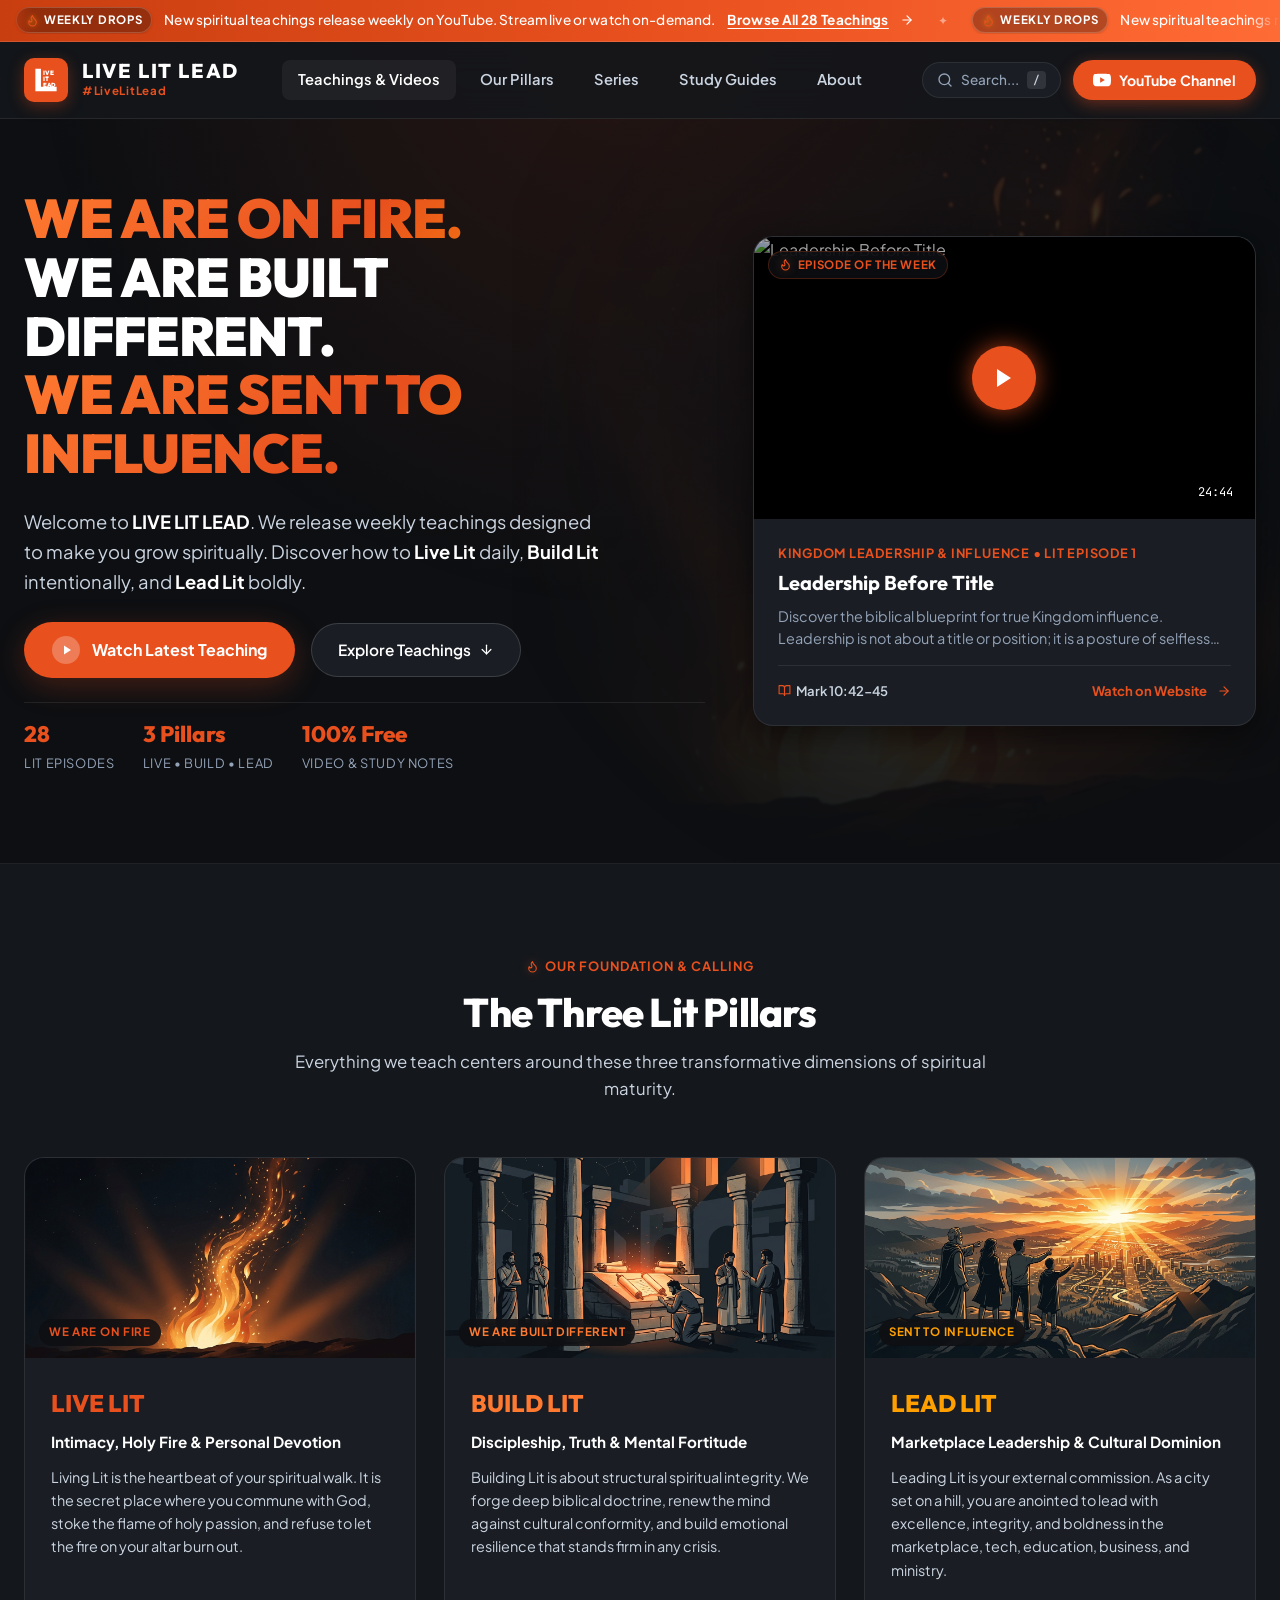
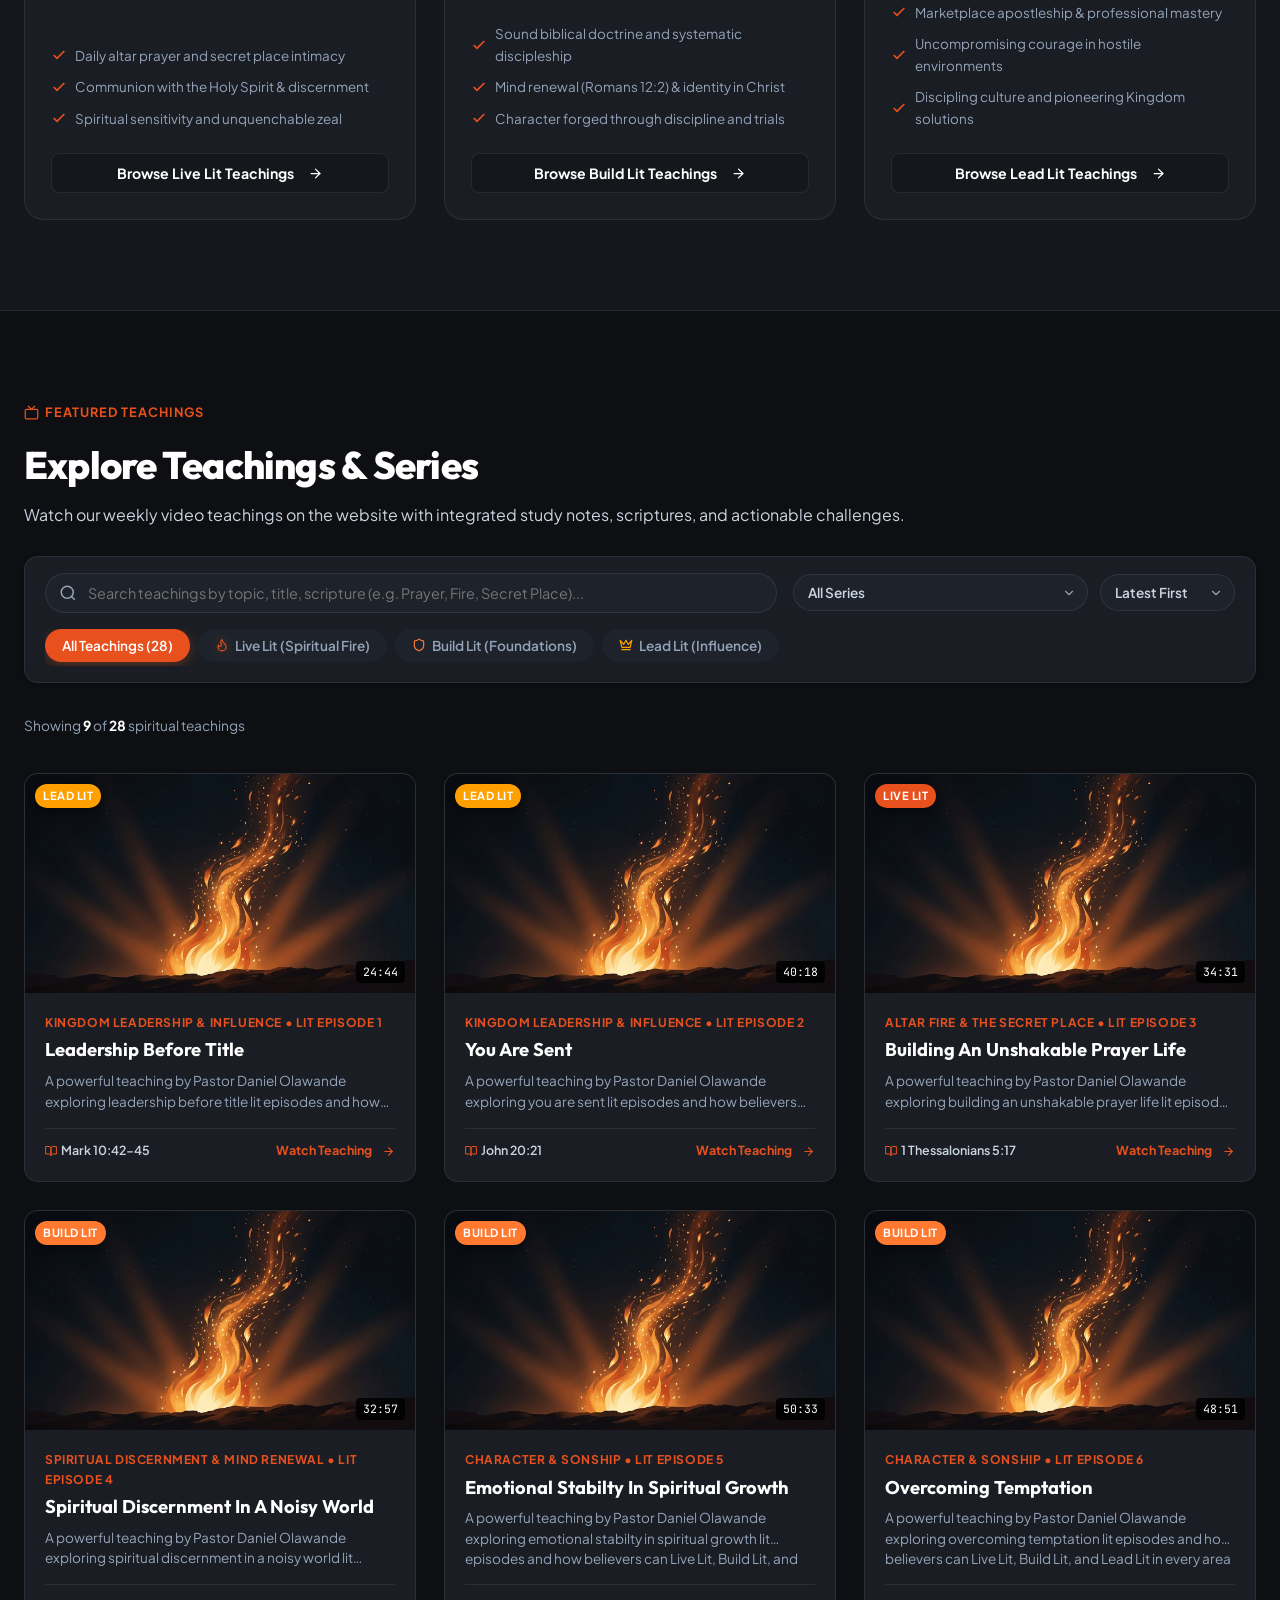
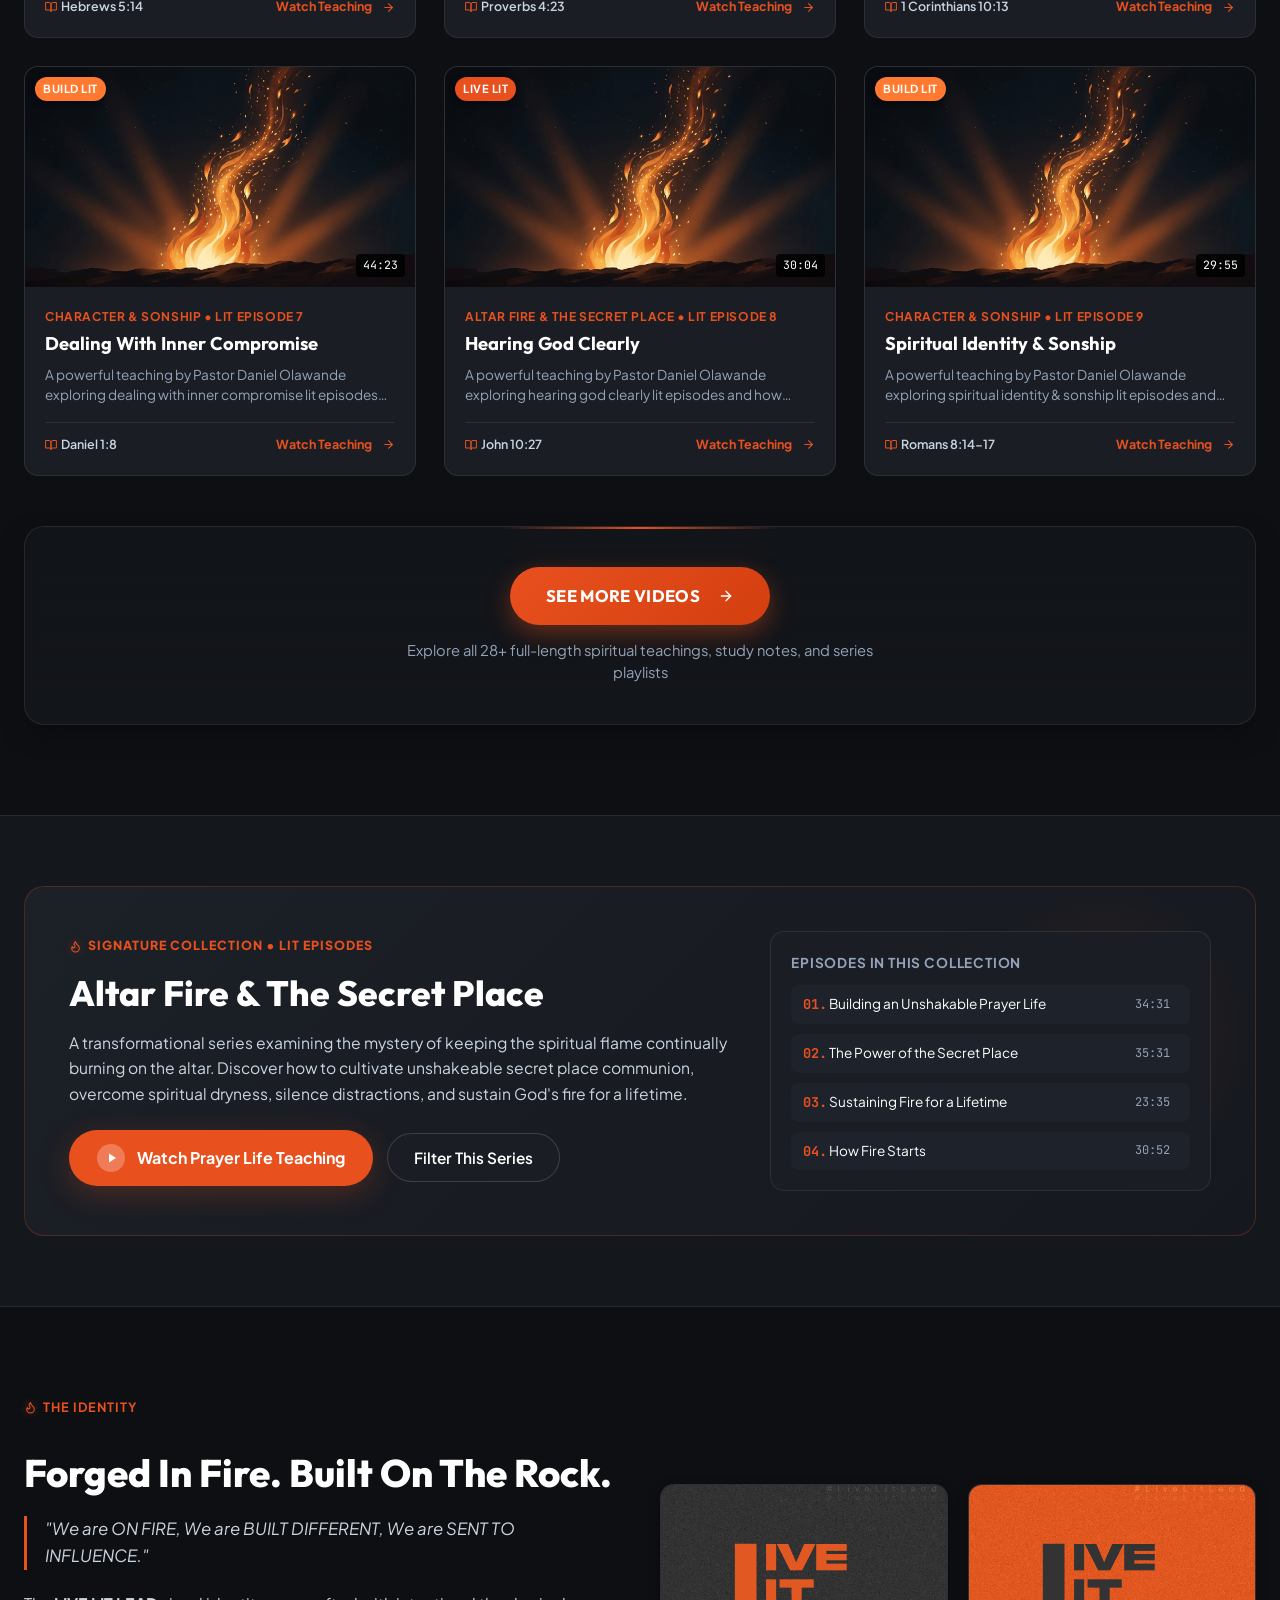
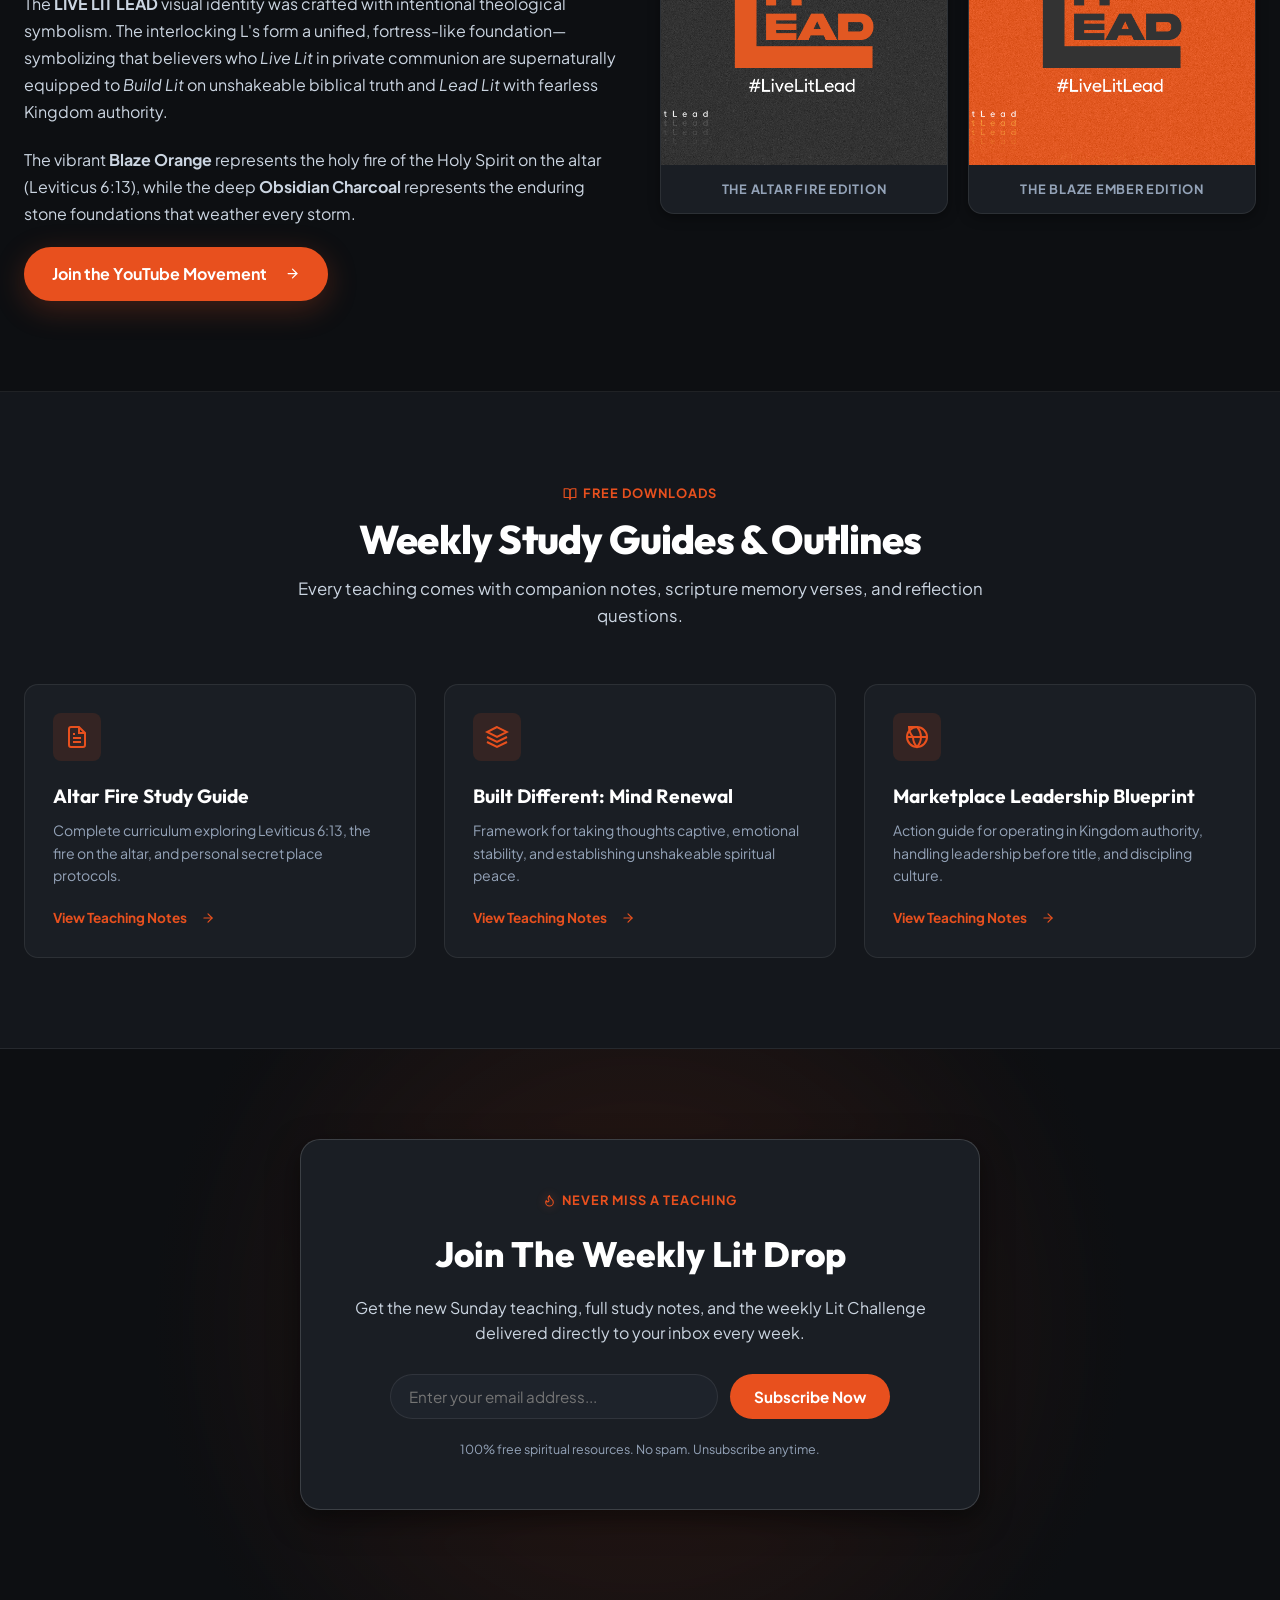
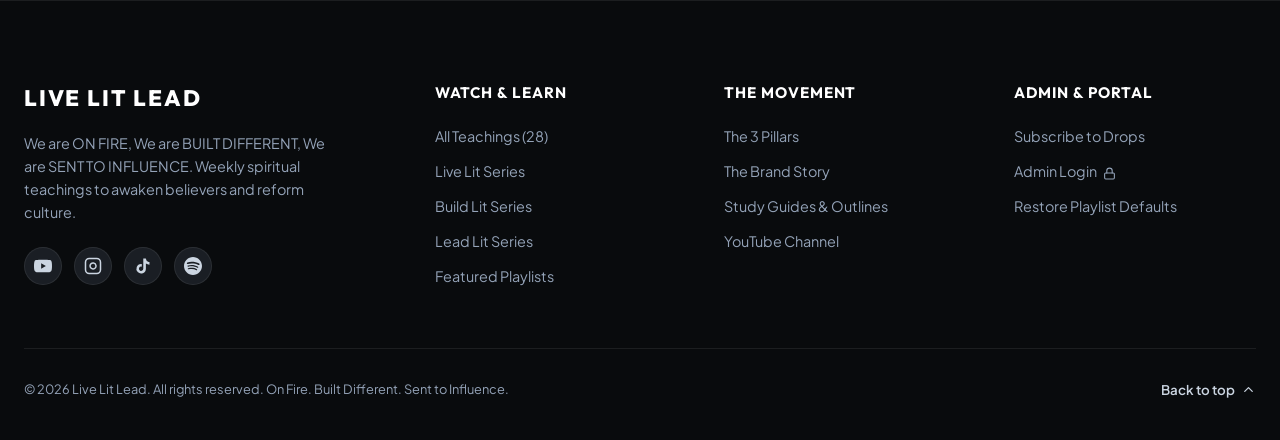
==== commit d12ceabb: "feat: make top announcement bar a responsive moving marquee ticker" ====
--- a/index.html
+++ b/index.html
@@ -25,18 +25,90 @@
 
 <body>
 
-  <!-- Top Announcement Bar -->
-  <div class="announcement-bar">
-    <div class="announcement-inner">
-      <span class="badge-fire">
-        <svg class="icon icon-fire" width="13" height="13" viewBox="0 0 24 24" fill="none" stroke="currentColor" stroke-width="2" stroke-linecap="round" stroke-linejoin="round" aria-hidden="true"><path d="M8.5 14.5A2.5 2.5 0 0 0 11 12c0-1.38-.5-2-1-3-1.072-2.143-.224-4.054 2-6 .5 2.5 2 4.9 4 6.5 2 1.6 3 3.5 3 5.5a7 7 0 1 1-14 0c0-1.153.433-2.294 1-3a2.5 2.5 0 0 0 2.5 2.5z"/></svg>
-        <span>Weekly Drops</span>
-      </span>
-      <span class="announcement-text">New spiritual teachings release weekly on YouTube. Stream live or watch on-demand.</span>
-      <a href="#videos" id="topWatchLink" class="announcement-link">
-        <span>Browse All 28 Teachings</span>
-        <svg class="icon icon-right" width="14" height="14" viewBox="0 0 24 24" fill="none" stroke="currentColor" stroke-width="2" stroke-linecap="round" stroke-linejoin="round" aria-hidden="true"><path d="M5 12h14"/><path d="m12 5 7 7-7 7"/></svg>
-      </a>
+    <!-- Top Announcement Bar (Moving Marquee Ticker) -->
+  <div class="announcement-bar" role="region" aria-label="Announcement">
+    <div class="marquee-wrapper">
+      <div class="marquee-track">
+        <!-- Group 1 -->
+        <div class="marquee-group">
+          <div class="announcement-item">
+            <span class="badge-fire">
+              <svg class="icon icon-fire" width="13" height="13" viewBox="0 0 24 24" fill="none" stroke="currentColor" stroke-width="2" stroke-linecap="round" stroke-linejoin="round" aria-hidden="true"><path d="M8.5 14.5A2.5 2.5 0 0 0 11 12c0-1.38-.5-2-1-3-1.072-2.143-.224-4.054 2-6 .5 2.5 2 4.9 4 6.5 2 1.6 3 3.5 3 5.5a7 7 0 1 1-14 0c0-1.153.433-2.294 1-3a2.5 2.5 0 0 0 2.5 2.5z"/></svg>
+              <span>Weekly Drops</span>
+            </span>
+            <span class="announcement-text">New spiritual teachings release weekly on YouTube. Stream live or watch on-demand.</span>
+            <a href="#videos" id="topWatchLink" class="announcement-link">
+              <span>Browse All 28 Teachings</span>
+              <svg class="icon icon-right" width="14" height="14" viewBox="0 0 24 24" fill="none" stroke="currentColor" stroke-width="2" stroke-linecap="round" stroke-linejoin="round" aria-hidden="true"><path d="M5 12h14"/><path d="m12 5 7 7-7 7"/></svg>
+            </a>
+          </div>
+          <span class="marquee-separator" aria-hidden="true">✦</span>
+          <div class="announcement-item">
+            <span class="badge-fire">
+              <svg class="icon icon-fire" width="13" height="13" viewBox="0 0 24 24" fill="none" stroke="currentColor" stroke-width="2" stroke-linecap="round" stroke-linejoin="round" aria-hidden="true"><path d="M8.5 14.5A2.5 2.5 0 0 0 11 12c0-1.38-.5-2-1-3-1.072-2.143-.224-4.054 2-6 .5 2.5 2 4.9 4 6.5 2 1.6 3 3.5 3 5.5a7 7 0 1 1-14 0c0-1.153.433-2.294 1-3a2.5 2.5 0 0 0 2.5 2.5z"/></svg>
+              <span>Weekly Drops</span>
+            </span>
+            <span class="announcement-text">New spiritual teachings release weekly on YouTube. Stream live or watch on-demand.</span>
+            <a href="#videos" class="announcement-link">
+              <span>Browse All 28 Teachings</span>
+              <svg class="icon icon-right" width="14" height="14" viewBox="0 0 24 24" fill="none" stroke="currentColor" stroke-width="2" stroke-linecap="round" stroke-linejoin="round" aria-hidden="true"><path d="M5 12h14"/><path d="m12 5 7 7-7 7"/></svg>
+            </a>
+          </div>
+          <span class="marquee-separator" aria-hidden="true">✦</span>
+          <div class="announcement-item">
+            <span class="badge-fire">
+              <svg class="icon icon-fire" width="13" height="13" viewBox="0 0 24 24" fill="none" stroke="currentColor" stroke-width="2" stroke-linecap="round" stroke-linejoin="round" aria-hidden="true"><path d="M8.5 14.5A2.5 2.5 0 0 0 11 12c0-1.38-.5-2-1-3-1.072-2.143-.224-4.054 2-6 .5 2.5 2 4.9 4 6.5 2 1.6 3 3.5 3 5.5a7 7 0 1 1-14 0c0-1.153.433-2.294 1-3a2.5 2.5 0 0 0 2.5 2.5z"/></svg>
+              <span>Weekly Drops</span>
+            </span>
+            <span class="announcement-text">New spiritual teachings release weekly on YouTube. Stream live or watch on-demand.</span>
+            <a href="#videos" class="announcement-link">
+              <span>Browse All 28 Teachings</span>
+              <svg class="icon icon-right" width="14" height="14" viewBox="0 0 24 24" fill="none" stroke="currentColor" stroke-width="2" stroke-linecap="round" stroke-linejoin="round" aria-hidden="true"><path d="M5 12h14"/><path d="m12 5 7 7-7 7"/></svg>
+            </a>
+          </div>
+          <span class="marquee-separator" aria-hidden="true">✦</span>
+        </div>
+
+        <!-- Group 2 (Clone for infinite seamless loop) -->
+        <div class="marquee-group" aria-hidden="true">
+          <div class="announcement-item">
+            <span class="badge-fire">
+              <svg class="icon icon-fire" width="13" height="13" viewBox="0 0 24 24" fill="none" stroke="currentColor" stroke-width="2" stroke-linecap="round" stroke-linejoin="round" aria-hidden="true"><path d="M8.5 14.5A2.5 2.5 0 0 0 11 12c0-1.38-.5-2-1-3-1.072-2.143-.224-4.054 2-6 .5 2.5 2 4.9 4 6.5 2 1.6 3 3.5 3 5.5a7 7 0 1 1-14 0c0-1.153.433-2.294 1-3a2.5 2.5 0 0 0 2.5 2.5z"/></svg>
+              <span>Weekly Drops</span>
+            </span>
+            <span class="announcement-text">New spiritual teachings release weekly on YouTube. Stream live or watch on-demand.</span>
+            <a href="#videos" tabindex="-1" class="announcement-link">
+              <span>Browse All 28 Teachings</span>
+              <svg class="icon icon-right" width="14" height="14" viewBox="0 0 24 24" fill="none" stroke="currentColor" stroke-width="2" stroke-linecap="round" stroke-linejoin="round" aria-hidden="true"><path d="M5 12h14"/><path d="m12 5 7 7-7 7"/></svg>
+            </a>
+          </div>
+          <span class="marquee-separator" aria-hidden="true">✦</span>
+          <div class="announcement-item">
+            <span class="badge-fire">
+              <svg class="icon icon-fire" width="13" height="13" viewBox="0 0 24 24" fill="none" stroke="currentColor" stroke-width="2" stroke-linecap="round" stroke-linejoin="round" aria-hidden="true"><path d="M8.5 14.5A2.5 2.5 0 0 0 11 12c0-1.38-.5-2-1-3-1.072-2.143-.224-4.054 2-6 .5 2.5 2 4.9 4 6.5 2 1.6 3 3.5 3 5.5a7 7 0 1 1-14 0c0-1.153.433-2.294 1-3a2.5 2.5 0 0 0 2.5 2.5z"/></svg>
+              <span>Weekly Drops</span>
+            </span>
+            <span class="announcement-text">New spiritual teachings release weekly on YouTube. Stream live or watch on-demand.</span>
+            <a href="#videos" tabindex="-1" class="announcement-link">
+              <span>Browse All 28 Teachings</span>
+              <svg class="icon icon-right" width="14" height="14" viewBox="0 0 24 24" fill="none" stroke="currentColor" stroke-width="2" stroke-linecap="round" stroke-linejoin="round" aria-hidden="true"><path d="M5 12h14"/><path d="m12 5 7 7-7 7"/></svg>
+            </a>
+          </div>
+          <span class="marquee-separator" aria-hidden="true">✦</span>
+          <div class="announcement-item">
+            <span class="badge-fire">
+              <svg class="icon icon-fire" width="13" height="13" viewBox="0 0 24 24" fill="none" stroke="currentColor" stroke-width="2" stroke-linecap="round" stroke-linejoin="round" aria-hidden="true"><path d="M8.5 14.5A2.5 2.5 0 0 0 11 12c0-1.38-.5-2-1-3-1.072-2.143-.224-4.054 2-6 .5 2.5 2 4.9 4 6.5 2 1.6 3 3.5 3 5.5a7 7 0 1 1-14 0c0-1.153.433-2.294 1-3a2.5 2.5 0 0 0 2.5 2.5z"/></svg>
+              <span>Weekly Drops</span>
+            </span>
+            <span class="announcement-text">New spiritual teachings release weekly on YouTube. Stream live or watch on-demand.</span>
+            <a href="#videos" tabindex="-1" class="announcement-link">
+              <span>Browse All 28 Teachings</span>
+              <svg class="icon icon-right" width="14" height="14" viewBox="0 0 24 24" fill="none" stroke="currentColor" stroke-width="2" stroke-linecap="round" stroke-linejoin="round" aria-hidden="true"><path d="M5 12h14"/><path d="m12 5 7 7-7 7"/></svg>
+            </a>
+          </div>
+          <span class="marquee-separator" aria-hidden="true">✦</span>
+        </div>
+      </div>
     </div>
   </div>
 
--- a/css/style.css
+++ b/css/style.css
@@ -239,53 +239,150 @@
   margin-left: 2px;
 }
 
-/* ==========================================================================
-   TOP ANNOUNCEMENT BAR
-   ========================================================================== */
-.announcement-bar {
-  background: linear-gradient(90deg, #C93E10 0%, #E8501E 50%, #FF6B35 100%);
-  color: #FFFFFF;
-  padding: 10px 20px;
-  font-size: 0.85rem;
-  font-weight: 600;
-  text-align: center;
-  position: relative;
-  z-index: 50;
-  display: flex;
-  align-items: center;
-  justify-content: center;
-  letter-spacing: 0.02em;
-}
-
-.announcement-inner {
-  display: flex;
-  align-items: center;
-  justify-content: center;
-  gap: 12px;
-  flex-wrap: wrap;
-  width: 100%;
-  max-width: 1280px;
-  margin: 0 auto;
-}
-
-.announcement-bar .badge-fire {
-  background: rgba(0, 0, 0, 0.25);
-  padding: 3px 8px;
-  border-radius: var(--radius-pill);
-  font-size: 0.75rem;
-  text-transform: uppercase;
-  letter-spacing: 0.06em;
-}
-
-.announcement-bar a {
-  text-decoration: underline;
-  text-underline-offset: 3px;
-  font-weight: 700;
-  transition: opacity var(--transition-fast);
-}
-
-.announcement-bar a:hover {
-  opacity: 0.85;
+/* ==========================================================================
+   TOP ANNOUNCEMENT BAR (MOVING TICKER / MARQUEE)
+   ========================================================================== */
+.announcement-bar {
+  background: linear-gradient(90deg, #C93E10 0%, #E8501E 50%, #FF6B35 100%);
+  color: #FFFFFF;
+  height: 42px;
+  position: relative;
+  z-index: 50;
+  display: flex;
+  align-items: center;
+  overflow: hidden;
+  letter-spacing: 0.02em;
+  border-bottom: 1px solid rgba(255, 255, 255, 0.12);
+  user-select: none;
+}
+
+/* Gradient edge mask to smoothly fade in/out at viewport edges */
+.announcement-bar .marquee-wrapper {
+  display: flex;
+  overflow: hidden;
+  width: 100%;
+  position: relative;
+  mask-image: linear-gradient(90deg, transparent 0%, #000 32px, #000 calc(100% - 32px), transparent 100%);
+  -webkit-mask-image: linear-gradient(90deg, transparent 0%, #000 32px, #000 calc(100% - 32px), transparent 100%);
+}
+
+.announcement-bar .marquee-track {
+  display: flex;
+  align-items: center;
+  width: max-content;
+  flex-shrink: 0;
+  animation: marquee-scroll 32s linear infinite;
+  will-change: transform;
+}
+
+/* Pause on hover, active touch, or keyboard focus for effortless reading & clicking */
+.announcement-bar:hover .marquee-track,
+.announcement-bar:active .marquee-track,
+.announcement-bar:focus-within .marquee-track,
+.announcement-bar.is-paused .marquee-track {
+  animation-play-state: paused;
+}
+
+.announcement-bar .marquee-group {
+  display: flex;
+  align-items: center;
+  flex-shrink: 0;
+}
+
+.announcement-bar .announcement-item {
+  display: inline-flex;
+  align-items: center;
+  gap: 12px;
+  padding: 0 16px;
+  white-space: nowrap;
+  font-size: 0.85rem;
+  font-weight: 600;
+}
+
+.announcement-bar .badge-fire {
+  display: inline-flex;
+  align-items: center;
+  gap: 5px;
+  background: rgba(0, 0, 0, 0.28);
+  backdrop-filter: blur(4px);
+  -webkit-backdrop-filter: blur(4px);
+  padding: 3px 9px;
+  border-radius: var(--radius-pill, 9999px);
+  font-size: 0.72rem;
+  font-weight: 700;
+  text-transform: uppercase;
+  letter-spacing: 0.06em;
+  border: 1px solid rgba(255, 255, 255, 0.18);
+  box-shadow: 0 1px 3px rgba(0, 0, 0, 0.15);
+  color: #FFF;
+}
+
+.announcement-bar .badge-fire .icon-fire {
+  color: #FFA500;
+  filter: drop-shadow(0 0 2px rgba(255, 165, 0, 0.6));
+}
+
+.announcement-bar .announcement-text {
+  color: #FFFFFF;
+  font-weight: 500;
+  letter-spacing: 0.01em;
+}
+
+.announcement-bar .announcement-link {
+  display: inline-flex;
+  align-items: center;
+  gap: 5px;
+  color: #FFFFFF;
+  font-weight: 700;
+  text-decoration: underline;
+  text-underline-offset: 3px;
+  transition: opacity 0.2s ease, transform 0.2s ease;
+}
+
+.announcement-bar .announcement-link:hover {
+  opacity: 0.9;
+  text-decoration-color: #FFA500;
+}
+
+.announcement-bar .announcement-link .icon-right {
+  transition: transform 0.2s ease;
+}
+
+.announcement-bar .announcement-link:hover .icon-right {
+  transform: translateX(3px);
+}
+
+.announcement-bar .marquee-separator {
+  color: rgba(255, 255, 255, 0.45);
+  font-size: 0.75rem;
+  padding: 0 8px;
+  user-select: none;
+}
+
+@keyframes marquee-scroll {
+  from {
+    transform: translate3d(0, 0, 0);
+  }
+  to {
+    transform: translate3d(-50%, 0, 0);
+  }
+}
+
+/* Accessibility: respect user prefers-reduced-motion */
+@media (prefers-reduced-motion: reduce) {
+  .announcement-bar .marquee-track {
+    animation: none;
+    transform: none;
+  }
+  .announcement-bar .marquee-wrapper {
+    overflow-x: auto;
+    mask-image: none;
+    -webkit-mask-image: none;
+    scrollbar-width: none;
+  }
+  .announcement-bar .marquee-wrapper::-webkit-scrollbar {
+    display: none;
+  }
 }
 
 /* ==========================================================================
@@ -2712,45 +2809,30 @@
     --header-height: 64px;
   }
 
-  /* Top Announcement Bar: Perfectly Aligned & Centered on Mobile */
-  .announcement-bar {
-    padding: 10px 16px;
-    font-size: 0.8rem;
-    line-height: 1.45;
-  }
-
-  .announcement-inner {
-    flex-direction: column;
-    align-items: center;
-    justify-content: center;
-    text-align: center;
-    gap: 6px;
-  }
-
-  .announcement-bar .badge-fire {
-    display: inline-flex;
-    align-items: center;
-    justify-content: center;
-    font-size: 0.72rem;
-    padding: 2px 10px;
-    letter-spacing: 0.05em;
-  }
-
-  .announcement-text {
-    font-size: 0.78rem;
-    line-height: 1.4;
-    text-align: center;
-    max-width: 100%;
-    margin: 0;
-  }
-
-  .announcement-bar a {
-    display: inline-flex;
-    align-items: center;
-    justify-content: center;
-    font-size: 0.8rem;
-    font-weight: 700;
-    margin-top: 2px;
+  /* Top Announcement Bar: Responsive moving ticker on tablets and mobile */
+  .announcement-bar {
+    height: 38px;
+    padding: 0;
+  }
+
+  .announcement-bar .announcement-item {
+    gap: 8px;
+    padding: 0 12px;
+    font-size: 0.78rem;
+  }
+
+  .announcement-bar .badge-fire {
+    font-size: 0.68rem;
+    padding: 2px 7px;
+  }
+
+  .announcement-bar .marquee-wrapper {
+    mask-image: linear-gradient(90deg, transparent 0%, #000 16px, #000 calc(100% - 16px), transparent 100%);
+    -webkit-mask-image: linear-gradient(90deg, transparent 0%, #000 16px, #000 calc(100% - 16px), transparent 100%);
+  }
+
+  .announcement-bar .marquee-track {
+    animation-duration: 28s;
   }
 
   /* Header on Mobile: Remove YouTube Channel button and optimize spacing */
@@ -2816,20 +2898,30 @@
 }
 
 @media (max-width: 480px) {
-  .announcement-bar {
-    padding: 8px 12px;
-  }
-
-  .announcement-inner {
-    gap: 4px;
-  }
-
-  .announcement-text {
-    font-size: 0.74rem;
-  }
-
-  .announcement-bar a {
-    font-size: 0.76rem;
+  .announcement-bar {
+    height: 36px;
+    padding: 0;
+  }
+
+  .announcement-bar .announcement-item {
+    gap: 7px;
+    padding: 0 10px;
+    font-size: 0.73rem;
+  }
+
+  .announcement-bar .badge-fire {
+    font-size: 0.65rem;
+    padding: 2px 6px;
+    gap: 3px;
+  }
+
+  .announcement-bar .announcement-link {
+    font-size: 0.74rem;
+  }
+
+  .announcement-bar .marquee-separator {
+    padding: 0 4px;
+    font-size: 0.65rem;
   }
 
   .brand-icon {
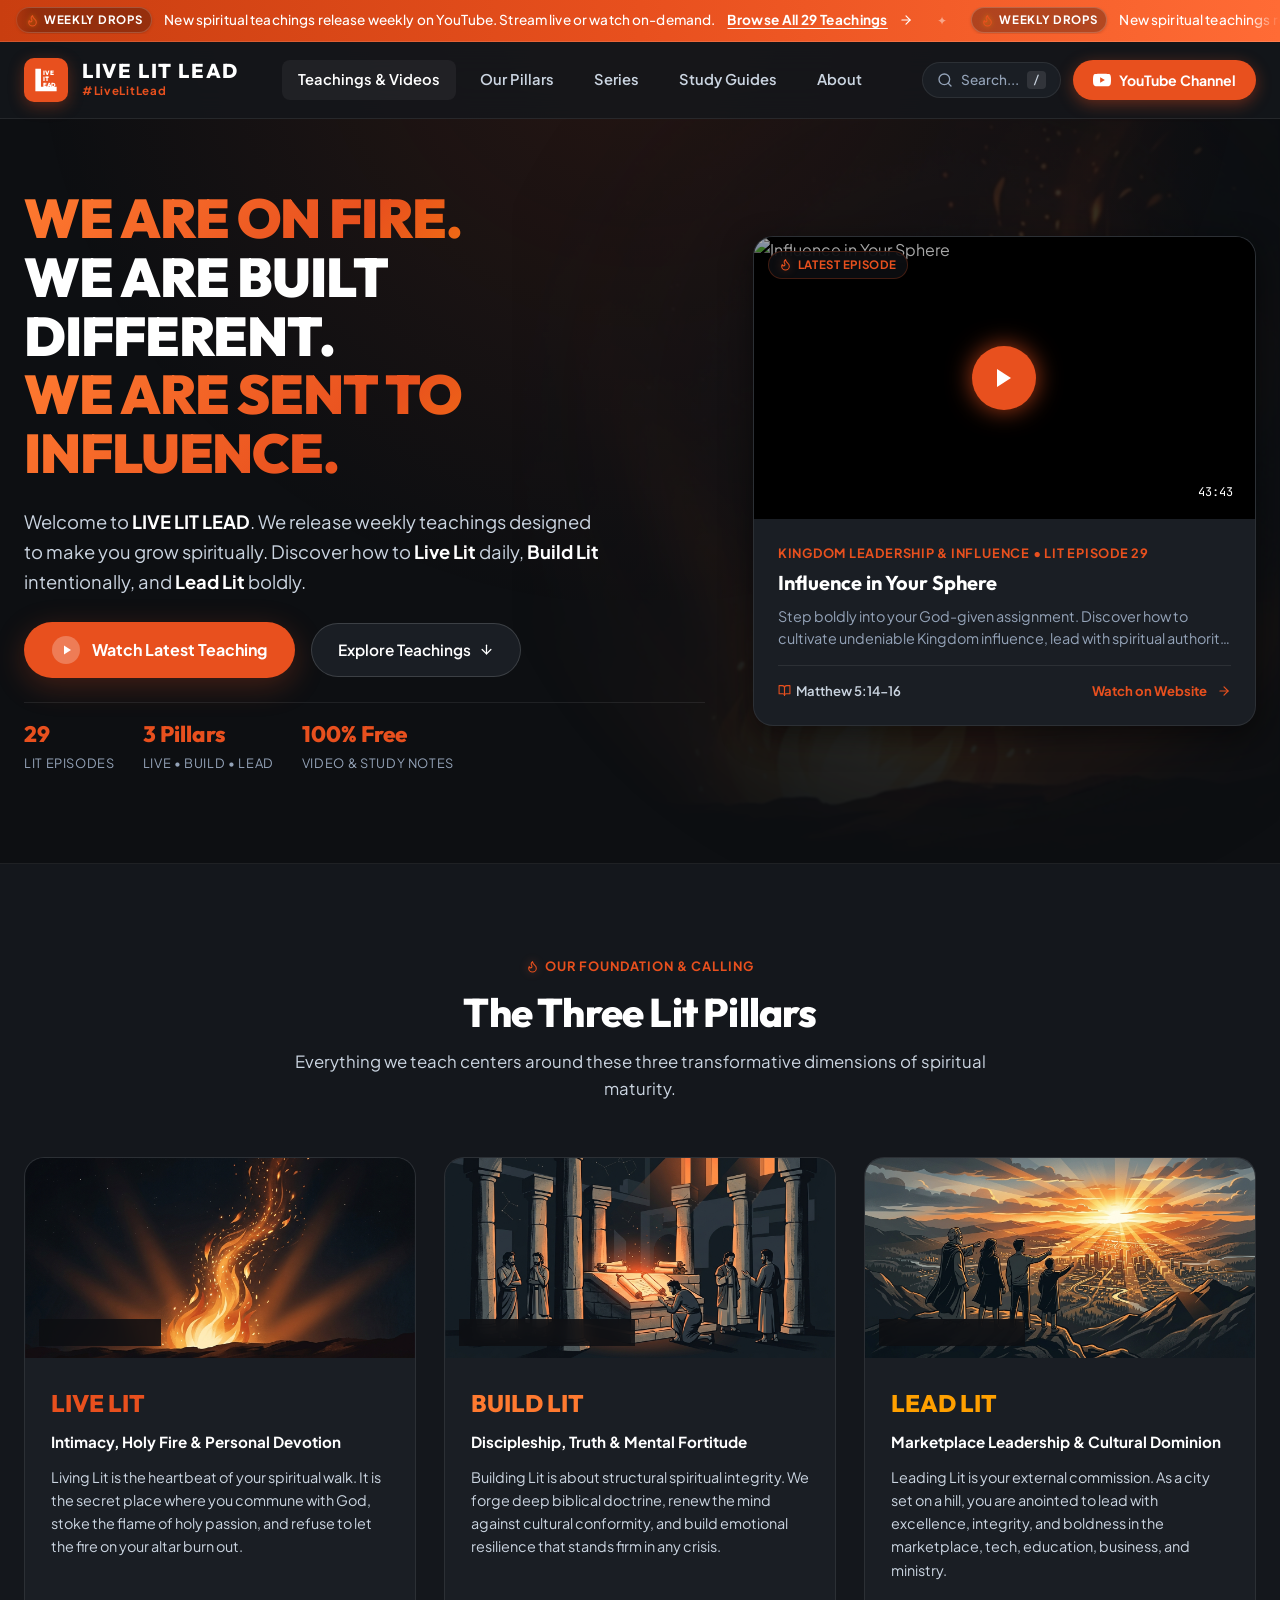
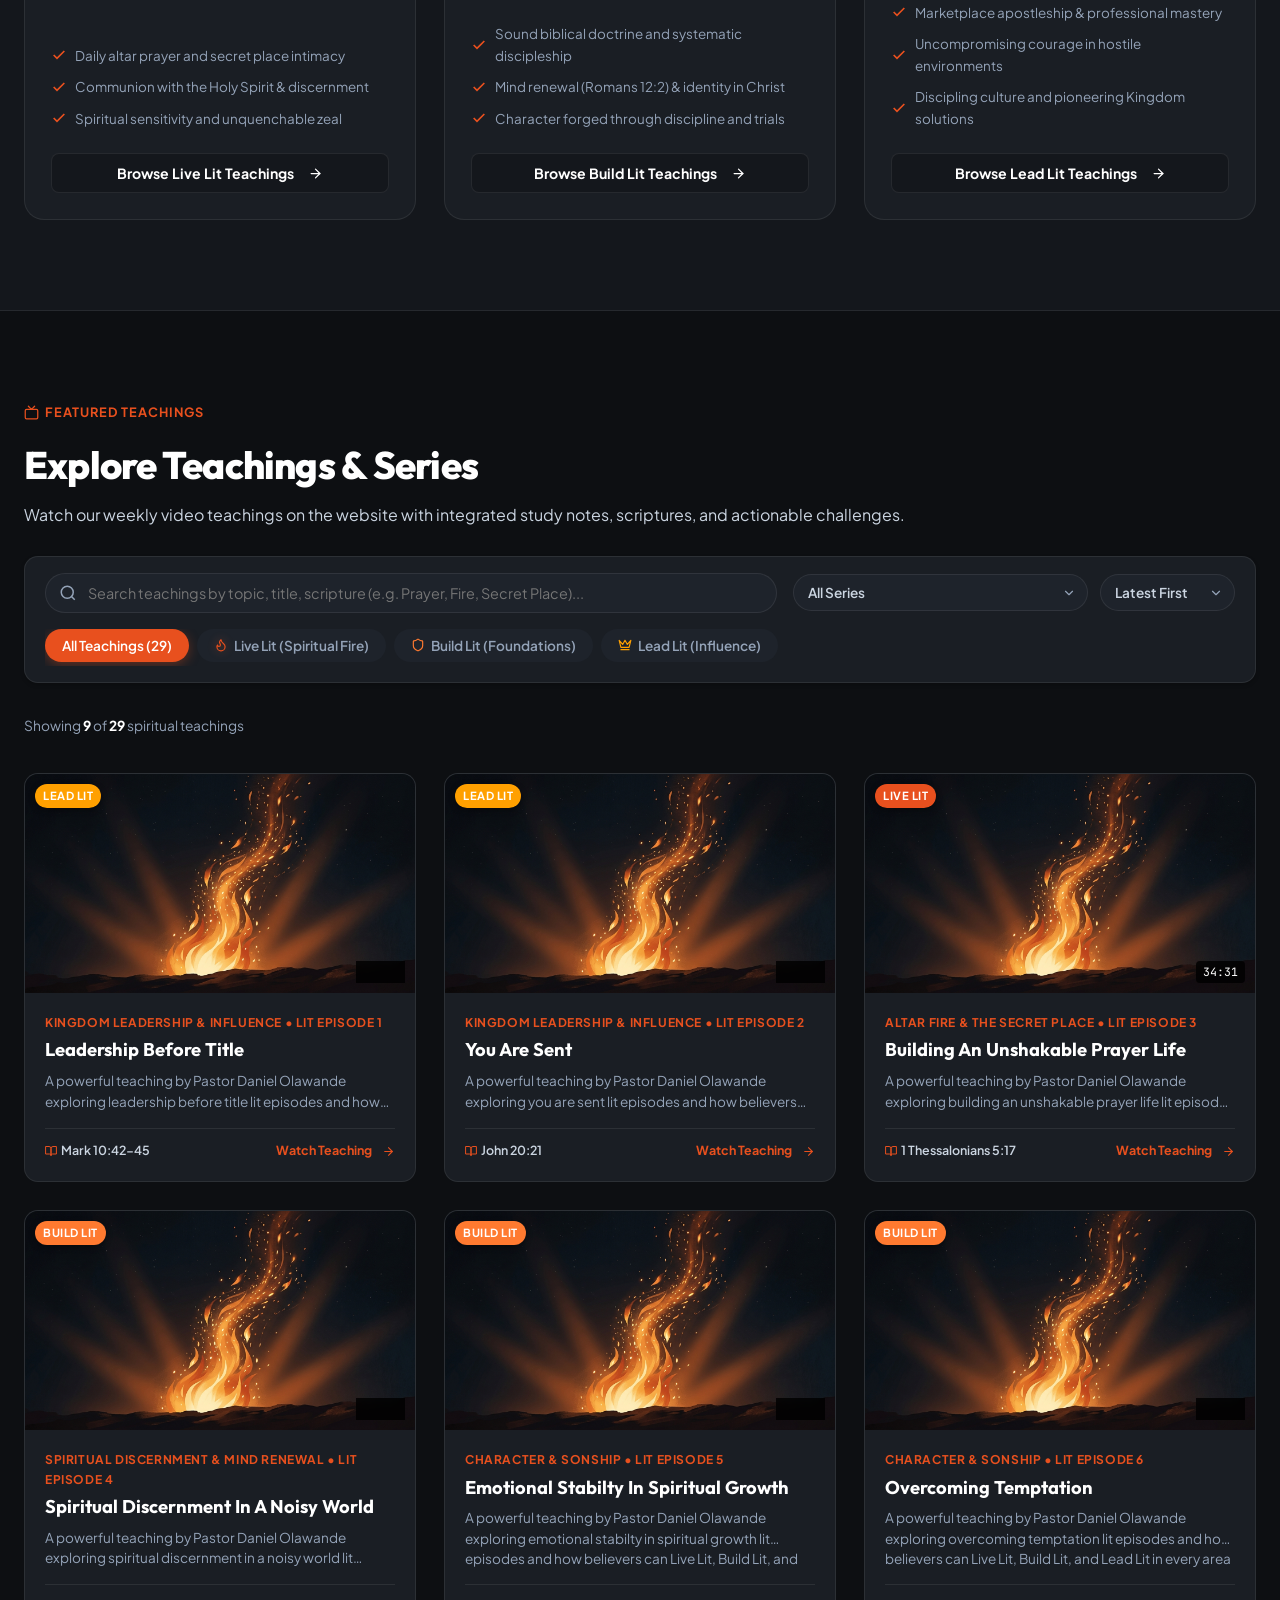
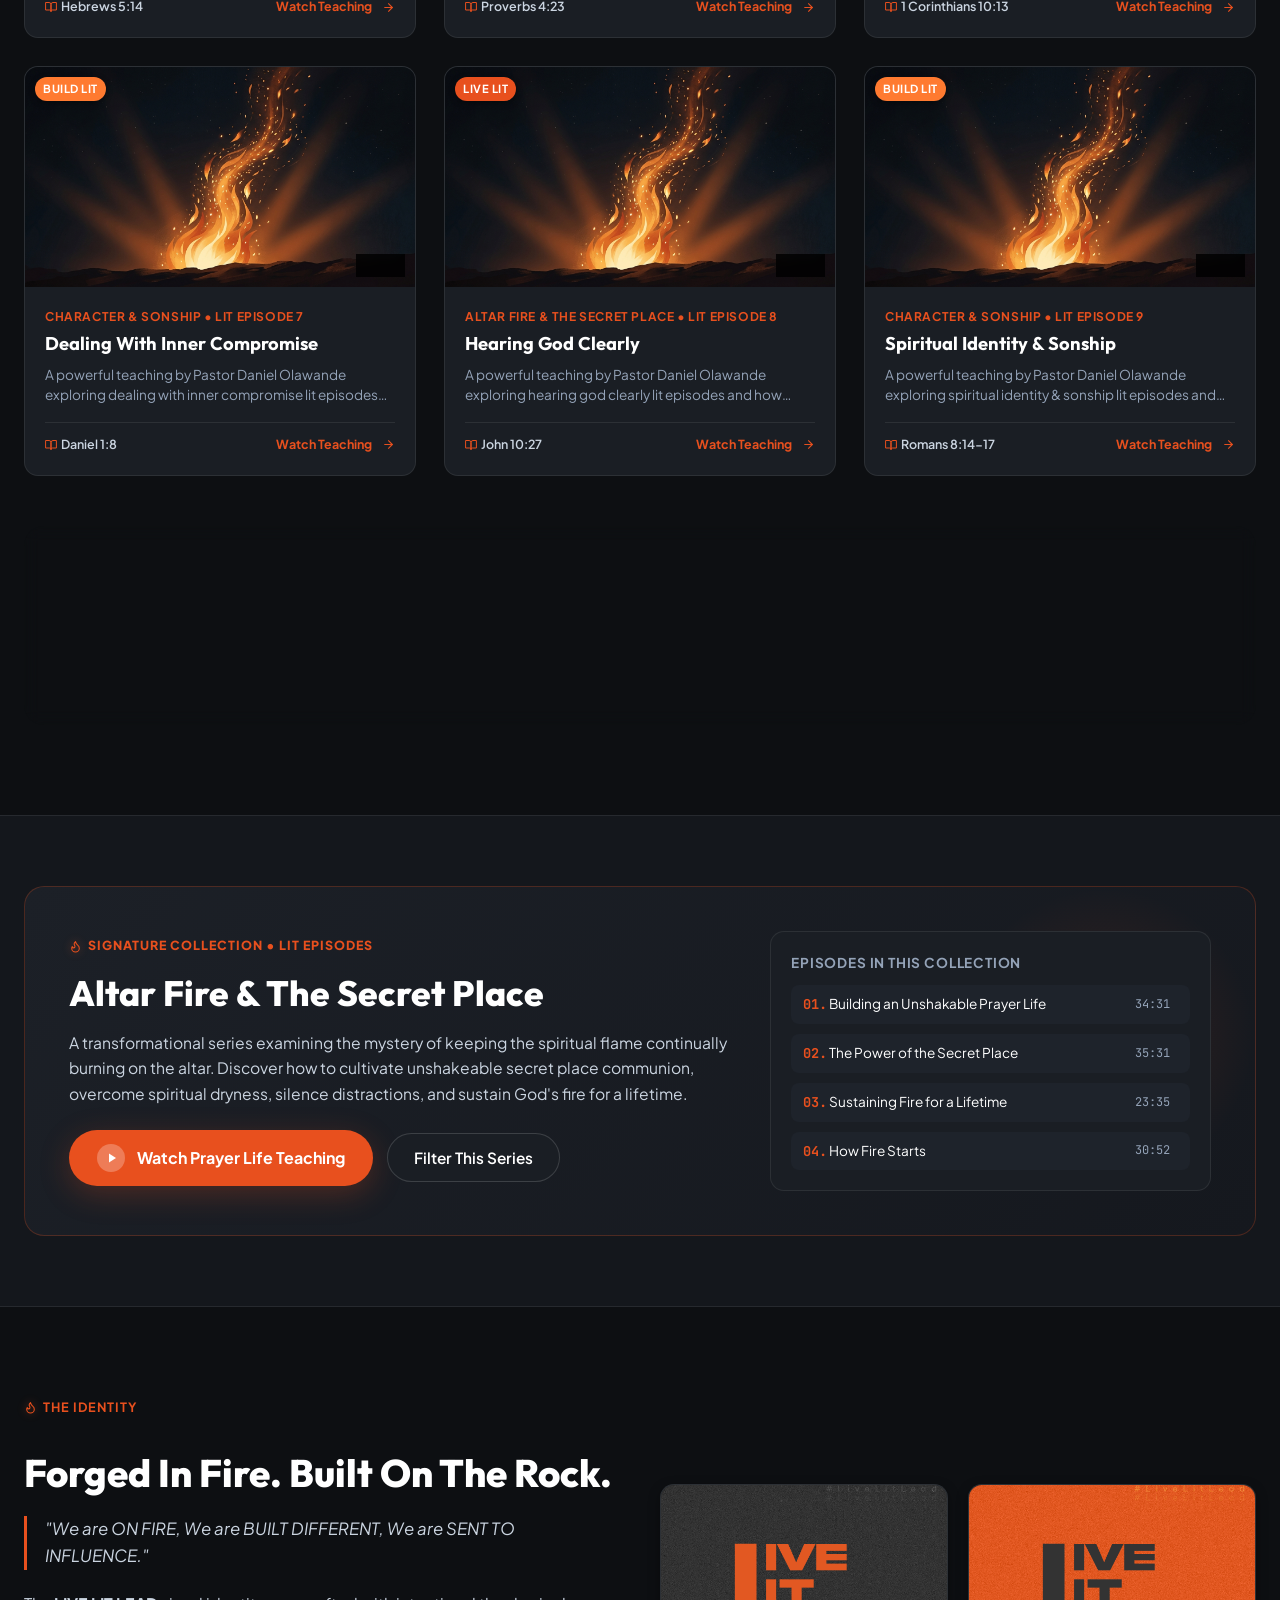
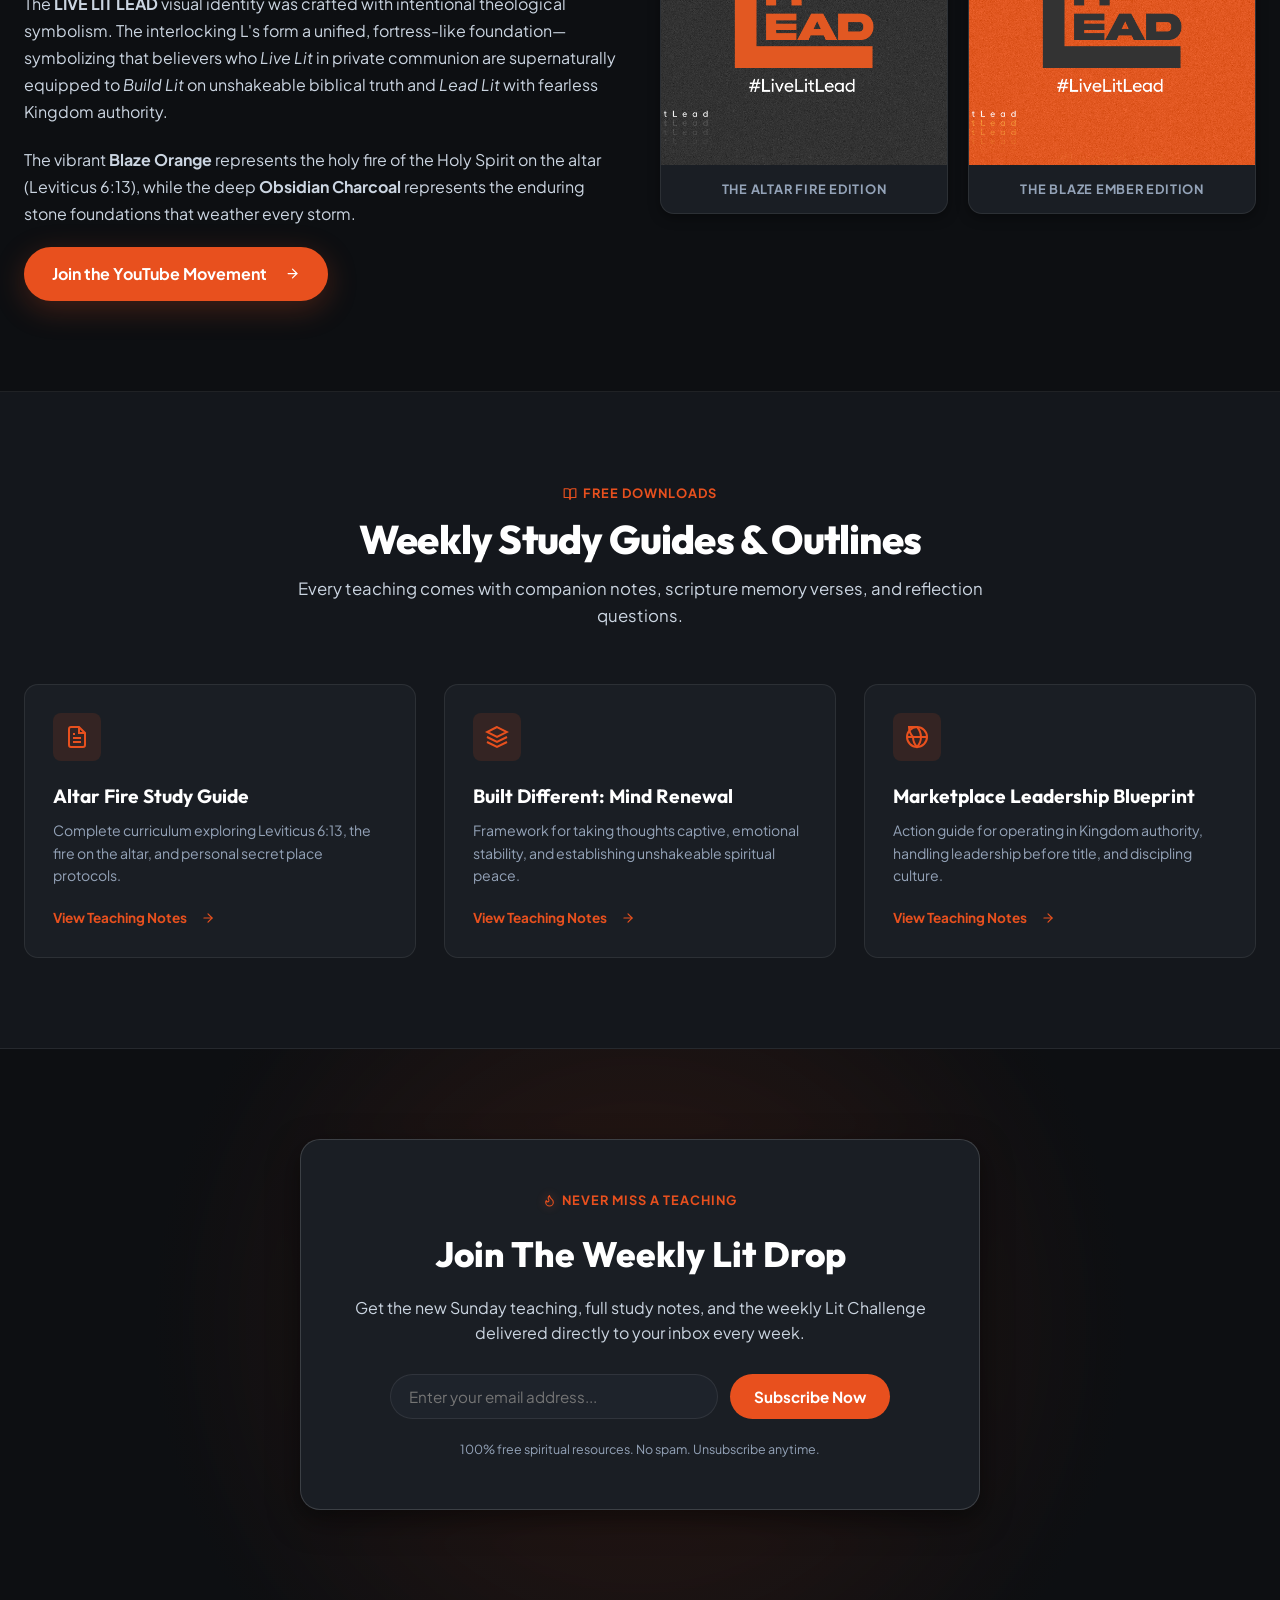
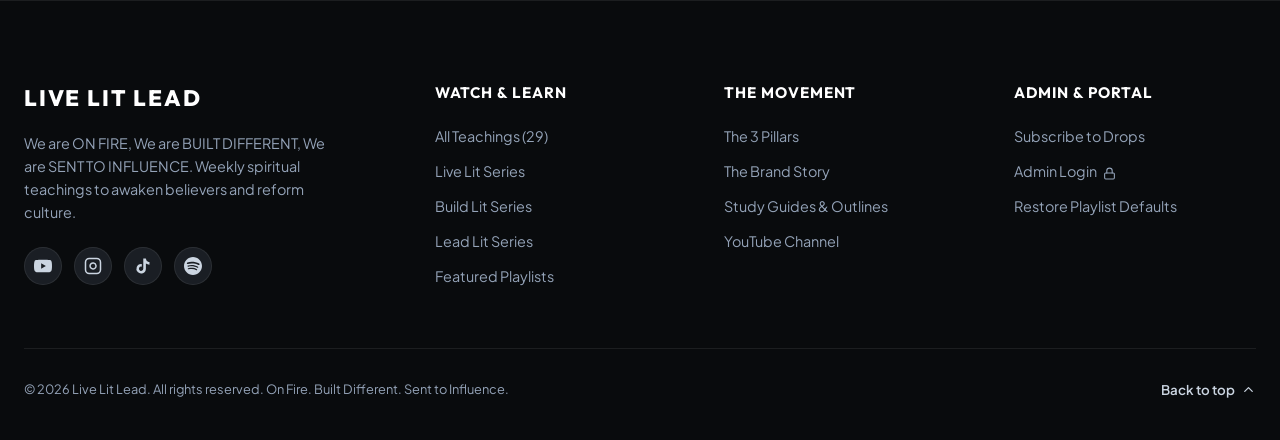
==== commit a3171fb3: "feat: add 'Influence in Your Sphere' video and set as latest episode" ====
--- a/index.html
+++ b/index.html
@@ -38,7 +38,7 @@
             </span>
             <span class="announcement-text">New spiritual teachings release weekly on YouTube. Stream live or watch on-demand.</span>
             <a href="#videos" id="topWatchLink" class="announcement-link">
-              <span>Browse All 28 Teachings</span>
+              <span>Browse All 29 Teachings</span>
               <svg class="icon icon-right" width="14" height="14" viewBox="0 0 24 24" fill="none" stroke="currentColor" stroke-width="2" stroke-linecap="round" stroke-linejoin="round" aria-hidden="true"><path d="M5 12h14"/><path d="m12 5 7 7-7 7"/></svg>
             </a>
           </div>
@@ -50,7 +50,7 @@
             </span>
             <span class="announcement-text">New spiritual teachings release weekly on YouTube. Stream live or watch on-demand.</span>
             <a href="#videos" class="announcement-link">
-              <span>Browse All 28 Teachings</span>
+              <span>Browse All 29 Teachings</span>
               <svg class="icon icon-right" width="14" height="14" viewBox="0 0 24 24" fill="none" stroke="currentColor" stroke-width="2" stroke-linecap="round" stroke-linejoin="round" aria-hidden="true"><path d="M5 12h14"/><path d="m12 5 7 7-7 7"/></svg>
             </a>
           </div>
@@ -62,7 +62,7 @@
             </span>
             <span class="announcement-text">New spiritual teachings release weekly on YouTube. Stream live or watch on-demand.</span>
             <a href="#videos" class="announcement-link">
-              <span>Browse All 28 Teachings</span>
+              <span>Browse All 29 Teachings</span>
               <svg class="icon icon-right" width="14" height="14" viewBox="0 0 24 24" fill="none" stroke="currentColor" stroke-width="2" stroke-linecap="round" stroke-linejoin="round" aria-hidden="true"><path d="M5 12h14"/><path d="m12 5 7 7-7 7"/></svg>
             </a>
           </div>
@@ -78,7 +78,7 @@
             </span>
             <span class="announcement-text">New spiritual teachings release weekly on YouTube. Stream live or watch on-demand.</span>
             <a href="#videos" tabindex="-1" class="announcement-link">
-              <span>Browse All 28 Teachings</span>
+              <span>Browse All 29 Teachings</span>
               <svg class="icon icon-right" width="14" height="14" viewBox="0 0 24 24" fill="none" stroke="currentColor" stroke-width="2" stroke-linecap="round" stroke-linejoin="round" aria-hidden="true"><path d="M5 12h14"/><path d="m12 5 7 7-7 7"/></svg>
             </a>
           </div>
@@ -90,7 +90,7 @@
             </span>
             <span class="announcement-text">New spiritual teachings release weekly on YouTube. Stream live or watch on-demand.</span>
             <a href="#videos" tabindex="-1" class="announcement-link">
-              <span>Browse All 28 Teachings</span>
+              <span>Browse All 29 Teachings</span>
               <svg class="icon icon-right" width="14" height="14" viewBox="0 0 24 24" fill="none" stroke="currentColor" stroke-width="2" stroke-linecap="round" stroke-linejoin="round" aria-hidden="true"><path d="M5 12h14"/><path d="m12 5 7 7-7 7"/></svg>
             </a>
           </div>
@@ -102,7 +102,7 @@
             </span>
             <span class="announcement-text">New spiritual teachings release weekly on YouTube. Stream live or watch on-demand.</span>
             <a href="#videos" tabindex="-1" class="announcement-link">
-              <span>Browse All 28 Teachings</span>
+              <span>Browse All 29 Teachings</span>
               <svg class="icon icon-right" width="14" height="14" viewBox="0 0 24 24" fill="none" stroke="currentColor" stroke-width="2" stroke-linecap="round" stroke-linejoin="round" aria-hidden="true"><path d="M5 12h14"/><path d="m12 5 7 7-7 7"/></svg>
             </a>
           </div>
@@ -176,7 +176,7 @@
         </div>
 
         <!-- YouTube Channel Subscribe CTA (Desktop only) -->
-        <a href="https://www.youtube.com/watch?v=moUvlAkEhxg&list=PL0zut06BhfP_9r3hhY8JXAyug6ENy9IFE" target="_blank"
+        <a href="https://www.youtube.com/watch?v=cSexrwH2sb4&list=PL0zut06BhfP_9r3hhY8JXAyug6ENy9IFE" target="_blank"
           rel="noopener noreferrer" class="btn-subscribe" id="btnHeaderSubscribe">
           <svg width="18" height="18" viewBox="0 0 24 24" fill="currentColor">
             <path
@@ -237,7 +237,7 @@
         </a></li>
       </ul>
       <div class="mobile-nav-actions">
-        <a href="https://www.youtube.com/watch?v=moUvlAkEhxg&list=PL0zut06BhfP_9r3hhY8JXAyug6ENy9IFE" target="_blank"
+        <a href="https://www.youtube.com/watch?v=cSexrwH2sb4&list=PL0zut06BhfP_9r3hhY8JXAyug6ENy9IFE" target="_blank"
           rel="noopener noreferrer" class="btn-mobile-youtube">
           <svg width="18" height="18" viewBox="0 0 24 24" fill="currentColor">
             <path
@@ -271,7 +271,7 @@
         </p>
 
         <div class="hero-ctas">
-          <button class="btn-primary-play" id="heroPlayBtn" data-video-id="lll-yt-001">
+          <button class="btn-primary-play" id="heroPlayBtn" data-video-id="lll-yt-029">
             <span class="play-circle">
               <svg width="12" height="12" viewBox="0 0 24 24" fill="currentColor" stroke="none" aria-hidden="true"><polygon points="6 3 20 12 6 21 6 3"/></svg>
             </span>
@@ -286,7 +286,7 @@
         <!-- Metric Counter / Trust Bar -->
         <div class="hero-meta-stats">
           <div class="stat-item">
-            <span class="stat-number">28</span>
+            <span class="stat-number">29</span>
             <span class="stat-label">Lit Episodes</span>
           </div>
           <div class="stat-item">
@@ -300,17 +300,17 @@
         </div>
       </div>
 
-      <!-- Right Column: BibleProject-Style Video Spotlight Card -->
+      <!-- Right Column: BibleProject-Style Video Spotlight Card (Latest Episode) -->
       <div class="hero-spotlight">
-        <div class="spotlight-card" id="heroSpotlightCard" data-video-id="lll-yt-001">
+        <div class="spotlight-card" id="heroSpotlightCard" data-video-id="lll-yt-029">
           <div class="spotlight-media">
-            <img src="https://img.youtube.com/vi/moUvlAkEhxg/hqdefault.jpg" alt="Leadership Before Title"
+            <img src="https://img.youtube.com/vi/cSexrwH2sb4/hqdefault.jpg" alt="Influence in Your Sphere"
               id="heroSpotlightImg">
             <div class="spotlight-badge">
               <svg class="icon icon-fire" width="13" height="13" viewBox="0 0 24 24" fill="none" stroke="currentColor" stroke-width="2" stroke-linecap="round" stroke-linejoin="round" aria-hidden="true"><path d="M8.5 14.5A2.5 2.5 0 0 0 11 12c0-1.38-.5-2-1-3-1.072-2.143-.224-4.054 2-6 .5 2.5 2 4.9 4 6.5 2 1.6 3 3.5 3 5.5a7 7 0 1 1-14 0c0-1.153.433-2.294 1-3a2.5 2.5 0 0 0 2.5 2.5z"/></svg>
-              <span>EPISODE OF THE WEEK</span>
+              <span>LATEST EPISODE</span>
             </div>
-            <div class="spotlight-duration">24:44</div>
+            <div class="spotlight-duration">43:43</div>
             <div class="spotlight-play-overlay">
               <div class="play-button-glow">
                 <svg width="24" height="24" viewBox="0 0 24 24" fill="currentColor">
@@ -320,14 +320,13 @@
             </div>
           </div>
           <div class="spotlight-info">
-            <div class="spotlight-series">Kingdom Leadership & Influence • Lit Episode 1</div>
-            <h3 class="spotlight-title">Leadership Before Title</h3>
-            <p class="spotlight-desc">Discover the biblical blueprint for true Kingdom influence. Leadership is not
-              about a title or position; it is a posture of selfless service, submission, and divine authority.</p>
+            <div class="spotlight-series">Kingdom Leadership &amp; Influence &bull; Lit Episode 29</div>
+            <h3 class="spotlight-title">Influence in Your Sphere</h3>
+            <p class="spotlight-desc">Step boldly into your God-given assignment. Discover how to cultivate undeniable Kingdom influence, lead with spiritual authority, and impact every sphere of society for Christ.</p>
             <div class="spotlight-footer">
               <span class="scripture-chip">
                 <svg class="icon icon-book" width="13" height="13" viewBox="0 0 24 24" fill="none" stroke="currentColor" stroke-width="2" stroke-linecap="round" stroke-linejoin="round" aria-hidden="true"><path d="M2 3h6a4 4 0 0 1 4 4v14a3 3 0 0 0-3-3H2z"/><path d="M22 3h-6a4 4 0 0 0-4 4v14a3 3 0 0 1 3-3h7z"/></svg>
-                <span>Mark 10:42-45</span>
+                <span>Matthew 5:14-16</span>
               </span>
               <span style="color: var(--brand-orange); font-weight: 700; display: inline-flex; align-items: center; gap: 4px;">
                 <span>Watch on Website</span>
@@ -559,7 +558,7 @@
 
           <!-- Pillar category pills (BibleProject navigation pattern) -->
           <div class="pillar-tabs" id="pillarTabs">
-            <button class="pillar-tab-btn active" data-pillar="all">All Teachings (28)</button>
+            <button class="pillar-tab-btn active" data-pillar="all">All Teachings (29)</button>
             <button class="pillar-tab-btn" data-pillar="live-lit">
               <svg class="icon icon-fire" width="14" height="14" viewBox="0 0 24 24" fill="none" stroke="currentColor" stroke-width="2" stroke-linecap="round" stroke-linejoin="round" aria-hidden="true"><path d="M8.5 14.5A2.5 2.5 0 0 0 11 12c0-1.38-.5-2-1-3-1.072-2.143-.224-4.054 2-6 .5 2.5 2 4.9 4 6.5 2 1.6 3 3.5 3 5.5a7 7 0 1 1-14 0c0-1.153.433-2.294 1-3a2.5 2.5 0 0 0 2.5 2.5z"/></svg>
               <span>Live Lit (Spiritual Fire)</span>
@@ -578,7 +577,7 @@
 
         <!-- Explorer Status Bar -->
         <div class="explorer-status-bar">
-          <div class="status-count" id="videoCountDisplay">Showing <strong>28</strong> spiritual teachings</div>
+          <div class="status-count" id="videoCountDisplay">Showing <strong>29</strong> spiritual teachings</div>
           <button class="btn-reset-filters" id="btnResetFilters">
             <svg width="14" height="14" viewBox="0 0 24 24" fill="none" stroke="currentColor" stroke-width="2">
               <path d="M3 12a9 9 0 1 0 9-9 9.75 9.75 0 0 0-6.74 2.74L3 8" />
@@ -601,7 +600,7 @@
           <span>See More Videos</span>
           <svg class="icon icon-right" width="16" height="16" viewBox="0 0 24 24" fill="none" stroke="currentColor" stroke-width="2.5" stroke-linecap="round" stroke-linejoin="round" aria-hidden="true"><path d="M5 12h14"/><path d="m12 5 7 7-7 7"/></svg>
         </a>
-        <p class="see-more-note">Explore all 28+ full-length spiritual teachings, study notes, and series playlists</p>
+        <p class="see-more-note">Explore all 29+ full-length spiritual teachings, study notes, and series playlists</p>
       </div>
 
     </div>
@@ -704,7 +703,7 @@
             foundations that weather every storm.
           </p>
           <div>
-            <a href="https://www.youtube.com/watch?v=moUvlAkEhxg&list=PL0zut06BhfP_9r3hhY8JXAyug6ENy9IFE"
+            <a href="https://www.youtube.com/watch?v=cSexrwH2sb4&list=PL0zut06BhfP_9r3hhY8JXAyug6ENy9IFE"
               target="_blank" rel="noopener noreferrer" class="btn-primary-play">
               <span>Join the YouTube Movement</span>
               <svg class="icon icon-right" width="15" height="15" viewBox="0 0 24 24" fill="none" stroke="currentColor" stroke-width="2" stroke-linecap="round" stroke-linejoin="round" aria-hidden="true"><path d="M5 12h14"/><path d="m12 5 7 7-7 7"/></svg>
@@ -846,7 +845,7 @@
             believers and reform culture.
           </p>
           <div class="social-links">
-            <a href="https://www.youtube.com/watch?v=moUvlAkEhxg&list=PL0zut06BhfP_9r3hhY8JXAyug6ENy9IFE"
+            <a href="https://www.youtube.com/watch?v=cSexrwH2sb4&list=PL0zut06BhfP_9r3hhY8JXAyug6ENy9IFE"
               target="_blank" rel="noopener noreferrer" class="social-btn" title="YouTube Channel">
               <svg width="18" height="18" viewBox="0 0 24 24" fill="currentColor">
                 <path
@@ -879,7 +878,7 @@
         <div class="footer-col">
           <h4>Watch & Learn</h4>
           <ul class="footer-nav-list">
-            <li><a href="videos.html">All Teachings (28)</a></li>
+            <li><a href="videos.html">All Teachings (29)</a></li>
             <li><a href="videos.html?pillar=live-lit">Live Lit Series</a></li>
             <li><a href="videos.html?pillar=build-lit">Build Lit Series</a></li>
             <li><a href="videos.html?pillar=lead-lit">Lead Lit Series</a></li>
@@ -893,7 +892,7 @@
             <li><a href="#pillars">The 3 Pillars</a></li>
             <li><a href="#about">The Brand Story</a></li>
             <li><a href="#resources">Study Guides & Outlines</a></li>
-            <li><a href="https://www.youtube.com/watch?v=moUvlAkEhxg&list=PL0zut06BhfP_9r3hhY8JXAyug6ENy9IFE"
+            <li><a href="https://www.youtube.com/watch?v=cSexrwH2sb4&list=PL0zut06BhfP_9r3hhY8JXAyug6ENy9IFE"
                 target="_blank" rel="noopener noreferrer">YouTube Channel</a></li>
           </ul>
         </div>
